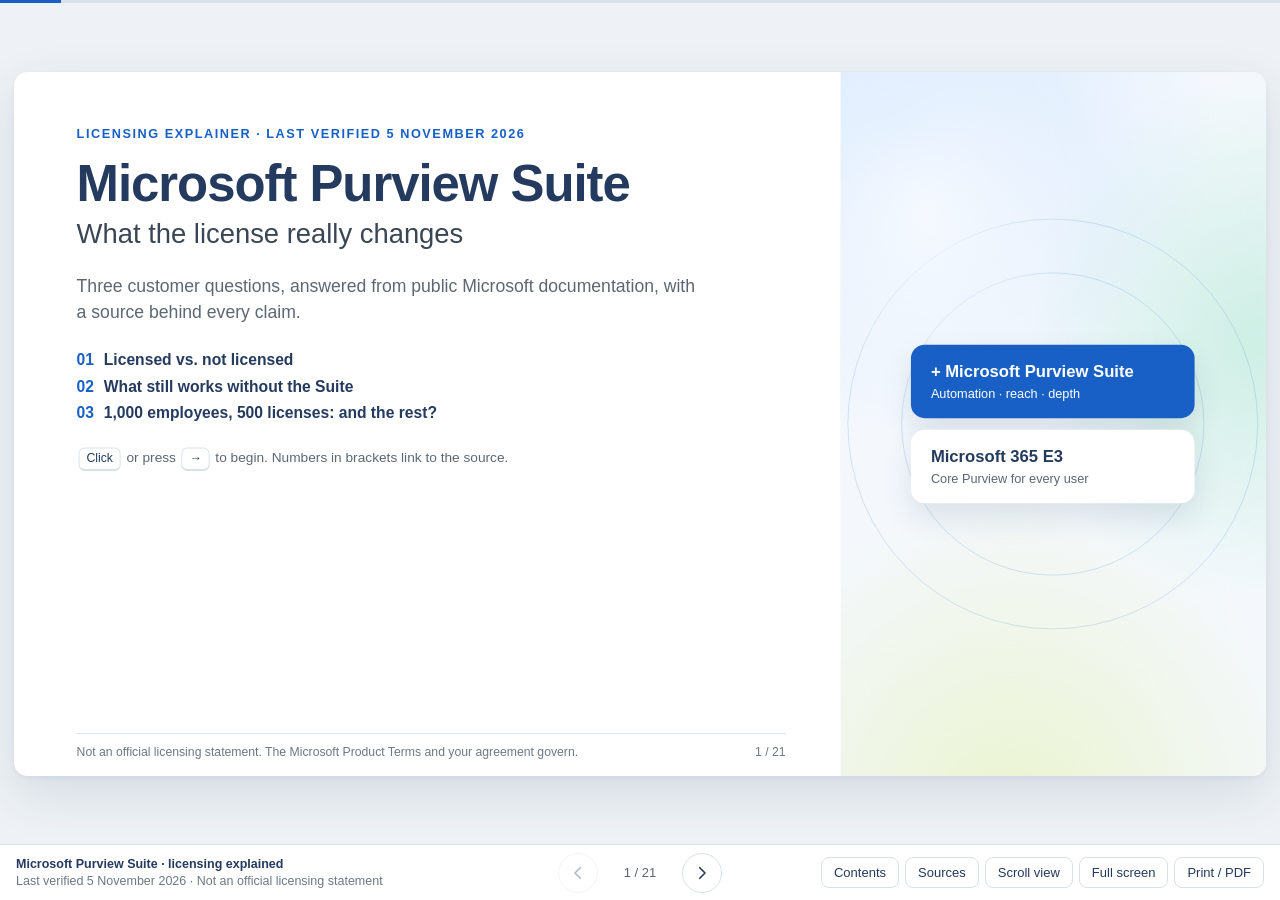
==== index.html @ 1219aff8 "Add Purview Suite licensing explainer (sources verified 5 Nov 2026)" ====
<!DOCTYPE html>
<html lang="en">
<head>
<meta charset="utf-8">
<meta name="viewport" content="width=device-width, initial-scale=1">
<title>Microsoft Purview Suite licensing, explained</title>
<meta name="description" content="A source-linked, click-through explainer of Microsoft Purview Suite licensing: licensed vs. not licensed, what works without it, and what happens when only some users are licensed.">
<meta name="robots" content="noindex">
<meta property="og:type" content="website">
<meta property="og:title" content="Microsoft Purview Suite licensing, explained">
<meta property="og:description" content="A source-linked, click-through explainer of Microsoft Purview Suite licensing: licensed vs. not licensed, what works without it, and what happens when only some users are licensed.">
<meta property="og:url" content="https://ibranibeny.github.io/purview-suite-licensing-explained/">
<link rel="icon" type="image/png" href="[data-uri]">
<style>
:root{--title:#243A5E;--body:#3A4654;--sub:#5C6773;--cap:#6E7883;--blue:#1860C5;--tint:#EAF1FB;--grey:#F3F5F7;--hair:#D9E1E8;--base:#8A99A8;--neut:#B4C3D1;--e3:#E6ECF2;--cell:#AFC0D0;--slate:#5B7186;--bg:#EEF2F6;--hl:#FFF1C2;--font:"Segoe UI","Segoe UI Web (West European)",-apple-system,BlinkMacSystemFont,Roboto,"Helvetica Neue",Arial,sans-serif}
*,*::before,*::after{box-sizing:border-box}
html,body{margin:0;height:100%}
body{font-family:var(--font);color:var(--body);background:var(--bg);-webkit-font-smoothing:antialiased;text-rendering:optimizeLegibility;overflow:hidden}
h1,h2,h3,h4,p,ul,ol,dl,dd,dt,blockquote,figure{margin:0;padding:0}
ul,ol{list-style:none}
a{color:var(--blue)}
button{font:inherit;color:inherit;cursor:pointer}
.sr{position:absolute;width:1px;height:1px;overflow:hidden;clip:rect(0 0 0 0);clip-path:inset(50%);white-space:nowrap}
:focus-visible{outline:2px solid var(--blue);outline-offset:2px}

/* ---------- chrome ---------- */
.progress{position:fixed;top:0;left:0;right:0;height:3px;background:var(--hair);z-index:20}
.progress span{display:block;height:100%;width:0;background:var(--blue);transition:width .45s ease}
.viewport{position:fixed;left:0;right:0;top:3px;bottom:56px;overflow:hidden}
.stage{position:absolute;left:50%;top:50%;width:1280px;height:720px;transform:translate(-50%,-50%) scale(var(--s,1));transform-origin:50% 50%}
.toolbar{position:fixed;left:0;right:0;bottom:0;height:56px;background:#fff;border-top:1px solid var(--hair);display:flex;align-items:center;justify-content:space-between;gap:14px;padding:0 16px;z-index:30}
.tb-l{display:flex;flex-direction:column;min-width:0;flex:1;font-size:12.5px;line-height:1.35}
.tb-l b{color:var(--title);font-weight:600;white-space:nowrap;overflow:hidden;text-overflow:ellipsis}
.tb-l span{color:var(--cap);white-space:nowrap;overflow:hidden;text-overflow:ellipsis}
.tb-c{display:flex;align-items:center;gap:10px;flex:none}
.tb-r{display:flex;align-items:center;justify-content:flex-end;gap:6px;flex:1}
.btn{border:1px solid var(--hair);background:#fff;border-radius:8px;padding:8px 12px;font-size:13px;color:var(--title);line-height:1;white-space:nowrap}
.btn:hover{background:var(--tint);border-color:#C5D6EE}
.nav{width:40px;height:40px;border-radius:50%;border:1px solid var(--hair);background:#fff;display:inline-flex;align-items:center;justify-content:center;color:var(--title);padding:0}
.nav svg{width:18px;height:18px}
.nav:hover{background:var(--tint)}
.nav:disabled{opacity:.35;cursor:default;background:#fff}
#next.more{background:var(--blue);border-color:var(--blue);color:#fff;animation:pulse 1.8s ease-in-out infinite}
#count{font-size:13px;color:var(--sub);min-width:64px;text-align:center;font-variant-numeric:tabular-nums}
@keyframes pulse{0%,100%{box-shadow:0 0 0 0 rgba(24,96,197,.35)}50%{box-shadow:0 0 0 7px rgba(24,96,197,0)}}
@media (max-width:1180px){.tb-l span{display:none}}
@media (max-width:980px){.tb-l{display:none}.tb-r{flex:none}}

/* ---------- slides ---------- */
.slide{position:absolute;inset:0;background:#fff;border-radius:14px;box-shadow:0 18px 50px rgba(36,58,94,.12),0 2px 8px rgba(36,58,94,.06);display:flex;flex-direction:column;padding:44px 64px 16px;overflow:hidden;opacity:0;visibility:hidden;transform:translateX(30px);transition:opacity .45s ease,transform .55s cubic-bezier(.2,.8,.2,1),visibility 0s linear .55s}
.slide.past{transform:translateX(-30px)}
.slide.active{opacity:1;visibility:visible;transform:none;transition:opacity .45s ease,transform .55s cubic-bezier(.2,.8,.2,1),visibility 0s}
.eyebrow{font-size:13px;font-weight:700;letter-spacing:.12em;text-transform:uppercase;color:var(--blue)}
.hd h2{font-size:34px;line-height:1.15;font-weight:700;color:var(--title);letter-spacing:-.01em;margin-top:6px}
.lede{font-size:18px;line-height:1.4;color:var(--sub);margin-top:8px}
.bd{flex:1;min-height:0;margin-top:22px;position:relative}
.sf{display:flex;align-items:flex-end;justify-content:space-between;gap:24px;border-top:1px solid var(--hair);padding-top:9px;margin-top:10px;font-size:12.5px;line-height:1.45;color:var(--cap)}
.sf a{color:var(--sub);text-decoration:none;border-bottom:1px solid var(--hair)}
.sf a:hover{color:var(--blue);border-color:var(--blue)}
.sf .lb{font-weight:700;color:var(--sub);margin-right:4px}
.sf .sep{margin:0 7px;color:var(--neut)}
.pn{white-space:nowrap;font-variant-numeric:tabular-nums}
.cites{font-size:.6em;line-height:0;vertical-align:super;color:var(--blue);font-weight:600;margin-left:2px;white-space:nowrap}
.cite{text-decoration:none;padding:0 1px}
.cite:hover{text-decoration:underline}

/* ---------- reusable blocks ---------- */
.cols{display:grid;grid-template-columns:var(--c,1fr 1fr);gap:24px;align-items:start}
.card{background:var(--grey);border-radius:12px;padding:18px 22px}
.card.tint{background:var(--tint)}
.card h3{font-size:19px;font-weight:700;color:var(--title)}
.card.tint h3{color:var(--blue)}
.items{display:flex;flex-direction:column;gap:11px;margin-top:12px}
.it h4{font-size:16px;font-weight:700;color:var(--title);line-height:1.3}
.it p{font-size:14px;color:var(--sub);line-height:1.4;margin-top:1px}
.side{background:var(--tint);border-radius:12px;padding:16px 20px}
.side .items{gap:14px;margin-top:10px}
.side .it h4{font-size:15.5px}
.side .it p{font-size:13.5px;color:var(--body)}
.side .tag{display:inline-block;font-size:11.5px;color:var(--sub);background:#fff;border-radius:999px;padding:2px 9px;margin-top:6px}
.lead{font-size:20px;line-height:1.45;color:var(--body);margin-top:8px}
.note{font-size:13.5px;color:var(--sub);line-height:1.45}
.ticks li{position:relative;padding-left:20px;font-size:14.5px;line-height:1.45;color:var(--body);margin-top:8px}
.ticks li::before{content:"";position:absolute;left:2px;top:.56em;width:8px;height:8px;border-radius:2px;background:var(--blue)}
.kbd{display:inline-block;border:1px solid var(--hair);border-bottom-width:2px;border-radius:6px;padding:1px 7px;font-size:12.5px;color:var(--title);background:#fff;margin:0 2px;line-height:1.5}

/* ---------- tables ---------- */
.tw{overflow-x:auto}
.t{width:100%;border-collapse:separate;border-spacing:0;font-size:14px;line-height:1.35}
.t thead th{background:var(--blue);color:#fff;text-align:start;font-weight:700;padding:8px 12px}
.t thead th:first-child{border-top-left-radius:8px}
.t thead th:last-child{border-top-right-radius:8px}
.t td,.t tbody th{padding:6px 12px;border-bottom:1px solid var(--hair);vertical-align:middle;color:var(--body);text-align:start;font-weight:400}
.t tbody th{font-weight:600;color:var(--title)}
.t tbody tr:nth-child(even) td,.t tbody tr:nth-child(even) th{background:#F6F9FC}
.y{color:var(--blue);font-weight:700;margin-right:6px}
.n{color:var(--slate);font-weight:700;margin-right:6px}
.cap{font-size:13px;color:var(--sub);margin-top:10px}

/* ---------- motion ---------- */
.f{opacity:0;transform:translateY(14px);transition:opacity .5s ease,transform .6s cubic-bezier(.2,.8,.2,1)}
.f.drop{transform:translateY(-34px) scale(.98)}
.f.on{opacity:1;transform:none}
[data-fout]{transition:opacity .3s ease,transform .3s ease}
.off{opacity:0!important;transform:translateY(-6px)!important;pointer-events:none}
.fg .st{opacity:0;transform:translateY(12px);transition:opacity .45s ease,transform .55s cubic-bezier(.2,.8,.2,1);transition-delay:calc(var(--i,0)*85ms)}
.fg.on .st{opacity:1;transform:none}
.slide.active .a{animation:fadeUp .6s cubic-bezier(.2,.8,.2,1) both;animation-delay:calc(var(--d,0)*90ms + 120ms)}
.slide.active .t tbody tr{animation:fadeUp .45s cubic-bezier(.2,.8,.2,1) both;animation-delay:calc(var(--r,0)*55ms + 180ms)}
@keyframes fadeUp{from{opacity:0;transform:translateY(14px)}to{opacity:1;transform:none}}

/* ---------- section and cover slides ---------- */
.slide.sec{flex-direction:row;padding:0}
.sec .l{flex:0 0 64%;display:flex;flex-direction:column;padding:56px 56px 16px 64px;min-width:0}
.sec .grow{flex:1}
.sec .panel{flex:1;position:relative;overflow:hidden;background:radial-gradient(120% 70% at 15% 8%,#D6E8FF 0%,rgba(214,232,255,0) 62%),radial-gradient(90% 60% at 98% 38%,#CDEFE4 0%,rgba(205,239,228,0) 62%),radial-gradient(110% 70% at 40% 106%,#EAF4CF 0%,rgba(234,244,207,0) 66%),#F4F8FD}
.sec .panel::after{content:"";position:absolute;inset:-25%;background:radial-gradient(38% 28% at 30% 30%,rgba(255,255,255,.7),rgba(255,255,255,0) 70%);animation:drift 16s ease-in-out infinite alternate}
@keyframes drift{from{transform:translate(-5%,-4%)}to{transform:translate(6%,5%)}}
.panel .num{position:absolute;right:26px;bottom:4px;font-size:230px;font-weight:800;line-height:1;color:rgba(24,96,197,.13);letter-spacing:-.05em}
.panel .msg{position:absolute;left:36px;right:36px;top:50%;transform:translateY(-50%);font-size:34px;line-height:1.2;font-weight:700;color:var(--title);z-index:1}
.panel .msg span{display:block;font-size:14px;font-weight:600;letter-spacing:.12em;text-transform:uppercase;color:var(--blue);margin-bottom:12px}
.sec h2.q{font-size:42px;line-height:1.12;font-weight:700;color:var(--title);margin-top:10px;letter-spacing:-.015em}
.ans{position:relative;margin-top:30px;min-height:210px}
.ans .lbl{font-size:13px;font-weight:700;letter-spacing:.12em;text-transform:uppercase;color:var(--title)}
.ans .big{font-size:21px;line-height:1.5;color:var(--body);margin-top:10px}
.hint{position:absolute;top:0;left:0;display:inline-flex;align-items:center;gap:8px;font-size:15px;color:var(--sub);border:1px dashed var(--neut);border-radius:999px;padding:8px 16px}
.cover .l{flex-basis:66%}
.cover h1{font-size:52px;line-height:1.06;font-weight:700;color:var(--title);letter-spacing:-.02em;margin-top:16px}
.cover .sub{font-size:28px;color:var(--body);margin-top:8px}
.cover .intro{font-size:18px;color:var(--sub);line-height:1.5;margin-top:24px;max-width:640px}
.cover .qs{margin-top:26px;display:flex;flex-direction:column;gap:9px}
.cover .qs li{font-size:16px;color:var(--title);font-weight:600}
.cover .qs b{color:var(--blue);margin-right:10px;font-variant-numeric:tabular-nums}
.cover .start{margin-top:26px;font-size:14px;color:var(--sub)}
.layers{position:absolute;left:50%;top:50%;width:290px;transform:translate(-50%,-50%);animation:float 7s ease-in-out infinite;z-index:1}
.layer{border-radius:14px;padding:18px 20px;display:flex;flex-direction:column;gap:4px;box-shadow:0 14px 30px rgba(36,58,94,.12)}
.layer b{font-size:17px}
.layer span{font-size:13px}
.layer.suite{background:var(--blue);color:#fff;margin-bottom:12px}
.layer.e3{background:#fff;color:var(--title)}
.layer.e3 span{color:var(--sub)}
.slide.active .layer.suite{animation:dropIn 1s .6s cubic-bezier(.2,.8,.2,1) both}
.slide.active .layer.e3{animation:fadeUp .8s .3s both}
@keyframes dropIn{from{opacity:0;transform:translateY(-46px)}to{opacity:1;transform:none}}
@keyframes float{0%,100%{transform:translate(-50%,-50%)}50%{transform:translate(-50%,calc(-50% - 8px))}}
.ring{position:absolute;left:50%;top:50%;border-radius:50%;border:1px solid rgba(24,96,197,.16);transform:translate(-50%,-50%)}
.r1{width:420px;height:420px}.r2{width:310px;height:310px}

/* ---------- agenda ---------- */
.agenda{display:flex;flex-direction:column;gap:12px}
.ag{display:grid;grid-template-columns:66px 1fr 26px;align-items:center;gap:8px;text-align:start;border:1px solid var(--hair);background:#fff;border-radius:12px;padding:16px 18px;transition:background .2s,border-color .2s,transform .2s}
.ag:hover{background:var(--tint);border-color:#C5D6EE;transform:translateX(3px)}
.ag .no{font-size:34px;font-weight:700;color:var(--blue);line-height:1}
.ag b{display:block;font-size:20px;color:var(--title)}
.ag .tx span{display:block;font-size:15px;color:var(--sub);margin-top:2px}
.ag .go{color:var(--blue);font-size:20px}
.stackc{display:flex;flex-direction:column;gap:16px}

/* ---------- license stack ---------- */
.stackv{display:flex;flex-direction:column;gap:14px}
.slot{display:grid}
.slot>*{grid-area:1/1}
.ph{border:2px dashed var(--neut);border-radius:12px;display:flex;align-items:center;justify-content:center;font-size:18px;color:var(--sub);background:var(--grey)}
.blk{border-radius:12px;padding:16px 22px}
.blk h3{font-size:22px;font-weight:700}
.blk .k{font-size:15px;margin-top:2px}
.chips{display:flex;flex-wrap:wrap;gap:6px;margin-top:10px}
.chip{font-size:12.5px;line-height:1.3;padding:3px 9px;border-radius:999px}
.blk.suite{background:var(--blue);color:#fff;box-shadow:0 14px 30px rgba(24,96,197,.25)}
.blk.suite .chip{background:rgba(255,255,255,.14);color:#fff;border:1px solid rgba(255,255,255,.4)}
.blk.e3{background:var(--e3);color:var(--title)}
.blk.e3 .k{color:var(--sub)}
.blk.e3 .chip{background:#fff;color:var(--body);border:1px solid var(--hair)}
.eq{font-size:14.5px;font-weight:700;color:var(--title)}
.slot2{display:grid;align-items:start}
.slot2>*{grid-area:1/1}
.facts{display:flex;flex-direction:column;gap:16px}
.facts dt{font-size:13px;font-weight:700;letter-spacing:.1em;text-transform:uppercase;color:var(--blue)}
.facts dd{font-size:17px;line-height:1.45;color:var(--body);margin-top:3px}

/* ---------- charts ---------- */
.chart{position:relative;--lw:240px;--rr:200px}
.chart.opt{--lw:205px;--rr:170px}
.chart .gl{position:absolute;top:0;bottom:30px;left:var(--lw);right:var(--rr);pointer-events:none}
.chart .gl i{position:absolute;top:0;bottom:0;left:var(--x);width:1px;background:var(--hair)}
.chart .gl i:first-child{background:var(--base);width:2px;margin-left:-1px}
.row{position:relative;display:grid;grid-template-columns:var(--lw) 1fr var(--rr);align-items:center;height:68px}
.rl b{display:block;font-size:16px;color:var(--title)}
.rl span{display:block;font-size:13.5px;color:var(--sub)}
.plot{position:relative;height:40px}
.bar{position:absolute;top:0;bottom:0;left:var(--l,0);width:0;border-radius:0 6px 6px 0;transition:width 1.1s cubic-bezier(.2,.8,.2,1);transition-delay:calc(var(--d,0)*200ms + 250ms);display:flex;align-items:center;justify-content:center;overflow:hidden;white-space:nowrap;font-size:13px;font-weight:700}
.bar.flat{border-radius:0}
.bar.blue{background:var(--blue);color:#fff}
.bar.neut{background:var(--neut);color:var(--title)}
.slide.active .bar{width:var(--w)}
.val{position:absolute;top:50%;left:calc(var(--w) + 12px);transform:translateY(-50%);font-size:16px;font-weight:700;color:var(--title);white-space:nowrap;opacity:0;transition:opacity .4s ease;transition-delay:calc(var(--d,0)*200ms + 1000ms)}
.val.muted{font-weight:400;font-style:italic;color:var(--sub);font-size:14px;left:12px;white-space:normal;width:calc(100% + var(--rr) - 12px);line-height:1.3}
.slide.active .val{opacity:1}
.ax{position:relative;height:30px;margin-left:var(--lw);margin-right:var(--rr)}
.ax span{position:absolute;top:8px;left:var(--x);transform:translateX(-50%);font-size:12.5px;color:var(--cap);white-space:nowrap}
.tiles{display:grid;grid-template-columns:repeat(3,1fr);gap:18px;margin-top:24px}
.tile{background:var(--grey);border-radius:12px;padding:15px 18px}
.tile h4{font-size:16px;color:var(--title)}
.tile p{font-size:14px;color:var(--body);margin-top:4px;line-height:1.45}

/* ---------- pay-as-you-go ---------- */
.grid3{display:grid;grid-template-columns:repeat(3,1fr);gap:16px}
.pc{background:var(--grey);border-radius:12px;padding:16px 18px;display:flex;flex-direction:column;min-height:150px}
.pc h4{font-size:16.5px;color:var(--title)}
.pc p{font-size:14px;color:var(--body);line-height:1.45;margin-top:6px;flex:1}
.pc .meter{font-size:13px;font-weight:700;color:var(--blue);margin-top:10px}
.foot-note{font-size:14px;color:var(--sub);margin-top:16px;line-height:1.45}

/* ---------- waffle ---------- */
.waffle{display:grid;grid-template-columns:repeat(10,30px);grid-auto-rows:30px;gap:7px}
.cell{border-radius:6px;background:var(--cell);transition:background-color .4s ease;transition-delay:calc(var(--i,0)*12ms)}
.slide.s1 .cell.lic{background:var(--blue)}
.slide.active .cell{animation:pop .45s cubic-bezier(.2,.8,.2,1) both;animation-delay:calc(var(--i,0)*5ms + 150ms)}
@keyframes pop{from{opacity:0;transform:scale(.5)}to{opacity:1;transform:none}}
.legend{display:flex;gap:18px;margin-top:14px;font-size:13.5px;color:var(--sub)}
.legend i{display:inline-block;width:14px;height:14px;border-radius:4px;vertical-align:-2px;margin-right:7px}
.slot3{display:grid;align-items:start}
.slot3>*{grid-area:1/1}
.kset{display:flex;flex-direction:column;gap:22px}
.kpi{display:flex;flex-direction:column}
.kpi .num{font-size:58px;font-weight:700;line-height:1;color:var(--slate);font-variant-numeric:tabular-nums;letter-spacing:-.02em}
.kpi.blue .num{color:var(--blue)}
.kpi .lbl{font-size:17px;color:var(--body);margin-top:6px}
.quote{background:var(--tint);border-radius:12px;padding:18px 22px;margin-top:26px;border-left:4px solid var(--blue)}
.quote p{font-size:20px;font-weight:600;font-style:italic;color:var(--title);line-height:1.4}
.quote cite{display:block;font-style:normal;font-size:13px;color:var(--sub);margin-top:6px}
.quote.wide{margin-top:0;padding:16px 26px}

/* ---------- steps ---------- */
.steps{position:relative;display:flex;flex-direction:column;gap:12px}
.steps::before{content:"";position:absolute;left:21px;top:22px;bottom:22px;width:2px;background:var(--hair)}
.step{position:relative;display:grid;grid-template-columns:44px 250px 1fr;gap:18px;align-items:center;min-height:46px}
.dot{width:44px;height:44px;border-radius:50%;background:var(--blue);color:#fff;font-weight:700;font-size:17px;display:flex;align-items:center;justify-content:center;box-shadow:0 0 0 5px #fff}
.step h4{font-size:17px;color:var(--title)}
.step p{font-size:15px;color:var(--body);line-height:1.4}
.band{background:var(--tint);border-radius:12px;padding:14px 22px;margin-top:22px}
.band .txt{font-size:16px;color:var(--body);line-height:1.45;margin-top:4px}

/* ---------- sources ---------- */
.srcgrid{display:grid;grid-template-columns:1fr 1fr;gap:6px 26px}
.src{display:grid;grid-template-columns:28px 1fr;gap:10px;padding:6px 10px;border-radius:10px;scroll-margin-top:90px}
.src .no{width:26px;height:26px;border-radius:50%;background:var(--tint);color:var(--blue);font-weight:700;font-size:13px;display:flex;align-items:center;justify-content:center}
.src a{font-size:14.5px;font-weight:700;color:var(--title);text-decoration:none}
.src a:hover{color:var(--blue);text-decoration:underline}
.src .m{font-size:12.5px;color:var(--sub);line-height:1.4;margin-top:1px}
.src.flash{animation:flash 2.4s ease}
@keyframes flash{0%,55%{background:var(--hl)}100%{background:rgba(255,241,194,0)}}
.disc{display:grid;grid-template-columns:1fr 1fr;gap:16px;margin-top:12px}
.disc .card{padding:14px 18px}
.disc .txt{font-size:13.5px;line-height:1.45;color:var(--body);margin-top:4px}
.backbtn{position:absolute;top:44px;right:64px}

/* ---------- contents dialog ---------- */
.toc{position:fixed;inset:0;background:rgba(238,242,246,.8);-webkit-backdrop-filter:blur(3px);backdrop-filter:blur(3px);display:flex;align-items:center;justify-content:center;z-index:50;padding:20px}
.toc[hidden]{display:none}
.toc-in{background:#fff;border-radius:14px;box-shadow:0 30px 80px rgba(36,58,94,.22);width:min(780px,100%);max-height:min(86vh,720px);display:flex;flex-direction:column;overflow:hidden}
.toc-hd{display:flex;align-items:center;justify-content:space-between;padding:16px 22px;border-bottom:1px solid var(--hair)}
.toc-hd h2{font-size:20px;color:var(--title)}
.toc ol{overflow:auto;padding:10px 12px 16px;columns:2;column-gap:12px}
.toc li{break-inside:avoid}
.toc li button{display:flex;gap:10px;width:100%;text-align:start;background:none;border:0;border-radius:8px;padding:8px 10px;font-size:14px;color:var(--body);line-height:1.35}
.toc li button:hover,.toc li button[aria-current="true"]{background:var(--tint);color:var(--title)}
.toc li .n{color:var(--blue);font-weight:700;min-width:22px;font-variant-numeric:tabular-nums}

/* ---------- scroll (document) view ---------- */
html.doc body{overflow:auto;height:auto}
html.doc .viewport{position:static;overflow:visible}
html.doc .stage{position:static;transform:none;width:auto;height:auto;max-width:1000px;margin:0 auto;padding:72px 14px 28px}
html.doc .slide{position:relative;inset:auto;opacity:1;visibility:visible;transform:none;transition:none;height:auto;margin:0 0 18px;padding:28px 28px 14px;box-shadow:0 6px 24px rgba(36,58,94,.08)}
html.doc .slide.sec{flex-direction:column;padding:0}
html.doc .sec .l{flex:none;padding:28px 28px 14px}
html.doc .sec .panel{flex:none;height:76px;order:-1}
html.doc .panel .num{font-size:96px;bottom:-12px}
html.doc .panel .msg,html.doc .layers,html.doc .ring{display:none}
html.doc .cols{grid-template-columns:1fr!important}
html.doc .bd{flex:none}
html.doc .progress,html.doc .tb-c,html.doc #btn-fs{display:none}
html.doc .toolbar{top:0;bottom:auto;border-top:0;border-bottom:1px solid var(--hair)}
html.doc .tb-l{display:flex}
html.doc .hint,html.doc .off{display:none!important}
html.doc .ans{min-height:0}
html.doc .backbtn{display:none}
html.doc *,html.doc *::before,html.doc *::after{animation:none!important;transition:none!important}
html.doc .f,html.doc .fg .st{opacity:1;transform:none}
html.doc .bar{width:var(--w)}
html.doc .val{opacity:1}
html.doc .cell.lic{background:var(--blue)}
@media (max-width:760px){
 html.doc .tb-l{display:none}
 html.doc .tb-r{flex:1;justify-content:center;flex-wrap:wrap}
 html.doc .btn{padding:7px 9px;font-size:12.5px}
 html.doc .slide{padding:22px 16px 12px}
 html.doc .sec .l{padding:22px 16px 12px}
 html.doc .hd h2{font-size:25px}
 html.doc .sec h2.q{font-size:28px}
 html.doc .cover h1{font-size:36px}
 html.doc .cover .sub{font-size:21px}
 html.doc .lede,html.doc .cover .intro{font-size:16px}
 html.doc .ans .big,html.doc .lead{font-size:17px}
 html.doc .grid3,html.doc .tiles,html.doc .srcgrid,html.doc .disc{grid-template-columns:1fr}
 html.doc .chart,html.doc .chart.opt{--lw:100px;--rr:104px}
 html.doc .ax span:not(:first-child):not(:last-child){display:none}
 html.doc .chart.opt .val{font-size:12px}
 html.doc .rl b{font-size:13.5px}
 html.doc .rl span{font-size:12px}
 html.doc .val{font-size:13px}
 html.doc .bar{font-size:11px}
 html.doc .step{grid-template-columns:36px 1fr;gap:4px 12px}
 html.doc .step p{grid-column:2}
 html.doc .dot{width:36px;height:36px;font-size:15px}
 html.doc .steps::before{left:17px}
 html.doc .waffle{grid-template-columns:repeat(10,24px);grid-auto-rows:24px;gap:5px}
 html.doc .t{font-size:13px}
 html.doc .t th,html.doc .t td{padding:6px 8px}
 html.doc .kpi .num{font-size:44px}
 html.doc .sf{flex-direction:column;align-items:flex-start;gap:6px}
 html.doc .toc ol{columns:1}
}

/* ---------- print: one slide per page ---------- */
@media print{
 @page{size:1280px 720px;margin:0}
 html,body{height:auto;overflow:visible;background:#fff}
 *,*::before,*::after{-webkit-print-color-adjust:exact;print-color-adjust:exact;animation:none!important;transition:none!important}
 .progress,.toolbar,.toc,.backbtn,#live{display:none!important}
 .viewport{position:static;overflow:visible}
 .stage{position:static;transform:none!important;width:1280px;height:auto;margin:0;padding:0}
 .slide{position:relative;inset:auto;opacity:1!important;visibility:visible!important;transform:none!important;width:1280px;height:720px;border-radius:0;box-shadow:none;break-after:page;page-break-after:always}
 .slide:last-child{break-after:auto;page-break-after:auto}
 .f,.fg .st{opacity:1!important;transform:none!important}
 .off,.hint{display:none!important}
 .bar{width:var(--w)!important}
 .val{opacity:1!important}
 .cell.lic{background:var(--blue)!important}
}
@media (prefers-reduced-motion:reduce){
 *,*::before,*::after{animation-duration:.001ms!important;animation-delay:0s!important;animation-iteration-count:1!important;transition-duration:.001ms!important;transition-delay:0s!important}
}

.tk{display:flex;flex-direction:column;gap:16px;margin-top:30px}
.tk li{display:grid;grid-template-columns:40px 1fr;gap:12px;align-items:baseline;font-size:19px;line-height:1.45;color:var(--body)}
.tk .tn{font-size:22px;font-weight:700;color:var(--blue)}
.nx{margin-top:28px;font-size:16px;color:var(--title)}
html.doc .tk li{font-size:16px}

</style>
<noscript><style>body{overflow:auto}.viewport{position:static}.stage{position:static;transform:none;width:1280px;height:auto;margin:0 auto;padding:20px 0}.slide{position:relative;opacity:1;visibility:visible;transform:none;margin:0 auto 20px;height:720px}.f,.fg .st{opacity:1;transform:none}.bar{width:var(--w)}.val{opacity:1}.cell.lic{background:#1860C5}.toolbar,.progress,.hint,[data-fout]{display:none}</style></noscript>
</head>
<body>
<div class="progress" aria-hidden="true"><span id="bar"></span></div>
<main class="viewport" id="viewport" aria-roledescription="presentation" aria-label="Microsoft Purview Suite licensing, explained">
<div class="stage" id="stage">
<section class="slide sec cover" id="s1" data-title="Microsoft Purview Suite: what the license really changes" role="group" aria-roledescription="slide" aria-label="1 of 21: Microsoft Purview Suite: what the license really changes">
<div class="l">
  <p class="eyebrow a" style="--d:0">Licensing explainer · Last verified 5 November 2026</p>
  <h1 class="a" style="--d:1">Microsoft Purview Suite</h1>
  <p class="sub a" style="--d:2">What the license really changes</p>
  <p class="intro a" style="--d:3">Three customer questions, answered from public Microsoft documentation, with a source behind every claim.</p>
  <ol class="qs a" style="--d:4"><li><b>01</b>Licensed vs. not licensed</li><li><b>02</b>What still works without the Suite</li><li><b>03</b>1,000 employees, 500 licenses: and the rest?</li></ol>
  <p class="start a" style="--d:5"><span class="kbd">Click</span> or press <span class="kbd">→</span> to begin. Numbers in brackets link to the source.</p>
  <div class="grow"></div>
  <footer class="sf"><div class="sl">Not an official licensing statement. The Microsoft Product Terms and your agreement govern.</div><div class="pn">1 / 21</div></footer>
</div>
<div class="panel" aria-hidden="true">
  <span class="ring r1"></span><span class="ring r2"></span>
  <div class="layers"><div class="layer suite"><b>+ Microsoft Purview Suite</b><span>Automation · reach · depth</span></div><div class="layer e3"><b>Microsoft 365 E3</b><span>Core Purview for every user</span></div></div>
</div></section>
<section class="slide" id="s2" data-title="Three questions this explainer answers" role="group" aria-roledescription="slide" aria-label="2 of 21: Three questions this explainer answers">
<header class="hd a" style="--d:0"><p class="eyebrow">Honest answers from Microsoft sources</p><h2>Three questions this explainer answers</h2></header>
<div class="bd cols" style="--c:1.2fr 1fr">
  <div class="agenda">
    <button type="button" class="ag a" style="--d:1" data-goto="s3"><span class="no">01</span><span class="tx"><b>Licensed vs. not licensed</b><span>What the Suite adds on top of Microsoft 365 E3</span></span><span class="go" aria-hidden="true">→</span></button>
    <button type="button" class="ag a" style="--d:2" data-goto="s9"><span class="no">02</span><span class="tx"><b>No Suite license: can and can't</b><span>What still works without it, and what doesn't</span></span><span class="go" aria-hidden="true">→</span></button>
    <button type="button" class="ag a" style="--d:3" data-goto="s12"><span class="no">03</span><span class="tx"><b>1,000 employees, 500 licenses</b><span>The other 500: rules, risks and options</span></span><span class="go" aria-hidden="true">→</span></button>
  </div>
  <div class="stackc">
    <div class="card a" style="--d:4"><p class="eyebrow">Ground rules</p><ul class="ticks">
      <li>Every claim links to public Microsoft documentation (numbers in brackets).</li>
      <li>Baseline: Microsoft 365 E3, the Suite's prerequisite.<sup class="cites">[<a class="cite" href="#src-1" title="Source 1: Microsoft Purview Suite: product page and FAQ" aria-label="Source 1: Microsoft Purview Suite: product page and FAQ">1</a>]</sup></li>
      <li>Prices: US list prices from microsoft.com, for illustration only.</li>
      <li>The Microsoft Product Terms and your agreement always govern.</li></ul></div>
    <div class="card tint a" style="--d:5"><p class="eyebrow">How to use this page</p><ul class="ticks">
      <li>Click, press <span class="kbd">→</span> or swipe to advance; <span class="kbd">←</span> goes back.</li>
      <li>Contents jumps to any slide; Sources lists every reference.</li>
      <li>Scroll view reads well on phones; Print / PDF saves a copy.</li></ul></div>
  </div>
</div>
<footer class="sf"><div class="sl"><span class="lb">Sources</span> <a href="https://www.microsoft.com/en-us/security/microsoft-purview-suite" target="_blank" rel="noopener">[1] Purview Suite product page and FAQ</a><span class="sep">·</span><a href="https://www.microsoft.com/licensing/guidance/Microsoft-Purview" target="_blank" rel="noopener">[2] Microsoft licensing guidance for Purview</a><span class="sep">·</span><a href="https://learn.microsoft.com/en-us/office365/servicedescriptions/microsoft-365-service-descriptions/microsoft-365-tenantlevel-services-licensing-guidance/microsoft-purview-service-description" target="_blank" rel="noopener">[3] Purview service description</a></div><div class="pn">2 / 21</div></footer></section>
<section class="slide sec" id="s3" data-title="Question 01: What changes with a Purview Suite license?" role="group" aria-roledescription="slide" aria-label="3 of 21: Question 01: What changes with a Purview Suite license?">
<div class="l">
  <p class="eyebrow a" style="--d:0">Question 01</p>
  <h2 class="q a" style="--d:1">What changes with a Purview Suite license?</h2>
  <div class="ans">
    <p class="hint" data-fout="1"><span class="kbd">Click</span> for the short answer</p>
    <div class="f" data-f="1"><p class="lbl">Short answer</p><p class="big">Microsoft 365 E3 already includes core Purview. The Suite adds automation, reach and depth on top: auto-labeling, DLP for Teams, devices and Copilot, insider-risk tools, premium eDiscovery and longer audit retention, for each licensed user.<sup class="cites">[<a class="cite" href="#src-1" title="Source 1: Microsoft Purview Suite: product page and FAQ" aria-label="Source 1: Microsoft Purview Suite: product page and FAQ">1</a>,<a class="cite" href="#src-2" title="Source 2: Microsoft Purview licensing guidance" aria-label="Source 2: Microsoft Purview licensing guidance">2</a>]</sup></p></div>
    
  </div>
  <div class="grow"></div>
  <footer class="sf"><div class="sl"><span class="lb">Sources</span> <a href="https://www.microsoft.com/en-us/security/microsoft-purview-suite" target="_blank" rel="noopener">[1] Purview Suite product page and FAQ</a><span class="sep">·</span><a href="https://www.microsoft.com/licensing/guidance/Microsoft-Purview" target="_blank" rel="noopener">[2] Microsoft licensing guidance for Purview</a></div><div class="pn">3 / 21</div></footer>
</div>
<div class="panel" aria-hidden="true"><span class="num">01</span></div></section>
<section class="slide" id="s4" data-title="The Suite is an add-on to Microsoft 365 E3" role="group" aria-roledescription="slide" aria-label="4 of 21: The Suite is an add-on to Microsoft 365 E3">
<header class="hd a" style="--d:0"><p class="eyebrow">Question 01 · The license</p><h2>The Suite is an add-on to Microsoft 365 E3</h2><p class="lede">You keep Microsoft 365 E3 and add the Suite for each user who needs it.</p></header>
<div class="bd cols" style="--c:1fr 1fr">
  <div class="stackv">
    <div class="slot">
      <div class="ph" data-fout="1">What does the Suite add?</div>
      <div class="blk suite f drop" data-f="1"><h3>+ Microsoft Purview Suite</h3><p class="k">Add-on, licensed per user</p>
        <div class="chips"><span class="chip">Auto-labeling</span><span class="chip">DLP for Teams, devices, Copilot</span><span class="chip">Insider Risk</span><span class="chip">Communication Compliance</span><span class="chip">eDiscovery &amp; Audit (Premium)</span><span class="chip">Records management</span></div></div>
    </div>
    <div class="blk e3 a" style="--d:1"><h3>Microsoft 365 E3</h3><p class="k">Core Purview for every licensed user</p>
      <div class="chips"><span class="chip">Manual labels</span><span class="chip">DLP for email and files</span><span class="chip">Retention</span><span class="chip">eDiscovery (Standard)</span><span class="chip">Audit (Standard)</span><span class="chip">Compliance Manager</span></div></div>
    <p class="eq f" data-f="1">E3 + Suite = the Purview capabilities of Microsoft 365 E5<sup class="cites">[<a class="cite" href="#src-2" title="Source 2: Microsoft Purview licensing guidance" aria-label="Source 2: Microsoft Purview licensing guidance">2</a>]</sup></p>
  </div>
  <div class="slot2">
    <div class="sp" data-fout="1"><p class="eyebrow">The starting point</p><p class="lead">Every Microsoft 365 E3 user already has core Purview. The real question is what the extra layer adds, and for whom.<sup class="cites">[<a class="cite" href="#src-2" title="Source 2: Microsoft Purview licensing guidance" aria-label="Source 2: Microsoft Purview licensing guidance">2</a>]</sup></p></div>
    <dl class="facts fg" data-f="1">
      <div class="st" style="--i:0"><dt>What it is</dt><dd>Formerly Microsoft 365 E5 Compliance. Microsoft says the rename changes neither features nor price.<sup class="cites">[<a class="cite" href="#src-1" title="Source 1: Microsoft Purview Suite: product page and FAQ" aria-label="Source 1: Microsoft Purview Suite: product page and FAQ">1</a>]</sup></dd></div>
      <div class="st" style="--i:1"><dt>Prerequisite</dt><dd>Microsoft 365 E3, or Office 365 E3 plus Enterprise Mobility + Security E3.<sup class="cites">[<a class="cite" href="#src-1" title="Source 1: Microsoft Purview Suite: product page and FAQ" aria-label="Source 1: Microsoft Purview Suite: product page and FAQ">1</a>]</sup></dd></div>
      <div class="st" style="--i:2"><dt>Licensed per user</dt><dd>One license for each user whose data you protect or manage with it.<sup class="cites">[<a class="cite" href="#src-1" title="Source 1: Microsoft Purview Suite: product page and FAQ" aria-label="Source 1: Microsoft Purview Suite: product page and FAQ">1</a>]</sup></dd></div>
      <div class="st" style="--i:3"><dt>US list price</dt><dd>USD 12.00 per user per month, paid yearly. Your agreement price may differ.<sup class="cites">[<a class="cite" href="#src-1" title="Source 1: Microsoft Purview Suite: product page and FAQ" aria-label="Source 1: Microsoft Purview Suite: product page and FAQ">1</a>]</sup></dd></div>
    </dl>
  </div>
</div>
<footer class="sf"><div class="sl"><span class="lb">Sources</span> <a href="https://www.microsoft.com/en-us/security/microsoft-purview-suite" target="_blank" rel="noopener">[1] Purview Suite product page and FAQ</a><span class="sep">·</span><a href="https://www.microsoft.com/licensing/guidance/Microsoft-Purview" target="_blank" rel="noopener">[2] Microsoft licensing guidance for Purview</a></div><div class="pn">4 / 21</div></footer></section>
<section class="slide" id="s5" data-title="Data security, feature by feature" role="group" aria-roledescription="slide" aria-label="5 of 21: Data security, feature by feature">
<header class="hd a" style="--d:0"><p class="eyebrow">Question 01 · Data security</p><h2>Data security, feature by feature</h2><p class="lede">What each license unlocks for classifying, protecting and keeping data from leaking.</p></header>
<div class="bd cols" style="--c:1fr 262px">
  <div class="tw"><table class="t"><caption class="sr">Data security capabilities: Microsoft 365 E3 compared with E3 plus the Purview Suite</caption><colgroup><col style="width:28%"><col style="width:34%"><col style="width:38%"></colgroup><thead><tr><th scope="col">Capability</th><th scope="col">Microsoft 365 E3</th><th scope="col">E3 + Purview Suite</th></tr></thead><tbody><tr style="--r:0"><th scope="row" class="rh">Sensitivity labels</th><td><span class="y" aria-hidden="true">✓</span><span class="sr">Included: </span>Manual, default and mandatory labeling</td><td><span class="y" aria-hidden="true">✓</span><span class="sr">Included: </span>Plus auto-labeling in Office apps and service-side policies</td></tr><tr style="--r:1"><th scope="row" class="rh">Email encryption</th><td><span class="y" aria-hidden="true">✓</span><span class="sr">Included: </span>Basic Message Encryption</td><td><span class="y" aria-hidden="true">✓</span><span class="sr">Included: </span>Plus Advanced Message Encryption (expiry, revocation)</td></tr><tr style="--r:2"><th scope="row" class="rh">Customer-managed keys</th><td><span class="n" aria-hidden="true">✕</span><span class="sr">Not included: </span>Not included</td><td><span class="y" aria-hidden="true">✓</span><span class="sr">Included: </span>Customer Key (license-count rules apply)</td></tr><tr style="--r:3"><th scope="row" class="rh">DLP for email and files</th><td><span class="y" aria-hidden="true">✓</span><span class="sr">Included: </span>Exchange, SharePoint, OneDrive</td><td><span class="y" aria-hidden="true">✓</span><span class="sr">Included: </span>Plus advanced DLP policy tips in Outlook</td></tr><tr style="--r:4"><th scope="row" class="rh">DLP for Teams and devices</th><td><span class="n" aria-hidden="true">✕</span><span class="sr">Not included: </span>Not included</td><td><span class="y" aria-hidden="true">✓</span><span class="sr">Included: </span>Teams chats and channels; Endpoint DLP (Windows, macOS)</td></tr><tr style="--r:5"><th scope="row" class="rh">DLP for Copilot</th><td><span class="y" aria-hidden="true">✓</span><span class="sr">Included: </span>Prompt protection, for all Copilot users</td><td><span class="y" aria-hidden="true">✓</span><span class="sr">Included: </span>Plus stopping Copilot from processing sensitive files and email</td></tr><tr style="--r:6"><th scope="row" class="rh">DLP in browser and network</th><td><span class="n" aria-hidden="true">✕</span><span class="sr">Not included: </span>Not included</td><td><span class="y" aria-hidden="true">✓</span><span class="sr">Included: </span>Managed apps in Edge; unmanaged apps are pay-as-you-go</td></tr><tr style="--r:7"><th scope="row" class="rh">Cloud apps (SaaS)</th><td><span class="n" aria-hidden="true">✕</span><span class="sr">Not included: </span>Not included</td><td><span class="y" aria-hidden="true">✓</span><span class="sr">Included: </span>Microsoft Defender for Cloud Apps</td></tr></tbody></table></div>
  <div class="side fg" data-f="1"><p class="eyebrow">Biggest differences</p><div class="items"><div class="it st" style="--i:0"><h4>Automation</h4><p>Auto-labeling finds and labels sensitive data without relying on users</p></div><div class="it st" style="--i:1"><h4>Reach</h4><p>DLP extends to Teams, Windows and macOS devices, and Copilot</p></div><div class="it st" style="--i:2"><h4>Control</h4><p>Customer Key and Advanced Message Encryption</p></div></div></div>
</div>
<footer class="sf"><div class="sl"><span class="lb">Sources</span> <a href="https://learn.microsoft.com/en-us/office365/servicedescriptions/microsoft-365-service-descriptions/microsoft-365-tenantlevel-services-licensing-guidance/microsoft-purview-service-description" target="_blank" rel="noopener">[3] Purview service description</a><span class="sep">·</span><a href="https://www.microsoft.com/licensing/guidance/Microsoft-Purview" target="_blank" rel="noopener">[2] Microsoft licensing guidance for Purview</a><span class="sep">·</span><a href="https://learn.microsoft.com/en-us/purview/ome-faq" target="_blank" rel="noopener">[7] Message encryption FAQ</a></div><div class="pn">5 / 21</div></footer></section>
<section class="slide" id="s6" data-title="Compliance and risk, feature by feature" role="group" aria-roledescription="slide" aria-label="6 of 21: Compliance and risk, feature by feature">
<header class="hd a" style="--d:0"><p class="eyebrow">Question 01 · Compliance &amp; risk</p><h2>Compliance &amp; risk, feature by feature</h2><p class="lede">What each license unlocks for retention, investigations, audit and insider risk.</p></header>
<div class="bd cols" style="--c:1fr 262px">
  <div class="tw"><table class="t"><caption class="sr">Compliance and risk capabilities: Microsoft 365 E3 compared with E3 plus the Purview Suite</caption><colgroup><col style="width:30%"><col style="width:33%"><col style="width:37%"></colgroup><thead><tr><th scope="col">Capability</th><th scope="col">Microsoft 365 E3</th><th scope="col">E3 + Purview Suite</th></tr></thead><tbody><tr style="--r:0"><th scope="row" class="rh">Retention</th><td><span class="y" aria-hidden="true">✓</span><span class="sr">Included: </span>Org-wide or location policies; manual labels</td><td><span class="y" aria-hidden="true">✓</span><span class="sr">Included: </span>Plus auto-apply labels and adaptive scopes</td></tr><tr style="--r:1"><th scope="row" class="rh">Records management</th><td><span class="n" aria-hidden="true">✕</span><span class="sr">Not included: </span>Not included</td><td><span class="y" aria-hidden="true">✓</span><span class="sr">Included: </span>Disposition review; event-based and regulatory records</td></tr><tr style="--r:2"><th scope="row" class="rh">eDiscovery</th><td><span class="y" aria-hidden="true">✓</span><span class="sr">Included: </span>Standard: search, cases, holds, export</td><td><span class="y" aria-hidden="true">✓</span><span class="sr">Included: </span>Plus Premium: review sets, analytics, custodians</td></tr><tr style="--r:3"><th scope="row" class="rh">Audit</th><td><span class="y" aria-hidden="true">✓</span><span class="sr">Included: </span>Standard: 180-day retention</td><td><span class="y" aria-hidden="true">✓</span><span class="sr">Included: </span>Premium: 1 year by default; 10 years with an add-on</td></tr><tr style="--r:4"><th scope="row" class="rh">Insider Risk Management</th><td><span class="n" aria-hidden="true">✕</span><span class="sr">Not included: </span>Not included</td><td><span class="y" aria-hidden="true">✓</span><span class="sr">Included: </span>Included; some indicators are pay-as-you-go</td></tr><tr style="--r:5"><th scope="row" class="rh">Communication Compliance</th><td><span class="n" aria-hidden="true">✕</span><span class="sr">Not included: </span>Not included</td><td><span class="y" aria-hidden="true">✓</span><span class="sr">Included: </span>Included; analyzing Copilot also needs Copilot</td></tr><tr style="--r:6"><th scope="row" class="rh">Information Barriers</th><td><span class="n" aria-hidden="true">✕</span><span class="sr">Not included: </span>Not included</td><td><span class="y" aria-hidden="true">✓</span><span class="sr">Included: </span>Included</td></tr><tr style="--r:7"><th scope="row" class="rh">Customer Lockbox, Privileged Access</th><td><span class="n" aria-hidden="true">✕</span><span class="sr">Not included: </span>Not included</td><td><span class="y" aria-hidden="true">✓</span><span class="sr">Included: </span>Included</td></tr></tbody></table></div>
  <div class="side fg" data-f="1"><p class="eyebrow">Biggest differences</p><div class="items"><div class="it st" style="--i:0"><h4>People risk</h4><p>Insider Risk, Communication Compliance, Information Barriers</p></div><div class="it st" style="--i:1"><h4>Investigation depth</h4><p>eDiscovery (Premium) and 1-year audit retention by default</p></div><div class="it st" style="--i:2"><h4>Formal records</h4><p>Disposition review, event-based and regulatory records</p></div></div></div>
</div>
<footer class="sf"><div class="sl"><span class="lb">Sources</span> <a href="https://learn.microsoft.com/en-us/office365/servicedescriptions/microsoft-365-service-descriptions/microsoft-365-tenantlevel-services-licensing-guidance/microsoft-purview-service-description" target="_blank" rel="noopener">[3] Purview service description</a><span class="sep">·</span><a href="https://www.microsoft.com/licensing/guidance/Microsoft-Purview" target="_blank" rel="noopener">[2] Microsoft licensing guidance for Purview</a><span class="sep">·</span><a href="https://learn.microsoft.com/en-us/purview/edisc-get-started" target="_blank" rel="noopener">[8] Get started with eDiscovery</a><span class="sep">·</span><a href="https://learn.microsoft.com/en-us/purview/insider-risk-management-configure" target="_blank" rel="noopener">[9] Get started with Insider Risk Management</a></div><div class="pn">6 / 21</div></footer></section>
<section class="slide" id="s7" data-title="How far back audit can look" role="group" aria-roledescription="slide" aria-label="7 of 21: How far back audit can look">
<header class="hd a" style="--d:0"><p class="eyebrow">Question 01 · Audit</p><h2>How far back audit can look</h2><p class="lede">Default audit log retention by license, drawn to scale. Retention follows each user's license.</p></header>
<div class="bd">
  <figure class="chart" role="img" aria-label="Bar chart, 0 to 10 years: Audit (Standard) keeps 180 days; Audit (Premium) keeps 1 year by default; with the 10-year add-on, up to 10 years.">
    <div class="gl"><i style="--x:0%"></i><i style="--x:20%"></i><i style="--x:40%"></i><i style="--x:60%"></i><i style="--x:80%"></i><i style="--x:100%"></i></div><div class="row"><div class="rl"><b>Audit (Standard)</b><span>Microsoft 365 E3</span></div><div class="plot"><div class="bar neut" style="--w:4.93%;--d:0"></div><span class="val" style="--w:4.93%;--d:0">180 days</span></div><div></div></div><div class="row"><div class="rl"><b>Audit (Premium)</b><span>Purview Suite default</span></div><div class="plot"><div class="bar blue" style="--w:10.00%;--d:1"></div><span class="val" style="--w:10.00%;--d:1">1 year (365 days)</span></div><div></div></div><div class="row"><div class="rl"><b>Premium + add-on</b><span>10-year retention add-on</span></div><div class="plot"><div class="bar neut" style="--w:100.00%;--d:2"></div><span class="val" style="--w:100.00%;--d:2">Up to 10 years</span></div><div></div></div><div class="ax"><span style="--x:0%">0</span><span style="--x:20%">2 yrs</span><span style="--x:40%">4 yrs</span><span style="--x:60%">6 yrs</span><span style="--x:80%">8 yrs</span><span style="--x:100%">10 yrs</span></div>
  </figure>
  <div class="tiles">
    <div class="tile a" style="--d:4"><h4>Follows the user's license</h4><p>One-year retention and crucial events apply only to licensed users.<sup class="cites">[<a class="cite" href="#src-3" title="Source 3: Microsoft Purview service description" aria-label="Source 3: Microsoft Purview service description">3</a>]</sup></p></div>
    <div class="tile a" style="--d:5"><h4>Custom retention policies</h4><p>Audit (Premium) lets you set retention by service, activity or user.<sup class="cites">[<a class="cite" href="#src-5" title="Source 5: Manage audit log retention policies" aria-label="Source 5: Manage audit log retention policies">5</a>]</sup></p></div>
    <div class="tile a" style="--d:6"><h4>Changes aren't retroactive</h4><p>New licenses or policies apply to new records, not ones already stored.<sup class="cites">[<a class="cite" href="#src-5" title="Source 5: Manage audit log retention policies" aria-label="Source 5: Manage audit log retention policies">5</a>]</sup></p></div>
  </div>
</div>
<footer class="sf"><div class="sl"><span class="lb">Sources</span> <a href="https://learn.microsoft.com/en-us/purview/audit-solutions-overview" target="_blank" rel="noopener">[4] Auditing solutions overview</a><span class="sep">·</span><a href="https://learn.microsoft.com/en-us/purview/audit-log-retention-policies" target="_blank" rel="noopener">[5] Audit log retention policies</a><span class="sep">·</span><a href="https://learn.microsoft.com/en-us/office365/servicedescriptions/microsoft-365-service-descriptions/microsoft-365-tenantlevel-services-licensing-guidance/microsoft-purview-service-description" target="_blank" rel="noopener">[3] Purview service description</a></div><div class="pn">7 / 21</div></footer></section>
<section class="slide" id="s8" data-title="Copilot data: E3 vs. the Suite" role="group" aria-roledescription="slide" aria-label="8 of 21: Copilot data: E3 vs. the Suite">
<header class="hd a" style="--d:0"><p class="eyebrow">Question 01 · Copilot &amp; AI</p><h2>Copilot data: E3 vs. the Suite</h2><p class="lede">Assumes Microsoft 365 Copilot is licensed; Copilot audit records exist only when it's in use.</p></header>
<div class="bd cols" style="--c:1fr 262px">
  <div class="tw"><table class="t"><caption class="sr">Purview capabilities for Copilot data: E3 plus Copilot compared with E3 plus Suite plus Copilot</caption><colgroup><col style="width:32%"><col style="width:31%"><col style="width:37%"></colgroup><thead><tr><th scope="col">Capability</th><th scope="col">E3 + Copilot</th><th scope="col">E3 + Suite + Copilot</th></tr></thead><tbody><tr style="--r:0"><th scope="row" class="rh">Audit Copilot interactions</th><td><span class="y" aria-hidden="true">✓</span><span class="sr">Included: </span>Audit (Standard)</td><td><span class="y" aria-hidden="true">✓</span><span class="sr">Included: </span>Audit (Premium): longer retention, deeper analysis</td></tr><tr style="--r:1"><th scope="row" class="rh">Retain or delete interactions</th><td><span class="y" aria-hidden="true">✓</span><span class="sr">Included: </span>Retention policies</td><td><span class="y" aria-hidden="true">✓</span><span class="sr">Included: </span>Plus adaptive scopes; keep exact shared file versions</td></tr><tr style="--r:2"><th scope="row" class="rh">Search, hold, export interactions</th><td><span class="y" aria-hidden="true">✓</span><span class="sr">Included: </span>eDiscovery search, hold and export</td><td><span class="y" aria-hidden="true">✓</span><span class="sr">Included: </span>Plus Premium search</td></tr><tr style="--r:3"><th scope="row" class="rh">DLP for prompts</th><td><span class="y" aria-hidden="true">✓</span><span class="sr">Included: </span>For all Copilot users</td><td><span class="y" aria-hidden="true">✓</span><span class="sr">Included: </span>For all Copilot users</td></tr><tr style="--r:4"><th scope="row" class="rh">Stop Copilot using sensitive content</th><td><span class="n" aria-hidden="true">✕</span><span class="sr">Not included: </span>Not included</td><td><span class="y" aria-hidden="true">✓</span><span class="sr">Included: </span>DLP restricts processing of sensitive files and email</td></tr><tr style="--r:5"><th scope="row" class="rh">Detect risky prompts and responses</th><td><span class="n" aria-hidden="true">✕</span><span class="sr">Not included: </span>Not included</td><td><span class="y" aria-hidden="true">✓</span><span class="sr">Included: </span>Communication Compliance</td></tr><tr style="--r:6"><th scope="row" class="rh">Non-Microsoft AI apps</th><td>Pay-as-you-go</td><td>Pay-as-you-go</td></tr></tbody></table></div>
  <div class="side fg" data-f="1"><p class="eyebrow">In short</p><div class="items"><div class="it st" style="--i:0"><h4>E3 + Copilot</h4><p>Audit, retain, search and DLP-check prompts</p></div><div class="it st" style="--i:1"><h4>Suite + Copilot</h4><p>Also stop Copilot using sensitive content and detect risky prompts</p></div><div class="it st" style="--i:2"><h4>Not covered</h4><p>Non-Microsoft AI apps run on pay-as-you-go</p></div></div></div>
</div>
<footer class="sf"><div class="sl"><span class="lb">Sources</span> <a href="https://learn.microsoft.com/en-us/office365/servicedescriptions/microsoft-365-service-descriptions/microsoft-365-tenantlevel-services-licensing-guidance/microsoft-purview-service-description" target="_blank" rel="noopener">[3] Purview service description</a><span class="sep">·</span><a href="https://learn.microsoft.com/en-us/purview/purview-billing-models" target="_blank" rel="noopener">[6] Purview billing models</a></div><div class="pn">8 / 21</div></footer></section>
<section class="slide sec" id="s9" data-title="Question 02: Without a Suite license, what still works?" role="group" aria-roledescription="slide" aria-label="9 of 21: Question 02: Without a Suite license, what still works?">
<div class="l">
  <p class="eyebrow a" style="--d:0">Question 02</p>
  <h2 class="q a" style="--d:1">Without a Suite license, what still works?</h2>
  <div class="ans">
    <p class="hint" data-fout="1"><span class="kbd">Click</span> for the short answer</p>
    <div class="f" data-f="1"><p class="lbl">Short answer</p><p class="big">The essentials. Users label by hand, DLP guards email and files, retention keeps or deletes, eDiscovery searches and holds, and audit looks back 180 days. What's missing is automation, DLP for Teams, devices and Copilot, insider-risk tools and premium investigation.<sup class="cites">[<a class="cite" href="#src-2" title="Source 2: Microsoft Purview licensing guidance" aria-label="Source 2: Microsoft Purview licensing guidance">2</a>,<a class="cite" href="#src-3" title="Source 3: Microsoft Purview service description" aria-label="Source 3: Microsoft Purview service description">3</a>]</sup></p></div>
    <p class="note f" data-f="1" style="margin-top:18px">Here, “without a license” means Microsoft 365 E3 without the Suite. Someone with no Microsoft 365 license isn't licensed for any of these capabilities.</p>
  </div>
  <div class="grow"></div>
  <footer class="sf"><div class="sl"><span class="lb">Sources</span> <a href="https://www.microsoft.com/licensing/guidance/Microsoft-Purview" target="_blank" rel="noopener">[2] Microsoft licensing guidance for Purview</a><span class="sep">·</span><a href="https://learn.microsoft.com/en-us/office365/servicedescriptions/microsoft-365-service-descriptions/microsoft-365-tenantlevel-services-licensing-guidance/microsoft-purview-service-description" target="_blank" rel="noopener">[3] Purview service description</a></div><div class="pn">9 / 21</div></footer>
</div>
<div class="panel" aria-hidden="true"><span class="num">02</span></div></section>
<section class="slide" id="s10" data-title="Without the Suite: can and can&#x27;t" role="group" aria-roledescription="slide" aria-label="10 of 21: Without the Suite: can and can&#x27;t">
<header class="hd a" style="--d:0"><p class="eyebrow">Question 02 · Users without the Suite</p><h2>Without the Suite: can and can't</h2><p class="lede">Microsoft 365 E3 covers the essentials; the gap is automation, reach and depth.</p></header>
<div class="bd cols" style="--c:1fr 1fr">
  <div class="card a" style="--d:1"><h3>✓&nbsp; You can, with Microsoft 365 E3<sup class="cites">[<a class="cite" href="#src-2" title="Source 2: Microsoft Purview licensing guidance" aria-label="Source 2: Microsoft Purview licensing guidance">2</a>]</sup></h3><div class="items"><div class="it a" style="--d:2"><h4>Label and encrypt by hand</h4><p>Manual, default and mandatory labels; encryption</p></div><div class="it a" style="--d:3"><h4>Prevent leaks in email and files</h4><p>DLP for Exchange, SharePoint and OneDrive</p></div><div class="it a" style="--d:4"><h4>Keep or delete on a schedule</h4><p>Retention policies and manual retention labels</p></div><div class="it a" style="--d:5"><h4>Search, hold and export</h4><p>eDiscovery (Standard): search, cases, holds, export</p></div><div class="it a" style="--d:6"><h4>Investigate activity</h4><p>Audit (Standard) with 180-day retention</p></div><div class="it a" style="--d:7"><h4>Track compliance posture</h4><p>Compliance Manager (assessments vary by license)</p></div></div></div>
  <div class="card tint"><h3>✕&nbsp; You can't, without the Suite<sup class="cites">[<a class="cite" href="#src-2" title="Source 2: Microsoft Purview licensing guidance" aria-label="Source 2: Microsoft Purview licensing guidance">2</a>,<a class="cite" href="#src-3" title="Source 3: Microsoft Purview service description" aria-label="Source 3: Microsoft Purview service description">3</a>]</sup></h3><div class="items fg" data-f="1"><div class="it st" style="--i:0"><h4>Label automatically</h4><p>No auto-labeling in apps or as service policies</p></div><div class="it st" style="--i:1"><h4>Extend DLP beyond email and files</h4><p>No DLP for Teams, devices or Copilot processing</p></div><div class="it st" style="--i:2"><h4>Detect people-driven risk</h4><p>No Insider Risk Management or Communication Compliance</p></div><div class="it st" style="--i:3"><h4>Manage formal records</h4><p>No disposition review or regulatory records</p></div><div class="it st" style="--i:4"><h4>Run deep investigations</h4><p>No eDiscovery (Premium) review sets or analytics</p></div><div class="it st" style="--i:5"><h4>Keep audit longer</h4><p>No 1-year audit retention or crucial-event logging</p></div></div></div>
</div>
<footer class="sf"><div class="sl"><span class="lb">Sources</span> <a href="https://www.microsoft.com/licensing/guidance/Microsoft-Purview" target="_blank" rel="noopener">[2] Microsoft licensing guidance for Purview</a><span class="sep">·</span><a href="https://learn.microsoft.com/en-us/office365/servicedescriptions/microsoft-365-service-descriptions/microsoft-365-tenantlevel-services-licensing-guidance/microsoft-purview-service-description" target="_blank" rel="noopener">[3] Purview service description</a></div><div class="pn">10 / 21</div></footer></section>
<section class="slide" id="s11" data-title="Not everything is licensed per user" role="group" aria-roledescription="slide" aria-label="11 of 21: Not everything is licensed per user">
<header class="hd a" style="--d:0"><p class="eyebrow">Beyond the Suite · Pay-as-you-go</p><h2>Not everything is licensed per user</h2><p class="lede">Some Purview capabilities bill by usage through an Azure subscription, with or without the Suite.<sup class="cites">[<a class="cite" href="#src-6" title="Source 6: Learn about Microsoft Purview billing models" aria-label="Source 6: Learn about Microsoft Purview billing models">6</a>]</sup></p></header>
<div class="bd">
  <div class="grid3"><div class="pc a" style="--d:1"><h4>Non-Microsoft 365 data</h4><p>Labels and protection policies for sources such as Azure SQL, Fabric and AWS</p><span class="meter">Meter: assets in scope per day</span></div><div class="pc a" style="--d:2"><h4>Non-Microsoft AI apps</h4><p>Audit, retention, communication compliance and data security for AI interactions</p><span class="meter">Meter: records or requests</span></div><div class="pc a" style="--d:3"><h4>Network &amp; browser DLP</h4><p>Protect sensitive data shared to unmanaged cloud and AI apps</p><span class="meter">Meter: requests</span></div><div class="pc a" style="--d:4"><h4>Insider risk beyond Microsoft 365</h4><p>Indicators for Box, Dropbox, Google Drive, AWS, Azure and Fabric</p><span class="meter">Meter: processing units</span></div><div class="pc a" style="--d:5"><h4>AI-assisted investigations</h4><p>Data Security Investigations: analyze incident data with AI</p><span class="meter">Meter: storage and compute</span></div><div class="pc a" style="--d:6"><h4>Data governance</h4><p>Unified Catalog curation and data quality management</p><span class="meter">Meter: assets per day; data governance processing units</span></div></div>
  <p class="foot-note a" style="--d:7">Per-user licenses and pay-as-you-go complement each other. Microsoft 365 Copilot experiences aren't charged under pay-as-you-go.<sup class="cites">[<a class="cite" href="#src-6" title="Source 6: Learn about Microsoft Purview billing models" aria-label="Source 6: Learn about Microsoft Purview billing models">6</a>]</sup></p>
</div>
<footer class="sf"><div class="sl"><span class="lb">Source</span> <a href="https://learn.microsoft.com/en-us/purview/purview-billing-models" target="_blank" rel="noopener">[6] Purview billing models</a></div><div class="pn">11 / 21</div></footer></section>
<section class="slide sec" id="s12" data-title="Question 03: 1,000 employees, 500 licenses: what about the rest?" role="group" aria-roledescription="slide" aria-label="12 of 21: Question 03: 1,000 employees, 500 licenses: what about the rest?">
<div class="l">
  <p class="eyebrow a" style="--d:0">Question 03</p>
  <h2 class="q a" style="--d:1">1,000 employees, 500 licenses: what about the rest?</h2>
  <div class="ans">
    <p class="hint" data-fout="1"><span class="kbd">Click</span> for the short answer</p>
    <div class="f" data-f="1"><p class="lbl">Short answer</p><p class="big">They keep everything Microsoft 365 E3 includes. Suite features must be scoped to the 500 licensed users: Microsoft requires a license for every user who benefits, even where a service can't technically limit it.<sup class="cites">[<a class="cite" href="#src-3" title="Source 3: Microsoft Purview service description" aria-label="Source 3: Microsoft Purview service description">3</a>,<a class="cite" href="#src-2" title="Source 2: Microsoft Purview licensing guidance" aria-label="Source 2: Microsoft Purview licensing guidance">2</a>]</sup></p></div>
    
  </div>
  <div class="grow"></div>
  <footer class="sf"><div class="sl"><span class="lb">Sources</span> <a href="https://learn.microsoft.com/en-us/office365/servicedescriptions/microsoft-365-service-descriptions/microsoft-365-tenantlevel-services-licensing-guidance/microsoft-purview-service-description" target="_blank" rel="noopener">[3] Purview service description</a><span class="sep">·</span><a href="https://www.microsoft.com/licensing/guidance/Microsoft-Purview" target="_blank" rel="noopener">[2] Microsoft licensing guidance for Purview</a></div><div class="pn">12 / 21</div></footer>
</div>
<div class="panel" aria-hidden="true"><span class="num">03</span></div></section>
<section class="slide" id="s13" data-title="1,000 employees, 500 Suite licenses" role="group" aria-roledescription="slide" aria-label="13 of 21: 1,000 employees, 500 Suite licenses">
<header class="hd a" style="--d:0"><p class="eyebrow">Question 03 · The scenario</p><h2>1,000 employees, 500 Suite licenses</h2><p class="lede">Illustrative scenario: all 1,000 employees hold Microsoft 365 E3. One square = 10 employees.</p></header>
<div class="bd cols" style="--c:390px 1fr;gap:56px">
  <figure>
    <div class="waffle" role="img" aria-label="Waffle chart of 100 squares, each 10 employees. All 1,000 employees have Microsoft 365 E3; 50 squares, 500 employees, also have the Purview Suite."><i class="cell lic" style="--i:0"></i><i class="cell lic" style="--i:1"></i><i class="cell lic" style="--i:2"></i><i class="cell lic" style="--i:3"></i><i class="cell lic" style="--i:4"></i><i class="cell lic" style="--i:5"></i><i class="cell lic" style="--i:6"></i><i class="cell lic" style="--i:7"></i><i class="cell lic" style="--i:8"></i><i class="cell lic" style="--i:9"></i><i class="cell lic" style="--i:10"></i><i class="cell lic" style="--i:11"></i><i class="cell lic" style="--i:12"></i><i class="cell lic" style="--i:13"></i><i class="cell lic" style="--i:14"></i><i class="cell lic" style="--i:15"></i><i class="cell lic" style="--i:16"></i><i class="cell lic" style="--i:17"></i><i class="cell lic" style="--i:18"></i><i class="cell lic" style="--i:19"></i><i class="cell lic" style="--i:20"></i><i class="cell lic" style="--i:21"></i><i class="cell lic" style="--i:22"></i><i class="cell lic" style="--i:23"></i><i class="cell lic" style="--i:24"></i><i class="cell lic" style="--i:25"></i><i class="cell lic" style="--i:26"></i><i class="cell lic" style="--i:27"></i><i class="cell lic" style="--i:28"></i><i class="cell lic" style="--i:29"></i><i class="cell lic" style="--i:30"></i><i class="cell lic" style="--i:31"></i><i class="cell lic" style="--i:32"></i><i class="cell lic" style="--i:33"></i><i class="cell lic" style="--i:34"></i><i class="cell lic" style="--i:35"></i><i class="cell lic" style="--i:36"></i><i class="cell lic" style="--i:37"></i><i class="cell lic" style="--i:38"></i><i class="cell lic" style="--i:39"></i><i class="cell lic" style="--i:40"></i><i class="cell lic" style="--i:41"></i><i class="cell lic" style="--i:42"></i><i class="cell lic" style="--i:43"></i><i class="cell lic" style="--i:44"></i><i class="cell lic" style="--i:45"></i><i class="cell lic" style="--i:46"></i><i class="cell lic" style="--i:47"></i><i class="cell lic" style="--i:48"></i><i class="cell lic" style="--i:49"></i><i class="cell" style="--i:50"></i><i class="cell" style="--i:51"></i><i class="cell" style="--i:52"></i><i class="cell" style="--i:53"></i><i class="cell" style="--i:54"></i><i class="cell" style="--i:55"></i><i class="cell" style="--i:56"></i><i class="cell" style="--i:57"></i><i class="cell" style="--i:58"></i><i class="cell" style="--i:59"></i><i class="cell" style="--i:60"></i><i class="cell" style="--i:61"></i><i class="cell" style="--i:62"></i><i class="cell" style="--i:63"></i><i class="cell" style="--i:64"></i><i class="cell" style="--i:65"></i><i class="cell" style="--i:66"></i><i class="cell" style="--i:67"></i><i class="cell" style="--i:68"></i><i class="cell" style="--i:69"></i><i class="cell" style="--i:70"></i><i class="cell" style="--i:71"></i><i class="cell" style="--i:72"></i><i class="cell" style="--i:73"></i><i class="cell" style="--i:74"></i><i class="cell" style="--i:75"></i><i class="cell" style="--i:76"></i><i class="cell" style="--i:77"></i><i class="cell" style="--i:78"></i><i class="cell" style="--i:79"></i><i class="cell" style="--i:80"></i><i class="cell" style="--i:81"></i><i class="cell" style="--i:82"></i><i class="cell" style="--i:83"></i><i class="cell" style="--i:84"></i><i class="cell" style="--i:85"></i><i class="cell" style="--i:86"></i><i class="cell" style="--i:87"></i><i class="cell" style="--i:88"></i><i class="cell" style="--i:89"></i><i class="cell" style="--i:90"></i><i class="cell" style="--i:91"></i><i class="cell" style="--i:92"></i><i class="cell" style="--i:93"></i><i class="cell" style="--i:94"></i><i class="cell" style="--i:95"></i><i class="cell" style="--i:96"></i><i class="cell" style="--i:97"></i><i class="cell" style="--i:98"></i><i class="cell" style="--i:99"></i></div>
    <figcaption class="legend"><span><i style="background:var(--blue)"></i>Suite + E3 (500)</span><span><i style="background:var(--cell)"></i>E3 only (500)</span></figcaption>
  </figure>
  <div class="slot3">
    <div class="k0" data-fout="1">
      <div class="kpi"><span class="num count" data-to="1000">1,000</span><span class="lbl">employees on Microsoft 365 E3</span></div>
      <p class="lead" style="margin-top:22px">Every one of them already has core Purview: manual, default and mandatory labels, DLP for email and files, retention, eDiscovery (Standard), Audit (Standard) and Compliance Manager.<sup class="cites">[<a class="cite" href="#src-2" title="Source 2: Microsoft Purview licensing guidance" aria-label="Source 2: Microsoft Purview licensing guidance">2</a>]</sup></p>
    </div>
    <div class="k1"><div class="kset f" data-f="1">
      <div class="kpi blue"><span class="num count" data-to="500">500</span><span class="lbl">with the Suite: E3 core plus Suite capabilities</span></div>
      <div class="kpi"><span class="num count" data-to="500">500</span><span class="lbl">on E3 only: core Purview, outside Suite policies</span></div>
    </div>
    <blockquote class="quote f" data-f="2"><p>“Any user benefiting from the service requires a license.”</p><cite>Microsoft Purview service description<sup class="cites">[<a class="cite" href="#src-3" title="Source 3: Microsoft Purview service description" aria-label="Source 3: Microsoft Purview service description">3</a>]</sup></cite></blockquote></div>
  </div>
</div>
<footer class="sf"><div class="sl"><span class="lb">Sources</span> <a href="https://learn.microsoft.com/en-us/office365/servicedescriptions/microsoft-365-service-descriptions/microsoft-365-tenantlevel-services-licensing-guidance/microsoft-purview-service-description" target="_blank" rel="noopener">[3] Purview service description</a><span class="sep">·</span><a href="https://www.microsoft.com/licensing/guidance/Microsoft-Purview" target="_blank" rel="noopener">[2] Microsoft licensing guidance for Purview</a><span class="sep">·</span>Illustrative scenario, not customer data</div><div class="pn">13 / 21</div></footer></section>
<section class="slide" id="s14" data-title="Who counts as benefiting" role="group" aria-roledescription="slide" aria-label="14 of 21: Who counts as benefiting">
<header class="hd a" style="--d:0"><p class="eyebrow">Question 03 · The rule</p><h2>Who counts as benefiting</h2><p class="lede">Microsoft's examples of who needs a license once a Suite feature applies (not exhaustive).<sup class="cites">[<a class="cite" href="#src-3" title="Source 3: Microsoft Purview service description" aria-label="Source 3: Microsoft Purview service description">3</a>]</sup></p></header>
<div class="bd cols" style="--c:1.45fr 1fr">
  <div class="card tint a" style="--d:1"><h3>Needs a Suite license</h3><div class="items"><div class="it a" style="--d:2"><h4>Owners of mailboxes, OneDrive, Teams chats, devices</h4><p>These belong to a user, so that user needs the license</p></div><div class="it a" style="--d:3"><h4>Owners and members of shared spaces</h4><p>SharePoint sites, Microsoft 365 Groups, Teams channels under a Suite policy</p></div><div class="it a" style="--d:4"><h4>People with Purview roles</h4><p>Admins and investigators assigned a role in the Purview portal</p></div><div class="it a" style="--d:5"><h4>eDiscovery (Premium) custodians and admins</h4><p>Both the person whose data is analyzed and the admin doing it</p></div><div class="it a" style="--d:6"><h4>Shared or resource mailboxes</h4><p>When the feature needs an E5-level license, such as the Suite</p></div><div class="it a" style="--d:7"><h4>Information Barriers segments</h4><p>Every user in a segment assigned to a barrier policy</p></div></div></div>
  <div class="card fg" data-f="1"><h3 class="st" style="--i:0">No license needed</h3><div class="items"><div class="it st" style="--i:0"><h4>Site visitors, view-only users</h4><p>Read access to a covered site or team</p></div><div class="it st" style="--i:1"><h4>Inactive mailboxes</h4><p>Retained mailboxes of people who left</p></div><div class="it st" style="--i:2"><h4>Shared mailboxes, many features</h4><p>Unless the feature is E5-level</p></div></div>
    <div class="st" style="--i:4;margin-top:18px"><p class="eyebrow">Practical tip</p><p style="font-size:15px;line-height:1.45;margin-top:4px">Keep each shared team or site either fully licensed or outside Suite policy scope.</p></div></div>
</div>
<footer class="sf"><div class="sl"><span class="lb">Source</span> <a href="https://learn.microsoft.com/en-us/office365/servicedescriptions/microsoft-365-service-descriptions/microsoft-365-tenantlevel-services-licensing-guidance/microsoft-purview-service-description" target="_blank" rel="noopener">[3] Purview service description</a></div><div class="pn">14 / 21</div></footer></section>
<section class="slide" id="s15" data-title="The other 500: what they keep and what they don&#x27;t" role="group" aria-roledescription="slide" aria-label="15 of 21: The other 500: what they keep and what they don&#x27;t">
<header class="hd a" style="--d:0"><p class="eyebrow">Question 03 · Impact</p><h2>The other 500: what they keep and what they don't</h2><p class="lede">Per-user view, assuming Suite policies are scoped to the 500 licensed users.</p></header>
<div class="bd cols" style="--c:1fr 262px">
  <div><div class="tw"><table class="t"><caption class="sr">What licensed and unlicensed employees get when Suite policies are scoped to licensed users</caption><colgroup><col style="width:36%"><col style="width:32%"><col style="width:32%"></colgroup><thead><tr><th scope="col">Capability</th><th scope="col">500 with the Suite</th><th scope="col">500 on E3 only</th></tr></thead><tbody><tr style="--r:0"><th scope="row" class="rh">Sensitivity labels</th><td><span class="y" aria-hidden="true">✓</span><span class="sr">Included: </span>Manual and automatic</td><td><span class="y" aria-hidden="true">✓</span><span class="sr">Included: </span>Manual only</td></tr><tr style="--r:1"><th scope="row" class="rh">DLP for their email and files</th><td><span class="y" aria-hidden="true">✓</span><span class="sr">Included: </span>Yes</td><td><span class="y" aria-hidden="true">✓</span><span class="sr">Included: </span>Yes</td></tr><tr style="--r:2"><th scope="row" class="rh">DLP for their Teams chats</th><td><span class="y" aria-hidden="true">✓</span><span class="sr">Included: </span>Yes</td><td><span class="n" aria-hidden="true">✕</span><span class="sr">Not included: </span>Outside policy scope</td></tr><tr style="--r:3"><th scope="row" class="rh">Endpoint DLP on their devices</th><td><span class="y" aria-hidden="true">✓</span><span class="sr">Included: </span>Yes</td><td><span class="n" aria-hidden="true">✕</span><span class="sr">Not included: </span>Outside policy scope</td></tr><tr style="--r:4"><th scope="row" class="rh">Insider risk and communication policies</th><td><span class="y" aria-hidden="true">✓</span><span class="sr">Included: </span>In scope</td><td><span class="n" aria-hidden="true">✕</span><span class="sr">Not included: </span>Outside policy scope</td></tr><tr style="--r:5"><th scope="row" class="rh">Audit retention of their activity</th><td>1 year by default</td><td>180 days</td></tr><tr style="--r:6"><th scope="row" class="rh">eDiscovery on their data</th><td><span class="y" aria-hidden="true">✓</span><span class="sr">Included: </span>Standard and Premium</td><td><span class="y" aria-hidden="true">✓</span><span class="sr">Included: </span>Standard only</td></tr><tr style="--r:7"><th scope="row" class="rh">Copilot, if licensed</th><td><span class="y" aria-hidden="true">✓</span><span class="sr">Included: </span>Prompt DLP and processing block</td><td><span class="y" aria-hidden="true">✓</span><span class="sr">Included: </span>Prompt DLP only</td></tr></tbody></table></div>
  <p class="cap">Assumes every employee holds Microsoft 365 E3; staff with no base license get neither column.</p></div>
  <div class="side fg" data-f="1"><p class="eyebrow">In short</p><div class="items"><div class="it st" style="--i:0"><h4>Nothing is taken away</h4><p>The other 500 keep every E3 capability</p></div><div class="it st" style="--i:1"><h4>Suite policies stop at them</h4><p>Scoping excludes them, which leaves blind spots</p></div><div class="it st" style="--i:2"><h4>Shared spaces</h4><p>A covered team or site needs all owners and members licensed</p></div></div></div>
</div>
<footer class="sf"><div class="sl"><span class="lb">Sources</span> <a href="https://learn.microsoft.com/en-us/office365/servicedescriptions/microsoft-365-service-descriptions/microsoft-365-tenantlevel-services-licensing-guidance/microsoft-purview-service-description" target="_blank" rel="noopener">[3] Purview service description</a><span class="sep">·</span><a href="https://learn.microsoft.com/en-us/purview/audit-solutions-overview" target="_blank" rel="noopener">[4] Auditing solutions overview</a></div><div class="pn">15 / 21</div></footer></section>
<section class="slide" id="s16" data-title="Enforcement varies; the licensing rule doesn&#x27;t" role="group" aria-roledescription="slide" aria-label="16 of 21: Enforcement varies; the licensing rule doesn&#x27;t">
<header class="hd a" style="--d:0"><p class="eyebrow">Question 03 · Compliance</p><h2>Enforcement varies; the licensing rule doesn't</h2></header>
<div class="bd">
  <blockquote class="quote wide a" style="--d:1"><p>“You must appropriately license the use of a service regardless of technical enforcement.”</p><cite>Microsoft licensing guidance for Purview<sup class="cites">[<a class="cite" href="#src-2" title="Source 2: Microsoft Purview licensing guidance" aria-label="Source 2: Microsoft Purview licensing guidance">2</a>]</sup></cite></blockquote>
  <div class="cols" style="--c:1fr 1fr;margin-top:16px">
    <div class="card fg" data-f="1"><h3 class="st" style="--i:0">The service enforces some limits</h3><div class="items"><div class="it st" style="--i:0"><h4>Audit (Premium)</h4><p>One-year retention and crucial events apply only to licensed users.<sup class="cites">[<a class="cite" href="#src-3" title="Source 3: Microsoft Purview service description" aria-label="Source 3: Microsoft Purview service description">3</a>]</sup></p></div><div class="it st" style="--i:1"><h4>Customer Key</h4><p>For multiple workloads, needs at least as many licenses as users with Exchange or Teams licenses, or encryption reverts to default. 500 of 1,000 isn't enough.<sup class="cites">[<a class="cite" href="#src-3" title="Source 3: Microsoft Purview service description" aria-label="Source 3: Microsoft Purview service description">3</a>]</sup></p></div><div class="it st" style="--i:2"><h4>License checks</h4><p>Some services check for a license, or let admins limit access to licensed users.<sup class="cites">[<a class="cite" href="#src-2" title="Source 2: Microsoft Purview licensing guidance" aria-label="Source 2: Microsoft Purview licensing guidance">2</a>]</sup></p></div><div class="it st" style="--i:3"><h4>Future checks</h4><p>Services that don't enforce today could start in future.<sup class="cites">[<a class="cite" href="#src-2" title="Source 2: Microsoft Purview licensing guidance" aria-label="Source 2: Microsoft Purview licensing guidance">2</a>]</sup></p></div></div></div>
    <div class="card tint fg" data-f="2"><h3 class="st" style="--i:0">You must scope the rest</h3><div class="items"><div class="it st" style="--i:0"><h4>Can't always be limited</h4><p>Some tenant services can't yet limit benefits to specific users; licenses are still required.<sup class="cites">[<a class="cite" href="#src-3" title="Source 3: Microsoft Purview service description" aria-label="Source 3: Microsoft Purview service description">3</a>]</sup></p></div><div class="it st" style="--i:1"><h4>Defaults are tenant-wide</h4><p>For example, Teams chats and channels are a DLP location for all users until you include or exclude users or groups.<sup class="cites">[<a class="cite" href="#src-3" title="Source 3: Microsoft Purview service description" aria-label="Source 3: Microsoft Purview service description">3</a>]</sup></p></div><div class="it st" style="--i:2"><h4>No multiplexing</h4><p>Pooling or rerouting access doesn't reduce the licenses you need.<sup class="cites">[<a class="cite" href="#src-2" title="Source 2: Microsoft Purview licensing guidance" aria-label="Source 2: Microsoft Purview licensing guidance">2</a>]</sup></p></div><div class="it st" style="--i:3"><h4>No license rotation</h4><p>A license can't be reassigned within 90 days of its last assignment, except to cover a user's absence.<sup class="cites">[<a class="cite" href="#src-2" title="Source 2: Microsoft Purview licensing guidance" aria-label="Source 2: Microsoft Purview licensing guidance">2</a>]</sup></p></div></div></div>
  </div>
</div>
<footer class="sf"><div class="sl"><span class="lb">Sources</span> <a href="https://www.microsoft.com/licensing/guidance/Microsoft-Purview" target="_blank" rel="noopener">[2] Microsoft licensing guidance for Purview</a><span class="sep">·</span><a href="https://learn.microsoft.com/en-us/office365/servicedescriptions/microsoft-365-service-descriptions/microsoft-365-tenantlevel-services-licensing-guidance/microsoft-purview-service-description" target="_blank" rel="noopener">[3] Purview service description</a></div><div class="pn">16 / 21</div></footer></section>
<section class="slide" id="s17" data-title="Running a 500/500 split" role="group" aria-roledescription="slide" aria-label="17 of 21: Running a 500/500 split">
<header class="hd a" style="--d:0"><p class="eyebrow">Question 03 · How to run it</p><h2>Running a 500/500 split</h2><p class="lede">Recommended practice, not a Microsoft requirement, that keeps a partial rollout inside the licensing rules.</p></header>
<div class="bd">
  <div class="steps"><div class="step a" style="--d:1"><span class="dot">1</span><h4>Pick by data risk</h4><p>Sensitive-data roles, privileged admins, investigators</p></div><div class="step a" style="--d:2"><span class="dot">2</span><h4>Group and license</h4><p>One security group; group-based licensing assigns the Suite</p></div><div class="step a" style="--d:3"><span class="dot">3</span><h4>Scope Suite policies</h4><p>Include only that group; DLP and Insider Risk policies support user and group scoping<sup class="cites">[<a class="cite" href="#src-3" title="Source 3: Microsoft Purview service description" aria-label="Source 3: Microsoft Purview service description">3</a>,<a class="cite" href="#src-9" title="Source 9: Get started with Insider Risk Management" aria-label="Source 9: Get started with Insider Risk Management">9</a>]</sup></p></div><div class="step a" style="--d:4"><span class="dot">4</span><h4>Fix shared spaces</h4><p>License all owners and members of covered sites and teams<sup class="cites">[<a class="cite" href="#src-3" title="Source 3: Microsoft Purview service description" aria-label="Source 3: Microsoft Purview service description">3</a>]</sup></p></div><div class="step a" style="--d:5"><span class="dot">5</span><h4>Review regularly</h4><p>Joiners, leavers, new sites; reassignment has a 90-day rule<sup class="cites">[<a class="cite" href="#src-2" title="Source 2: Microsoft Purview licensing guidance" aria-label="Source 2: Microsoft Purview licensing guidance">2</a>]</sup></p></div></div>
  <div class="band f" data-f="1"><p class="eyebrow">Known gap</p><p class="txt">Content created by the other 500 isn't auto-labeled, and their activity isn't covered by insider-risk policies. That is the honest cost of a partial rollout.</p></div>
</div>
<footer class="sf"><div class="sl"><span class="lb">Sources</span> <a href="https://learn.microsoft.com/en-us/office365/servicedescriptions/microsoft-365-service-descriptions/microsoft-365-tenantlevel-services-licensing-guidance/microsoft-purview-service-description" target="_blank" rel="noopener">[3] Purview service description</a><span class="sep">·</span><a href="https://www.microsoft.com/licensing/guidance/Microsoft-Purview" target="_blank" rel="noopener">[2] Microsoft licensing guidance for Purview</a><span class="sep">·</span><a href="https://learn.microsoft.com/en-us/purview/insider-risk-management-configure" target="_blank" rel="noopener">[9] Get started with Insider Risk Management</a></div><div class="pn">17 / 21</div></footer></section>
<section class="slide" id="s18" data-title="Three options for the other 500" role="group" aria-roledescription="slide" aria-label="18 of 21: Three options for the other 500">
<header class="hd a" style="--d:0"><p class="eyebrow">Question 03 · Options</p><h2>Three options for the other 500</h2><p class="lede">Suite coverage of the 1,000 employees, with list-price cost per year.</p></header>
<div class="bd cols" style="--c:1fr 300px;gap:28px">
  <div>
    <figure class="chart opt" role="img" aria-label="Bar chart, 0 to 1,000 employees. Option A: all 1,000 with the Suite, US$144,000 per year. Option B: 500 with the Suite and 500 on E3 only, US$72,000 per year. Option C: subset add-ons, cost depends on the mix.">
      <div class="gl"><i style="--x:0%"></i><i style="--x:25%"></i><i style="--x:50%"></i><i style="--x:75%"></i><i style="--x:100%"></i></div>
      <div class="row"><div class="rl"><b>A · All 1,000</b><span>Suite for everyone</span></div><div class="plot"><div class="bar blue" style="--w:100%;--d:0">1,000 Suite</div><span class="val" style="--w:100%;--d:0"><span class="count" data-to="144000" data-pre="US$" data-suf=" / yr" data-delay="1100">US$144,000 / yr</span></span></div><div></div></div>
      <div class="row"><div class="rl"><b>B · 500 by risk</b><span>Suite for key roles</span></div><div class="plot"><div class="bar blue flat" style="--w:50%;--d:1">500 Suite</div><div class="bar neut" style="--l:50%;--w:50%;--d:2">500 E3 only</div><span class="val" style="--w:100%;--d:2"><span class="count" data-to="72000" data-pre="US$" data-suf=" / yr" data-delay="1500">US$72,000 / yr</span></span></div><div></div></div>
      <div class="row"><div class="rl"><b>C · Add-on subsets</b><span>Parts of the Suite</span></div><div class="plot"><span class="val muted" style="--d:3">No single bar: cost depends on the add-on mix</span></div><div></div></div>
      <div class="ax"><span style="--x:0%">0</span><span style="--x:25%">250</span><span style="--x:50%">500</span><span style="--x:75%">750</span><span style="--x:100%">1,000</span></div>
    </figure>
    <p class="note a" style="--d:5;margin-top:18px">List-price arithmetic: USD 12.00 × 12 months × licensed users.<sup class="cites">[<a class="cite" href="#src-1" title="Source 1: Microsoft Purview Suite: product page and FAQ" aria-label="Source 1: Microsoft Purview Suite: product page and FAQ">1</a>]</sup> Excludes tax, discounts and pay-as-you-go usage. Illustrative, not a quote.</p>
  </div>
  <div class="side fg" data-f="1"><p class="eyebrow">When each option fits</p><span class="tag">Considerations, not Microsoft guidance</span><div class="items"><div class="it st" style="--i:0"><h4>A fits when</h4><p>Sensitive data is everywhere, or Copilot goes to everyone. Simplest to run; highest cost.</p></div><div class="it st" style="--i:1"><h4>B fits when</h4><p>Sensitive data sits with known teams. Half the cost; needs strict scoping and leaves gaps.</p></div><div class="it st" style="--i:2"><h4>C fits when</h4><p>One need dominates, such as eDiscovery and Audit for legal. Narrowest coverage.</p></div></div></div>
</div>
<footer class="sf"><div class="sl"><span class="lb">Sources</span> <a href="https://www.microsoft.com/en-us/security/microsoft-purview-suite" target="_blank" rel="noopener">[1] Purview Suite product page and FAQ</a><span class="sep">·</span><a href="https://www.microsoft.com/licensing/guidance/Microsoft-Purview" target="_blank" rel="noopener">[2] Microsoft licensing guidance for Purview</a></div><div class="pn">18 / 21</div></footer></section>
<section class="slide" id="s19" data-title="Option C: the E5 subset add-ons" role="group" aria-roledescription="slide" aria-label="19 of 21: Option C: the E5 subset add-ons">
<header class="hd a" style="--d:0"><p class="eyebrow">Question 03 · Option C</p><h2>Option C: the E5 subset add-ons</h2><p class="lede">Each adds part of the Suite on top of a base license such as Microsoft 365 E3, licensed per user.<sup class="cites">[<a class="cite" href="#src-2" title="Source 2: Microsoft Purview licensing guidance" aria-label="Source 2: Microsoft Purview licensing guidance">2</a>]</sup></p></header>
<div class="bd">
  <div class="cols" style="--c:1fr 262px">
    <div class="tw"><table class="t"><caption class="sr">Microsoft 365 E5 subset add-ons and what each covers</caption><colgroup><col style="width:38%"><col style="width:62%"></colgroup><thead><tr><th scope="col">Add-on (per user)</th><th scope="col">What it covers</th></tr></thead><tbody><tr style="--r:0"><th scope="row" class="rh">Microsoft 365 E5 Information Protection and Governance</th><td>Information Protection, DLP for Teams chats, Endpoint DLP, Data Lifecycle and Records Management, Advanced Message Encryption, Defender for Cloud Apps, Customer Key</td></tr><tr style="--r:1"><th scope="row" class="rh">Microsoft 365 E5 Insider Risk Management</th><td>Insider Risk Management, Communication Compliance, Information Barriers, Customer Lockbox, Privileged Access Management, Data Connectors</td></tr><tr style="--r:2"><th scope="row" class="rh">Microsoft 365 E5 eDiscovery and Audit</th><td>eDiscovery (Premium) and Audit (Premium)</td></tr><tr style="--r:3"><th scope="row" class="rh">Microsoft Purview Suite</th><td>All of the above</td></tr></tbody></table></div>
    <div class="side fg" data-f="1"><p class="eyebrow">How to use them</p><div class="items"><div class="it st" style="--i:0"><h4>Licensed per user</h4><p>Each user a subset feature touches needs that add-on</p></div><div class="it st" style="--i:1"><h4>Prerequisite applies</h4><p>Add-ons need a base license such as Microsoft 365 E3</p></div><div class="it st" style="--i:2"><h4>Check overlap</h4><p>If users need two or more subsets, compare with the full Suite</p></div></div></div>
  </div>
  <div class="band a" style="--d:6;background:var(--grey)"><p class="eyebrow">Other workforces</p><p class="txt">Frontline workers (Microsoft 365 F1/F3) can add the Purview Suite or F5 subsets. Business Premium (up to 300 users) has Purview Suite for Business Premium.<sup class="cites">[<a class="cite" href="#src-2" title="Source 2: Microsoft Purview licensing guidance" aria-label="Source 2: Microsoft Purview licensing guidance">2</a>,<a class="cite" href="#src-3" title="Source 3: Microsoft Purview service description" aria-label="Source 3: Microsoft Purview service description">3</a>]</sup></p></div>
</div>
<footer class="sf"><div class="sl"><span class="lb">Sources</span> <a href="https://www.microsoft.com/licensing/guidance/Microsoft-Purview" target="_blank" rel="noopener">[2] Microsoft licensing guidance for Purview</a><span class="sep">·</span><a href="https://learn.microsoft.com/en-us/office365/servicedescriptions/microsoft-365-service-descriptions/microsoft-365-tenantlevel-services-licensing-guidance/microsoft-purview-service-description" target="_blank" rel="noopener">[3] Purview service description</a></div><div class="pn">19 / 21</div></footer></section>
<section class="slide sec" id="s20" data-title="Key takeaways" role="group" aria-roledescription="slide" aria-label="20 of 21: Key takeaways">
<div class="l">
  <p class="eyebrow a" style="--d:0">Key takeaways</p>
  <h2 class="q a" style="--d:1">Four things to remember</h2>
  <ol class="tk"><li class="a" style="--d:2"><span class="tn">1</span><span>No Suite doesn't mean no protection: Microsoft 365 E3 already includes core Purview.<sup class="cites">[<a class="cite" href="#src-2" title="Source 2: Microsoft Purview licensing guidance" aria-label="Source 2: Microsoft Purview licensing guidance">2</a>]</sup></span></li><li class="a" style="--d:3"><span class="tn">2</span><span>The Suite adds automation, reach and depth, licensed per user.<sup class="cites">[<a class="cite" href="#src-1" title="Source 1: Microsoft Purview Suite: product page and FAQ" aria-label="Source 1: Microsoft Purview Suite: product page and FAQ">1</a>]</sup></span></li><li class="a" style="--d:4"><span class="tn">3</span><span>Every user a Suite feature touches needs a license; scope policies to match.<sup class="cites">[<a class="cite" href="#src-3" title="Source 3: Microsoft Purview service description" aria-label="Source 3: Microsoft Purview service description">3</a>]</sup></span></li><li class="a" style="--d:5"><span class="tn">4</span><span>Partial licensing works, with known gaps. Decide by data risk, not headcount.</span></li></ol>
  <p class="nx a" style="--d:7"><b>Next step:</b> map where sensitive data lives and who handles it, then size the license count.</p>
  <div class="grow"></div>
  <footer class="sf"><div class="sl">Based on the Microsoft sources listed on the next slide</div><div class="pn">20 / 21</div></footer>
</div>
<div class="panel" aria-hidden="true"><p class="msg"><span>In one line</span>Decide by data risk, not headcount.</p></div></section>
<section class="slide" id="s21" data-title="Sources, assumptions and disclaimer" role="group" aria-roledescription="slide" aria-label="21 of 21: Sources, assumptions and disclaimer">
<header class="hd a" style="--d:0"><p class="eyebrow">Appendix</p><h2>Sources, assumptions and disclaimer</h2></header>
<button type="button" class="btn backbtn" id="back" hidden>← Back to slide <span></span></button>
<div class="bd">
  <ol class="srcgrid" id="sources"><li class="src" id="src-1"><span class="no">1</span><div><a href="https://www.microsoft.com/en-us/security/microsoft-purview-suite" target="_blank" rel="noopener">Microsoft Purview Suite: product page and FAQ</a><p class="m">microsoft.com · Used for: What the Suite is, its prerequisite, US list price, per-user licensing</p></div></li><li class="src" id="src-2"><span class="no">2</span><div><a href="https://www.microsoft.com/licensing/guidance/Microsoft-Purview" target="_blank" rel="noopener">Microsoft Purview licensing guidance</a><p class="m">Microsoft Licensing · Used for: E3 vs. Suite capabilities, subset add-ons, enforcement, multiplexing and reassignment rules</p></div></li><li class="src" id="src-3"><span class="no">3</span><div><a href="https://learn.microsoft.com/en-us/office365/servicedescriptions/microsoft-365-service-descriptions/microsoft-365-tenantlevel-services-licensing-guidance/microsoft-purview-service-description" target="_blank" rel="noopener">Microsoft Purview service description</a><p class="m">Microsoft Learn · Used for: Feature-level licensing, which users need a license, Copilot capabilities, Customer Key rules</p></div></li><li class="src" id="src-4"><span class="no">4</span><div><a href="https://learn.microsoft.com/en-us/purview/audit-solutions-overview" target="_blank" rel="noopener">Learn about auditing solutions in Microsoft Purview</a><p class="m">Microsoft Learn · Used for: Audit (Standard) and Audit (Premium) default retention</p></div></li><li class="src" id="src-5"><span class="no">5</span><div><a href="https://learn.microsoft.com/en-us/purview/audit-log-retention-policies" target="_blank" rel="noopener">Manage audit log retention policies</a><p class="m">Microsoft Learn · Used for: Custom retention policies, the 10-year add-on, changes not applied retroactively</p></div></li><li class="src" id="src-6"><span class="no">6</span><div><a href="https://learn.microsoft.com/en-us/purview/purview-billing-models" target="_blank" rel="noopener">Learn about Microsoft Purview billing models</a><p class="m">Microsoft Learn · Used for: Pay-as-you-go capabilities, meters and the Azure subscription requirement</p></div></li><li class="src" id="src-7"><span class="no">7</span><div><a href="https://learn.microsoft.com/en-us/purview/ome-faq" target="_blank" rel="noopener">Message encryption FAQ</a><p class="m">Microsoft Learn · Used for: Basic Message Encryption vs. Advanced Message Encryption</p></div></li><li class="src" id="src-8"><span class="no">8</span><div><a href="https://learn.microsoft.com/en-us/purview/edisc-get-started" target="_blank" rel="noopener">Get started with eDiscovery</a><p class="m">Microsoft Learn · Used for: eDiscovery (Standard) and eDiscovery (Premium) capabilities</p></div></li><li class="src" id="src-9"><span class="no">9</span><div><a href="https://learn.microsoft.com/en-us/purview/insider-risk-management-configure" target="_blank" rel="noopener">Get started with Insider Risk Management</a><p class="m">Microsoft Learn · Used for: Insider Risk Management licensing, pay-as-you-go indicators and policy scoping</p></div></li></ol>
  <div class="disc">
    <div class="card"><p class="eyebrow">Assumptions</p><p class="txt">Enterprise commercial cloud; government, education and sovereign clouds may differ. Baseline: Microsoft 365 E3. Prices: US list prices on microsoft.com, read 5 November 2026; regional and agreement prices differ.</p></div>
    <div class="card tint"><p class="eyebrow">Disclaimer</p><p class="txt">This explainer summarises public Microsoft documentation. It is not a licensing agreement or an official licensing statement: the Microsoft Product Terms and your agreement govern. Licensing changes often, so confirm with your Microsoft account team or partner.</p></div>
  </div>
</div>
<footer class="sf"><div class="sl">All sources accessed 5 November 2026. Microsoft, Microsoft 365, Microsoft Purview and Copilot are trademarks of the Microsoft group of companies.</div><div class="pn">21 / 21</div></footer></section>
</div>
</main>
<nav class="toolbar" id="toolbar" aria-label="Presentation controls">
  <div class="tb-l"><b>Microsoft Purview Suite · licensing explained</b><span>Last verified 5 November 2026 · Not an official licensing statement</span></div>
  <div class="tb-c">
    <button type="button" class="nav" id="prev" aria-label="Previous"><svg viewBox="0 0 24 24" fill="none" stroke="currentColor" stroke-width="2.2" stroke-linecap="round" stroke-linejoin="round" aria-hidden="true"><path d="M15 5l-7 7 7 7"/></svg></button>
    <span id="count">1 / 21</span>
    <button type="button" class="nav" id="next" aria-label="Next"><svg viewBox="0 0 24 24" fill="none" stroke="currentColor" stroke-width="2.2" stroke-linecap="round" stroke-linejoin="round" aria-hidden="true"><path d="M9 5l7 7-7 7"/></svg></button>
  </div>
  <div class="tb-r">
    <button type="button" class="btn" id="btn-toc" aria-haspopup="dialog">Contents</button>
    <button type="button" class="btn" id="btn-src">Sources</button>
    <button type="button" class="btn" id="btn-doc">Scroll view</button>
    <button type="button" class="btn" id="btn-fs">Full screen</button>
    <button type="button" class="btn" id="btn-print">Print / PDF</button>
  </div>
</nav>
<div class="toc" id="toc" hidden><div class="toc-in" role="dialog" aria-modal="true" aria-labelledby="toc-h"><div class="toc-hd"><h2 id="toc-h">Contents</h2><button type="button" class="btn" id="toc-x">Close</button></div><ol id="toc-list"></ol></div></div>
<p id="live" class="sr" aria-live="polite"></p>
<script>
(function(){
'use strict';
var d=document, root=d.documentElement;
var stage=d.getElementById('stage'), vp=d.getElementById('viewport');
var slides=Array.prototype.slice.call(d.querySelectorAll('.slide'));
var N=slides.length, cur=-1, backTo=null, userPref=null, wasDoc=false;
var reduce=!!(window.matchMedia&&window.matchMedia('(prefers-reduced-motion: reduce)').matches);
var maxStep=slides.map(function(s){var m=0;Array.prototype.forEach.call(s.querySelectorAll('[data-f],[data-fout]'),function(el){var v=+(el.getAttribute('data-f')||el.getAttribute('data-fout'));if(v>m)m=v;});return m;});
var step=slides.map(function(){return 0;});
var srcEl=d.getElementById('sources'), srcSlide=slides.indexOf(srcEl?srcEl.closest('.slide'):null);
var countEl=d.getElementById('count'), bar=d.getElementById('bar'), live=d.getElementById('live');
var prevBtn=d.getElementById('prev'), nextBtn=d.getElementById('next'), backBtn=d.getElementById('back');
var docBtn=d.getElementById('btn-doc'), fsBtn=d.getElementById('btn-fs'), tocBtn=d.getElementById('btn-toc'), srcBtn=d.getElementById('btn-src'), printBtn=d.getElementById('btn-print');
var toc=d.getElementById('toc'), tocList=d.getElementById('toc-list'), tocClose=d.getElementById('toc-x'), lastFocus=null;
var mq=window.matchMedia?window.matchMedia('(max-width: 760px), (max-height: 470px)'):null;
var q=location.search, forced=/[?&]view=doc\b/.test(q)?true:(/[?&]view=slides\b/.test(q)?false:null);
function each(list,fn){Array.prototype.forEach.call(list,fn);}
function isDoc(){return root.classList.contains('doc');}

/* number roll-up for KPIs */
function fmt(el,v){return (el.getAttribute('data-pre')||'')+Math.round(v).toLocaleString('en-US')+(el.getAttribute('data-suf')||'');}
function countUp(el){
  var to=+el.getAttribute('data-to'), delay=+(el.getAttribute('data-delay')||0);
  if(reduce||isDoc()){el.textContent=fmt(el,to);return;}
  el.textContent=fmt(el,0);
  setTimeout(function(){var t0=null,dur=1000;function tick(t){if(t0===null)t0=t;var p=Math.min(1,(t-t0)/dur),e=1-Math.pow(1-p,3);el.textContent=fmt(el,to*e);if(p<1)requestAnimationFrame(tick);}requestAnimationFrame(tick);},delay);
}
function runCounts(scope){each(scope.querySelectorAll('.count'),function(el){var f=el.closest('[data-f]');if(!f||f.classList.contains('on'))countUp(el);});}

/* build steps inside a slide */
function setStep(i,k,fresh){
  var s=slides[i]; step[i]=k;
  each(s.querySelectorAll('[data-f]'),function(el){var on=+el.getAttribute('data-f')<=k, was=el.classList.contains('on');el.classList.toggle('on',on);if(fresh&&on&&!was)runCounts(el);});
  each(s.querySelectorAll('[data-fout]'),function(el){el.classList.toggle('off',k>=+el.getAttribute('data-fout'));});
  for(var n=1;n<=maxStep[i];n++)s.classList.toggle('s'+n,n<=k);
  if(i===cur)chrome();
}
function go(i,k){
  if(isDoc())return;
  i=Math.max(0,Math.min(N-1,i));
  var changed=i!==cur; cur=i;
  if(i!==srcSlide)backTo=null;
  slides.forEach(function(s,j){var a=j===i;s.classList.toggle('active',a);s.classList.toggle('past',j<i);s.classList.toggle('future',j>i);s.setAttribute('aria-hidden',a?'false':'true');if(a)s.removeAttribute('inert');else s.setAttribute('inert','');});
  setStep(i,k==null?0:k,false);
  if(changed){runCounts(slides[i]);live.textContent='Slide '+(i+1)+' of '+N+': '+slides[i].getAttribute('data-title');}
  chrome();
  try{history.replaceState(null,'','#'+(i+1));}catch(e){}
}
function chrome(){
  if(cur<0)return;
  countEl.textContent=(cur+1)+' / '+N;
  bar.style.width=((cur+1)/N*100)+'%';
  var more=step[cur]<maxStep[cur];
  prevBtn.disabled=(cur===0&&step[cur]===0);
  nextBtn.disabled=(cur===N-1&&!more);
  nextBtn.classList.toggle('more',more);
  nextBtn.setAttribute('aria-label',more?'Next build step':'Next slide');
  if(backBtn){backBtn.hidden=!(cur===srcSlide&&backTo!==null);if(backTo!==null)backBtn.querySelector('span').textContent=String(backTo+1);}
  each(tocList.querySelectorAll('button'),function(b,j){b.setAttribute('aria-current',j===cur?'true':'false');});
}
function next(){if(step[cur]<maxStep[cur])setStep(cur,step[cur]+1,true);else if(cur<N-1)go(cur+1,0);}
function prev(){if(step[cur]>0)setStep(cur,step[cur]-1,false);else if(cur>0)go(cur-1,maxStep[cur-1]);}
function flash(el){el.classList.remove('flash');void el.offsetWidth;el.classList.add('flash');}
function gotoSource(n){
  var el=d.getElementById('src-'+n);
  if(isDoc()){if(el){el.scrollIntoView({behavior:reduce?'auto':'smooth',block:'center'});flash(el);}return;}
  if(cur!==srcSlide)backTo=cur;
  go(srcSlide,0);
  if(el)flash(el);
}

/* fit the 1280x720 stage into the window */
function fit(){
  if(isDoc()){stage.style.removeProperty('--s');return;}
  var r=vp.getBoundingClientRect();
  var s=Math.min((r.width-28)/1280,(r.height-24)/720);
  stage.style.setProperty('--s',Math.max(0.2,s).toFixed(4));
}
function showAll(){
  slides.forEach(function(s,i){s.classList.add('active');s.classList.remove('past','future');s.removeAttribute('inert');s.setAttribute('aria-hidden','false');
    each(s.querySelectorAll('[data-f]'),function(el){el.classList.add('on');});
    each(s.querySelectorAll('[data-fout]'),function(el){el.classList.add('off');});
    for(var n=1;n<=maxStep[i];n++)s.classList.add('s'+n);});
}
function setDoc(on){
  root.classList.toggle('doc',on);
  docBtn.textContent=on?'Slide view':'Scroll view';
  if(on){showAll();stage.style.removeProperty('--s');each(d.querySelectorAll('.count'),function(el){el.textContent=fmt(el,+el.getAttribute('data-to'));});}
  else{var c=cur<0?0:cur;cur=-1;go(c,step[c]);fit();}
}

/* contents */
slides.forEach(function(s,i){var li=d.createElement('li'),b=d.createElement('button'),n=d.createElement('span'),t=d.createElement('span');b.type='button';b.setAttribute('data-goto',s.id);n.className='n';n.textContent=String(i+1);t.textContent=s.getAttribute('data-title');b.appendChild(n);b.appendChild(t);li.appendChild(b);tocList.appendChild(li);});
function openToc(){lastFocus=d.activeElement;toc.hidden=false;var bs=tocList.querySelectorAll('button');var c=bs[Math.max(cur,0)];if(c)c.focus();}
function closeToc(){if(toc.hidden)return;toc.hidden=true;if(lastFocus&&lastFocus.focus)lastFocus.focus();}

/* events */
prevBtn.addEventListener('click',prev);
nextBtn.addEventListener('click',next);
if(backBtn)backBtn.addEventListener('click',function(){if(backTo!==null){var b=backTo;go(b,step[b]);}});
tocBtn.addEventListener('click',openToc);
tocClose.addEventListener('click',closeToc);
toc.addEventListener('click',function(e){if(e.target===toc)closeToc();});
srcBtn.addEventListener('click',function(){if(isDoc()){slides[srcSlide].scrollIntoView({behavior:reduce?'auto':'smooth'});}else{if(cur!==srcSlide)backTo=cur;go(srcSlide,0);}});
docBtn.addEventListener('click',function(){userPref=!isDoc();setDoc(userPref);if(userPref&&cur>0)slides[cur].scrollIntoView();});
printBtn.addEventListener('click',function(){window.print();});
if(!(root.requestFullscreen||root.webkitRequestFullscreen))fsBtn.hidden=true;
fsBtn.addEventListener('click',function(){if(!(d.fullscreenElement||d.webkitFullscreenElement)){(root.requestFullscreen||root.webkitRequestFullscreen).call(root);}else{(d.exitFullscreen||d.webkitExitFullscreen).call(d);}});
d.addEventListener('fullscreenchange',function(){fsBtn.textContent=d.fullscreenElement?'Exit full screen':'Full screen';fit();});
vp.addEventListener('click',function(e){
  if(isDoc())return;
  if(e.target.closest('a,button,input,select,textarea,summary,label'))return;
  var sel=window.getSelection?String(window.getSelection()):'';
  if(sel)return;
  next();
});
d.addEventListener('click',function(e){
  var c=e.target.closest('a.cite');
  if(c){e.preventDefault();gotoSource(c.getAttribute('href').replace('#src-',''));return;}
  var g=e.target.closest('[data-goto]');
  if(g){e.preventDefault();var t=d.getElementById(g.getAttribute('data-goto'));closeToc();if(!t)return;if(isDoc())t.scrollIntoView({behavior:reduce?'auto':'smooth'});else go(slides.indexOf(t),0);}
});
d.addEventListener('keydown',function(e){
  if(!toc.hidden){if(e.key==='Escape'){e.preventDefault();closeToc();}return;}
  if(isDoc()||e.altKey||e.ctrlKey||e.metaKey)return;
  var k=e.key, onCtl=e.target.closest&&e.target.closest('a,button,input,select,textarea');
  if(k==='ArrowRight'||k==='ArrowDown'||k==='PageDown'||(k===' '&&!e.shiftKey&&!onCtl)||(k==='Enter'&&!onCtl)){e.preventDefault();next();}
  else if(k==='ArrowLeft'||k==='ArrowUp'||k==='PageUp'||(k===' '&&e.shiftKey&&!onCtl)||(k==='Backspace'&&!onCtl)){e.preventDefault();prev();}
  else if(k==='Home'){e.preventDefault();go(0,0);}
  else if(k==='End'){e.preventDefault();go(N-1,maxStep[N-1]);}
  else if(k==='c'||k==='C'){e.preventDefault();openToc();}
});
var tx=null,ty=null;
vp.addEventListener('touchstart',function(e){if(e.touches.length===1){tx=e.touches[0].clientX;ty=e.touches[0].clientY;}},{passive:true});
vp.addEventListener('touchend',function(e){if(tx===null||isDoc())return;var dx=e.changedTouches[0].clientX-tx,dy=e.changedTouches[0].clientY-ty;tx=null;if(Math.abs(dx)>50&&Math.abs(dx)>Math.abs(dy)*1.3){if(dx<0)next();else prev();}},{passive:true});
window.addEventListener('resize',fit);
window.addEventListener('hashchange',function(){
  var h=location.hash.slice(1),m;
  if((m=/^src-(\d+)$/.exec(h))){gotoSource(+m[1]);return;}
  if(isDoc())return;
  if((m=/^(\d+)$/.exec(h))){var i=+m[1]-1;if(i!==cur)go(i,0);}
});
window.addEventListener('beforeprint',function(){wasDoc=isDoc();root.classList.remove('doc');showAll();});
window.addEventListener('afterprint',function(){if(wasDoc){setDoc(true);}else{var c=cur<0?0:cur;cur=-1;go(c,step[c]);fit();}});
if(mq){var onMq=function(){if(forced===null&&userPref===null)setDoc(mq.matches);};if(mq.addEventListener)mq.addEventListener('change',onMq);else if(mq.addListener)mq.addListener(onMq);}

/* start */
(function(){
  var h=location.hash.slice(1),m,i=0;
  if((m=/^(\d+)$/.exec(h)))i=Math.max(0,Math.min(N-1,+m[1]-1));
  var doc=forced!==null?forced:!!(mq&&mq.matches);
  if(doc){cur=i;setDoc(true);if(i>0)slides[i].scrollIntoView();}
  else{go(i,0);fit();}
  if((m=/^src-(\d+)$/.exec(h)))gotoSource(+m[1]);
  root.classList.add('ready');
})();
})();

</script>
</body>
</html>
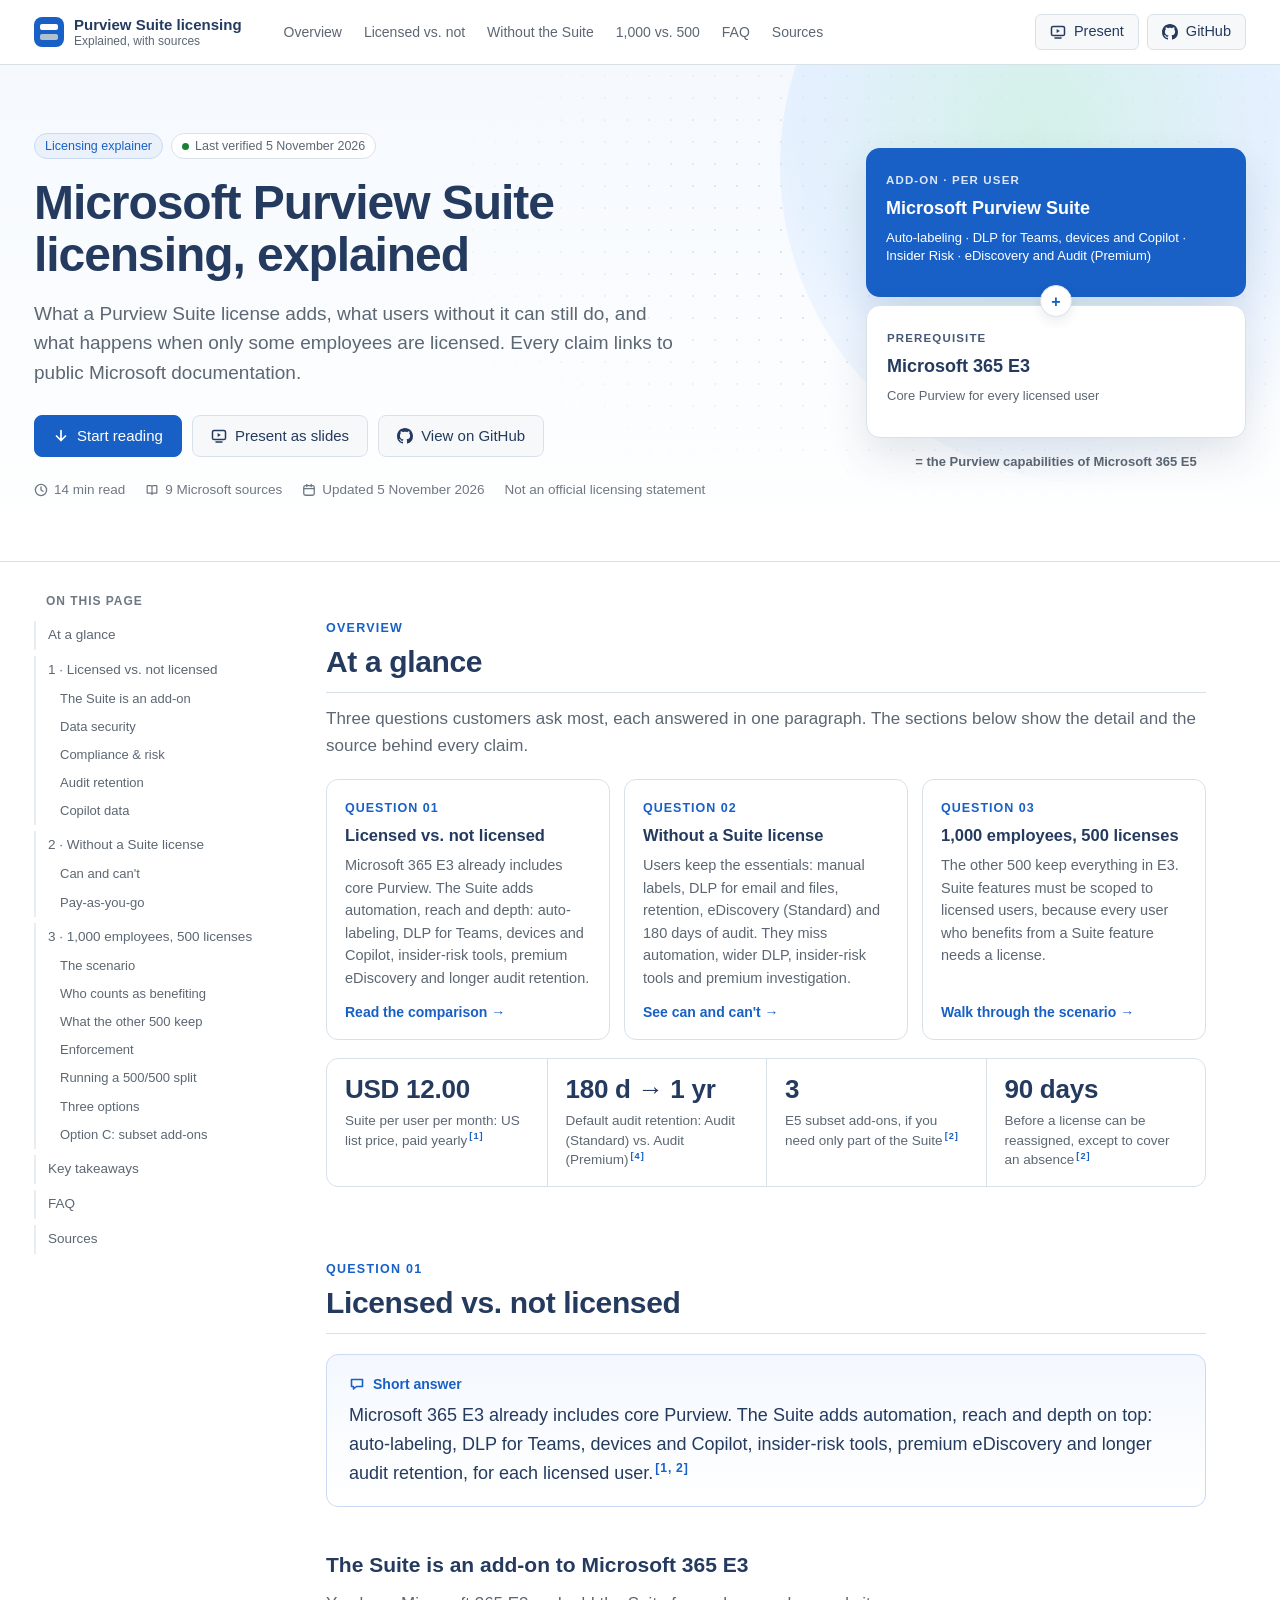
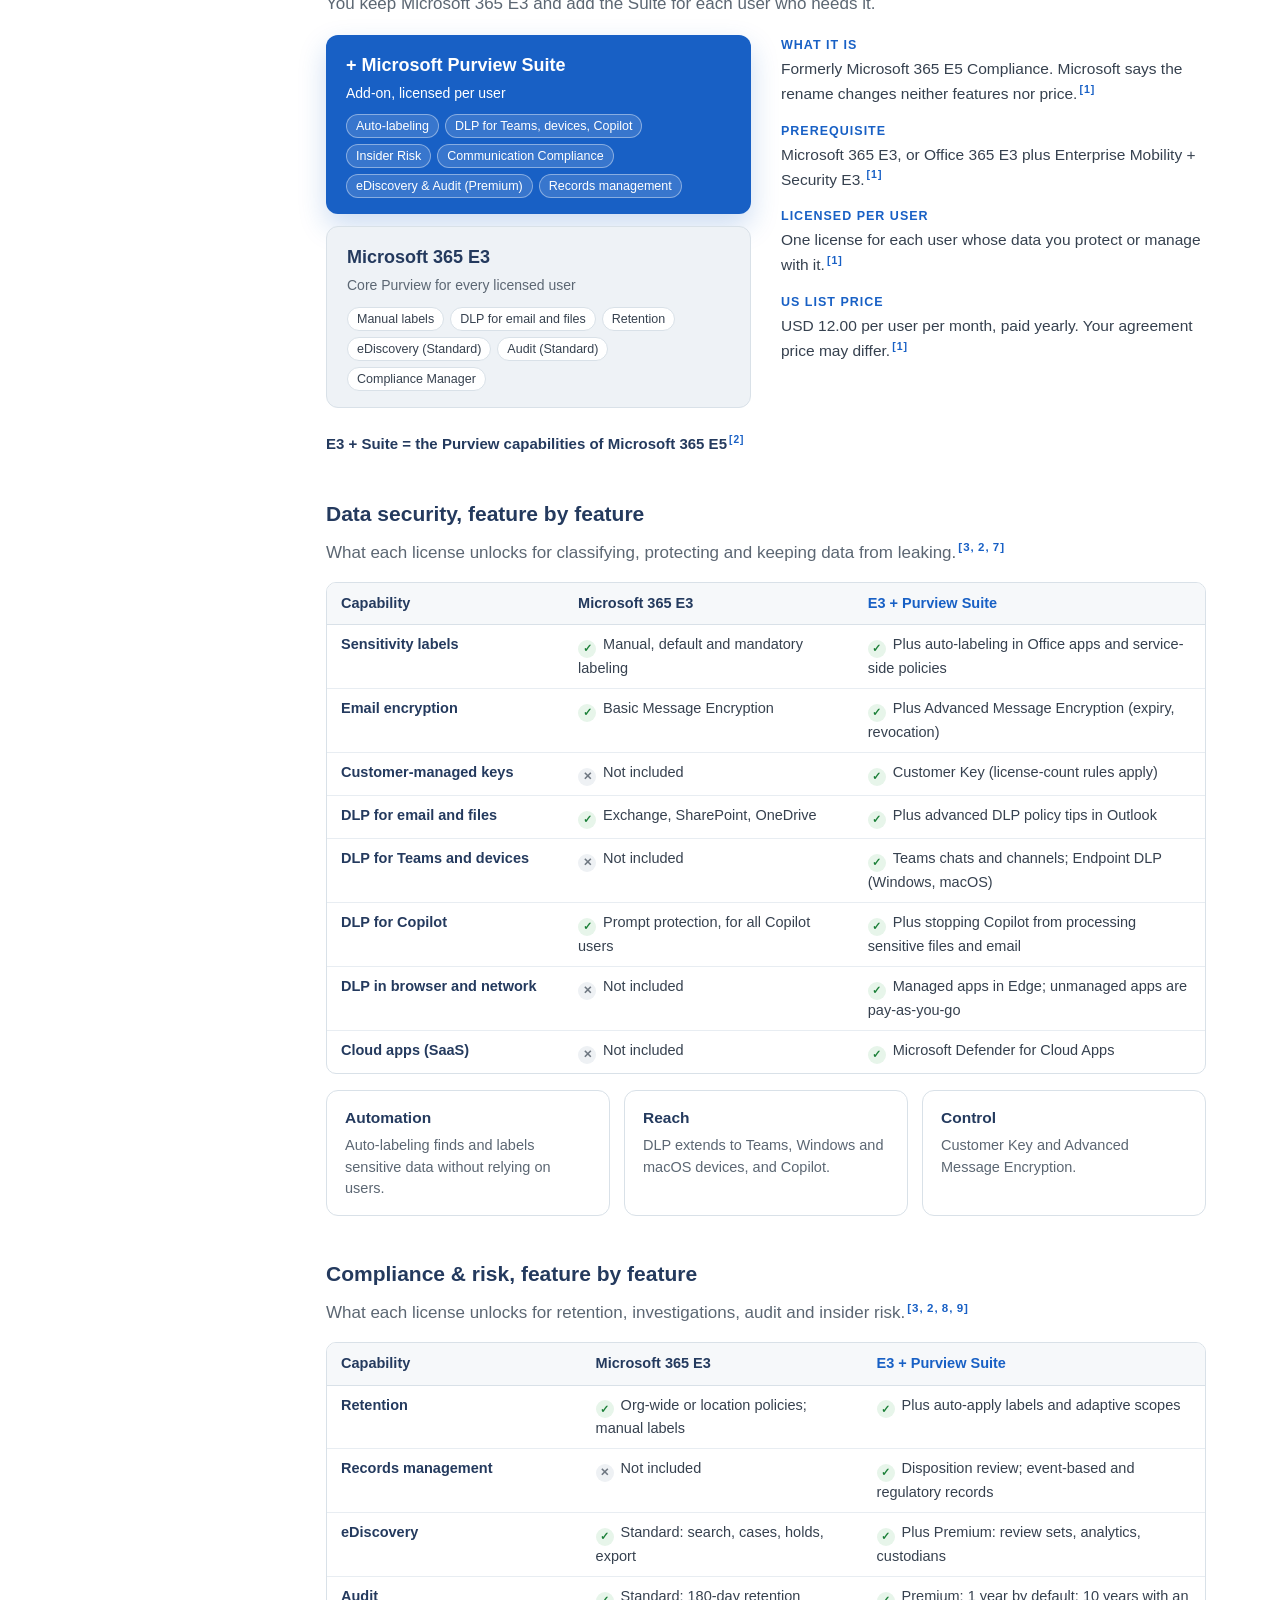
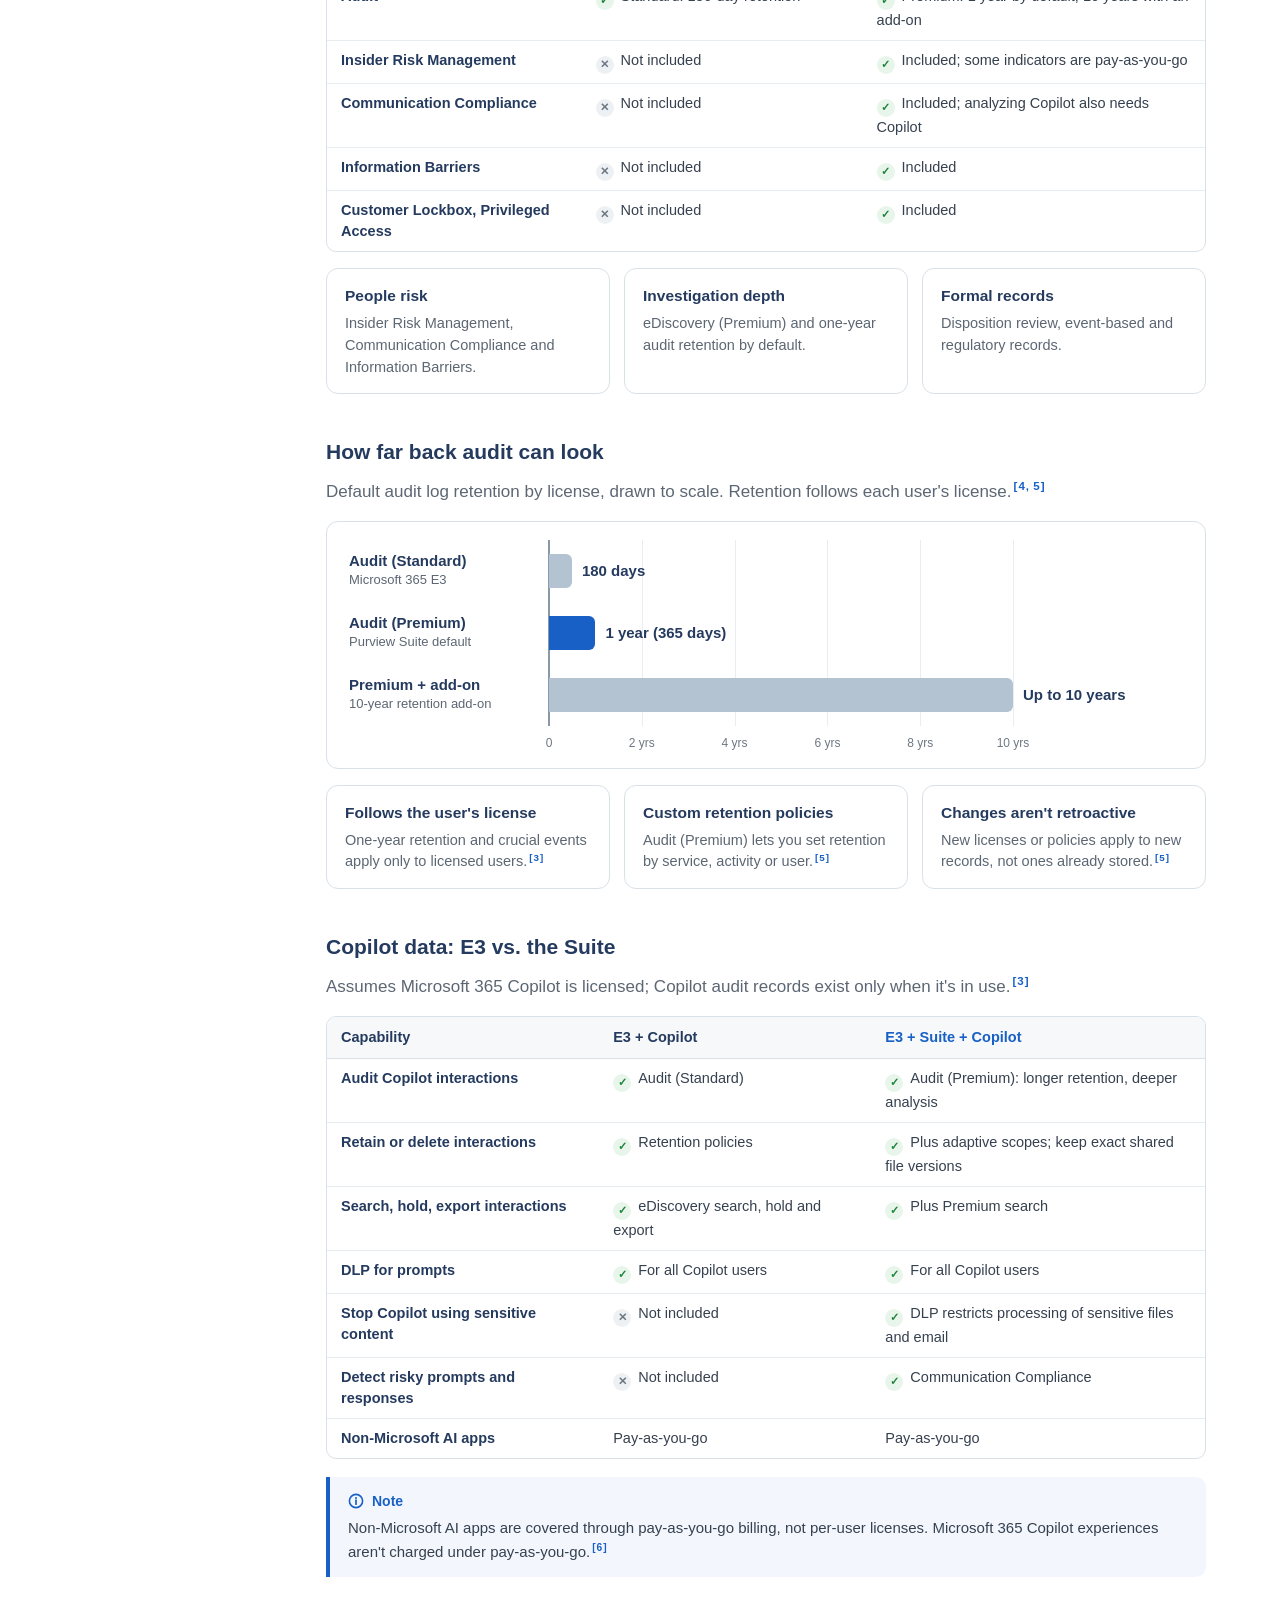
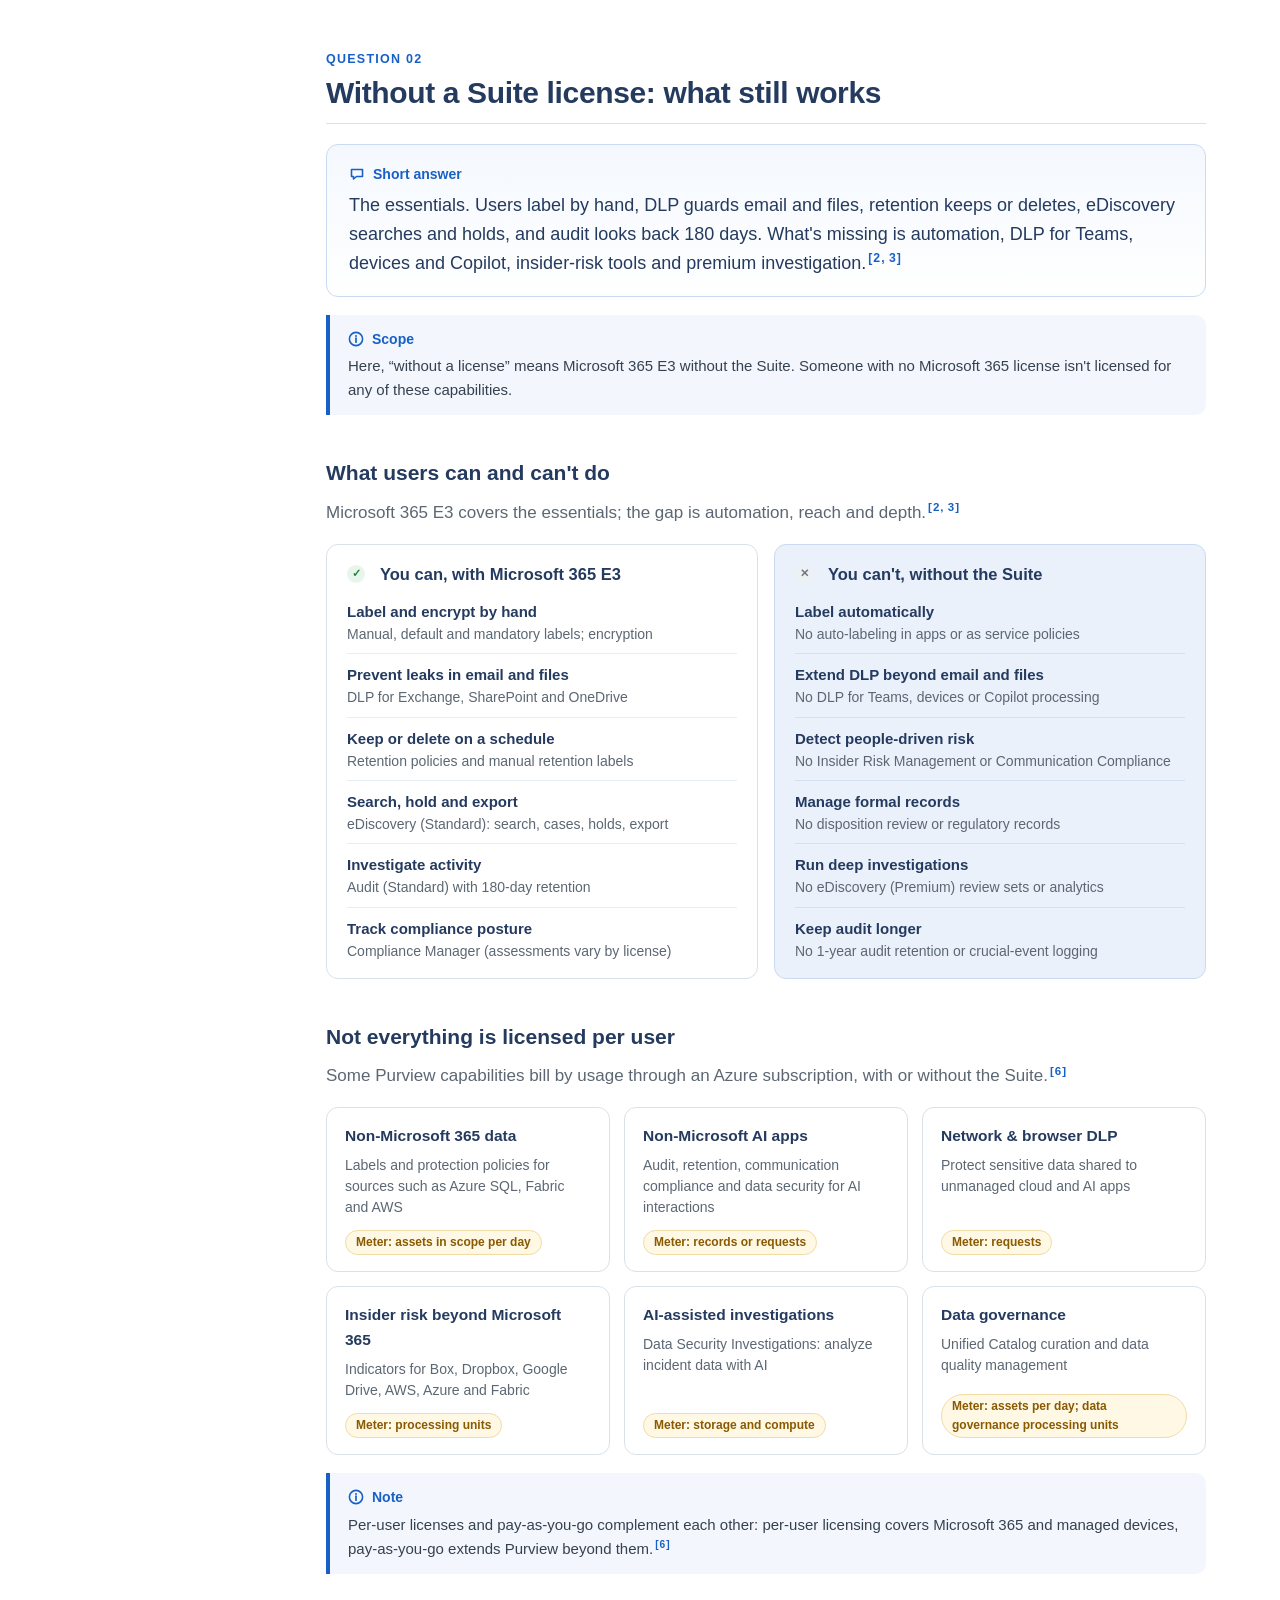
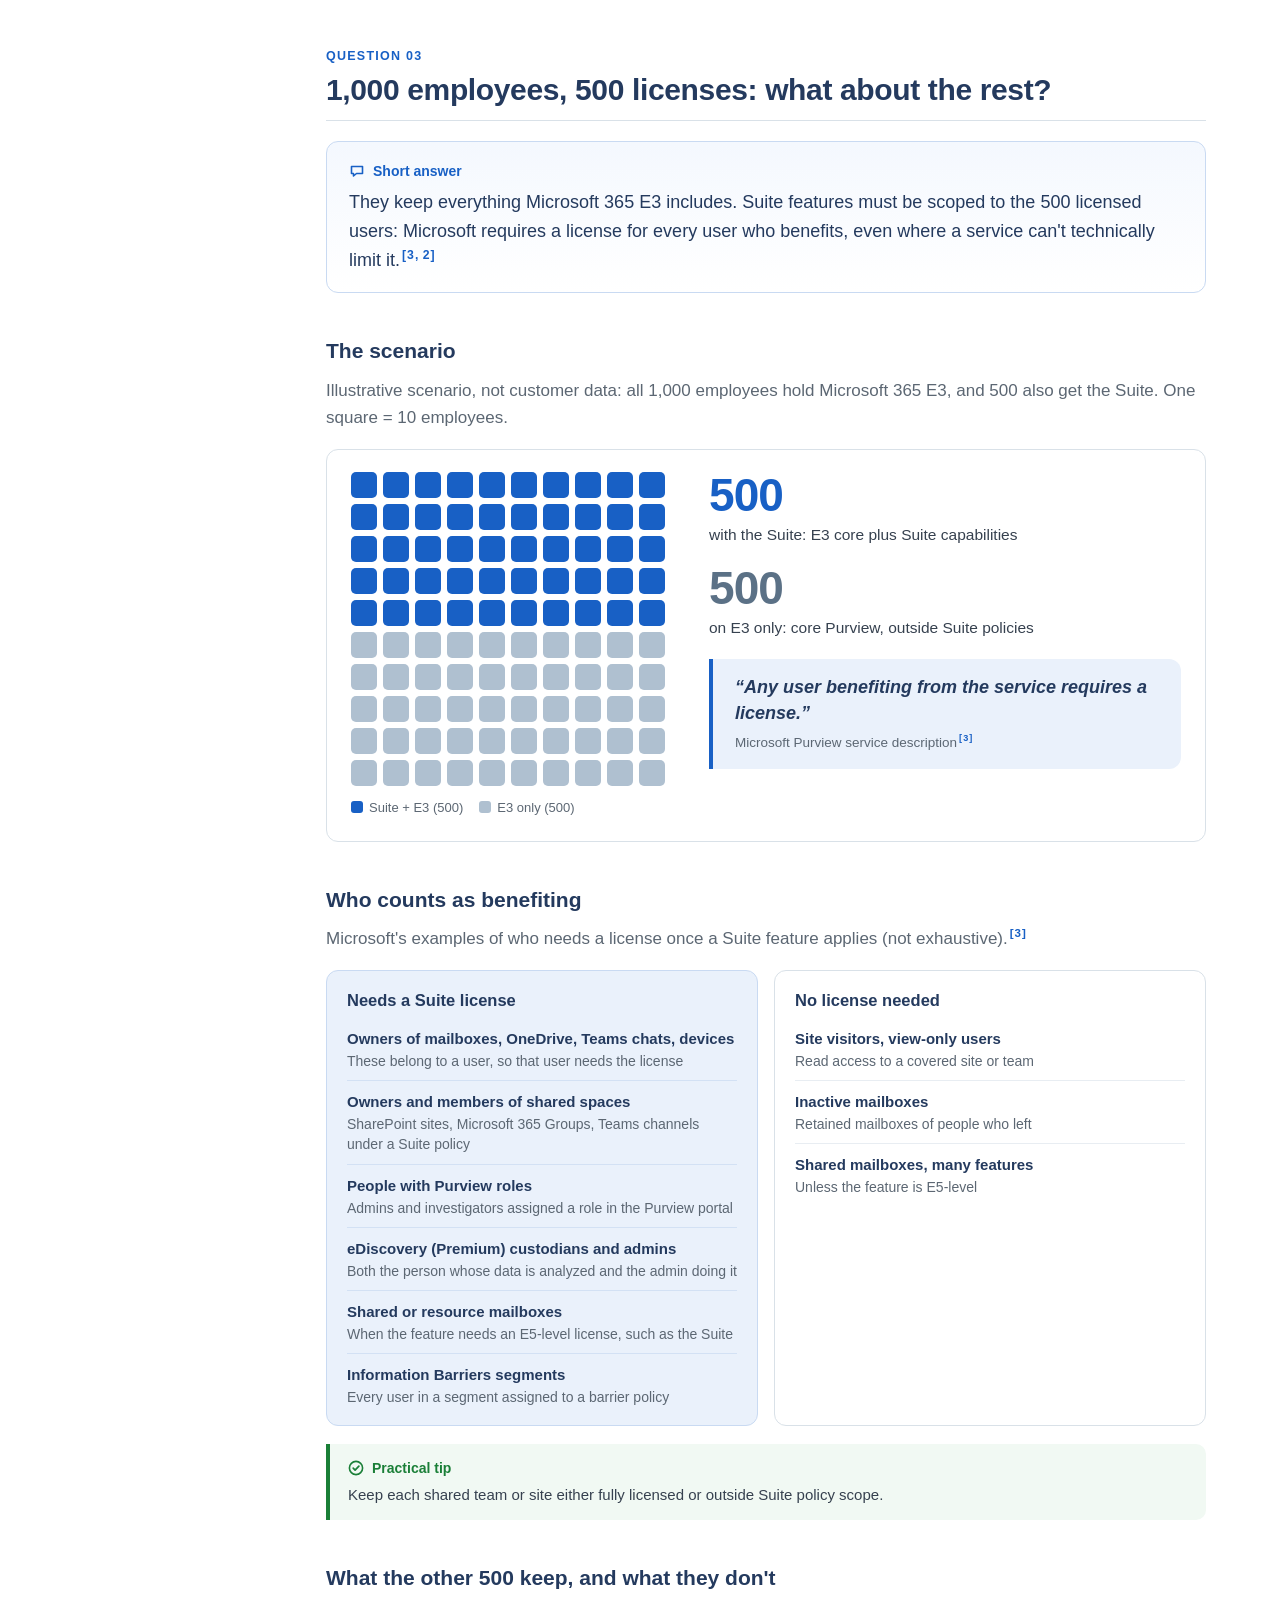
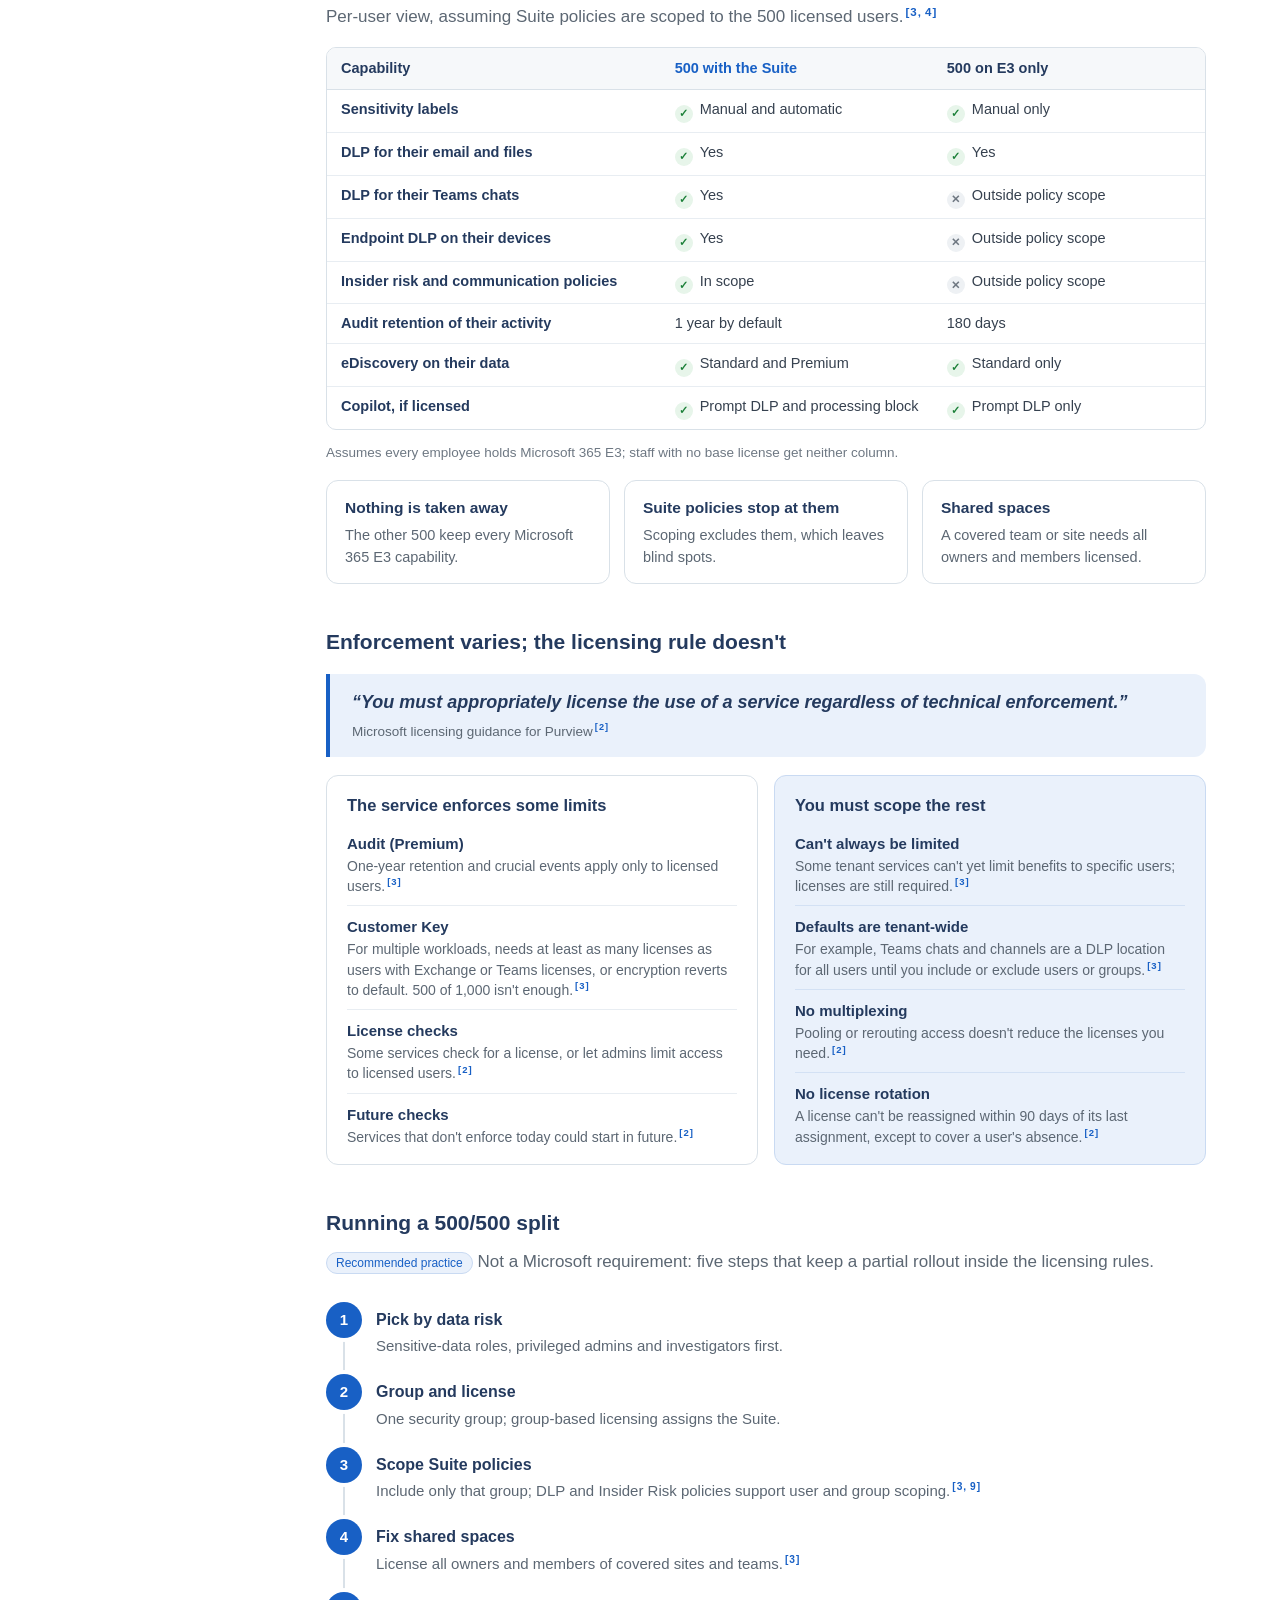
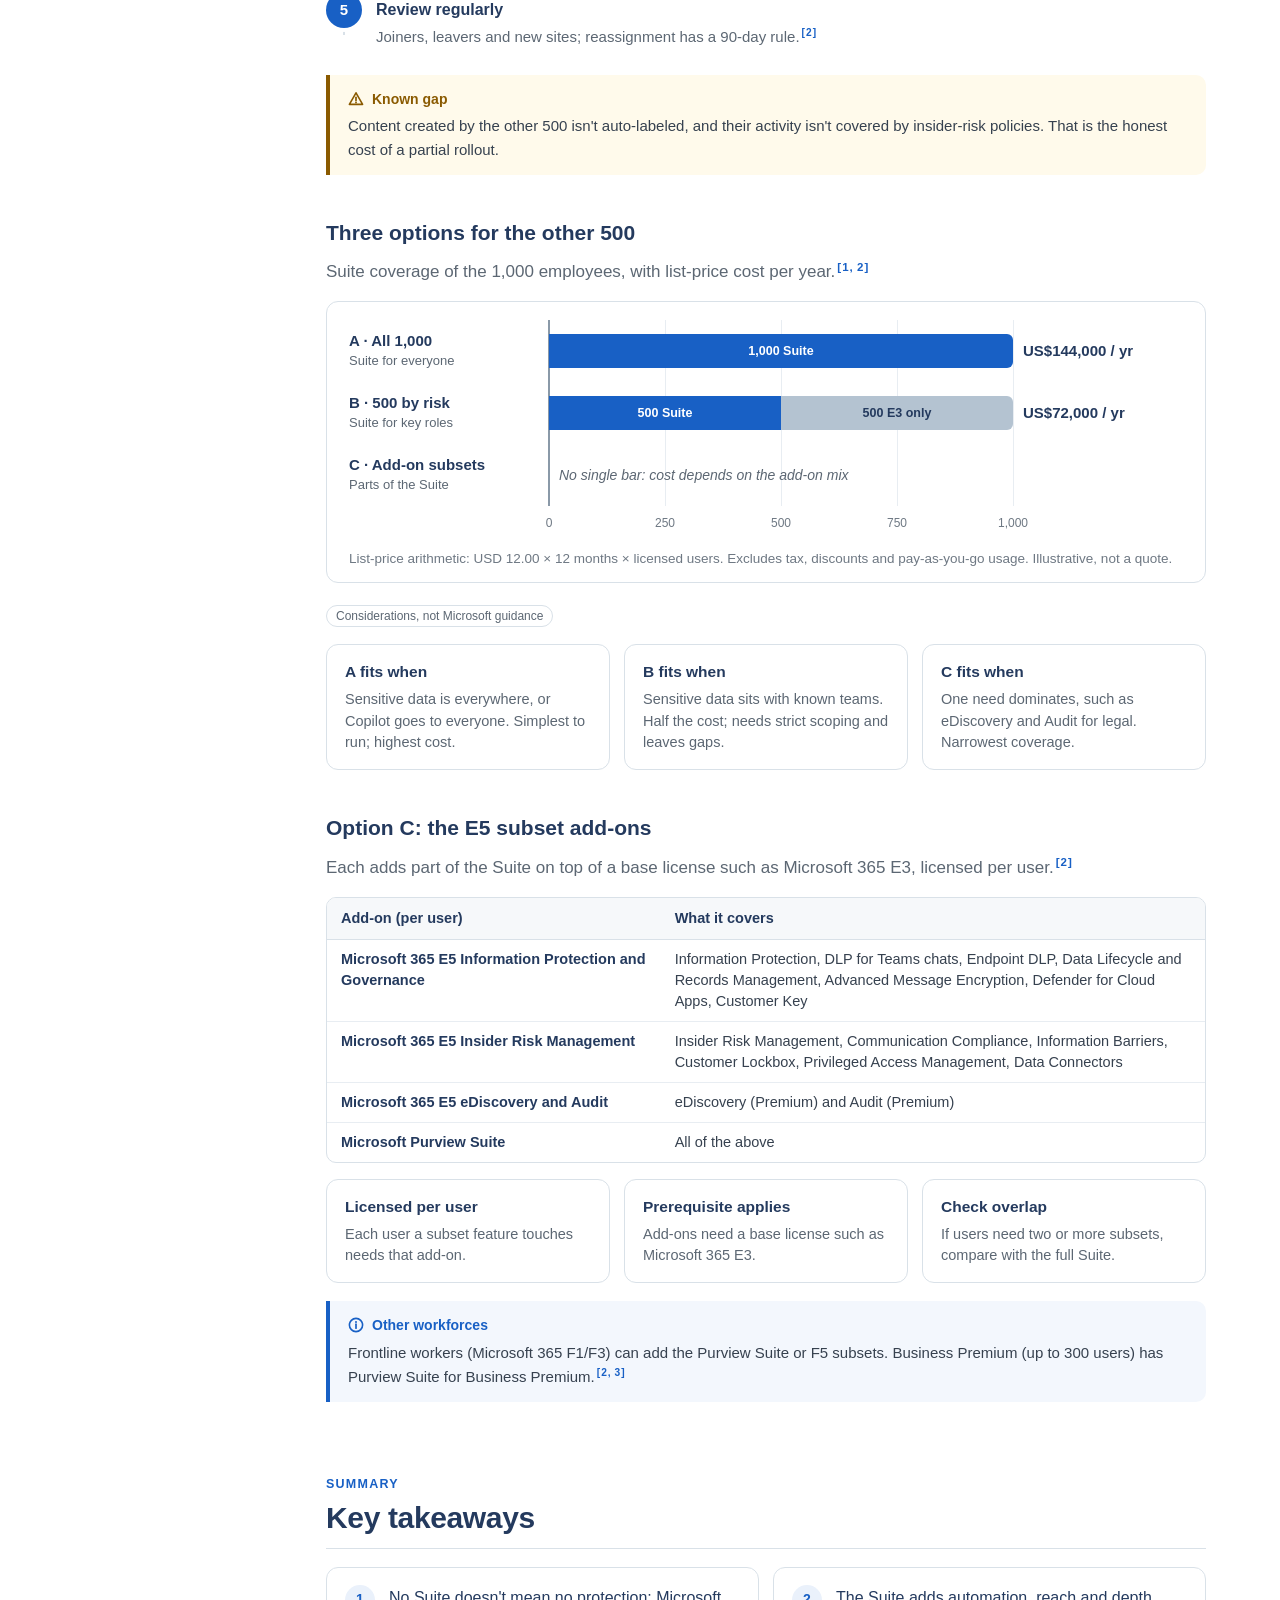
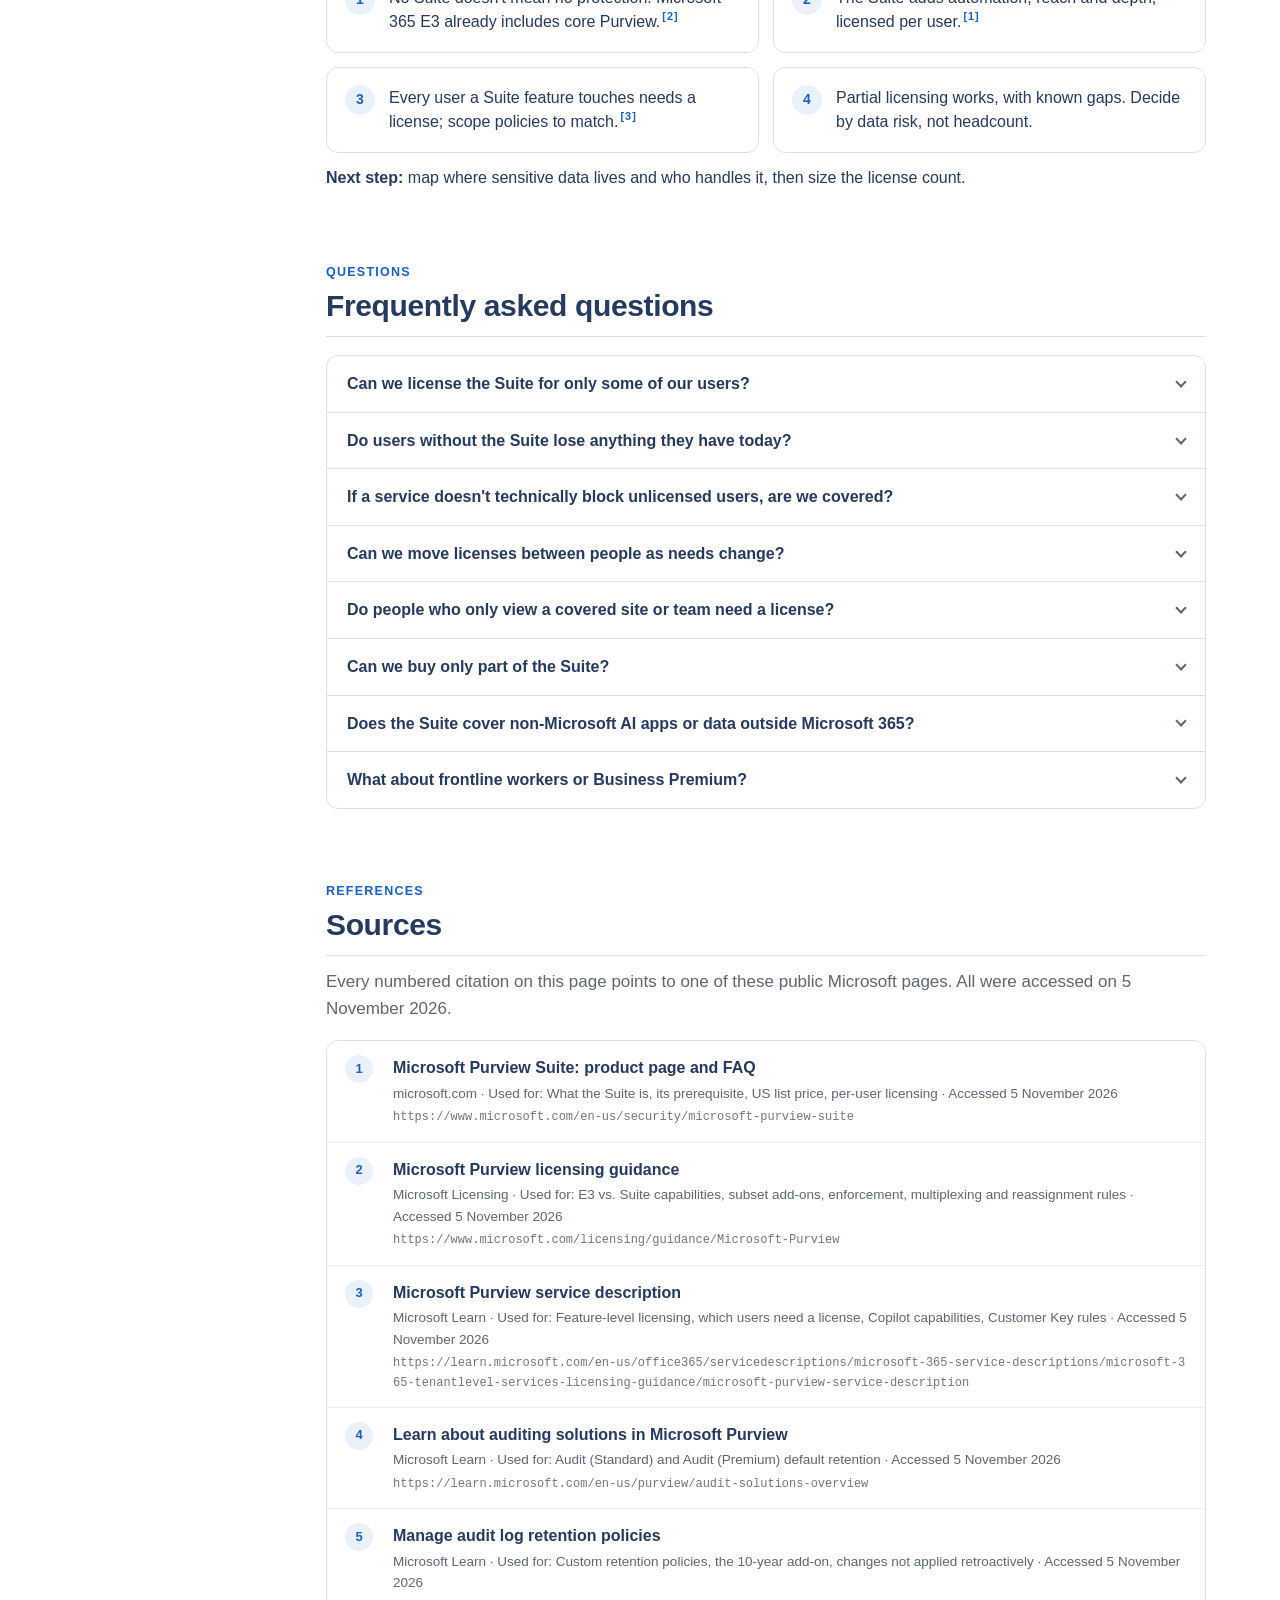
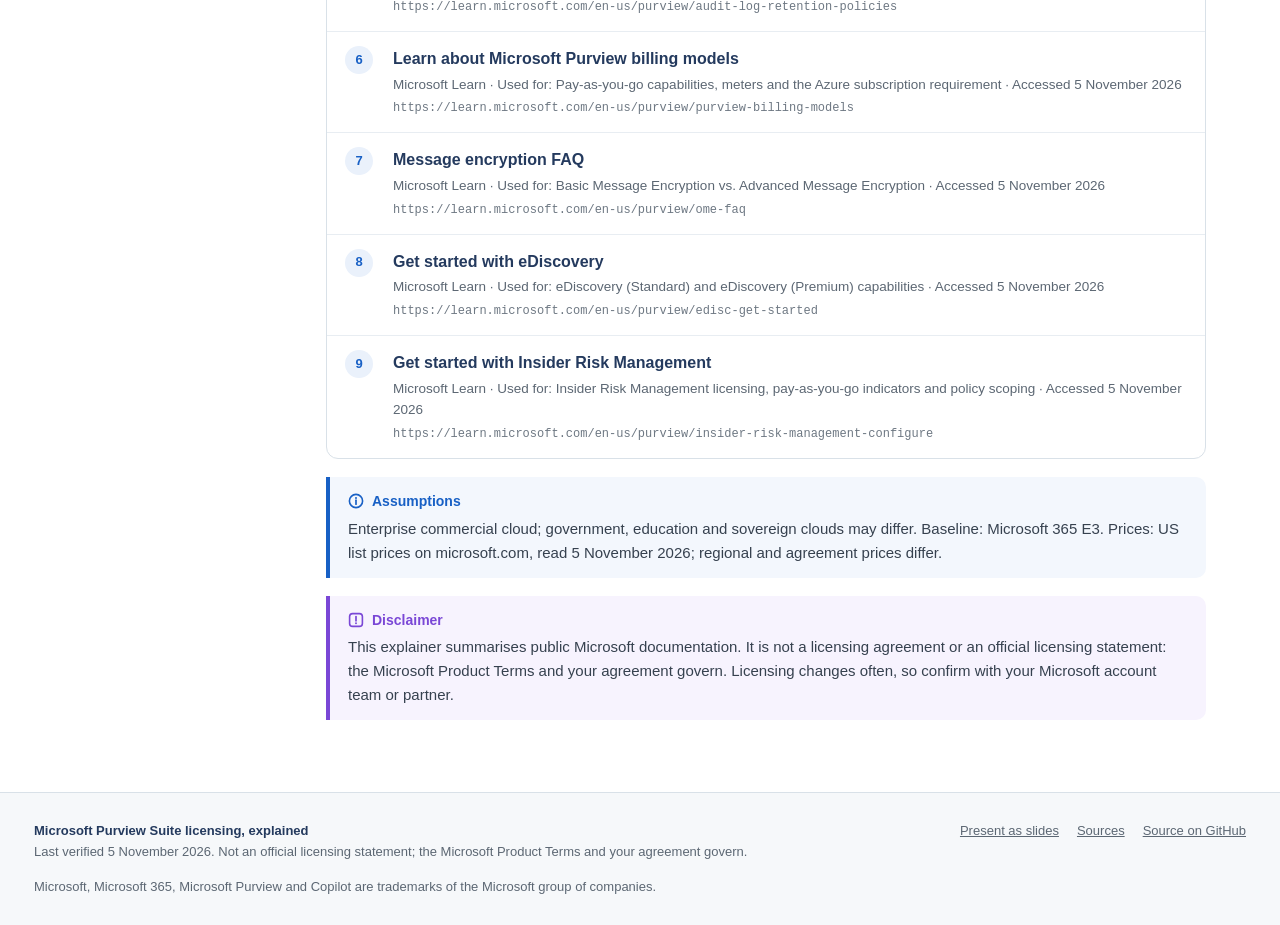
==== commit 49361e20: "Professional site layout: article home page with contents, charts, FAQ and sources; slides move to /" ====
--- a/index.html
+++ b/index.html
@@ -4,780 +4,659 @@
 <meta charset="utf-8">
 <meta name="viewport" content="width=device-width, initial-scale=1">
 <title>Microsoft Purview Suite licensing, explained</title>
-<meta name="description" content="A source-linked, click-through explainer of Microsoft Purview Suite licensing: licensed vs. not licensed, what works without it, and what happens when only some users are licensed.">
+<meta name="description" content="What a Microsoft Purview Suite license adds, what users without it can still do, and what happens when only some employees are licensed, with a public Microsoft source behind every claim.">
 <meta name="robots" content="noindex">
-<meta property="og:type" content="website">
+<meta property="og:type" content="article">
 <meta property="og:title" content="Microsoft Purview Suite licensing, explained">
-<meta property="og:description" content="A source-linked, click-through explainer of Microsoft Purview Suite licensing: licensed vs. not licensed, what works without it, and what happens when only some users are licensed.">
+<meta property="og:description" content="What a Microsoft Purview Suite license adds, what users without it can still do, and what happens when only some employees are licensed, with a public Microsoft source behind every claim.">
 <meta property="og:url" content="https://ibranibeny.github.io/purview-suite-licensing-explained/">
 <link rel="icon" type="image/png" href="[data-uri]">
+<script>document.documentElement.classList.add('js');</script>
 <style>
-:root{--title:#243A5E;--body:#3A4654;--sub:#5C6773;--cap:#6E7883;--blue:#1860C5;--tint:#EAF1FB;--grey:#F3F5F7;--hair:#D9E1E8;--base:#8A99A8;--neut:#B4C3D1;--e3:#E6ECF2;--cell:#AFC0D0;--slate:#5B7186;--bg:#EEF2F6;--hl:#FFF1C2;--font:"Segoe UI","Segoe UI Web (West European)",-apple-system,BlinkMacSystemFont,Roboto,"Helvetica Neue",Arial,sans-serif}
+:root{--title:#243A5E;--fg:#36414F;--muted:#5C6773;--subtle:#6E7883;--accent:#1860C5;--accent2:#0F4FA8;--accent-bg:#EAF1FB;--accent-bd:#C9DAF2;--border:#D9E1E8;--border2:#E8EDF2;--subtle-bg:#F6F8FA;--green:#1A7F37;--green-bg:#E7F5EA;--amber:#8A5A00;--amber-bg:#FFF8E5;--amber-bd:#F0DCA4;--purple:#7A47D6;--purple-bg:#F7F3FE;--xgrey:#6E7781;--neut:#B4C3D1;--cell:#AFC0D0;--slate:#5B7186;--hl:#FFF1C2;--font:-apple-system,BlinkMacSystemFont,"Segoe UI","Noto Sans",Helvetica,Arial,sans-serif;--mono:ui-monospace,SFMono-Regular,"SF Mono",Menlo,Consolas,"Liberation Mono",monospace}
 *,*::before,*::after{box-sizing:border-box}
-html,body{margin:0;height:100%}
-body{font-family:var(--font);color:var(--body);background:var(--bg);-webkit-font-smoothing:antialiased;text-rendering:optimizeLegibility;overflow:hidden}
-h1,h2,h3,h4,p,ul,ol,dl,dd,dt,blockquote,figure{margin:0;padding:0}
-ul,ol{list-style:none}
-a{color:var(--blue)}
-button{font:inherit;color:inherit;cursor:pointer}
+html{scroll-behavior:smooth;scroll-padding-top:88px}
+body{margin:0;font-family:var(--font);font-size:16px;line-height:1.6;color:var(--fg);background:#fff;-webkit-font-smoothing:antialiased;text-rendering:optimizeLegibility}
+a{color:var(--accent)}
+:focus-visible{outline:2px solid var(--accent);outline-offset:2px;border-radius:4px}
+[hidden]{display:none!important}
 .sr{position:absolute;width:1px;height:1px;overflow:hidden;clip:rect(0 0 0 0);clip-path:inset(50%);white-space:nowrap}
-:focus-visible{outline:2px solid var(--blue);outline-offset:2px}
-
-/* ---------- chrome ---------- */
-.progress{position:fixed;top:0;left:0;right:0;height:3px;background:var(--hair);z-index:20}
-.progress span{display:block;height:100%;width:0;background:var(--blue);transition:width .45s ease}
-.viewport{position:fixed;left:0;right:0;top:3px;bottom:56px;overflow:hidden}
-.stage{position:absolute;left:50%;top:50%;width:1280px;height:720px;transform:translate(-50%,-50%) scale(var(--s,1));transform-origin:50% 50%}
-.toolbar{position:fixed;left:0;right:0;bottom:0;height:56px;background:#fff;border-top:1px solid var(--hair);display:flex;align-items:center;justify-content:space-between;gap:14px;padding:0 16px;z-index:30}
-.tb-l{display:flex;flex-direction:column;min-width:0;flex:1;font-size:12.5px;line-height:1.35}
-.tb-l b{color:var(--title);font-weight:600;white-space:nowrap;overflow:hidden;text-overflow:ellipsis}
-.tb-l span{color:var(--cap);white-space:nowrap;overflow:hidden;text-overflow:ellipsis}
-.tb-c{display:flex;align-items:center;gap:10px;flex:none}
-.tb-r{display:flex;align-items:center;justify-content:flex-end;gap:6px;flex:1}
-.btn{border:1px solid var(--hair);background:#fff;border-radius:8px;padding:8px 12px;font-size:13px;color:var(--title);line-height:1;white-space:nowrap}
-.btn:hover{background:var(--tint);border-color:#C5D6EE}
-.nav{width:40px;height:40px;border-radius:50%;border:1px solid var(--hair);background:#fff;display:inline-flex;align-items:center;justify-content:center;color:var(--title);padding:0}
-.nav svg{width:18px;height:18px}
-.nav:hover{background:var(--tint)}
-.nav:disabled{opacity:.35;cursor:default;background:#fff}
-#next.more{background:var(--blue);border-color:var(--blue);color:#fff;animation:pulse 1.8s ease-in-out infinite}
-#count{font-size:13px;color:var(--sub);min-width:64px;text-align:center;font-variant-numeric:tabular-nums}
-@keyframes pulse{0%,100%{box-shadow:0 0 0 0 rgba(24,96,197,.35)}50%{box-shadow:0 0 0 7px rgba(24,96,197,0)}}
-@media (max-width:1180px){.tb-l span{display:none}}
-@media (max-width:980px){.tb-l{display:none}.tb-r{flex:none}}
-
-/* ---------- slides ---------- */
-.slide{position:absolute;inset:0;background:#fff;border-radius:14px;box-shadow:0 18px 50px rgba(36,58,94,.12),0 2px 8px rgba(36,58,94,.06);display:flex;flex-direction:column;padding:44px 64px 16px;overflow:hidden;opacity:0;visibility:hidden;transform:translateX(30px);transition:opacity .45s ease,transform .55s cubic-bezier(.2,.8,.2,1),visibility 0s linear .55s}
-.slide.past{transform:translateX(-30px)}
-.slide.active{opacity:1;visibility:visible;transform:none;transition:opacity .45s ease,transform .55s cubic-bezier(.2,.8,.2,1),visibility 0s}
-.eyebrow{font-size:13px;font-weight:700;letter-spacing:.12em;text-transform:uppercase;color:var(--blue)}
-.hd h2{font-size:34px;line-height:1.15;font-weight:700;color:var(--title);letter-spacing:-.01em;margin-top:6px}
-.lede{font-size:18px;line-height:1.4;color:var(--sub);margin-top:8px}
-.bd{flex:1;min-height:0;margin-top:22px;position:relative}
-.sf{display:flex;align-items:flex-end;justify-content:space-between;gap:24px;border-top:1px solid var(--hair);padding-top:9px;margin-top:10px;font-size:12.5px;line-height:1.45;color:var(--cap)}
-.sf a{color:var(--sub);text-decoration:none;border-bottom:1px solid var(--hair)}
-.sf a:hover{color:var(--blue);border-color:var(--blue)}
-.sf .lb{font-weight:700;color:var(--sub);margin-right:4px}
-.sf .sep{margin:0 7px;color:var(--neut)}
-.pn{white-space:nowrap;font-variant-numeric:tabular-nums}
-.cites{font-size:.6em;line-height:0;vertical-align:super;color:var(--blue);font-weight:600;margin-left:2px;white-space:nowrap}
+.skip{position:absolute;left:12px;top:-60px;z-index:100;background:#fff;border:1px solid var(--border);border-radius:6px;padding:8px 12px;color:var(--title)}
+.skip:focus{top:12px}
+.progress{position:fixed;top:0;left:0;right:0;height:3px;z-index:60;pointer-events:none}
+.progress span{display:block;height:100%;width:0;background:var(--accent)}
+
+/* header */
+.hdr{position:sticky;top:0;z-index:40;background:rgba(255,255,255,.94);-webkit-backdrop-filter:saturate(180%) blur(8px);backdrop-filter:saturate(180%) blur(8px);border-bottom:1px solid var(--border)}
+.hdr-in{max-width:1260px;margin:0 auto;height:64px;display:flex;align-items:center;gap:16px;padding:0 24px}
+.brand{display:flex;align-items:center;gap:10px;text-decoration:none;color:var(--title);flex:none}
+.mark{width:30px;height:30px;border-radius:8px;background:var(--accent);display:flex;flex-direction:column;justify-content:center;gap:4px;padding:0 6px;flex:none}
+.mark i{display:block;height:6px;border-radius:2px;background:#fff}
+.mark i+i{background:var(--cell)}
+.brand b{display:block;font-size:15px;font-weight:600;line-height:1.2}
+.brand small{display:block;font-size:12px;color:var(--muted);line-height:1.2}
+.hnav{display:flex;gap:2px;margin-left:16px;flex:1;min-width:0}
+.hnav a{font-size:14px;color:var(--muted);text-decoration:none;padding:6px 10px;border-radius:6px;white-space:nowrap}
+.hnav a:hover{color:var(--title);background:var(--subtle-bg)}
+.hnav a[aria-current="true"]{color:var(--title);font-weight:600;background:var(--subtle-bg)}
+.hact{display:flex;gap:8px;flex:none;margin-left:auto}
+.btn{display:inline-flex;align-items:center;gap:8px;font:inherit;font-size:14px;font-weight:500;line-height:20px;padding:6px 14px;border-radius:6px;border:1px solid var(--border);background:var(--subtle-bg);color:var(--title);text-decoration:none;cursor:pointer;white-space:nowrap;transition:background .15s,border-color .15s,box-shadow .15s}
+.btn:hover{background:#EEF2F6;border-color:#C6D0DA}
+.btn.primary{background:var(--accent);border-color:var(--accent);color:#fff}
+.btn.primary:hover{background:var(--accent2);border-color:var(--accent2)}
+.btn.lg{font-size:15px;padding:10px 18px;border-radius:8px}
+.btn svg{width:16px;height:16px;flex:none}
+
+/* hero */
+.hero{position:relative;overflow:hidden;border-bottom:1px solid var(--border);background:linear-gradient(180deg,#F5F9FE 0%,#FFFFFF 100%)}
+.hero::before{content:"";position:absolute;inset:0;background-image:radial-gradient(rgba(24,96,197,.16) 1px,transparent 1.2px);background-size:22px 22px;-webkit-mask-image:radial-gradient(60% 75% at 75% 35%,#000 20%,transparent 75%);mask-image:radial-gradient(60% 75% at 75% 35%,#000 20%,transparent 75%)}
+.hero::after{content:"";position:absolute;width:640px;height:640px;right:-140px;top:-220px;border-radius:50%;background:radial-gradient(circle at 40% 45%,rgba(205,239,228,.85),rgba(214,232,255,.55) 45%,rgba(255,255,255,0) 70%)}
+.hero-in{position:relative;z-index:1;max-width:1260px;margin:0 auto;padding:68px 24px 60px;display:grid;grid-template-columns:minmax(0,1.3fr) minmax(0,.8fr);gap:48px;align-items:center}
+.pills{display:flex;flex-wrap:wrap;gap:8px}
+.pill{display:inline-flex;align-items:center;gap:6px;font-size:12.5px;font-weight:500;line-height:18px;padding:3px 10px;border-radius:999px;border:1px solid var(--border);background:#fff;color:var(--muted)}
+.pill.acc{border-color:var(--accent-bd);background:var(--accent-bg);color:var(--accent)}
+.pill .dot{width:7px;height:7px;border-radius:50%;background:var(--green)}
+.hero h1{font-size:48px;line-height:1.08;letter-spacing:-.022em;color:var(--title);margin:18px 0 0;font-weight:700}
+.hero .lede{font-size:19px;line-height:1.55;color:var(--muted);margin:18px 0 0;max-width:640px}
+.cta{display:flex;flex-wrap:wrap;gap:10px;margin-top:28px}
+.meta{display:flex;flex-wrap:wrap;gap:6px 20px;margin-top:22px;font-size:13.5px;color:var(--subtle)}
+.meta span{display:inline-flex;align-items:center;gap:6px}
+.meta svg{width:14px;height:14px}
+.art{position:relative;display:flex;flex-direction:column;gap:10px;max-width:380px;justify-self:end;width:100%}
+.art .card-a{border-radius:14px;padding:18px 20px;box-shadow:0 18px 40px rgba(36,58,94,.12)}
+.art .k{font-size:11.5px;font-weight:600;letter-spacing:.1em;text-transform:uppercase;opacity:.85}
+.art b{display:block;font-size:18px;margin-top:2px}
+.art .s{font-size:13px;margin-top:6px;line-height:1.45}
+.art .suite{background:var(--accent);color:#fff}
+.art .e3{background:#fff;color:var(--title);border:1px solid var(--border)}
+.art .e3 .s{color:var(--muted)}
+.art .plus{align-self:center;width:32px;height:32px;border-radius:50%;background:#fff;border:1px solid var(--border);color:var(--accent);font-weight:700;display:flex;align-items:center;justify-content:center;margin:-22px 0;z-index:2;box-shadow:0 4px 12px rgba(36,58,94,.1)}
+.art .eq{font-size:13px;color:var(--muted);text-align:center;margin-top:4px}
+.js .art .suite{animation:drop 1s .25s cubic-bezier(.2,.8,.2,1) both}
+.js .art .e3{animation:rise .8s .1s cubic-bezier(.2,.8,.2,1) both}
+.js .art .plus,.js .art .eq{animation:fade .6s .9s both}
+@keyframes drop{from{opacity:0;transform:translateY(-36px)}to{opacity:1;transform:none}}
+@keyframes rise{from{opacity:0;transform:translateY(18px)}to{opacity:1;transform:none}}
+@keyframes fade{from{opacity:0}to{opacity:1}}
+
+/* layout */
+.layout{max-width:1260px;margin:0 auto;padding:0 24px;display:grid;grid-template-columns:236px minmax(0,1fr);gap:56px}
+.tocd{position:sticky;top:88px;max-height:calc(100vh - 104px);overflow:auto;padding:30px 4px 24px 0}
+.tocd summary{display:none}
+.toc .tt{font-size:12px;font-weight:600;letter-spacing:.08em;text-transform:uppercase;color:var(--subtle);margin:0 0 10px 12px}
+.toc ol{list-style:none;margin:0;padding:0}
+.toc a{display:block;font-size:13.5px;line-height:1.4;color:var(--muted);text-decoration:none;padding:5px 10px 5px 12px;border-left:2px solid var(--border2)}
+.toc a:hover{color:var(--title);border-left-color:var(--border)}
+.toc a[aria-current="true"]{color:var(--accent);border-left-color:var(--accent);font-weight:600;background:linear-gradient(90deg,var(--accent-bg),rgba(234,241,251,0))}
+.toc .l2 a{padding-left:24px;font-size:13px}
+.toc .l1{margin-top:6px}
+.article{min-width:0;max-width:880px;padding:26px 0 72px}
+
+/* typography */
+.sec{padding-top:8px}
+.eyebrow{font-size:12.5px;font-weight:600;letter-spacing:.1em;text-transform:uppercase;color:var(--accent);margin:56px 0 0}
+.article .eyebrow{margin:64px 0 0}
+.article .sec:first-child .eyebrow{margin-top:22px}
+figure{margin:0}
+.article h2{font-size:30px;line-height:1.2;letter-spacing:-.012em;color:var(--title);margin:6px 0 0;padding-bottom:12px;border-bottom:1px solid var(--border)}
+.article h3{font-size:21px;line-height:1.3;color:var(--title);margin:44px 0 0;scroll-margin-top:88px}
+.article p{margin:12px 0 0}
+.lead{font-size:17px;color:var(--muted)}
+.anchor{opacity:0;margin-left:8px;color:var(--subtle);text-decoration:none;font-weight:400;transition:opacity .15s}
+h2:hover .anchor,h3:hover .anchor,.anchor:focus{opacity:1}
+.cites{font-size:.68em;line-height:0;vertical-align:super;color:var(--accent);font-weight:600;margin-left:2px;white-space:nowrap}
 .cite{text-decoration:none;padding:0 1px}
 .cite:hover{text-decoration:underline}
-
-/* ---------- reusable blocks ---------- */
-.cols{display:grid;grid-template-columns:var(--c,1fr 1fr);gap:24px;align-items:start}
-.card{background:var(--grey);border-radius:12px;padding:18px 22px}
-.card.tint{background:var(--tint)}
-.card h3{font-size:19px;font-weight:700;color:var(--title)}
-.card.tint h3{color:var(--blue)}
-.items{display:flex;flex-direction:column;gap:11px;margin-top:12px}
-.it h4{font-size:16px;font-weight:700;color:var(--title);line-height:1.3}
-.it p{font-size:14px;color:var(--sub);line-height:1.4;margin-top:1px}
-.side{background:var(--tint);border-radius:12px;padding:16px 20px}
-.side .items{gap:14px;margin-top:10px}
-.side .it h4{font-size:15.5px}
-.side .it p{font-size:13.5px;color:var(--body)}
-.side .tag{display:inline-block;font-size:11.5px;color:var(--sub);background:#fff;border-radius:999px;padding:2px 9px;margin-top:6px}
-.lead{font-size:20px;line-height:1.45;color:var(--body);margin-top:8px}
-.note{font-size:13.5px;color:var(--sub);line-height:1.45}
-.ticks li{position:relative;padding-left:20px;font-size:14.5px;line-height:1.45;color:var(--body);margin-top:8px}
-.ticks li::before{content:"";position:absolute;left:2px;top:.56em;width:8px;height:8px;border-radius:2px;background:var(--blue)}
-.kbd{display:inline-block;border:1px solid var(--hair);border-bottom-width:2px;border-radius:6px;padding:1px 7px;font-size:12.5px;color:var(--title);background:#fff;margin:0 2px;line-height:1.5}
-
-/* ---------- tables ---------- */
-.tw{overflow-x:auto}
-.t{width:100%;border-collapse:separate;border-spacing:0;font-size:14px;line-height:1.35}
-.t thead th{background:var(--blue);color:#fff;text-align:start;font-weight:700;padding:8px 12px}
-.t thead th:first-child{border-top-left-radius:8px}
-.t thead th:last-child{border-top-right-radius:8px}
-.t td,.t tbody th{padding:6px 12px;border-bottom:1px solid var(--hair);vertical-align:middle;color:var(--body);text-align:start;font-weight:400}
+.label{display:inline-flex;align-items:center;font-size:12px;font-weight:500;line-height:18px;padding:1px 9px;border-radius:999px;border:1px solid var(--border);color:var(--muted);background:#fff;vertical-align:middle}
+.label.acc{border-color:var(--accent-bd);color:var(--accent);background:var(--accent-bg)}
+.label.amber{border-color:var(--amber-bd);color:var(--amber);background:var(--amber-bg)}
+
+/* callouts */
+.answer{border:1px solid var(--accent-bd);background:linear-gradient(180deg,#F4F8FE,#FFFFFF);border-radius:12px;padding:18px 22px;margin-top:20px}
+.answer .at,.alert .at{display:flex;align-items:center;gap:8px;font-size:14px;font-weight:600;margin:0}
+.answer .at{color:var(--accent)}
+.answer p.big{font-size:18px;line-height:1.6;color:var(--title);margin-top:6px}
+.at svg{width:16px;height:16px;flex:none}
+.alert{border-left:4px solid var(--c);background:var(--b);border-radius:0 10px 10px 0;padding:13px 18px;margin-top:18px}
+.alert .at{color:var(--c)}
+.alert p{margin:4px 0 0;color:var(--fg);font-size:15px}
+.alert.note{--c:var(--accent);--b:#F3F7FD}
+.alert.tip{--c:var(--green);--b:#F1F9F3}
+.alert.imp{--c:var(--purple);--b:var(--purple-bg)}
+.alert.warn{--c:var(--amber);--b:#FFFAEB}
+
+/* overview */
+.qcards{display:grid;grid-template-columns:repeat(3,minmax(0,1fr));gap:14px;margin-top:20px}
+.qc{display:flex;flex-direction:column;border:1px solid var(--border);border-radius:12px;padding:18px 18px 16px;background:#fff;text-decoration:none;color:inherit;transition:border-color .2s,box-shadow .2s,transform .2s}
+.qc:hover{border-color:var(--accent-bd);box-shadow:0 10px 26px rgba(36,58,94,.09);transform:translateY(-2px)}
+.qc .qn{font-size:12.5px;font-weight:700;color:var(--accent);letter-spacing:.08em}
+.qc h4{margin:6px 0 0;font-size:16.5px;color:var(--title);line-height:1.35}
+.qc p{margin:8px 0 0;font-size:14.5px;color:var(--muted);line-height:1.55;flex:1}
+.qc .go{margin-top:12px;font-size:14px;font-weight:600;color:var(--accent)}
+.kpis-row{display:grid;grid-template-columns:repeat(4,minmax(0,1fr));gap:0;margin-top:18px;border:1px solid var(--border);border-radius:12px;overflow:hidden}
+.kp{padding:16px 18px;border-left:1px solid var(--border)}
+.kp:first-child{border-left:0}
+.kp .v{font-size:26px;font-weight:700;color:var(--title);line-height:1.15;letter-spacing:-.01em;font-variant-numeric:tabular-nums}
+.kp .d{font-size:13.5px;color:var(--muted);margin-top:6px;line-height:1.45}
+
+/* stack */
+.stack-grid{display:grid;grid-template-columns:minmax(0,1fr) minmax(0,1fr);gap:30px;margin-top:18px;align-items:start}
+.stack{display:flex;flex-direction:column;gap:12px}
+.blk{border-radius:12px;padding:16px 20px}
+.blk h4{margin:0;font-size:18px}
+.blk .k2{font-size:14px;margin-top:2px}
+.chips{display:flex;flex-wrap:wrap;gap:6px;margin-top:10px}
+.chip{font-size:12.5px;line-height:18px;padding:2px 9px;border-radius:999px}
+.blk.suite{background:var(--accent);color:#fff;box-shadow:0 12px 28px rgba(24,96,197,.22)}
+.blk.suite .chip{background:rgba(255,255,255,.14);border:1px solid rgba(255,255,255,.4);color:#fff}
+.blk.e3{background:#EEF2F6;color:var(--title);border:1px solid var(--border)}
+.blk.e3 .k2{color:var(--muted)}
+.blk.e3 .chip{background:#fff;border:1px solid var(--border);color:var(--fg)}
+.js .stack .blk.suite{opacity:0;transform:translateY(-26px)}
+.stack.in .blk.suite{opacity:1;transform:none;transition:opacity .6s ease .15s,transform .8s cubic-bezier(.2,.8,.2,1) .15s}
+.facts{margin:0;display:flex;flex-direction:column;gap:14px}
+.facts dt{font-size:12.5px;font-weight:600;letter-spacing:.08em;text-transform:uppercase;color:var(--accent)}
+.facts dd{margin:2px 0 0;font-size:15.5px}
+.eq{margin-top:14px;font-weight:600;color:var(--title);font-size:15px}
+
+/* tables */
+.tw{overflow-x:auto;margin-top:16px;border:1px solid var(--border);border-radius:10px}
+.t{width:100%;border-collapse:collapse;font-size:14.5px;line-height:1.45}
+.t thead th{background:var(--subtle-bg);color:var(--title);font-weight:600;text-align:start;padding:10px 14px;border-bottom:1px solid var(--border)}
+.t thead th.hi{color:var(--accent)}
+.t td,.t tbody th{padding:9px 14px;border-top:1px solid var(--border2);vertical-align:top;text-align:start;font-weight:400}
+.t tbody tr:first-child td,.t tbody tr:first-child th{border-top:0}
 .t tbody th{font-weight:600;color:var(--title)}
-.t tbody tr:nth-child(even) td,.t tbody tr:nth-child(even) th{background:#F6F9FC}
-.y{color:var(--blue);font-weight:700;margin-right:6px}
-.n{color:var(--slate);font-weight:700;margin-right:6px}
-.cap{font-size:13px;color:var(--sub);margin-top:10px}
-
-/* ---------- motion ---------- */
-.f{opacity:0;transform:translateY(14px);transition:opacity .5s ease,transform .6s cubic-bezier(.2,.8,.2,1)}
-.f.drop{transform:translateY(-34px) scale(.98)}
-.f.on{opacity:1;transform:none}
-[data-fout]{transition:opacity .3s ease,transform .3s ease}
-.off{opacity:0!important;transform:translateY(-6px)!important;pointer-events:none}
-.fg .st{opacity:0;transform:translateY(12px);transition:opacity .45s ease,transform .55s cubic-bezier(.2,.8,.2,1);transition-delay:calc(var(--i,0)*85ms)}
-.fg.on .st{opacity:1;transform:none}
-.slide.active .a{animation:fadeUp .6s cubic-bezier(.2,.8,.2,1) both;animation-delay:calc(var(--d,0)*90ms + 120ms)}
-.slide.active .t tbody tr{animation:fadeUp .45s cubic-bezier(.2,.8,.2,1) both;animation-delay:calc(var(--r,0)*55ms + 180ms)}
-@keyframes fadeUp{from{opacity:0;transform:translateY(14px)}to{opacity:1;transform:none}}
-
-/* ---------- section and cover slides ---------- */
-.slide.sec{flex-direction:row;padding:0}
-.sec .l{flex:0 0 64%;display:flex;flex-direction:column;padding:56px 56px 16px 64px;min-width:0}
-.sec .grow{flex:1}
-.sec .panel{flex:1;position:relative;overflow:hidden;background:radial-gradient(120% 70% at 15% 8%,#D6E8FF 0%,rgba(214,232,255,0) 62%),radial-gradient(90% 60% at 98% 38%,#CDEFE4 0%,rgba(205,239,228,0) 62%),radial-gradient(110% 70% at 40% 106%,#EAF4CF 0%,rgba(234,244,207,0) 66%),#F4F8FD}
-.sec .panel::after{content:"";position:absolute;inset:-25%;background:radial-gradient(38% 28% at 30% 30%,rgba(255,255,255,.7),rgba(255,255,255,0) 70%);animation:drift 16s ease-in-out infinite alternate}
-@keyframes drift{from{transform:translate(-5%,-4%)}to{transform:translate(6%,5%)}}
-.panel .num{position:absolute;right:26px;bottom:4px;font-size:230px;font-weight:800;line-height:1;color:rgba(24,96,197,.13);letter-spacing:-.05em}
-.panel .msg{position:absolute;left:36px;right:36px;top:50%;transform:translateY(-50%);font-size:34px;line-height:1.2;font-weight:700;color:var(--title);z-index:1}
-.panel .msg span{display:block;font-size:14px;font-weight:600;letter-spacing:.12em;text-transform:uppercase;color:var(--blue);margin-bottom:12px}
-.sec h2.q{font-size:42px;line-height:1.12;font-weight:700;color:var(--title);margin-top:10px;letter-spacing:-.015em}
-.ans{position:relative;margin-top:30px;min-height:210px}
-.ans .lbl{font-size:13px;font-weight:700;letter-spacing:.12em;text-transform:uppercase;color:var(--title)}
-.ans .big{font-size:21px;line-height:1.5;color:var(--body);margin-top:10px}
-.hint{position:absolute;top:0;left:0;display:inline-flex;align-items:center;gap:8px;font-size:15px;color:var(--sub);border:1px dashed var(--neut);border-radius:999px;padding:8px 16px}
-.cover .l{flex-basis:66%}
-.cover h1{font-size:52px;line-height:1.06;font-weight:700;color:var(--title);letter-spacing:-.02em;margin-top:16px}
-.cover .sub{font-size:28px;color:var(--body);margin-top:8px}
-.cover .intro{font-size:18px;color:var(--sub);line-height:1.5;margin-top:24px;max-width:640px}
-.cover .qs{margin-top:26px;display:flex;flex-direction:column;gap:9px}
-.cover .qs li{font-size:16px;color:var(--title);font-weight:600}
-.cover .qs b{color:var(--blue);margin-right:10px;font-variant-numeric:tabular-nums}
-.cover .start{margin-top:26px;font-size:14px;color:var(--sub)}
-.layers{position:absolute;left:50%;top:50%;width:290px;transform:translate(-50%,-50%);animation:float 7s ease-in-out infinite;z-index:1}
-.layer{border-radius:14px;padding:18px 20px;display:flex;flex-direction:column;gap:4px;box-shadow:0 14px 30px rgba(36,58,94,.12)}
-.layer b{font-size:17px}
-.layer span{font-size:13px}
-.layer.suite{background:var(--blue);color:#fff;margin-bottom:12px}
-.layer.e3{background:#fff;color:var(--title)}
-.layer.e3 span{color:var(--sub)}
-.slide.active .layer.suite{animation:dropIn 1s .6s cubic-bezier(.2,.8,.2,1) both}
-.slide.active .layer.e3{animation:fadeUp .8s .3s both}
-@keyframes dropIn{from{opacity:0;transform:translateY(-46px)}to{opacity:1;transform:none}}
-@keyframes float{0%,100%{transform:translate(-50%,-50%)}50%{transform:translate(-50%,calc(-50% - 8px))}}
-.ring{position:absolute;left:50%;top:50%;border-radius:50%;border:1px solid rgba(24,96,197,.16);transform:translate(-50%,-50%)}
-.r1{width:420px;height:420px}.r2{width:310px;height:310px}
-
-/* ---------- agenda ---------- */
-.agenda{display:flex;flex-direction:column;gap:12px}
-.ag{display:grid;grid-template-columns:66px 1fr 26px;align-items:center;gap:8px;text-align:start;border:1px solid var(--hair);background:#fff;border-radius:12px;padding:16px 18px;transition:background .2s,border-color .2s,transform .2s}
-.ag:hover{background:var(--tint);border-color:#C5D6EE;transform:translateX(3px)}
-.ag .no{font-size:34px;font-weight:700;color:var(--blue);line-height:1}
-.ag b{display:block;font-size:20px;color:var(--title)}
-.ag .tx span{display:block;font-size:15px;color:var(--sub);margin-top:2px}
-.ag .go{color:var(--blue);font-size:20px}
-.stackc{display:flex;flex-direction:column;gap:16px}
-
-/* ---------- license stack ---------- */
-.stackv{display:flex;flex-direction:column;gap:14px}
-.slot{display:grid}
-.slot>*{grid-area:1/1}
-.ph{border:2px dashed var(--neut);border-radius:12px;display:flex;align-items:center;justify-content:center;font-size:18px;color:var(--sub);background:var(--grey)}
-.blk{border-radius:12px;padding:16px 22px}
-.blk h3{font-size:22px;font-weight:700}
-.blk .k{font-size:15px;margin-top:2px}
-.chips{display:flex;flex-wrap:wrap;gap:6px;margin-top:10px}
-.chip{font-size:12.5px;line-height:1.3;padding:3px 9px;border-radius:999px}
-.blk.suite{background:var(--blue);color:#fff;box-shadow:0 14px 30px rgba(24,96,197,.25)}
-.blk.suite .chip{background:rgba(255,255,255,.14);color:#fff;border:1px solid rgba(255,255,255,.4)}
-.blk.e3{background:var(--e3);color:var(--title)}
-.blk.e3 .k{color:var(--sub)}
-.blk.e3 .chip{background:#fff;color:var(--body);border:1px solid var(--hair)}
-.eq{font-size:14.5px;font-weight:700;color:var(--title)}
-.slot2{display:grid;align-items:start}
-.slot2>*{grid-area:1/1}
-.facts{display:flex;flex-direction:column;gap:16px}
-.facts dt{font-size:13px;font-weight:700;letter-spacing:.1em;text-transform:uppercase;color:var(--blue)}
-.facts dd{font-size:17px;line-height:1.45;color:var(--body);margin-top:3px}
-
-/* ---------- charts ---------- */
-.chart{position:relative;--lw:240px;--rr:200px}
-.chart.opt{--lw:205px;--rr:170px}
+.t tbody tr:hover td,.t tbody tr:hover th{background:#FAFBFD}
+.y,.n{display:inline-flex;align-items:center;justify-content:center;width:18px;height:18px;border-radius:50%;font-size:11px;font-weight:700;margin-right:7px;vertical-align:-3px;flex:none}
+.y{background:var(--green-bg);color:var(--green)}
+.n{background:#EEF1F4;color:var(--xgrey)}
+.cap{font-size:13.5px;color:var(--subtle);margin-top:10px}
+
+/* cards */
+.cards{display:grid;grid-template-columns:repeat(3,minmax(0,1fr));gap:14px;margin-top:16px}
+.card{border:1px solid var(--border);border-radius:12px;padding:15px 18px;background:#fff}
+.card.tint{background:var(--accent-bg);border-color:var(--accent-bd)}
+.card h4{margin:0;font-size:15.5px;color:var(--title)}
+.card p{margin:4px 0 0;font-size:14.5px;color:var(--muted);line-height:1.5}
+.duo{display:grid;grid-template-columns:repeat(2,minmax(0,1fr));gap:16px;margin-top:18px}
+.lc{border:1px solid var(--border);border-radius:12px;padding:16px 20px 8px;background:#fff}
+.lc.tint{background:var(--accent-bg);border-color:var(--accent-bd)}
+.lc h4{margin:0 0 4px;font-size:16.5px;color:var(--title);display:flex;align-items:center;gap:8px}
+.lc ul{list-style:none;margin:0;padding:0}
+.lc li{padding:9px 0;border-top:1px solid var(--border2)}
+.lc.tint li{border-top-color:#D3E1F4}
+.lc li:first-child{border-top:0}
+.lc li b{display:block;color:var(--title);font-size:15px;font-weight:600}
+.lc li span{display:block;color:var(--muted);font-size:14px;line-height:1.45}
+.grid3{display:grid;grid-template-columns:repeat(3,minmax(0,1fr));gap:14px;margin-top:18px}
+.pc{border:1px solid var(--border);border-radius:12px;padding:16px 18px;display:flex;flex-direction:column;background:#fff;transition:border-color .2s,box-shadow .2s,transform .2s}
+.pc:hover{border-color:var(--accent-bd);box-shadow:0 8px 24px rgba(36,58,94,.08);transform:translateY(-2px)}
+.pc h4{margin:0;font-size:15.5px;color:var(--title)}
+.pc p{margin:6px 0 0;font-size:14px;color:var(--muted);flex:1;line-height:1.5}
+.pc .meter{margin-top:12px;align-self:flex-start;font-size:12px;font-weight:600;color:var(--amber);background:var(--amber-bg);border:1px solid var(--amber-bd);border-radius:999px;padding:2px 10px}
+
+/* charts */
+.chart-box{border:1px solid var(--border);border-radius:12px;padding:18px 22px 12px;margin-top:16px;background:#fff}
+.chart{position:relative;--lw:200px;--rr:170px}
 .chart .gl{position:absolute;top:0;bottom:30px;left:var(--lw);right:var(--rr);pointer-events:none}
-.chart .gl i{position:absolute;top:0;bottom:0;left:var(--x);width:1px;background:var(--hair)}
-.chart .gl i:first-child{background:var(--base);width:2px;margin-left:-1px}
-.row{position:relative;display:grid;grid-template-columns:var(--lw) 1fr var(--rr);align-items:center;height:68px}
-.rl b{display:block;font-size:16px;color:var(--title)}
-.rl span{display:block;font-size:13.5px;color:var(--sub)}
-.plot{position:relative;height:40px}
-.bar{position:absolute;top:0;bottom:0;left:var(--l,0);width:0;border-radius:0 6px 6px 0;transition:width 1.1s cubic-bezier(.2,.8,.2,1);transition-delay:calc(var(--d,0)*200ms + 250ms);display:flex;align-items:center;justify-content:center;overflow:hidden;white-space:nowrap;font-size:13px;font-weight:700}
+.chart .gl i{position:absolute;top:0;bottom:0;left:var(--x);width:1px;background:var(--border2)}
+.chart .gl i:first-child{background:#8A99A8;width:2px;margin-left:-1px}
+.row{display:grid;grid-template-columns:var(--lw) minmax(0,1fr) var(--rr);align-items:center;height:62px}
+.rl b{display:block;font-size:15px;color:var(--title);line-height:1.3}
+.rl span{display:block;font-size:13px;color:var(--muted)}
+.plot{position:relative;height:34px}
+.bar{position:absolute;top:0;bottom:0;left:var(--l,0);width:var(--w);border-radius:0 6px 6px 0;display:flex;align-items:center;justify-content:center;overflow:hidden;white-space:nowrap;font-size:12.5px;font-weight:600}
 .bar.flat{border-radius:0}
-.bar.blue{background:var(--blue);color:#fff}
+.bar.blue{background:var(--accent);color:#fff}
 .bar.neut{background:var(--neut);color:var(--title)}
-.slide.active .bar{width:var(--w)}
-.val{position:absolute;top:50%;left:calc(var(--w) + 12px);transform:translateY(-50%);font-size:16px;font-weight:700;color:var(--title);white-space:nowrap;opacity:0;transition:opacity .4s ease;transition-delay:calc(var(--d,0)*200ms + 1000ms)}
-.val.muted{font-weight:400;font-style:italic;color:var(--sub);font-size:14px;left:12px;white-space:normal;width:calc(100% + var(--rr) - 12px);line-height:1.3}
-.slide.active .val{opacity:1}
+.val{position:absolute;top:50%;left:calc(var(--w) + 10px);transform:translateY(-50%);font-size:15px;font-weight:600;color:var(--title);white-space:nowrap}
+.val.muted{left:10px;font-weight:400;font-style:italic;color:var(--muted);font-size:14px;white-space:normal;width:calc(100% + var(--rr) - 10px);line-height:1.35}
+.js .chart .bar{width:0;transition:width 1.1s cubic-bezier(.2,.8,.2,1);transition-delay:calc(var(--d,0)*180ms + 150ms)}
+.js .chart .val{opacity:0;transition:opacity .4s ease;transition-delay:calc(var(--d,0)*180ms + 900ms)}
+.chart.in .bar{width:var(--w)}
+.chart.in .val{opacity:1}
 .ax{position:relative;height:30px;margin-left:var(--lw);margin-right:var(--rr)}
-.ax span{position:absolute;top:8px;left:var(--x);transform:translateX(-50%);font-size:12.5px;color:var(--cap);white-space:nowrap}
-.tiles{display:grid;grid-template-columns:repeat(3,1fr);gap:18px;margin-top:24px}
-.tile{background:var(--grey);border-radius:12px;padding:15px 18px}
-.tile h4{font-size:16px;color:var(--title)}
-.tile p{font-size:14px;color:var(--body);margin-top:4px;line-height:1.45}
-
-/* ---------- pay-as-you-go ---------- */
-.grid3{display:grid;grid-template-columns:repeat(3,1fr);gap:16px}
-.pc{background:var(--grey);border-radius:12px;padding:16px 18px;display:flex;flex-direction:column;min-height:150px}
-.pc h4{font-size:16.5px;color:var(--title)}
-.pc p{font-size:14px;color:var(--body);line-height:1.45;margin-top:6px;flex:1}
-.pc .meter{font-size:13px;font-weight:700;color:var(--blue);margin-top:10px}
-.foot-note{font-size:14px;color:var(--sub);margin-top:16px;line-height:1.45}
-
-/* ---------- waffle ---------- */
-.waffle{display:grid;grid-template-columns:repeat(10,30px);grid-auto-rows:30px;gap:7px}
-.cell{border-radius:6px;background:var(--cell);transition:background-color .4s ease;transition-delay:calc(var(--i,0)*12ms)}
-.slide.s1 .cell.lic{background:var(--blue)}
-.slide.active .cell{animation:pop .45s cubic-bezier(.2,.8,.2,1) both;animation-delay:calc(var(--i,0)*5ms + 150ms)}
-@keyframes pop{from{opacity:0;transform:scale(.5)}to{opacity:1;transform:none}}
-.legend{display:flex;gap:18px;margin-top:14px;font-size:13.5px;color:var(--sub)}
-.legend i{display:inline-block;width:14px;height:14px;border-radius:4px;vertical-align:-2px;margin-right:7px}
-.slot3{display:grid;align-items:start}
-.slot3>*{grid-area:1/1}
-.kset{display:flex;flex-direction:column;gap:22px}
-.kpi{display:flex;flex-direction:column}
-.kpi .num{font-size:58px;font-weight:700;line-height:1;color:var(--slate);font-variant-numeric:tabular-nums;letter-spacing:-.02em}
-.kpi.blue .num{color:var(--blue)}
-.kpi .lbl{font-size:17px;color:var(--body);margin-top:6px}
-.quote{background:var(--tint);border-radius:12px;padding:18px 22px;margin-top:26px;border-left:4px solid var(--blue)}
-.quote p{font-size:20px;font-weight:600;font-style:italic;color:var(--title);line-height:1.4}
-.quote cite{display:block;font-style:normal;font-size:13px;color:var(--sub);margin-top:6px}
-.quote.wide{margin-top:0;padding:16px 26px}
-
-/* ---------- steps ---------- */
-.steps{position:relative;display:flex;flex-direction:column;gap:12px}
-.steps::before{content:"";position:absolute;left:21px;top:22px;bottom:22px;width:2px;background:var(--hair)}
-.step{position:relative;display:grid;grid-template-columns:44px 250px 1fr;gap:18px;align-items:center;min-height:46px}
-.dot{width:44px;height:44px;border-radius:50%;background:var(--blue);color:#fff;font-weight:700;font-size:17px;display:flex;align-items:center;justify-content:center;box-shadow:0 0 0 5px #fff}
-.step h4{font-size:17px;color:var(--title)}
-.step p{font-size:15px;color:var(--body);line-height:1.4}
-.band{background:var(--tint);border-radius:12px;padding:14px 22px;margin-top:22px}
-.band .txt{font-size:16px;color:var(--body);line-height:1.45;margin-top:4px}
-
-/* ---------- sources ---------- */
-.srcgrid{display:grid;grid-template-columns:1fr 1fr;gap:6px 26px}
-.src{display:grid;grid-template-columns:28px 1fr;gap:10px;padding:6px 10px;border-radius:10px;scroll-margin-top:90px}
-.src .no{width:26px;height:26px;border-radius:50%;background:var(--tint);color:var(--blue);font-weight:700;font-size:13px;display:flex;align-items:center;justify-content:center}
-.src a{font-size:14.5px;font-weight:700;color:var(--title);text-decoration:none}
-.src a:hover{color:var(--blue);text-decoration:underline}
-.src .m{font-size:12.5px;color:var(--sub);line-height:1.4;margin-top:1px}
-.src.flash{animation:flash 2.4s ease}
+.ax span{position:absolute;top:8px;left:var(--x);transform:translateX(-50%);font-size:12px;color:var(--subtle);white-space:nowrap}
+.fc{font-size:13.5px;color:var(--subtle);margin-top:4px}
+
+/* scenario */
+.scen{display:grid;grid-template-columns:auto minmax(0,1fr);gap:44px;align-items:start;margin-top:18px;border:1px solid var(--border);border-radius:12px;padding:22px 24px}
+.waffle{display:grid;grid-template-columns:repeat(10,26px);grid-auto-rows:26px;gap:6px}
+.cell{border-radius:5px;background:var(--cell)}
+.cell.lic{background:var(--accent)}
+.js .waffle .cell.lic{background:var(--cell);transition:background-color .45s ease;transition-delay:calc(var(--i,0)*16ms + 250ms)}
+.waffle.in .cell.lic{background:var(--accent)}
+.legend{display:flex;flex-wrap:wrap;gap:6px 16px;margin-top:12px;font-size:13px;color:var(--muted)}
+.legend i{display:inline-block;width:12px;height:12px;border-radius:3px;vertical-align:-1px;margin-right:6px}
+.kpis{display:flex;flex-direction:column;gap:18px}
+.kpi .num{font-size:46px;font-weight:700;line-height:1;color:var(--slate);font-variant-numeric:tabular-nums;letter-spacing:-.02em}
+.kpi.blue .num{color:var(--accent)}
+.kpi .lbl{font-size:15.5px;color:var(--fg);margin-top:4px}
+.quote{margin:18px 0 0;border-left:4px solid var(--accent);background:var(--accent-bg);border-radius:0 12px 12px 0;padding:15px 22px}
+.quote p{margin:0;font-size:18px;font-weight:600;font-style:italic;color:var(--title);line-height:1.45}
+.quote cite{display:block;margin-top:6px;font-style:normal;font-size:13.5px;color:var(--muted)}
+
+/* steps */
+.steps{list-style:none;margin:18px 0 0;padding:0;position:relative}
+.steps::before{content:"";position:absolute;left:17px;top:22px;bottom:22px;width:2px;background:var(--border)}
+.steps li{position:relative;display:grid;grid-template-columns:36px minmax(0,1fr);gap:14px;padding:8px 0}
+.steps .dotn{width:36px;height:36px;border-radius:50%;background:var(--accent);color:#fff;font-weight:700;display:flex;align-items:center;justify-content:center;box-shadow:0 0 0 4px #fff;font-size:15px}
+.steps h4{margin:5px 0 0;font-size:16px;color:var(--title)}
+.steps p{margin:2px 0 0;font-size:15px;color:var(--muted)}
+
+/* takeaways + faq */
+.tk{list-style:none;margin:18px 0 0;padding:0;display:grid;grid-template-columns:repeat(2,minmax(0,1fr));gap:14px;counter-reset:tk}
+.tk li{position:relative;border:1px solid var(--border);border-radius:12px;padding:18px 20px 18px 62px;background:#fff;font-size:16px;color:var(--title);line-height:1.5}
+.tk li::before{counter-increment:tk;content:counter(tk);position:absolute;left:18px;top:17px;width:30px;height:30px;border-radius:50%;background:var(--accent-bg);color:var(--accent);font-weight:700;font-size:14px;display:flex;align-items:center;justify-content:center}
+.next{margin-top:16px;font-size:16px;color:var(--title)}
+.faq{margin-top:18px;border:1px solid var(--border);border-radius:12px;overflow:hidden}
+.faq details{border-top:1px solid var(--border)}
+.faq details:first-child{border-top:0}
+.faq summary{cursor:pointer;list-style:none;padding:15px 20px;font-weight:600;color:var(--title);display:flex;justify-content:space-between;gap:16px;align-items:center}
+.faq summary::-webkit-details-marker{display:none}
+.faq summary::after{content:"";width:8px;height:8px;border-right:2px solid var(--muted);border-bottom:2px solid var(--muted);transform:rotate(45deg);transition:transform .2s;flex:none;margin-top:-4px}
+.faq details[open] summary::after{transform:rotate(-135deg);margin-top:4px}
+.faq summary:hover{background:var(--subtle-bg)}
+.faq .fa{padding:0 20px 16px}
+.faq .fa p{margin:0;font-size:15.5px}
+
+/* sources */
+.refs{list-style:none;margin:18px 0 0;padding:0;border:1px solid var(--border);border-radius:12px;overflow:hidden}
+.refs li{display:grid;grid-template-columns:36px minmax(0,1fr);gap:12px;padding:14px 18px;border-top:1px solid var(--border2);scroll-margin-top:110px}
+.refs li:first-child{border-top:0}
+.refs .no{width:28px;height:28px;border-radius:50%;background:var(--accent-bg);color:var(--accent);font-weight:700;font-size:13px;display:flex;align-items:center;justify-content:center}
+.refs a{font-weight:600;color:var(--title);text-decoration:none}
+.refs a:hover{color:var(--accent);text-decoration:underline}
+.refs .m{font-size:13.5px;color:var(--muted);margin-top:2px}
+.refs .u{font-family:var(--mono);font-size:12px;color:var(--subtle);word-break:break-all;margin-top:4px}
+.flash{animation:flash 2.4s ease}
 @keyframes flash{0%,55%{background:var(--hl)}100%{background:rgba(255,241,194,0)}}
-.disc{display:grid;grid-template-columns:1fr 1fr;gap:16px;margin-top:12px}
-.disc .card{padding:14px 18px}
-.disc .txt{font-size:13.5px;line-height:1.45;color:var(--body);margin-top:4px}
-.backbtn{position:absolute;top:44px;right:64px}
-
-/* ---------- contents dialog ---------- */
-.toc{position:fixed;inset:0;background:rgba(238,242,246,.8);-webkit-backdrop-filter:blur(3px);backdrop-filter:blur(3px);display:flex;align-items:center;justify-content:center;z-index:50;padding:20px}
-.toc[hidden]{display:none}
-.toc-in{background:#fff;border-radius:14px;box-shadow:0 30px 80px rgba(36,58,94,.22);width:min(780px,100%);max-height:min(86vh,720px);display:flex;flex-direction:column;overflow:hidden}
-.toc-hd{display:flex;align-items:center;justify-content:space-between;padding:16px 22px;border-bottom:1px solid var(--hair)}
-.toc-hd h2{font-size:20px;color:var(--title)}
-.toc ol{overflow:auto;padding:10px 12px 16px;columns:2;column-gap:12px}
-.toc li{break-inside:avoid}
-.toc li button{display:flex;gap:10px;width:100%;text-align:start;background:none;border:0;border-radius:8px;padding:8px 10px;font-size:14px;color:var(--body);line-height:1.35}
-.toc li button:hover,.toc li button[aria-current="true"]{background:var(--tint);color:var(--title)}
-.toc li .n{color:var(--blue);font-weight:700;min-width:22px;font-variant-numeric:tabular-nums}
-
-/* ---------- scroll (document) view ---------- */
-html.doc body{overflow:auto;height:auto}
-html.doc .viewport{position:static;overflow:visible}
-html.doc .stage{position:static;transform:none;width:auto;height:auto;max-width:1000px;margin:0 auto;padding:72px 14px 28px}
-html.doc .slide{position:relative;inset:auto;opacity:1;visibility:visible;transform:none;transition:none;height:auto;margin:0 0 18px;padding:28px 28px 14px;box-shadow:0 6px 24px rgba(36,58,94,.08)}
-html.doc .slide.sec{flex-direction:column;padding:0}
-html.doc .sec .l{flex:none;padding:28px 28px 14px}
-html.doc .sec .panel{flex:none;height:76px;order:-1}
-html.doc .panel .num{font-size:96px;bottom:-12px}
-html.doc .panel .msg,html.doc .layers,html.doc .ring{display:none}
-html.doc .cols{grid-template-columns:1fr!important}
-html.doc .bd{flex:none}
-html.doc .progress,html.doc .tb-c,html.doc #btn-fs{display:none}
-html.doc .toolbar{top:0;bottom:auto;border-top:0;border-bottom:1px solid var(--hair)}
-html.doc .tb-l{display:flex}
-html.doc .hint,html.doc .off{display:none!important}
-html.doc .ans{min-height:0}
-html.doc .backbtn{display:none}
-html.doc *,html.doc *::before,html.doc *::after{animation:none!important;transition:none!important}
-html.doc .f,html.doc .fg .st{opacity:1;transform:none}
-html.doc .bar{width:var(--w)}
-html.doc .val{opacity:1}
-html.doc .cell.lic{background:var(--blue)}
+
+/* footer + floating buttons */
+.ftr{border-top:1px solid var(--border);background:var(--subtle-bg)}
+.ftr-in{max-width:1260px;margin:0 auto;padding:28px 24px;display:flex;flex-wrap:wrap;gap:14px 40px;justify-content:space-between;font-size:13px;color:var(--muted);line-height:1.6}
+.ftr a{color:var(--muted)}
+.ftr b{color:var(--title)}
+.ftr .links{display:flex;flex-wrap:wrap;gap:6px 18px}
+.fab{position:fixed;right:22px;bottom:22px;z-index:50;border:1px solid var(--border);background:#fff;color:var(--title);border-radius:999px;padding:9px 16px;font:inherit;font-size:14px;box-shadow:0 8px 24px rgba(36,58,94,.15);cursor:pointer}
+.fab:hover{background:var(--subtle-bg)}
+.fab.round{width:44px;height:44px;padding:0;display:flex;align-items:center;justify-content:center}
+.fab.round svg{width:18px;height:18px}
+.fab.up2{bottom:76px}
+
+/* scroll reveal */
+.js .rv{opacity:0;transform:translateY(14px);transition:opacity .6s ease,transform .7s cubic-bezier(.2,.8,.2,1)}
+.js .rv.in{opacity:1;transform:none}
+
+/* responsive */
+@media (max-width:1180px){.hnav{display:none}}
+@media (max-width:1000px){
+ .layout{grid-template-columns:minmax(0,1fr);gap:0}
+ .tocd{position:static;max-height:none;overflow:visible;padding:18px 0 0}
+ .tocd summary{display:flex;align-items:center;justify-content:space-between;border:1px solid var(--border);border-radius:10px;padding:10px 14px;font-weight:600;color:var(--title);cursor:pointer;list-style:none;background:var(--subtle-bg)}
+ .tocd summary::-webkit-details-marker{display:none}
+ .tocd[open] summary{border-radius:10px 10px 0 0}
+ .tocd .toc{border:1px solid var(--border);border-top:0;border-radius:0 0 10px 10px;padding:10px 0}
+ .tocd .toc .tt{display:none}
+ .hero-in{grid-template-columns:minmax(0,1fr);gap:28px}
+ .art{justify-self:start}
+}
 @media (max-width:760px){
- html.doc .tb-l{display:none}
- html.doc .tb-r{flex:1;justify-content:center;flex-wrap:wrap}
- html.doc .btn{padding:7px 9px;font-size:12.5px}
- html.doc .slide{padding:22px 16px 12px}
- html.doc .sec .l{padding:22px 16px 12px}
- html.doc .hd h2{font-size:25px}
- html.doc .sec h2.q{font-size:28px}
- html.doc .cover h1{font-size:36px}
- html.doc .cover .sub{font-size:21px}
- html.doc .lede,html.doc .cover .intro{font-size:16px}
- html.doc .ans .big,html.doc .lead{font-size:17px}
- html.doc .grid3,html.doc .tiles,html.doc .srcgrid,html.doc .disc{grid-template-columns:1fr}
- html.doc .chart,html.doc .chart.opt{--lw:100px;--rr:104px}
- html.doc .ax span:not(:first-child):not(:last-child){display:none}
- html.doc .chart.opt .val{font-size:12px}
- html.doc .rl b{font-size:13.5px}
- html.doc .rl span{font-size:12px}
- html.doc .val{font-size:13px}
- html.doc .bar{font-size:11px}
- html.doc .step{grid-template-columns:36px 1fr;gap:4px 12px}
- html.doc .step p{grid-column:2}
- html.doc .dot{width:36px;height:36px;font-size:15px}
- html.doc .steps::before{left:17px}
- html.doc .waffle{grid-template-columns:repeat(10,24px);grid-auto-rows:24px;gap:5px}
- html.doc .t{font-size:13px}
- html.doc .t th,html.doc .t td{padding:6px 8px}
- html.doc .kpi .num{font-size:44px}
- html.doc .sf{flex-direction:column;align-items:flex-start;gap:6px}
- html.doc .toc ol{columns:1}
+ .hdr-in{padding:0 14px;gap:10px}
+ .brand small{display:none}
+ .hact .btn .t{display:none}
+ .hero-in{padding:40px 16px 40px}
+ .hero h1{font-size:34px}
+ .hero .lede{font-size:17px}
+ .art{display:none}
+ .layout{padding:0 16px}
+ .article h2{font-size:25px}
+ .article h3{font-size:19px}
+ .qcards,.cards,.grid3,.duo,.tk,.stack-grid{grid-template-columns:minmax(0,1fr)}
+ .kpis-row{grid-template-columns:repeat(2,minmax(0,1fr))}
+ .kp:nth-child(3){border-left:0}
+ .kp:nth-child(n+3){border-top:1px solid var(--border)}
+ .scen{grid-template-columns:minmax(0,1fr);gap:22px;padding:18px}
+ .waffle{grid-template-columns:repeat(10,22px);grid-auto-rows:22px;gap:5px}
+ .chart,.chart.opt{--lw:0px;--rr:104px}
+ .chart .gl{display:none}
+ .row{grid-template-columns:minmax(0,1fr) var(--rr);height:auto;row-gap:6px;padding:8px 0}
+ .rl{grid-column:1 / -1}
+ .rl b,.rl span{display:inline;font-size:13.5px}
+ .rl span{margin-left:6px;font-size:12.5px}
+ .plot{border-left:2px solid #8A99A8}
+ .chart-box{padding:14px 14px 10px}
+ .val{font-size:13px}
+ .val.muted{font-size:12.5px}
+ .ax span:not(:first-child):not(:last-child){display:none}
+ .t{font-size:13.5px}
+ .t td,.t tbody th,.t thead th{padding:8px 10px}
+ .answer p.big{font-size:16.5px}
+ .fab{right:14px;bottom:14px}
+ .fab.up2{bottom:66px}
 }
 
-/* ---------- print: one slide per page ---------- */
+/* print */
 @media print{
- @page{size:1280px 720px;margin:0}
- html,body{height:auto;overflow:visible;background:#fff}
- *,*::before,*::after{-webkit-print-color-adjust:exact;print-color-adjust:exact;animation:none!important;transition:none!important}
- .progress,.toolbar,.toc,.backbtn,#live{display:none!important}
- .viewport{position:static;overflow:visible}
- .stage{position:static;transform:none!important;width:1280px;height:auto;margin:0;padding:0}
- .slide{position:relative;inset:auto;opacity:1!important;visibility:visible!important;transform:none!important;width:1280px;height:720px;border-radius:0;box-shadow:none;break-after:page;page-break-after:always}
- .slide:last-child{break-after:auto;page-break-after:auto}
- .f,.fg .st{opacity:1!important;transform:none!important}
- .off,.hint{display:none!important}
- .bar{width:var(--w)!important}
- .val{opacity:1!important}
- .cell.lic{background:var(--blue)!important}
+ *,*::before,*::after{-webkit-print-color-adjust:exact;print-color-adjust:exact;transition:none!important;animation:none!important}
+ html{scroll-behavior:auto}
+ .hdr,.progress,.side,.fab,.cta,.anchor,.skip,.art{display:none!important}
+ .hero{border:0;background:none}
+ .hero::before,.hero::after{display:none}
+ .hero-in{display:block;padding:0 0 8px}
+ .layout{display:block;max-width:none;padding:0}
+ .article{max-width:none;padding:0}
+ .js .rv{opacity:1!important;transform:none!important}
+ .js .chart .bar{width:var(--w)!important}
+ .js .chart .val{opacity:1!important}
+ .js .waffle .cell.lic{background:var(--accent)!important}
+ .js .stack .blk.suite{opacity:1!important;transform:none!important}
+ h2,h3{break-after:avoid}
+ .tw,.chart-box,.card,.lc,.pc,.scen,.answer,.alert,.quote,.refs li,.faq details{break-inside:avoid}
 }
 @media (prefers-reduced-motion:reduce){
- *,*::before,*::after{animation-duration:.001ms!important;animation-delay:0s!important;animation-iteration-count:1!important;transition-duration:.001ms!important;transition-delay:0s!important}
+ html{scroll-behavior:auto}
+ *,*::before,*::after{animation-duration:.001ms!important;animation-delay:0s!important;transition-duration:.001ms!important;transition-delay:0s!important}
 }
 
-.tk{display:flex;flex-direction:column;gap:16px;margin-top:30px}
-.tk li{display:grid;grid-template-columns:40px 1fr;gap:12px;align-items:baseline;font-size:19px;line-height:1.45;color:var(--body)}
-.tk .tn{font-size:22px;font-weight:700;color:var(--blue)}
-.nx{margin-top:28px;font-size:16px;color:var(--title)}
-html.doc .tk li{font-size:16px}
-
 </style>
-<noscript><style>body{overflow:auto}.viewport{position:static}.stage{position:static;transform:none;width:1280px;height:auto;margin:0 auto;padding:20px 0}.slide{position:relative;opacity:1;visibility:visible;transform:none;margin:0 auto 20px;height:720px}.f,.fg .st{opacity:1;transform:none}.bar{width:var(--w)}.val{opacity:1}.cell.lic{background:#1860C5}.toolbar,.progress,.hint,[data-fout]{display:none}</style></noscript>
 </head>
 <body>
-<div class="progress" aria-hidden="true"><span id="bar"></span></div>
-<main class="viewport" id="viewport" aria-roledescription="presentation" aria-label="Microsoft Purview Suite licensing, explained">
-<div class="stage" id="stage">
-<section class="slide sec cover" id="s1" data-title="Microsoft Purview Suite: what the license really changes" role="group" aria-roledescription="slide" aria-label="1 of 21: Microsoft Purview Suite: what the license really changes">
-<div class="l">
-  <p class="eyebrow a" style="--d:0">Licensing explainer · Last verified 5 November 2026</p>
-  <h1 class="a" style="--d:1">Microsoft Purview Suite</h1>
-  <p class="sub a" style="--d:2">What the license really changes</p>
-  <p class="intro a" style="--d:3">Three customer questions, answered from public Microsoft documentation, with a source behind every claim.</p>
-  <ol class="qs a" style="--d:4"><li><b>01</b>Licensed vs. not licensed</li><li><b>02</b>What still works without the Suite</li><li><b>03</b>1,000 employees, 500 licenses: and the rest?</li></ol>
-  <p class="start a" style="--d:5"><span class="kbd">Click</span> or press <span class="kbd">→</span> to begin. Numbers in brackets link to the source.</p>
-  <div class="grow"></div>
-  <footer class="sf"><div class="sl">Not an official licensing statement. The Microsoft Product Terms and your agreement govern.</div><div class="pn">1 / 21</div></footer>
-</div>
-<div class="panel" aria-hidden="true">
-  <span class="ring r1"></span><span class="ring r2"></span>
-  <div class="layers"><div class="layer suite"><b>+ Microsoft Purview Suite</b><span>Automation · reach · depth</span></div><div class="layer e3"><b>Microsoft 365 E3</b><span>Core Purview for every user</span></div></div>
-</div></section>
-<section class="slide" id="s2" data-title="Three questions this explainer answers" role="group" aria-roledescription="slide" aria-label="2 of 21: Three questions this explainer answers">
-<header class="hd a" style="--d:0"><p class="eyebrow">Honest answers from Microsoft sources</p><h2>Three questions this explainer answers</h2></header>
-<div class="bd cols" style="--c:1.2fr 1fr">
-  <div class="agenda">
-    <button type="button" class="ag a" style="--d:1" data-goto="s3"><span class="no">01</span><span class="tx"><b>Licensed vs. not licensed</b><span>What the Suite adds on top of Microsoft 365 E3</span></span><span class="go" aria-hidden="true">→</span></button>
-    <button type="button" class="ag a" style="--d:2" data-goto="s9"><span class="no">02</span><span class="tx"><b>No Suite license: can and can't</b><span>What still works without it, and what doesn't</span></span><span class="go" aria-hidden="true">→</span></button>
-    <button type="button" class="ag a" style="--d:3" data-goto="s12"><span class="no">03</span><span class="tx"><b>1,000 employees, 500 licenses</b><span>The other 500: rules, risks and options</span></span><span class="go" aria-hidden="true">→</span></button>
+<a class="skip" href="#main">Skip to content</a>
+<div class="progress" aria-hidden="true"><span id="pbar"></span></div>
+<header class="hdr">
+  <div class="hdr-in">
+    <a class="brand" href="#top" aria-label="Purview Suite licensing, explained: back to top"><span class="mark" aria-hidden="true"><i></i><i></i></span><span><b>Purview Suite licensing</b><small>Explained, with sources</small></span></a>
+    <nav class="hnav" aria-label="Sections">
+      <a href="#overview">Overview</a><a href="#q1">Licensed vs. not</a><a href="#q2">Without the Suite</a><a href="#q3">1,000 vs. 500</a><a href="#faq">FAQ</a><a href="#sources">Sources</a>
+    </nav>
+    <div class="hact">
+      <a class="btn" href="slides/"><svg viewBox="0 0 16 16" aria-hidden="true"><rect x="1.5" y="2.5" width="13" height="9" rx="1.6" fill="none" stroke="currentColor" stroke-width="1.5"/><path d="M6.6 5.1v3.8L9.8 7z" fill="currentColor"/><path d="M5 14h6" stroke="currentColor" stroke-width="1.5" stroke-linecap="round"/></svg><span class="t">Present</span></a>
+      <a class="btn" href="https://github.com/ibranibeny/purview-suite-licensing-explained" aria-label="View source on GitHub"><svg viewBox="0 0 16 16" aria-hidden="true"><path fill="currentColor" d="M8 0c4.42 0 8 3.58 8 8a8.013 8.013 0 0 1-5.45 7.59c-.4.08-.55-.17-.55-.38 0-.27.01-1.13.01-2.2 0-.75-.25-1.23-.54-1.48 1.78-.2 3.65-.88 3.65-3.95 0-.88-.31-1.59-.82-2.15.08-.2.36-1.02-.08-2.12 0 0-.67-.22-2.2.82-.64-.18-1.32-.27-2-.27-.68 0-1.36.09-2 .27-1.53-1.03-2.2-.82-2.2-.82-.44 1.1-.16 1.92-.08 2.12-.51.56-.82 1.28-.82 2.15 0 3.06 1.86 3.75 3.64 3.95-.23.2-.44.55-.51 1.07-.46.21-1.61.55-2.33-.66-.15-.24-.6-.83-1.23-.82-.67.01-.27.38.01.53.34.19.73.9.82 1.13.16.45.68 1.31 2.69.94 0 .67.01 1.3.01 1.49 0 .21-.15.45-.55.38A7.995 7.995 0 0 1 0 8c0-4.42 3.58-8 8-8Z"/></svg><span class="t">GitHub</span></a>
+    </div>
   </div>
-  <div class="stackc">
-    <div class="card a" style="--d:4"><p class="eyebrow">Ground rules</p><ul class="ticks">
-      <li>Every claim links to public Microsoft documentation (numbers in brackets).</li>
-      <li>Baseline: Microsoft 365 E3, the Suite's prerequisite.<sup class="cites">[<a class="cite" href="#src-1" title="Source 1: Microsoft Purview Suite: product page and FAQ" aria-label="Source 1: Microsoft Purview Suite: product page and FAQ">1</a>]</sup></li>
-      <li>Prices: US list prices from microsoft.com, for illustration only.</li>
-      <li>The Microsoft Product Terms and your agreement always govern.</li></ul></div>
-    <div class="card tint a" style="--d:5"><p class="eyebrow">How to use this page</p><ul class="ticks">
-      <li>Click, press <span class="kbd">→</span> or swipe to advance; <span class="kbd">←</span> goes back.</li>
-      <li>Contents jumps to any slide; Sources lists every reference.</li>
-      <li>Scroll view reads well on phones; Print / PDF saves a copy.</li></ul></div>
+</header>
+<section class="hero" id="top">
+  <div class="hero-in">
+    <div>
+      <div class="pills"><span class="pill acc">Licensing explainer</span><span class="pill"><span class="dot"></span>Last verified 5 November 2026</span></div>
+      <h1>Microsoft Purview Suite licensing, explained</h1>
+      <p class="lede">What a Purview Suite license adds, what users without it can still do, and what happens when only some employees are licensed. Every claim links to public Microsoft documentation.</p>
+      <div class="cta">
+        <a class="btn primary lg" href="#overview"><svg viewBox="0 0 16 16" aria-hidden="true"><path d="M8 2.5v10M3.5 8l4.5 4.5L12.5 8" fill="none" stroke="currentColor" stroke-width="1.7" stroke-linecap="round" stroke-linejoin="round"/></svg>Start reading</a>
+        <a class="btn lg" href="slides/"><svg viewBox="0 0 16 16" aria-hidden="true"><rect x="1.5" y="2.5" width="13" height="9" rx="1.6" fill="none" stroke="currentColor" stroke-width="1.5"/><path d="M6.6 5.1v3.8L9.8 7z" fill="currentColor"/><path d="M5 14h6" stroke="currentColor" stroke-width="1.5" stroke-linecap="round"/></svg>Present as slides</a>
+        <a class="btn lg" href="https://github.com/ibranibeny/purview-suite-licensing-explained"><svg viewBox="0 0 16 16" aria-hidden="true"><path fill="currentColor" d="M8 0c4.42 0 8 3.58 8 8a8.013 8.013 0 0 1-5.45 7.59c-.4.08-.55-.17-.55-.38 0-.27.01-1.13.01-2.2 0-.75-.25-1.23-.54-1.48 1.78-.2 3.65-.88 3.65-3.95 0-.88-.31-1.59-.82-2.15.08-.2.36-1.02-.08-2.12 0 0-.67-.22-2.2.82-.64-.18-1.32-.27-2-.27-.68 0-1.36.09-2 .27-1.53-1.03-2.2-.82-2.2-.82-.44 1.1-.16 1.92-.08 2.12-.51.56-.82 1.28-.82 2.15 0 3.06 1.86 3.75 3.64 3.95-.23.2-.44.55-.51 1.07-.46.21-1.61.55-2.33-.66-.15-.24-.6-.83-1.23-.82-.67.01-.27.38.01.53.34.19.73.9.82 1.13.16.45.68 1.31 2.69.94 0 .67.01 1.3.01 1.49 0 .21-.15.45-.55.38A7.995 7.995 0 0 1 0 8c0-4.42 3.58-8 8-8Z"/></svg>View on GitHub</a>
+      </div>
+      <div class="meta"><span><svg viewBox="0 0 16 16" aria-hidden="true"><circle cx="8" cy="8" r="6.4" fill="none" stroke="currentColor" stroke-width="1.5"/><path d="M8 4.6V8l2.3 1.5" fill="none" stroke="currentColor" stroke-width="1.5" stroke-linecap="round"/></svg>14 min read</span><span><svg viewBox="0 0 16 16" aria-hidden="true"><path d="M2.5 3h4a1.5 1.5 0 0 1 1.5 1.5V13a1.5 1.5 0 0 0-1.5-1.5h-4zM13.5 3h-4A1.5 1.5 0 0 0 8 4.5V13a1.5 1.5 0 0 1 1.5-1.5h4z" fill="none" stroke="currentColor" stroke-width="1.4" stroke-linejoin="round"/></svg>9 Microsoft sources</span><span><svg viewBox="0 0 16 16" aria-hidden="true"><rect x="2" y="3" width="12" height="11" rx="2" fill="none" stroke="currentColor" stroke-width="1.5"/><path d="M2 6.5h12M5.5 1.6v2.6M10.5 1.6v2.6" stroke="currentColor" stroke-width="1.5" stroke-linecap="round"/></svg>Updated 5 November 2026</span><span>Not an official licensing statement</span></div>
+    </div>
+    <div class="art" aria-hidden="true">
+      <div class="card-a suite"><span class="k">Add-on · per user</span><b>Microsoft Purview Suite</b><p class="s">Auto-labeling · DLP for Teams, devices and Copilot · Insider Risk · eDiscovery and Audit (Premium)</p></div>
+      <span class="plus">+</span>
+      <div class="card-a e3"><span class="k">Prerequisite</span><b>Microsoft 365 E3</b><p class="s">Core Purview for every licensed user</p></div>
+      <p class="eq">= the Purview capabilities of Microsoft 365 E5</p>
+    </div>
   </div>
-</div>
-<footer class="sf"><div class="sl"><span class="lb">Sources</span> <a href="https://www.microsoft.com/en-us/security/microsoft-purview-suite" target="_blank" rel="noopener">[1] Purview Suite product page and FAQ</a><span class="sep">·</span><a href="https://www.microsoft.com/licensing/guidance/Microsoft-Purview" target="_blank" rel="noopener">[2] Microsoft licensing guidance for Purview</a><span class="sep">·</span><a href="https://learn.microsoft.com/en-us/office365/servicedescriptions/microsoft-365-service-descriptions/microsoft-365-tenantlevel-services-licensing-guidance/microsoft-purview-service-description" target="_blank" rel="noopener">[3] Purview service description</a></div><div class="pn">2 / 21</div></footer></section>
-<section class="slide sec" id="s3" data-title="Question 01: What changes with a Purview Suite license?" role="group" aria-roledescription="slide" aria-label="3 of 21: Question 01: What changes with a Purview Suite license?">
-<div class="l">
-  <p class="eyebrow a" style="--d:0">Question 01</p>
-  <h2 class="q a" style="--d:1">What changes with a Purview Suite license?</h2>
-  <div class="ans">
-    <p class="hint" data-fout="1"><span class="kbd">Click</span> for the short answer</p>
-    <div class="f" data-f="1"><p class="lbl">Short answer</p><p class="big">Microsoft 365 E3 already includes core Purview. The Suite adds automation, reach and depth on top: auto-labeling, DLP for Teams, devices and Copilot, insider-risk tools, premium eDiscovery and longer audit retention, for each licensed user.<sup class="cites">[<a class="cite" href="#src-1" title="Source 1: Microsoft Purview Suite: product page and FAQ" aria-label="Source 1: Microsoft Purview Suite: product page and FAQ">1</a>,<a class="cite" href="#src-2" title="Source 2: Microsoft Purview licensing guidance" aria-label="Source 2: Microsoft Purview licensing guidance">2</a>]</sup></p></div>
-    
+</section>
+<div class="layout">
+  <aside class="side">
+    <details class="tocd" open><summary>On this page</summary><nav class="toc" aria-label="On this page"><p class="tt">On this page</p><ol><li class="l1"><a href="#overview">At a glance</a></li><li class="l1"><a href="#q1">1 · Licensed vs. not licensed</a></li><li class="l2"><a href="#q1-addon">The Suite is an add-on</a></li><li class="l2"><a href="#q1-data">Data security</a></li><li class="l2"><a href="#q1-compliance">Compliance &amp; risk</a></li><li class="l2"><a href="#q1-audit">Audit retention</a></li><li class="l2"><a href="#q1-copilot">Copilot data</a></li><li class="l1"><a href="#q2">2 · Without a Suite license</a></li><li class="l2"><a href="#q2-cancant">Can and can't</a></li><li class="l2"><a href="#q2-payg">Pay-as-you-go</a></li><li class="l1"><a href="#q3">3 · 1,000 employees, 500 licenses</a></li><li class="l2"><a href="#q3-scenario">The scenario</a></li><li class="l2"><a href="#q3-benefit">Who counts as benefiting</a></li><li class="l2"><a href="#q3-impact">What the other 500 keep</a></li><li class="l2"><a href="#q3-enforcement">Enforcement</a></li><li class="l2"><a href="#q3-run">Running a 500/500 split</a></li><li class="l2"><a href="#q3-options">Three options</a></li><li class="l2"><a href="#q3-subsets">Option C: subset add-ons</a></li><li class="l1"><a href="#takeaways">Key takeaways</a></li><li class="l1"><a href="#faq">FAQ</a></li><li class="l1"><a href="#sources">Sources</a></li></ol></nav></details>
+  </aside>
+  <main class="article" id="main">
+
+<section class="sec" id="overview">
+<p class="eyebrow">Overview</p><h2>At a glance<a class="anchor" href="#overview" aria-label="Link to this section">#</a></h2>
+<p class="lead">Three questions customers ask most, each answered in one paragraph. The sections below show the detail and the source behind every claim.</p>
+<div class="qcards">
+  <a class="qc rv" href="#q1"><span class="qn">QUESTION 01</span><h4>Licensed vs. not licensed</h4><p>Microsoft 365 E3 already includes core Purview. The Suite adds automation, reach and depth: auto-labeling, DLP for Teams, devices and Copilot, insider-risk tools, premium eDiscovery and longer audit retention.</p><span class="go">Read the comparison →</span></a>
+  <a class="qc rv" href="#q2"><span class="qn">QUESTION 02</span><h4>Without a Suite license</h4><p>Users keep the essentials: manual labels, DLP for email and files, retention, eDiscovery (Standard) and 180 days of audit. They miss automation, wider DLP, insider-risk tools and premium investigation.</p><span class="go">See can and can't →</span></a>
+  <a class="qc rv" href="#q3"><span class="qn">QUESTION 03</span><h4>1,000 employees, 500 licenses</h4><p>The other 500 keep everything in E3. Suite features must be scoped to licensed users, because every user who benefits from a Suite feature needs a license.</p><span class="go">Walk through the scenario →</span></a>
+</div>
+<div class="kpis-row rv">
+  <div class="kp"><div class="v">USD 12.00</div><div class="d">Suite per user per month: US list price, paid yearly<sup class="cites">[<a class="cite" href="#ref-1" title="Source 1: Microsoft Purview Suite: product page and FAQ" aria-label="Source 1: Microsoft Purview Suite: product page and FAQ">1</a>]</sup></div></div>
+  <div class="kp"><div class="v">180 d → 1 yr</div><div class="d">Default audit retention: Audit (Standard) vs. Audit (Premium)<sup class="cites">[<a class="cite" href="#ref-4" title="Source 4: Learn about auditing solutions in Microsoft Purview" aria-label="Source 4: Learn about auditing solutions in Microsoft Purview">4</a>]</sup></div></div>
+  <div class="kp"><div class="v">3</div><div class="d">E5 subset add-ons, if you need only part of the Suite<sup class="cites">[<a class="cite" href="#ref-2" title="Source 2: Microsoft Purview licensing guidance" aria-label="Source 2: Microsoft Purview licensing guidance">2</a>]</sup></div></div>
+  <div class="kp"><div class="v">90 days</div><div class="d">Before a license can be reassigned, except to cover an absence<sup class="cites">[<a class="cite" href="#ref-2" title="Source 2: Microsoft Purview licensing guidance" aria-label="Source 2: Microsoft Purview licensing guidance">2</a>]</sup></div></div>
+</div>
+</section>
+<section class="sec" id="q1">
+<p class="eyebrow">Question 01</p><h2>Licensed vs. not licensed<a class="anchor" href="#q1" aria-label="Link to this section">#</a></h2>
+<div class="answer rv"><p class="at"><svg viewBox="0 0 16 16" aria-hidden="true"><path d="M2.5 3.5h11v7h-6l-3 2.5v-2.5h-2z" fill="none" stroke="currentColor" stroke-width="1.6" stroke-linejoin="round"/></svg>Short answer</p><p class="big">Microsoft 365 E3 already includes core Purview. The Suite adds automation, reach and depth on top: auto-labeling, DLP for Teams, devices and Copilot, insider-risk tools, premium eDiscovery and longer audit retention, for each licensed user.<sup class="cites">[<a class="cite" href="#ref-1" title="Source 1: Microsoft Purview Suite: product page and FAQ" aria-label="Source 1: Microsoft Purview Suite: product page and FAQ">1</a>, <a class="cite" href="#ref-2" title="Source 2: Microsoft Purview licensing guidance" aria-label="Source 2: Microsoft Purview licensing guidance">2</a>]</sup></p></div>
+
+<h3 id="q1-addon">The Suite is an add-on to Microsoft 365 E3<a class="anchor" href="#q1-addon" aria-label="Link to this section">#</a></h3>
+<p class="lead">You keep Microsoft 365 E3 and add the Suite for each user who needs it.</p>
+<div class="stack-grid">
+  <div class="stack">
+    <div class="blk suite"><h4>+ Microsoft Purview Suite</h4><p class="k2">Add-on, licensed per user</p><div class="chips"><span class="chip">Auto-labeling</span><span class="chip">DLP for Teams, devices, Copilot</span><span class="chip">Insider Risk</span><span class="chip">Communication Compliance</span><span class="chip">eDiscovery &amp; Audit (Premium)</span><span class="chip">Records management</span></div></div>
+    <div class="blk e3"><h4>Microsoft 365 E3</h4><p class="k2">Core Purview for every licensed user</p><div class="chips"><span class="chip">Manual labels</span><span class="chip">DLP for email and files</span><span class="chip">Retention</span><span class="chip">eDiscovery (Standard)</span><span class="chip">Audit (Standard)</span><span class="chip">Compliance Manager</span></div></div>
+    <p class="eq">E3 + Suite = the Purview capabilities of Microsoft 365 E5<sup class="cites">[<a class="cite" href="#ref-2" title="Source 2: Microsoft Purview licensing guidance" aria-label="Source 2: Microsoft Purview licensing guidance">2</a>]</sup></p>
   </div>
-  <div class="grow"></div>
-  <footer class="sf"><div class="sl"><span class="lb">Sources</span> <a href="https://www.microsoft.com/en-us/security/microsoft-purview-suite" target="_blank" rel="noopener">[1] Purview Suite product page and FAQ</a><span class="sep">·</span><a href="https://www.microsoft.com/licensing/guidance/Microsoft-Purview" target="_blank" rel="noopener">[2] Microsoft licensing guidance for Purview</a></div><div class="pn">3 / 21</div></footer>
-</div>
-<div class="panel" aria-hidden="true"><span class="num">01</span></div></section>
-<section class="slide" id="s4" data-title="The Suite is an add-on to Microsoft 365 E3" role="group" aria-roledescription="slide" aria-label="4 of 21: The Suite is an add-on to Microsoft 365 E3">
-<header class="hd a" style="--d:0"><p class="eyebrow">Question 01 · The license</p><h2>The Suite is an add-on to Microsoft 365 E3</h2><p class="lede">You keep Microsoft 365 E3 and add the Suite for each user who needs it.</p></header>
-<div class="bd cols" style="--c:1fr 1fr">
-  <div class="stackv">
-    <div class="slot">
-      <div class="ph" data-fout="1">What does the Suite add?</div>
-      <div class="blk suite f drop" data-f="1"><h3>+ Microsoft Purview Suite</h3><p class="k">Add-on, licensed per user</p>
-        <div class="chips"><span class="chip">Auto-labeling</span><span class="chip">DLP for Teams, devices, Copilot</span><span class="chip">Insider Risk</span><span class="chip">Communication Compliance</span><span class="chip">eDiscovery &amp; Audit (Premium)</span><span class="chip">Records management</span></div></div>
-    </div>
-    <div class="blk e3 a" style="--d:1"><h3>Microsoft 365 E3</h3><p class="k">Core Purview for every licensed user</p>
-      <div class="chips"><span class="chip">Manual labels</span><span class="chip">DLP for email and files</span><span class="chip">Retention</span><span class="chip">eDiscovery (Standard)</span><span class="chip">Audit (Standard)</span><span class="chip">Compliance Manager</span></div></div>
-    <p class="eq f" data-f="1">E3 + Suite = the Purview capabilities of Microsoft 365 E5<sup class="cites">[<a class="cite" href="#src-2" title="Source 2: Microsoft Purview licensing guidance" aria-label="Source 2: Microsoft Purview licensing guidance">2</a>]</sup></p>
-  </div>
-  <div class="slot2">
-    <div class="sp" data-fout="1"><p class="eyebrow">The starting point</p><p class="lead">Every Microsoft 365 E3 user already has core Purview. The real question is what the extra layer adds, and for whom.<sup class="cites">[<a class="cite" href="#src-2" title="Source 2: Microsoft Purview licensing guidance" aria-label="Source 2: Microsoft Purview licensing guidance">2</a>]</sup></p></div>
-    <dl class="facts fg" data-f="1">
-      <div class="st" style="--i:0"><dt>What it is</dt><dd>Formerly Microsoft 365 E5 Compliance. Microsoft says the rename changes neither features nor price.<sup class="cites">[<a class="cite" href="#src-1" title="Source 1: Microsoft Purview Suite: product page and FAQ" aria-label="Source 1: Microsoft Purview Suite: product page and FAQ">1</a>]</sup></dd></div>
-      <div class="st" style="--i:1"><dt>Prerequisite</dt><dd>Microsoft 365 E3, or Office 365 E3 plus Enterprise Mobility + Security E3.<sup class="cites">[<a class="cite" href="#src-1" title="Source 1: Microsoft Purview Suite: product page and FAQ" aria-label="Source 1: Microsoft Purview Suite: product page and FAQ">1</a>]</sup></dd></div>
-      <div class="st" style="--i:2"><dt>Licensed per user</dt><dd>One license for each user whose data you protect or manage with it.<sup class="cites">[<a class="cite" href="#src-1" title="Source 1: Microsoft Purview Suite: product page and FAQ" aria-label="Source 1: Microsoft Purview Suite: product page and FAQ">1</a>]</sup></dd></div>
-      <div class="st" style="--i:3"><dt>US list price</dt><dd>USD 12.00 per user per month, paid yearly. Your agreement price may differ.<sup class="cites">[<a class="cite" href="#src-1" title="Source 1: Microsoft Purview Suite: product page and FAQ" aria-label="Source 1: Microsoft Purview Suite: product page and FAQ">1</a>]</sup></dd></div>
-    </dl>
-  </div>
-</div>
-<footer class="sf"><div class="sl"><span class="lb">Sources</span> <a href="https://www.microsoft.com/en-us/security/microsoft-purview-suite" target="_blank" rel="noopener">[1] Purview Suite product page and FAQ</a><span class="sep">·</span><a href="https://www.microsoft.com/licensing/guidance/Microsoft-Purview" target="_blank" rel="noopener">[2] Microsoft licensing guidance for Purview</a></div><div class="pn">4 / 21</div></footer></section>
-<section class="slide" id="s5" data-title="Data security, feature by feature" role="group" aria-roledescription="slide" aria-label="5 of 21: Data security, feature by feature">
-<header class="hd a" style="--d:0"><p class="eyebrow">Question 01 · Data security</p><h2>Data security, feature by feature</h2><p class="lede">What each license unlocks for classifying, protecting and keeping data from leaking.</p></header>
-<div class="bd cols" style="--c:1fr 262px">
-  <div class="tw"><table class="t"><caption class="sr">Data security capabilities: Microsoft 365 E3 compared with E3 plus the Purview Suite</caption><colgroup><col style="width:28%"><col style="width:34%"><col style="width:38%"></colgroup><thead><tr><th scope="col">Capability</th><th scope="col">Microsoft 365 E3</th><th scope="col">E3 + Purview Suite</th></tr></thead><tbody><tr style="--r:0"><th scope="row" class="rh">Sensitivity labels</th><td><span class="y" aria-hidden="true">✓</span><span class="sr">Included: </span>Manual, default and mandatory labeling</td><td><span class="y" aria-hidden="true">✓</span><span class="sr">Included: </span>Plus auto-labeling in Office apps and service-side policies</td></tr><tr style="--r:1"><th scope="row" class="rh">Email encryption</th><td><span class="y" aria-hidden="true">✓</span><span class="sr">Included: </span>Basic Message Encryption</td><td><span class="y" aria-hidden="true">✓</span><span class="sr">Included: </span>Plus Advanced Message Encryption (expiry, revocation)</td></tr><tr style="--r:2"><th scope="row" class="rh">Customer-managed keys</th><td><span class="n" aria-hidden="true">✕</span><span class="sr">Not included: </span>Not included</td><td><span class="y" aria-hidden="true">✓</span><span class="sr">Included: </span>Customer Key (license-count rules apply)</td></tr><tr style="--r:3"><th scope="row" class="rh">DLP for email and files</th><td><span class="y" aria-hidden="true">✓</span><span class="sr">Included: </span>Exchange, SharePoint, OneDrive</td><td><span class="y" aria-hidden="true">✓</span><span class="sr">Included: </span>Plus advanced DLP policy tips in Outlook</td></tr><tr style="--r:4"><th scope="row" class="rh">DLP for Teams and devices</th><td><span class="n" aria-hidden="true">✕</span><span class="sr">Not included: </span>Not included</td><td><span class="y" aria-hidden="true">✓</span><span class="sr">Included: </span>Teams chats and channels; Endpoint DLP (Windows, macOS)</td></tr><tr style="--r:5"><th scope="row" class="rh">DLP for Copilot</th><td><span class="y" aria-hidden="true">✓</span><span class="sr">Included: </span>Prompt protection, for all Copilot users</td><td><span class="y" aria-hidden="true">✓</span><span class="sr">Included: </span>Plus stopping Copilot from processing sensitive files and email</td></tr><tr style="--r:6"><th scope="row" class="rh">DLP in browser and network</th><td><span class="n" aria-hidden="true">✕</span><span class="sr">Not included: </span>Not included</td><td><span class="y" aria-hidden="true">✓</span><span class="sr">Included: </span>Managed apps in Edge; unmanaged apps are pay-as-you-go</td></tr><tr style="--r:7"><th scope="row" class="rh">Cloud apps (SaaS)</th><td><span class="n" aria-hidden="true">✕</span><span class="sr">Not included: </span>Not included</td><td><span class="y" aria-hidden="true">✓</span><span class="sr">Included: </span>Microsoft Defender for Cloud Apps</td></tr></tbody></table></div>
-  <div class="side fg" data-f="1"><p class="eyebrow">Biggest differences</p><div class="items"><div class="it st" style="--i:0"><h4>Automation</h4><p>Auto-labeling finds and labels sensitive data without relying on users</p></div><div class="it st" style="--i:1"><h4>Reach</h4><p>DLP extends to Teams, Windows and macOS devices, and Copilot</p></div><div class="it st" style="--i:2"><h4>Control</h4><p>Customer Key and Advanced Message Encryption</p></div></div></div>
-</div>
-<footer class="sf"><div class="sl"><span class="lb">Sources</span> <a href="https://learn.microsoft.com/en-us/office365/servicedescriptions/microsoft-365-service-descriptions/microsoft-365-tenantlevel-services-licensing-guidance/microsoft-purview-service-description" target="_blank" rel="noopener">[3] Purview service description</a><span class="sep">·</span><a href="https://www.microsoft.com/licensing/guidance/Microsoft-Purview" target="_blank" rel="noopener">[2] Microsoft licensing guidance for Purview</a><span class="sep">·</span><a href="https://learn.microsoft.com/en-us/purview/ome-faq" target="_blank" rel="noopener">[7] Message encryption FAQ</a></div><div class="pn">5 / 21</div></footer></section>
-<section class="slide" id="s6" data-title="Compliance and risk, feature by feature" role="group" aria-roledescription="slide" aria-label="6 of 21: Compliance and risk, feature by feature">
-<header class="hd a" style="--d:0"><p class="eyebrow">Question 01 · Compliance &amp; risk</p><h2>Compliance &amp; risk, feature by feature</h2><p class="lede">What each license unlocks for retention, investigations, audit and insider risk.</p></header>
-<div class="bd cols" style="--c:1fr 262px">
-  <div class="tw"><table class="t"><caption class="sr">Compliance and risk capabilities: Microsoft 365 E3 compared with E3 plus the Purview Suite</caption><colgroup><col style="width:30%"><col style="width:33%"><col style="width:37%"></colgroup><thead><tr><th scope="col">Capability</th><th scope="col">Microsoft 365 E3</th><th scope="col">E3 + Purview Suite</th></tr></thead><tbody><tr style="--r:0"><th scope="row" class="rh">Retention</th><td><span class="y" aria-hidden="true">✓</span><span class="sr">Included: </span>Org-wide or location policies; manual labels</td><td><span class="y" aria-hidden="true">✓</span><span class="sr">Included: </span>Plus auto-apply labels and adaptive scopes</td></tr><tr style="--r:1"><th scope="row" class="rh">Records management</th><td><span class="n" aria-hidden="true">✕</span><span class="sr">Not included: </span>Not included</td><td><span class="y" aria-hidden="true">✓</span><span class="sr">Included: </span>Disposition review; event-based and regulatory records</td></tr><tr style="--r:2"><th scope="row" class="rh">eDiscovery</th><td><span class="y" aria-hidden="true">✓</span><span class="sr">Included: </span>Standard: search, cases, holds, export</td><td><span class="y" aria-hidden="true">✓</span><span class="sr">Included: </span>Plus Premium: review sets, analytics, custodians</td></tr><tr style="--r:3"><th scope="row" class="rh">Audit</th><td><span class="y" aria-hidden="true">✓</span><span class="sr">Included: </span>Standard: 180-day retention</td><td><span class="y" aria-hidden="true">✓</span><span class="sr">Included: </span>Premium: 1 year by default; 10 years with an add-on</td></tr><tr style="--r:4"><th scope="row" class="rh">Insider Risk Management</th><td><span class="n" aria-hidden="true">✕</span><span class="sr">Not included: </span>Not included</td><td><span class="y" aria-hidden="true">✓</span><span class="sr">Included: </span>Included; some indicators are pay-as-you-go</td></tr><tr style="--r:5"><th scope="row" class="rh">Communication Compliance</th><td><span class="n" aria-hidden="true">✕</span><span class="sr">Not included: </span>Not included</td><td><span class="y" aria-hidden="true">✓</span><span class="sr">Included: </span>Included; analyzing Copilot also needs Copilot</td></tr><tr style="--r:6"><th scope="row" class="rh">Information Barriers</th><td><span class="n" aria-hidden="true">✕</span><span class="sr">Not included: </span>Not included</td><td><span class="y" aria-hidden="true">✓</span><span class="sr">Included: </span>Included</td></tr><tr style="--r:7"><th scope="row" class="rh">Customer Lockbox, Privileged Access</th><td><span class="n" aria-hidden="true">✕</span><span class="sr">Not included: </span>Not included</td><td><span class="y" aria-hidden="true">✓</span><span class="sr">Included: </span>Included</td></tr></tbody></table></div>
-  <div class="side fg" data-f="1"><p class="eyebrow">Biggest differences</p><div class="items"><div class="it st" style="--i:0"><h4>People risk</h4><p>Insider Risk, Communication Compliance, Information Barriers</p></div><div class="it st" style="--i:1"><h4>Investigation depth</h4><p>eDiscovery (Premium) and 1-year audit retention by default</p></div><div class="it st" style="--i:2"><h4>Formal records</h4><p>Disposition review, event-based and regulatory records</p></div></div></div>
-</div>
-<footer class="sf"><div class="sl"><span class="lb">Sources</span> <a href="https://learn.microsoft.com/en-us/office365/servicedescriptions/microsoft-365-service-descriptions/microsoft-365-tenantlevel-services-licensing-guidance/microsoft-purview-service-description" target="_blank" rel="noopener">[3] Purview service description</a><span class="sep">·</span><a href="https://www.microsoft.com/licensing/guidance/Microsoft-Purview" target="_blank" rel="noopener">[2] Microsoft licensing guidance for Purview</a><span class="sep">·</span><a href="https://learn.microsoft.com/en-us/purview/edisc-get-started" target="_blank" rel="noopener">[8] Get started with eDiscovery</a><span class="sep">·</span><a href="https://learn.microsoft.com/en-us/purview/insider-risk-management-configure" target="_blank" rel="noopener">[9] Get started with Insider Risk Management</a></div><div class="pn">6 / 21</div></footer></section>
-<section class="slide" id="s7" data-title="How far back audit can look" role="group" aria-roledescription="slide" aria-label="7 of 21: How far back audit can look">
-<header class="hd a" style="--d:0"><p class="eyebrow">Question 01 · Audit</p><h2>How far back audit can look</h2><p class="lede">Default audit log retention by license, drawn to scale. Retention follows each user's license.</p></header>
-<div class="bd">
+  <dl class="facts rv">
+    <div><dt>What it is</dt><dd>Formerly Microsoft 365 E5 Compliance. Microsoft says the rename changes neither features nor price.<sup class="cites">[<a class="cite" href="#ref-1" title="Source 1: Microsoft Purview Suite: product page and FAQ" aria-label="Source 1: Microsoft Purview Suite: product page and FAQ">1</a>]</sup></dd></div>
+    <div><dt>Prerequisite</dt><dd>Microsoft 365 E3, or Office 365 E3 plus Enterprise Mobility + Security E3.<sup class="cites">[<a class="cite" href="#ref-1" title="Source 1: Microsoft Purview Suite: product page and FAQ" aria-label="Source 1: Microsoft Purview Suite: product page and FAQ">1</a>]</sup></dd></div>
+    <div><dt>Licensed per user</dt><dd>One license for each user whose data you protect or manage with it.<sup class="cites">[<a class="cite" href="#ref-1" title="Source 1: Microsoft Purview Suite: product page and FAQ" aria-label="Source 1: Microsoft Purview Suite: product page and FAQ">1</a>]</sup></dd></div>
+    <div><dt>US list price</dt><dd>USD 12.00 per user per month, paid yearly. Your agreement price may differ.<sup class="cites">[<a class="cite" href="#ref-1" title="Source 1: Microsoft Purview Suite: product page and FAQ" aria-label="Source 1: Microsoft Purview Suite: product page and FAQ">1</a>]</sup></dd></div>
+  </dl>
+</div>
+
+<h3 id="q1-data">Data security, feature by feature<a class="anchor" href="#q1-data" aria-label="Link to this section">#</a></h3>
+<p class="lead">What each license unlocks for classifying, protecting and keeping data from leaking.<sup class="cites">[<a class="cite" href="#ref-3" title="Source 3: Microsoft Purview service description" aria-label="Source 3: Microsoft Purview service description">3</a>, <a class="cite" href="#ref-2" title="Source 2: Microsoft Purview licensing guidance" aria-label="Source 2: Microsoft Purview licensing guidance">2</a>, <a class="cite" href="#ref-7" title="Source 7: Message encryption FAQ" aria-label="Source 7: Message encryption FAQ">7</a>]</sup></p>
+<div class="tw rv"><table class="t"><caption class="sr">Data security capabilities: Microsoft 365 E3 compared with E3 plus the Purview Suite</caption><colgroup><col style="width:27%"><col style="width:33%"><col style="width:40%"></colgroup><thead><tr><th scope="col">Capability</th><th scope="col">Microsoft 365 E3</th><th scope="col" class=hi>E3 + Purview Suite</th></tr></thead><tbody><tr><th scope="row">Sensitivity labels</th><td><span class="y" aria-hidden="true">✓</span><span class="sr">Included: </span>Manual, default and mandatory labeling</td><td><span class="y" aria-hidden="true">✓</span><span class="sr">Included: </span>Plus auto-labeling in Office apps and service-side policies</td></tr><tr><th scope="row">Email encryption</th><td><span class="y" aria-hidden="true">✓</span><span class="sr">Included: </span>Basic Message Encryption</td><td><span class="y" aria-hidden="true">✓</span><span class="sr">Included: </span>Plus Advanced Message Encryption (expiry, revocation)</td></tr><tr><th scope="row">Customer-managed keys</th><td><span class="n" aria-hidden="true">✕</span><span class="sr">Not included: </span>Not included</td><td><span class="y" aria-hidden="true">✓</span><span class="sr">Included: </span>Customer Key (license-count rules apply)</td></tr><tr><th scope="row">DLP for email and files</th><td><span class="y" aria-hidden="true">✓</span><span class="sr">Included: </span>Exchange, SharePoint, OneDrive</td><td><span class="y" aria-hidden="true">✓</span><span class="sr">Included: </span>Plus advanced DLP policy tips in Outlook</td></tr><tr><th scope="row">DLP for Teams and devices</th><td><span class="n" aria-hidden="true">✕</span><span class="sr">Not included: </span>Not included</td><td><span class="y" aria-hidden="true">✓</span><span class="sr">Included: </span>Teams chats and channels; Endpoint DLP (Windows, macOS)</td></tr><tr><th scope="row">DLP for Copilot</th><td><span class="y" aria-hidden="true">✓</span><span class="sr">Included: </span>Prompt protection, for all Copilot users</td><td><span class="y" aria-hidden="true">✓</span><span class="sr">Included: </span>Plus stopping Copilot from processing sensitive files and email</td></tr><tr><th scope="row">DLP in browser and network</th><td><span class="n" aria-hidden="true">✕</span><span class="sr">Not included: </span>Not included</td><td><span class="y" aria-hidden="true">✓</span><span class="sr">Included: </span>Managed apps in Edge; unmanaged apps are pay-as-you-go</td></tr><tr><th scope="row">Cloud apps (SaaS)</th><td><span class="n" aria-hidden="true">✕</span><span class="sr">Not included: </span>Not included</td><td><span class="y" aria-hidden="true">✓</span><span class="sr">Included: </span>Microsoft Defender for Cloud Apps</td></tr></tbody></table></div>
+<div class="cards"><div class="card rv"><h4>Automation</h4><p>Auto-labeling finds and labels sensitive data without relying on users.</p></div><div class="card rv"><h4>Reach</h4><p>DLP extends to Teams, Windows and macOS devices, and Copilot.</p></div><div class="card rv"><h4>Control</h4><p>Customer Key and Advanced Message Encryption.</p></div></div>
+
+<h3 id="q1-compliance">Compliance &amp; risk, feature by feature<a class="anchor" href="#q1-compliance" aria-label="Link to this section">#</a></h3>
+<p class="lead">What each license unlocks for retention, investigations, audit and insider risk.<sup class="cites">[<a class="cite" href="#ref-3" title="Source 3: Microsoft Purview service description" aria-label="Source 3: Microsoft Purview service description">3</a>, <a class="cite" href="#ref-2" title="Source 2: Microsoft Purview licensing guidance" aria-label="Source 2: Microsoft Purview licensing guidance">2</a>, <a class="cite" href="#ref-8" title="Source 8: Get started with eDiscovery" aria-label="Source 8: Get started with eDiscovery">8</a>, <a class="cite" href="#ref-9" title="Source 9: Get started with Insider Risk Management" aria-label="Source 9: Get started with Insider Risk Management">9</a>]</sup></p>
+<div class="tw rv"><table class="t"><caption class="sr">Compliance and risk capabilities: Microsoft 365 E3 compared with E3 plus the Purview Suite</caption><colgroup><col style="width:29%"><col style="width:32%"><col style="width:39%"></colgroup><thead><tr><th scope="col">Capability</th><th scope="col">Microsoft 365 E3</th><th scope="col" class=hi>E3 + Purview Suite</th></tr></thead><tbody><tr><th scope="row">Retention</th><td><span class="y" aria-hidden="true">✓</span><span class="sr">Included: </span>Org-wide or location policies; manual labels</td><td><span class="y" aria-hidden="true">✓</span><span class="sr">Included: </span>Plus auto-apply labels and adaptive scopes</td></tr><tr><th scope="row">Records management</th><td><span class="n" aria-hidden="true">✕</span><span class="sr">Not included: </span>Not included</td><td><span class="y" aria-hidden="true">✓</span><span class="sr">Included: </span>Disposition review; event-based and regulatory records</td></tr><tr><th scope="row">eDiscovery</th><td><span class="y" aria-hidden="true">✓</span><span class="sr">Included: </span>Standard: search, cases, holds, export</td><td><span class="y" aria-hidden="true">✓</span><span class="sr">Included: </span>Plus Premium: review sets, analytics, custodians</td></tr><tr><th scope="row">Audit</th><td><span class="y" aria-hidden="true">✓</span><span class="sr">Included: </span>Standard: 180-day retention</td><td><span class="y" aria-hidden="true">✓</span><span class="sr">Included: </span>Premium: 1 year by default; 10 years with an add-on</td></tr><tr><th scope="row">Insider Risk Management</th><td><span class="n" aria-hidden="true">✕</span><span class="sr">Not included: </span>Not included</td><td><span class="y" aria-hidden="true">✓</span><span class="sr">Included: </span>Included; some indicators are pay-as-you-go</td></tr><tr><th scope="row">Communication Compliance</th><td><span class="n" aria-hidden="true">✕</span><span class="sr">Not included: </span>Not included</td><td><span class="y" aria-hidden="true">✓</span><span class="sr">Included: </span>Included; analyzing Copilot also needs Copilot</td></tr><tr><th scope="row">Information Barriers</th><td><span class="n" aria-hidden="true">✕</span><span class="sr">Not included: </span>Not included</td><td><span class="y" aria-hidden="true">✓</span><span class="sr">Included: </span>Included</td></tr><tr><th scope="row">Customer Lockbox, Privileged Access</th><td><span class="n" aria-hidden="true">✕</span><span class="sr">Not included: </span>Not included</td><td><span class="y" aria-hidden="true">✓</span><span class="sr">Included: </span>Included</td></tr></tbody></table></div>
+<div class="cards"><div class="card rv"><h4>People risk</h4><p>Insider Risk Management, Communication Compliance and Information Barriers.</p></div><div class="card rv"><h4>Investigation depth</h4><p>eDiscovery (Premium) and one-year audit retention by default.</p></div><div class="card rv"><h4>Formal records</h4><p>Disposition review, event-based and regulatory records.</p></div></div>
+
+<h3 id="q1-audit">How far back audit can look<a class="anchor" href="#q1-audit" aria-label="Link to this section">#</a></h3>
+<p class="lead">Default audit log retention by license, drawn to scale. Retention follows each user's license.<sup class="cites">[<a class="cite" href="#ref-4" title="Source 4: Learn about auditing solutions in Microsoft Purview" aria-label="Source 4: Learn about auditing solutions in Microsoft Purview">4</a>, <a class="cite" href="#ref-5" title="Source 5: Manage audit log retention policies" aria-label="Source 5: Manage audit log retention policies">5</a>]</sup></p>
+<div class="chart-box">
   <figure class="chart" role="img" aria-label="Bar chart, 0 to 10 years: Audit (Standard) keeps 180 days; Audit (Premium) keeps 1 year by default; with the 10-year add-on, up to 10 years.">
     <div class="gl"><i style="--x:0%"></i><i style="--x:20%"></i><i style="--x:40%"></i><i style="--x:60%"></i><i style="--x:80%"></i><i style="--x:100%"></i></div><div class="row"><div class="rl"><b>Audit (Standard)</b><span>Microsoft 365 E3</span></div><div class="plot"><div class="bar neut" style="--w:4.93%;--d:0"></div><span class="val" style="--w:4.93%;--d:0">180 days</span></div><div></div></div><div class="row"><div class="rl"><b>Audit (Premium)</b><span>Purview Suite default</span></div><div class="plot"><div class="bar blue" style="--w:10.00%;--d:1"></div><span class="val" style="--w:10.00%;--d:1">1 year (365 days)</span></div><div></div></div><div class="row"><div class="rl"><b>Premium + add-on</b><span>10-year retention add-on</span></div><div class="plot"><div class="bar neut" style="--w:100.00%;--d:2"></div><span class="val" style="--w:100.00%;--d:2">Up to 10 years</span></div><div></div></div><div class="ax"><span style="--x:0%">0</span><span style="--x:20%">2 yrs</span><span style="--x:40%">4 yrs</span><span style="--x:60%">6 yrs</span><span style="--x:80%">8 yrs</span><span style="--x:100%">10 yrs</span></div>
   </figure>
-  <div class="tiles">
-    <div class="tile a" style="--d:4"><h4>Follows the user's license</h4><p>One-year retention and crucial events apply only to licensed users.<sup class="cites">[<a class="cite" href="#src-3" title="Source 3: Microsoft Purview service description" aria-label="Source 3: Microsoft Purview service description">3</a>]</sup></p></div>
-    <div class="tile a" style="--d:5"><h4>Custom retention policies</h4><p>Audit (Premium) lets you set retention by service, activity or user.<sup class="cites">[<a class="cite" href="#src-5" title="Source 5: Manage audit log retention policies" aria-label="Source 5: Manage audit log retention policies">5</a>]</sup></p></div>
-    <div class="tile a" style="--d:6"><h4>Changes aren't retroactive</h4><p>New licenses or policies apply to new records, not ones already stored.<sup class="cites">[<a class="cite" href="#src-5" title="Source 5: Manage audit log retention policies" aria-label="Source 5: Manage audit log retention policies">5</a>]</sup></p></div>
-  </div>
-</div>
-<footer class="sf"><div class="sl"><span class="lb">Sources</span> <a href="https://learn.microsoft.com/en-us/purview/audit-solutions-overview" target="_blank" rel="noopener">[4] Auditing solutions overview</a><span class="sep">·</span><a href="https://learn.microsoft.com/en-us/purview/audit-log-retention-policies" target="_blank" rel="noopener">[5] Audit log retention policies</a><span class="sep">·</span><a href="https://learn.microsoft.com/en-us/office365/servicedescriptions/microsoft-365-service-descriptions/microsoft-365-tenantlevel-services-licensing-guidance/microsoft-purview-service-description" target="_blank" rel="noopener">[3] Purview service description</a></div><div class="pn">7 / 21</div></footer></section>
-<section class="slide" id="s8" data-title="Copilot data: E3 vs. the Suite" role="group" aria-roledescription="slide" aria-label="8 of 21: Copilot data: E3 vs. the Suite">
-<header class="hd a" style="--d:0"><p class="eyebrow">Question 01 · Copilot &amp; AI</p><h2>Copilot data: E3 vs. the Suite</h2><p class="lede">Assumes Microsoft 365 Copilot is licensed; Copilot audit records exist only when it's in use.</p></header>
-<div class="bd cols" style="--c:1fr 262px">
-  <div class="tw"><table class="t"><caption class="sr">Purview capabilities for Copilot data: E3 plus Copilot compared with E3 plus Suite plus Copilot</caption><colgroup><col style="width:32%"><col style="width:31%"><col style="width:37%"></colgroup><thead><tr><th scope="col">Capability</th><th scope="col">E3 + Copilot</th><th scope="col">E3 + Suite + Copilot</th></tr></thead><tbody><tr style="--r:0"><th scope="row" class="rh">Audit Copilot interactions</th><td><span class="y" aria-hidden="true">✓</span><span class="sr">Included: </span>Audit (Standard)</td><td><span class="y" aria-hidden="true">✓</span><span class="sr">Included: </span>Audit (Premium): longer retention, deeper analysis</td></tr><tr style="--r:1"><th scope="row" class="rh">Retain or delete interactions</th><td><span class="y" aria-hidden="true">✓</span><span class="sr">Included: </span>Retention policies</td><td><span class="y" aria-hidden="true">✓</span><span class="sr">Included: </span>Plus adaptive scopes; keep exact shared file versions</td></tr><tr style="--r:2"><th scope="row" class="rh">Search, hold, export interactions</th><td><span class="y" aria-hidden="true">✓</span><span class="sr">Included: </span>eDiscovery search, hold and export</td><td><span class="y" aria-hidden="true">✓</span><span class="sr">Included: </span>Plus Premium search</td></tr><tr style="--r:3"><th scope="row" class="rh">DLP for prompts</th><td><span class="y" aria-hidden="true">✓</span><span class="sr">Included: </span>For all Copilot users</td><td><span class="y" aria-hidden="true">✓</span><span class="sr">Included: </span>For all Copilot users</td></tr><tr style="--r:4"><th scope="row" class="rh">Stop Copilot using sensitive content</th><td><span class="n" aria-hidden="true">✕</span><span class="sr">Not included: </span>Not included</td><td><span class="y" aria-hidden="true">✓</span><span class="sr">Included: </span>DLP restricts processing of sensitive files and email</td></tr><tr style="--r:5"><th scope="row" class="rh">Detect risky prompts and responses</th><td><span class="n" aria-hidden="true">✕</span><span class="sr">Not included: </span>Not included</td><td><span class="y" aria-hidden="true">✓</span><span class="sr">Included: </span>Communication Compliance</td></tr><tr style="--r:6"><th scope="row" class="rh">Non-Microsoft AI apps</th><td>Pay-as-you-go</td><td>Pay-as-you-go</td></tr></tbody></table></div>
-  <div class="side fg" data-f="1"><p class="eyebrow">In short</p><div class="items"><div class="it st" style="--i:0"><h4>E3 + Copilot</h4><p>Audit, retain, search and DLP-check prompts</p></div><div class="it st" style="--i:1"><h4>Suite + Copilot</h4><p>Also stop Copilot using sensitive content and detect risky prompts</p></div><div class="it st" style="--i:2"><h4>Not covered</h4><p>Non-Microsoft AI apps run on pay-as-you-go</p></div></div></div>
-</div>
-<footer class="sf"><div class="sl"><span class="lb">Sources</span> <a href="https://learn.microsoft.com/en-us/office365/servicedescriptions/microsoft-365-service-descriptions/microsoft-365-tenantlevel-services-licensing-guidance/microsoft-purview-service-description" target="_blank" rel="noopener">[3] Purview service description</a><span class="sep">·</span><a href="https://learn.microsoft.com/en-us/purview/purview-billing-models" target="_blank" rel="noopener">[6] Purview billing models</a></div><div class="pn">8 / 21</div></footer></section>
-<section class="slide sec" id="s9" data-title="Question 02: Without a Suite license, what still works?" role="group" aria-roledescription="slide" aria-label="9 of 21: Question 02: Without a Suite license, what still works?">
-<div class="l">
-  <p class="eyebrow a" style="--d:0">Question 02</p>
-  <h2 class="q a" style="--d:1">Without a Suite license, what still works?</h2>
-  <div class="ans">
-    <p class="hint" data-fout="1"><span class="kbd">Click</span> for the short answer</p>
-    <div class="f" data-f="1"><p class="lbl">Short answer</p><p class="big">The essentials. Users label by hand, DLP guards email and files, retention keeps or deletes, eDiscovery searches and holds, and audit looks back 180 days. What's missing is automation, DLP for Teams, devices and Copilot, insider-risk tools and premium investigation.<sup class="cites">[<a class="cite" href="#src-2" title="Source 2: Microsoft Purview licensing guidance" aria-label="Source 2: Microsoft Purview licensing guidance">2</a>,<a class="cite" href="#src-3" title="Source 3: Microsoft Purview service description" aria-label="Source 3: Microsoft Purview service description">3</a>]</sup></p></div>
-    <p class="note f" data-f="1" style="margin-top:18px">Here, “without a license” means Microsoft 365 E3 without the Suite. Someone with no Microsoft 365 license isn't licensed for any of these capabilities.</p>
-  </div>
-  <div class="grow"></div>
-  <footer class="sf"><div class="sl"><span class="lb">Sources</span> <a href="https://www.microsoft.com/licensing/guidance/Microsoft-Purview" target="_blank" rel="noopener">[2] Microsoft licensing guidance for Purview</a><span class="sep">·</span><a href="https://learn.microsoft.com/en-us/office365/servicedescriptions/microsoft-365-service-descriptions/microsoft-365-tenantlevel-services-licensing-guidance/microsoft-purview-service-description" target="_blank" rel="noopener">[3] Purview service description</a></div><div class="pn">9 / 21</div></footer>
-</div>
-<div class="panel" aria-hidden="true"><span class="num">02</span></div></section>
-<section class="slide" id="s10" data-title="Without the Suite: can and can&#x27;t" role="group" aria-roledescription="slide" aria-label="10 of 21: Without the Suite: can and can&#x27;t">
-<header class="hd a" style="--d:0"><p class="eyebrow">Question 02 · Users without the Suite</p><h2>Without the Suite: can and can't</h2><p class="lede">Microsoft 365 E3 covers the essentials; the gap is automation, reach and depth.</p></header>
-<div class="bd cols" style="--c:1fr 1fr">
-  <div class="card a" style="--d:1"><h3>✓&nbsp; You can, with Microsoft 365 E3<sup class="cites">[<a class="cite" href="#src-2" title="Source 2: Microsoft Purview licensing guidance" aria-label="Source 2: Microsoft Purview licensing guidance">2</a>]</sup></h3><div class="items"><div class="it a" style="--d:2"><h4>Label and encrypt by hand</h4><p>Manual, default and mandatory labels; encryption</p></div><div class="it a" style="--d:3"><h4>Prevent leaks in email and files</h4><p>DLP for Exchange, SharePoint and OneDrive</p></div><div class="it a" style="--d:4"><h4>Keep or delete on a schedule</h4><p>Retention policies and manual retention labels</p></div><div class="it a" style="--d:5"><h4>Search, hold and export</h4><p>eDiscovery (Standard): search, cases, holds, export</p></div><div class="it a" style="--d:6"><h4>Investigate activity</h4><p>Audit (Standard) with 180-day retention</p></div><div class="it a" style="--d:7"><h4>Track compliance posture</h4><p>Compliance Manager (assessments vary by license)</p></div></div></div>
-  <div class="card tint"><h3>✕&nbsp; You can't, without the Suite<sup class="cites">[<a class="cite" href="#src-2" title="Source 2: Microsoft Purview licensing guidance" aria-label="Source 2: Microsoft Purview licensing guidance">2</a>,<a class="cite" href="#src-3" title="Source 3: Microsoft Purview service description" aria-label="Source 3: Microsoft Purview service description">3</a>]</sup></h3><div class="items fg" data-f="1"><div class="it st" style="--i:0"><h4>Label automatically</h4><p>No auto-labeling in apps or as service policies</p></div><div class="it st" style="--i:1"><h4>Extend DLP beyond email and files</h4><p>No DLP for Teams, devices or Copilot processing</p></div><div class="it st" style="--i:2"><h4>Detect people-driven risk</h4><p>No Insider Risk Management or Communication Compliance</p></div><div class="it st" style="--i:3"><h4>Manage formal records</h4><p>No disposition review or regulatory records</p></div><div class="it st" style="--i:4"><h4>Run deep investigations</h4><p>No eDiscovery (Premium) review sets or analytics</p></div><div class="it st" style="--i:5"><h4>Keep audit longer</h4><p>No 1-year audit retention or crucial-event logging</p></div></div></div>
-</div>
-<footer class="sf"><div class="sl"><span class="lb">Sources</span> <a href="https://www.microsoft.com/licensing/guidance/Microsoft-Purview" target="_blank" rel="noopener">[2] Microsoft licensing guidance for Purview</a><span class="sep">·</span><a href="https://learn.microsoft.com/en-us/office365/servicedescriptions/microsoft-365-service-descriptions/microsoft-365-tenantlevel-services-licensing-guidance/microsoft-purview-service-description" target="_blank" rel="noopener">[3] Purview service description</a></div><div class="pn">10 / 21</div></footer></section>
-<section class="slide" id="s11" data-title="Not everything is licensed per user" role="group" aria-roledescription="slide" aria-label="11 of 21: Not everything is licensed per user">
-<header class="hd a" style="--d:0"><p class="eyebrow">Beyond the Suite · Pay-as-you-go</p><h2>Not everything is licensed per user</h2><p class="lede">Some Purview capabilities bill by usage through an Azure subscription, with or without the Suite.<sup class="cites">[<a class="cite" href="#src-6" title="Source 6: Learn about Microsoft Purview billing models" aria-label="Source 6: Learn about Microsoft Purview billing models">6</a>]</sup></p></header>
-<div class="bd">
-  <div class="grid3"><div class="pc a" style="--d:1"><h4>Non-Microsoft 365 data</h4><p>Labels and protection policies for sources such as Azure SQL, Fabric and AWS</p><span class="meter">Meter: assets in scope per day</span></div><div class="pc a" style="--d:2"><h4>Non-Microsoft AI apps</h4><p>Audit, retention, communication compliance and data security for AI interactions</p><span class="meter">Meter: records or requests</span></div><div class="pc a" style="--d:3"><h4>Network &amp; browser DLP</h4><p>Protect sensitive data shared to unmanaged cloud and AI apps</p><span class="meter">Meter: requests</span></div><div class="pc a" style="--d:4"><h4>Insider risk beyond Microsoft 365</h4><p>Indicators for Box, Dropbox, Google Drive, AWS, Azure and Fabric</p><span class="meter">Meter: processing units</span></div><div class="pc a" style="--d:5"><h4>AI-assisted investigations</h4><p>Data Security Investigations: analyze incident data with AI</p><span class="meter">Meter: storage and compute</span></div><div class="pc a" style="--d:6"><h4>Data governance</h4><p>Unified Catalog curation and data quality management</p><span class="meter">Meter: assets per day; data governance processing units</span></div></div>
-  <p class="foot-note a" style="--d:7">Per-user licenses and pay-as-you-go complement each other. Microsoft 365 Copilot experiences aren't charged under pay-as-you-go.<sup class="cites">[<a class="cite" href="#src-6" title="Source 6: Learn about Microsoft Purview billing models" aria-label="Source 6: Learn about Microsoft Purview billing models">6</a>]</sup></p>
-</div>
-<footer class="sf"><div class="sl"><span class="lb">Source</span> <a href="https://learn.microsoft.com/en-us/purview/purview-billing-models" target="_blank" rel="noopener">[6] Purview billing models</a></div><div class="pn">11 / 21</div></footer></section>
-<section class="slide sec" id="s12" data-title="Question 03: 1,000 employees, 500 licenses: what about the rest?" role="group" aria-roledescription="slide" aria-label="12 of 21: Question 03: 1,000 employees, 500 licenses: what about the rest?">
-<div class="l">
-  <p class="eyebrow a" style="--d:0">Question 03</p>
-  <h2 class="q a" style="--d:1">1,000 employees, 500 licenses: what about the rest?</h2>
-  <div class="ans">
-    <p class="hint" data-fout="1"><span class="kbd">Click</span> for the short answer</p>
-    <div class="f" data-f="1"><p class="lbl">Short answer</p><p class="big">They keep everything Microsoft 365 E3 includes. Suite features must be scoped to the 500 licensed users: Microsoft requires a license for every user who benefits, even where a service can't technically limit it.<sup class="cites">[<a class="cite" href="#src-3" title="Source 3: Microsoft Purview service description" aria-label="Source 3: Microsoft Purview service description">3</a>,<a class="cite" href="#src-2" title="Source 2: Microsoft Purview licensing guidance" aria-label="Source 2: Microsoft Purview licensing guidance">2</a>]</sup></p></div>
-    
-  </div>
-  <div class="grow"></div>
-  <footer class="sf"><div class="sl"><span class="lb">Sources</span> <a href="https://learn.microsoft.com/en-us/office365/servicedescriptions/microsoft-365-service-descriptions/microsoft-365-tenantlevel-services-licensing-guidance/microsoft-purview-service-description" target="_blank" rel="noopener">[3] Purview service description</a><span class="sep">·</span><a href="https://www.microsoft.com/licensing/guidance/Microsoft-Purview" target="_blank" rel="noopener">[2] Microsoft licensing guidance for Purview</a></div><div class="pn">12 / 21</div></footer>
-</div>
-<div class="panel" aria-hidden="true"><span class="num">03</span></div></section>
-<section class="slide" id="s13" data-title="1,000 employees, 500 Suite licenses" role="group" aria-roledescription="slide" aria-label="13 of 21: 1,000 employees, 500 Suite licenses">
-<header class="hd a" style="--d:0"><p class="eyebrow">Question 03 · The scenario</p><h2>1,000 employees, 500 Suite licenses</h2><p class="lede">Illustrative scenario: all 1,000 employees hold Microsoft 365 E3. One square = 10 employees.</p></header>
-<div class="bd cols" style="--c:390px 1fr;gap:56px">
+</div>
+<div class="cards"><div class="card rv"><h4>Follows the user's license</h4><p>One-year retention and crucial events apply only to licensed users.<sup class="cites">[<a class="cite" href="#ref-3" title="Source 3: Microsoft Purview service description" aria-label="Source 3: Microsoft Purview service description">3</a>]</sup></p></div><div class="card rv"><h4>Custom retention policies</h4><p>Audit (Premium) lets you set retention by service, activity or user.<sup class="cites">[<a class="cite" href="#ref-5" title="Source 5: Manage audit log retention policies" aria-label="Source 5: Manage audit log retention policies">5</a>]</sup></p></div><div class="card rv"><h4>Changes aren't retroactive</h4><p>New licenses or policies apply to new records, not ones already stored.<sup class="cites">[<a class="cite" href="#ref-5" title="Source 5: Manage audit log retention policies" aria-label="Source 5: Manage audit log retention policies">5</a>]</sup></p></div></div>
+
+<h3 id="q1-copilot">Copilot data: E3 vs. the Suite<a class="anchor" href="#q1-copilot" aria-label="Link to this section">#</a></h3>
+<p class="lead">Assumes Microsoft 365 Copilot is licensed; Copilot audit records exist only when it's in use.<sup class="cites">[<a class="cite" href="#ref-3" title="Source 3: Microsoft Purview service description" aria-label="Source 3: Microsoft Purview service description">3</a>]</sup></p>
+<div class="tw rv"><table class="t"><caption class="sr">Purview capabilities for Copilot data: E3 plus Copilot compared with E3 plus Suite plus Copilot</caption><colgroup><col style="width:31%"><col style="width:31%"><col style="width:38%"></colgroup><thead><tr><th scope="col">Capability</th><th scope="col">E3 + Copilot</th><th scope="col" class=hi>E3 + Suite + Copilot</th></tr></thead><tbody><tr><th scope="row">Audit Copilot interactions</th><td><span class="y" aria-hidden="true">✓</span><span class="sr">Included: </span>Audit (Standard)</td><td><span class="y" aria-hidden="true">✓</span><span class="sr">Included: </span>Audit (Premium): longer retention, deeper analysis</td></tr><tr><th scope="row">Retain or delete interactions</th><td><span class="y" aria-hidden="true">✓</span><span class="sr">Included: </span>Retention policies</td><td><span class="y" aria-hidden="true">✓</span><span class="sr">Included: </span>Plus adaptive scopes; keep exact shared file versions</td></tr><tr><th scope="row">Search, hold, export interactions</th><td><span class="y" aria-hidden="true">✓</span><span class="sr">Included: </span>eDiscovery search, hold and export</td><td><span class="y" aria-hidden="true">✓</span><span class="sr">Included: </span>Plus Premium search</td></tr><tr><th scope="row">DLP for prompts</th><td><span class="y" aria-hidden="true">✓</span><span class="sr">Included: </span>For all Copilot users</td><td><span class="y" aria-hidden="true">✓</span><span class="sr">Included: </span>For all Copilot users</td></tr><tr><th scope="row">Stop Copilot using sensitive content</th><td><span class="n" aria-hidden="true">✕</span><span class="sr">Not included: </span>Not included</td><td><span class="y" aria-hidden="true">✓</span><span class="sr">Included: </span>DLP restricts processing of sensitive files and email</td></tr><tr><th scope="row">Detect risky prompts and responses</th><td><span class="n" aria-hidden="true">✕</span><span class="sr">Not included: </span>Not included</td><td><span class="y" aria-hidden="true">✓</span><span class="sr">Included: </span>Communication Compliance</td></tr><tr><th scope="row">Non-Microsoft AI apps</th><td>Pay-as-you-go</td><td>Pay-as-you-go</td></tr></tbody></table></div>
+<div class="alert note rv"><p class="at"><svg viewBox="0 0 16 16" aria-hidden="true"><circle cx="8" cy="8" r="6.6" fill="none" stroke="currentColor" stroke-width="1.6"/><path d="M8 7.2v4" stroke="currentColor" stroke-width="1.7" stroke-linecap="round"/><circle cx="8" cy="4.9" r="1" fill="currentColor"/></svg>Note</p><p>Non-Microsoft AI apps are covered through pay-as-you-go billing, not per-user licenses. Microsoft 365 Copilot experiences aren't charged under pay-as-you-go.<sup class="cites">[<a class="cite" href="#ref-6" title="Source 6: Learn about Microsoft Purview billing models" aria-label="Source 6: Learn about Microsoft Purview billing models">6</a>]</sup></p></div>
+</section>
+<section class="sec" id="q2">
+<p class="eyebrow">Question 02</p><h2>Without a Suite license: what still works<a class="anchor" href="#q2" aria-label="Link to this section">#</a></h2>
+<div class="answer rv"><p class="at"><svg viewBox="0 0 16 16" aria-hidden="true"><path d="M2.5 3.5h11v7h-6l-3 2.5v-2.5h-2z" fill="none" stroke="currentColor" stroke-width="1.6" stroke-linejoin="round"/></svg>Short answer</p><p class="big">The essentials. Users label by hand, DLP guards email and files, retention keeps or deletes, eDiscovery searches and holds, and audit looks back 180 days. What's missing is automation, DLP for Teams, devices and Copilot, insider-risk tools and premium investigation.<sup class="cites">[<a class="cite" href="#ref-2" title="Source 2: Microsoft Purview licensing guidance" aria-label="Source 2: Microsoft Purview licensing guidance">2</a>, <a class="cite" href="#ref-3" title="Source 3: Microsoft Purview service description" aria-label="Source 3: Microsoft Purview service description">3</a>]</sup></p></div>
+<div class="alert note rv"><p class="at"><svg viewBox="0 0 16 16" aria-hidden="true"><circle cx="8" cy="8" r="6.6" fill="none" stroke="currentColor" stroke-width="1.6"/><path d="M8 7.2v4" stroke="currentColor" stroke-width="1.7" stroke-linecap="round"/><circle cx="8" cy="4.9" r="1" fill="currentColor"/></svg>Scope</p><p>Here, “without a license” means Microsoft 365 E3 without the Suite. Someone with no Microsoft 365 license isn't licensed for any of these capabilities.</p></div>
+
+<h3 id="q2-cancant">What users can and can't do<a class="anchor" href="#q2-cancant" aria-label="Link to this section">#</a></h3>
+<p class="lead">Microsoft 365 E3 covers the essentials; the gap is automation, reach and depth.<sup class="cites">[<a class="cite" href="#ref-2" title="Source 2: Microsoft Purview licensing guidance" aria-label="Source 2: Microsoft Purview licensing guidance">2</a>, <a class="cite" href="#ref-3" title="Source 3: Microsoft Purview service description" aria-label="Source 3: Microsoft Purview service description">3</a>]</sup></p>
+<div class="duo">
+  <div class="lc rv"><h4><span class="y" aria-hidden="true">✓</span>You can, with Microsoft 365 E3</h4><ul><li><b>Label and encrypt by hand</b><span>Manual, default and mandatory labels; encryption</span></li><li><b>Prevent leaks in email and files</b><span>DLP for Exchange, SharePoint and OneDrive</span></li><li><b>Keep or delete on a schedule</b><span>Retention policies and manual retention labels</span></li><li><b>Search, hold and export</b><span>eDiscovery (Standard): search, cases, holds, export</span></li><li><b>Investigate activity</b><span>Audit (Standard) with 180-day retention</span></li><li><b>Track compliance posture</b><span>Compliance Manager (assessments vary by license)</span></li></ul></div>
+  <div class="lc tint rv"><h4><span class="n" aria-hidden="true">✕</span>You can't, without the Suite</h4><ul><li><b>Label automatically</b><span>No auto-labeling in apps or as service policies</span></li><li><b>Extend DLP beyond email and files</b><span>No DLP for Teams, devices or Copilot processing</span></li><li><b>Detect people-driven risk</b><span>No Insider Risk Management or Communication Compliance</span></li><li><b>Manage formal records</b><span>No disposition review or regulatory records</span></li><li><b>Run deep investigations</b><span>No eDiscovery (Premium) review sets or analytics</span></li><li><b>Keep audit longer</b><span>No 1-year audit retention or crucial-event logging</span></li></ul></div>
+</div>
+
+<h3 id="q2-payg">Not everything is licensed per user<a class="anchor" href="#q2-payg" aria-label="Link to this section">#</a></h3>
+<p class="lead">Some Purview capabilities bill by usage through an Azure subscription, with or without the Suite.<sup class="cites">[<a class="cite" href="#ref-6" title="Source 6: Learn about Microsoft Purview billing models" aria-label="Source 6: Learn about Microsoft Purview billing models">6</a>]</sup></p>
+<div class="grid3"><div class="pc rv"><h4>Non-Microsoft 365 data</h4><p>Labels and protection policies for sources such as Azure SQL, Fabric and AWS</p><span class="meter">Meter: assets in scope per day</span></div><div class="pc rv"><h4>Non-Microsoft AI apps</h4><p>Audit, retention, communication compliance and data security for AI interactions</p><span class="meter">Meter: records or requests</span></div><div class="pc rv"><h4>Network &amp; browser DLP</h4><p>Protect sensitive data shared to unmanaged cloud and AI apps</p><span class="meter">Meter: requests</span></div><div class="pc rv"><h4>Insider risk beyond Microsoft 365</h4><p>Indicators for Box, Dropbox, Google Drive, AWS, Azure and Fabric</p><span class="meter">Meter: processing units</span></div><div class="pc rv"><h4>AI-assisted investigations</h4><p>Data Security Investigations: analyze incident data with AI</p><span class="meter">Meter: storage and compute</span></div><div class="pc rv"><h4>Data governance</h4><p>Unified Catalog curation and data quality management</p><span class="meter">Meter: assets per day; data governance processing units</span></div></div>
+<div class="alert note rv"><p class="at"><svg viewBox="0 0 16 16" aria-hidden="true"><circle cx="8" cy="8" r="6.6" fill="none" stroke="currentColor" stroke-width="1.6"/><path d="M8 7.2v4" stroke="currentColor" stroke-width="1.7" stroke-linecap="round"/><circle cx="8" cy="4.9" r="1" fill="currentColor"/></svg>Note</p><p>Per-user licenses and pay-as-you-go complement each other: per-user licensing covers Microsoft 365 and managed devices, pay-as-you-go extends Purview beyond them.<sup class="cites">[<a class="cite" href="#ref-6" title="Source 6: Learn about Microsoft Purview billing models" aria-label="Source 6: Learn about Microsoft Purview billing models">6</a>]</sup></p></div>
+</section>
+<section class="sec" id="q3">
+<p class="eyebrow">Question 03</p><h2>1,000 employees, 500 licenses: what about the rest?<a class="anchor" href="#q3" aria-label="Link to this section">#</a></h2>
+<div class="answer rv"><p class="at"><svg viewBox="0 0 16 16" aria-hidden="true"><path d="M2.5 3.5h11v7h-6l-3 2.5v-2.5h-2z" fill="none" stroke="currentColor" stroke-width="1.6" stroke-linejoin="round"/></svg>Short answer</p><p class="big">They keep everything Microsoft 365 E3 includes. Suite features must be scoped to the 500 licensed users: Microsoft requires a license for every user who benefits, even where a service can't technically limit it.<sup class="cites">[<a class="cite" href="#ref-3" title="Source 3: Microsoft Purview service description" aria-label="Source 3: Microsoft Purview service description">3</a>, <a class="cite" href="#ref-2" title="Source 2: Microsoft Purview licensing guidance" aria-label="Source 2: Microsoft Purview licensing guidance">2</a>]</sup></p></div>
+
+<h3 id="q3-scenario">The scenario<a class="anchor" href="#q3-scenario" aria-label="Link to this section">#</a></h3>
+<p class="lead">Illustrative scenario, not customer data: all 1,000 employees hold Microsoft 365 E3, and 500 also get the Suite. One square = 10 employees.</p>
+<div class="scen">
   <figure>
     <div class="waffle" role="img" aria-label="Waffle chart of 100 squares, each 10 employees. All 1,000 employees have Microsoft 365 E3; 50 squares, 500 employees, also have the Purview Suite."><i class="cell lic" style="--i:0"></i><i class="cell lic" style="--i:1"></i><i class="cell lic" style="--i:2"></i><i class="cell lic" style="--i:3"></i><i class="cell lic" style="--i:4"></i><i class="cell lic" style="--i:5"></i><i class="cell lic" style="--i:6"></i><i class="cell lic" style="--i:7"></i><i class="cell lic" style="--i:8"></i><i class="cell lic" style="--i:9"></i><i class="cell lic" style="--i:10"></i><i class="cell lic" style="--i:11"></i><i class="cell lic" style="--i:12"></i><i class="cell lic" style="--i:13"></i><i class="cell lic" style="--i:14"></i><i class="cell lic" style="--i:15"></i><i class="cell lic" style="--i:16"></i><i class="cell lic" style="--i:17"></i><i class="cell lic" style="--i:18"></i><i class="cell lic" style="--i:19"></i><i class="cell lic" style="--i:20"></i><i class="cell lic" style="--i:21"></i><i class="cell lic" style="--i:22"></i><i class="cell lic" style="--i:23"></i><i class="cell lic" style="--i:24"></i><i class="cell lic" style="--i:25"></i><i class="cell lic" style="--i:26"></i><i class="cell lic" style="--i:27"></i><i class="cell lic" style="--i:28"></i><i class="cell lic" style="--i:29"></i><i class="cell lic" style="--i:30"></i><i class="cell lic" style="--i:31"></i><i class="cell lic" style="--i:32"></i><i class="cell lic" style="--i:33"></i><i class="cell lic" style="--i:34"></i><i class="cell lic" style="--i:35"></i><i class="cell lic" style="--i:36"></i><i class="cell lic" style="--i:37"></i><i class="cell lic" style="--i:38"></i><i class="cell lic" style="--i:39"></i><i class="cell lic" style="--i:40"></i><i class="cell lic" style="--i:41"></i><i class="cell lic" style="--i:42"></i><i class="cell lic" style="--i:43"></i><i class="cell lic" style="--i:44"></i><i class="cell lic" style="--i:45"></i><i class="cell lic" style="--i:46"></i><i class="cell lic" style="--i:47"></i><i class="cell lic" style="--i:48"></i><i class="cell lic" style="--i:49"></i><i class="cell" style="--i:50"></i><i class="cell" style="--i:51"></i><i class="cell" style="--i:52"></i><i class="cell" style="--i:53"></i><i class="cell" style="--i:54"></i><i class="cell" style="--i:55"></i><i class="cell" style="--i:56"></i><i class="cell" style="--i:57"></i><i class="cell" style="--i:58"></i><i class="cell" style="--i:59"></i><i class="cell" style="--i:60"></i><i class="cell" style="--i:61"></i><i class="cell" style="--i:62"></i><i class="cell" style="--i:63"></i><i class="cell" style="--i:64"></i><i class="cell" style="--i:65"></i><i class="cell" style="--i:66"></i><i class="cell" style="--i:67"></i><i class="cell" style="--i:68"></i><i class="cell" style="--i:69"></i><i class="cell" style="--i:70"></i><i class="cell" style="--i:71"></i><i class="cell" style="--i:72"></i><i class="cell" style="--i:73"></i><i class="cell" style="--i:74"></i><i class="cell" style="--i:75"></i><i class="cell" style="--i:76"></i><i class="cell" style="--i:77"></i><i class="cell" style="--i:78"></i><i class="cell" style="--i:79"></i><i class="cell" style="--i:80"></i><i class="cell" style="--i:81"></i><i class="cell" style="--i:82"></i><i class="cell" style="--i:83"></i><i class="cell" style="--i:84"></i><i class="cell" style="--i:85"></i><i class="cell" style="--i:86"></i><i class="cell" style="--i:87"></i><i class="cell" style="--i:88"></i><i class="cell" style="--i:89"></i><i class="cell" style="--i:90"></i><i class="cell" style="--i:91"></i><i class="cell" style="--i:92"></i><i class="cell" style="--i:93"></i><i class="cell" style="--i:94"></i><i class="cell" style="--i:95"></i><i class="cell" style="--i:96"></i><i class="cell" style="--i:97"></i><i class="cell" style="--i:98"></i><i class="cell" style="--i:99"></i></div>
-    <figcaption class="legend"><span><i style="background:var(--blue)"></i>Suite + E3 (500)</span><span><i style="background:var(--cell)"></i>E3 only (500)</span></figcaption>
+    <figcaption class="legend"><span><i style="background:var(--accent)"></i>Suite + E3 (500)</span><span><i style="background:var(--cell)"></i>E3 only (500)</span></figcaption>
   </figure>
-  <div class="slot3">
-    <div class="k0" data-fout="1">
-      <div class="kpi"><span class="num count" data-to="1000">1,000</span><span class="lbl">employees on Microsoft 365 E3</span></div>
-      <p class="lead" style="margin-top:22px">Every one of them already has core Purview: manual, default and mandatory labels, DLP for email and files, retention, eDiscovery (Standard), Audit (Standard) and Compliance Manager.<sup class="cites">[<a class="cite" href="#src-2" title="Source 2: Microsoft Purview licensing guidance" aria-label="Source 2: Microsoft Purview licensing guidance">2</a>]</sup></p>
+  <div>
+    <div class="kpis">
+      <div class="kpi blue"><span class="num count" data-to="500">500</span><div class="lbl">with the Suite: E3 core plus Suite capabilities</div></div>
+      <div class="kpi"><span class="num count" data-to="500" data-delay="200">500</span><div class="lbl">on E3 only: core Purview, outside Suite policies</div></div>
     </div>
-    <div class="k1"><div class="kset f" data-f="1">
-      <div class="kpi blue"><span class="num count" data-to="500">500</span><span class="lbl">with the Suite: E3 core plus Suite capabilities</span></div>
-      <div class="kpi"><span class="num count" data-to="500">500</span><span class="lbl">on E3 only: core Purview, outside Suite policies</span></div>
-    </div>
-    <blockquote class="quote f" data-f="2"><p>“Any user benefiting from the service requires a license.”</p><cite>Microsoft Purview service description<sup class="cites">[<a class="cite" href="#src-3" title="Source 3: Microsoft Purview service description" aria-label="Source 3: Microsoft Purview service description">3</a>]</sup></cite></blockquote></div>
+    <blockquote class="quote rv"><p>“Any user benefiting from the service requires a license.”</p><cite>Microsoft Purview service description<sup class="cites">[<a class="cite" href="#ref-3" title="Source 3: Microsoft Purview service description" aria-label="Source 3: Microsoft Purview service description">3</a>]</sup></cite></blockquote>
   </div>
 </div>
-<footer class="sf"><div class="sl"><span class="lb">Sources</span> <a href="https://learn.microsoft.com/en-us/office365/servicedescriptions/microsoft-365-service-descriptions/microsoft-365-tenantlevel-services-licensing-guidance/microsoft-purview-service-description" target="_blank" rel="noopener">[3] Purview service description</a><span class="sep">·</span><a href="https://www.microsoft.com/licensing/guidance/Microsoft-Purview" target="_blank" rel="noopener">[2] Microsoft licensing guidance for Purview</a><span class="sep">·</span>Illustrative scenario, not customer data</div><div class="pn">13 / 21</div></footer></section>
-<section class="slide" id="s14" data-title="Who counts as benefiting" role="group" aria-roledescription="slide" aria-label="14 of 21: Who counts as benefiting">
-<header class="hd a" style="--d:0"><p class="eyebrow">Question 03 · The rule</p><h2>Who counts as benefiting</h2><p class="lede">Microsoft's examples of who needs a license once a Suite feature applies (not exhaustive).<sup class="cites">[<a class="cite" href="#src-3" title="Source 3: Microsoft Purview service description" aria-label="Source 3: Microsoft Purview service description">3</a>]</sup></p></header>
-<div class="bd cols" style="--c:1.45fr 1fr">
-  <div class="card tint a" style="--d:1"><h3>Needs a Suite license</h3><div class="items"><div class="it a" style="--d:2"><h4>Owners of mailboxes, OneDrive, Teams chats, devices</h4><p>These belong to a user, so that user needs the license</p></div><div class="it a" style="--d:3"><h4>Owners and members of shared spaces</h4><p>SharePoint sites, Microsoft 365 Groups, Teams channels under a Suite policy</p></div><div class="it a" style="--d:4"><h4>People with Purview roles</h4><p>Admins and investigators assigned a role in the Purview portal</p></div><div class="it a" style="--d:5"><h4>eDiscovery (Premium) custodians and admins</h4><p>Both the person whose data is analyzed and the admin doing it</p></div><div class="it a" style="--d:6"><h4>Shared or resource mailboxes</h4><p>When the feature needs an E5-level license, such as the Suite</p></div><div class="it a" style="--d:7"><h4>Information Barriers segments</h4><p>Every user in a segment assigned to a barrier policy</p></div></div></div>
-  <div class="card fg" data-f="1"><h3 class="st" style="--i:0">No license needed</h3><div class="items"><div class="it st" style="--i:0"><h4>Site visitors, view-only users</h4><p>Read access to a covered site or team</p></div><div class="it st" style="--i:1"><h4>Inactive mailboxes</h4><p>Retained mailboxes of people who left</p></div><div class="it st" style="--i:2"><h4>Shared mailboxes, many features</h4><p>Unless the feature is E5-level</p></div></div>
-    <div class="st" style="--i:4;margin-top:18px"><p class="eyebrow">Practical tip</p><p style="font-size:15px;line-height:1.45;margin-top:4px">Keep each shared team or site either fully licensed or outside Suite policy scope.</p></div></div>
-</div>
-<footer class="sf"><div class="sl"><span class="lb">Source</span> <a href="https://learn.microsoft.com/en-us/office365/servicedescriptions/microsoft-365-service-descriptions/microsoft-365-tenantlevel-services-licensing-guidance/microsoft-purview-service-description" target="_blank" rel="noopener">[3] Purview service description</a></div><div class="pn">14 / 21</div></footer></section>
-<section class="slide" id="s15" data-title="The other 500: what they keep and what they don&#x27;t" role="group" aria-roledescription="slide" aria-label="15 of 21: The other 500: what they keep and what they don&#x27;t">
-<header class="hd a" style="--d:0"><p class="eyebrow">Question 03 · Impact</p><h2>The other 500: what they keep and what they don't</h2><p class="lede">Per-user view, assuming Suite policies are scoped to the 500 licensed users.</p></header>
-<div class="bd cols" style="--c:1fr 262px">
-  <div><div class="tw"><table class="t"><caption class="sr">What licensed and unlicensed employees get when Suite policies are scoped to licensed users</caption><colgroup><col style="width:36%"><col style="width:32%"><col style="width:32%"></colgroup><thead><tr><th scope="col">Capability</th><th scope="col">500 with the Suite</th><th scope="col">500 on E3 only</th></tr></thead><tbody><tr style="--r:0"><th scope="row" class="rh">Sensitivity labels</th><td><span class="y" aria-hidden="true">✓</span><span class="sr">Included: </span>Manual and automatic</td><td><span class="y" aria-hidden="true">✓</span><span class="sr">Included: </span>Manual only</td></tr><tr style="--r:1"><th scope="row" class="rh">DLP for their email and files</th><td><span class="y" aria-hidden="true">✓</span><span class="sr">Included: </span>Yes</td><td><span class="y" aria-hidden="true">✓</span><span class="sr">Included: </span>Yes</td></tr><tr style="--r:2"><th scope="row" class="rh">DLP for their Teams chats</th><td><span class="y" aria-hidden="true">✓</span><span class="sr">Included: </span>Yes</td><td><span class="n" aria-hidden="true">✕</span><span class="sr">Not included: </span>Outside policy scope</td></tr><tr style="--r:3"><th scope="row" class="rh">Endpoint DLP on their devices</th><td><span class="y" aria-hidden="true">✓</span><span class="sr">Included: </span>Yes</td><td><span class="n" aria-hidden="true">✕</span><span class="sr">Not included: </span>Outside policy scope</td></tr><tr style="--r:4"><th scope="row" class="rh">Insider risk and communication policies</th><td><span class="y" aria-hidden="true">✓</span><span class="sr">Included: </span>In scope</td><td><span class="n" aria-hidden="true">✕</span><span class="sr">Not included: </span>Outside policy scope</td></tr><tr style="--r:5"><th scope="row" class="rh">Audit retention of their activity</th><td>1 year by default</td><td>180 days</td></tr><tr style="--r:6"><th scope="row" class="rh">eDiscovery on their data</th><td><span class="y" aria-hidden="true">✓</span><span class="sr">Included: </span>Standard and Premium</td><td><span class="y" aria-hidden="true">✓</span><span class="sr">Included: </span>Standard only</td></tr><tr style="--r:7"><th scope="row" class="rh">Copilot, if licensed</th><td><span class="y" aria-hidden="true">✓</span><span class="sr">Included: </span>Prompt DLP and processing block</td><td><span class="y" aria-hidden="true">✓</span><span class="sr">Included: </span>Prompt DLP only</td></tr></tbody></table></div>
-  <p class="cap">Assumes every employee holds Microsoft 365 E3; staff with no base license get neither column.</p></div>
-  <div class="side fg" data-f="1"><p class="eyebrow">In short</p><div class="items"><div class="it st" style="--i:0"><h4>Nothing is taken away</h4><p>The other 500 keep every E3 capability</p></div><div class="it st" style="--i:1"><h4>Suite policies stop at them</h4><p>Scoping excludes them, which leaves blind spots</p></div><div class="it st" style="--i:2"><h4>Shared spaces</h4><p>A covered team or site needs all owners and members licensed</p></div></div></div>
-</div>
-<footer class="sf"><div class="sl"><span class="lb">Sources</span> <a href="https://learn.microsoft.com/en-us/office365/servicedescriptions/microsoft-365-service-descriptions/microsoft-365-tenantlevel-services-licensing-guidance/microsoft-purview-service-description" target="_blank" rel="noopener">[3] Purview service description</a><span class="sep">·</span><a href="https://learn.microsoft.com/en-us/purview/audit-solutions-overview" target="_blank" rel="noopener">[4] Auditing solutions overview</a></div><div class="pn">15 / 21</div></footer></section>
-<section class="slide" id="s16" data-title="Enforcement varies; the licensing rule doesn&#x27;t" role="group" aria-roledescription="slide" aria-label="16 of 21: Enforcement varies; the licensing rule doesn&#x27;t">
-<header class="hd a" style="--d:0"><p class="eyebrow">Question 03 · Compliance</p><h2>Enforcement varies; the licensing rule doesn't</h2></header>
-<div class="bd">
-  <blockquote class="quote wide a" style="--d:1"><p>“You must appropriately license the use of a service regardless of technical enforcement.”</p><cite>Microsoft licensing guidance for Purview<sup class="cites">[<a class="cite" href="#src-2" title="Source 2: Microsoft Purview licensing guidance" aria-label="Source 2: Microsoft Purview licensing guidance">2</a>]</sup></cite></blockquote>
-  <div class="cols" style="--c:1fr 1fr;margin-top:16px">
-    <div class="card fg" data-f="1"><h3 class="st" style="--i:0">The service enforces some limits</h3><div class="items"><div class="it st" style="--i:0"><h4>Audit (Premium)</h4><p>One-year retention and crucial events apply only to licensed users.<sup class="cites">[<a class="cite" href="#src-3" title="Source 3: Microsoft Purview service description" aria-label="Source 3: Microsoft Purview service description">3</a>]</sup></p></div><div class="it st" style="--i:1"><h4>Customer Key</h4><p>For multiple workloads, needs at least as many licenses as users with Exchange or Teams licenses, or encryption reverts to default. 500 of 1,000 isn't enough.<sup class="cites">[<a class="cite" href="#src-3" title="Source 3: Microsoft Purview service description" aria-label="Source 3: Microsoft Purview service description">3</a>]</sup></p></div><div class="it st" style="--i:2"><h4>License checks</h4><p>Some services check for a license, or let admins limit access to licensed users.<sup class="cites">[<a class="cite" href="#src-2" title="Source 2: Microsoft Purview licensing guidance" aria-label="Source 2: Microsoft Purview licensing guidance">2</a>]</sup></p></div><div class="it st" style="--i:3"><h4>Future checks</h4><p>Services that don't enforce today could start in future.<sup class="cites">[<a class="cite" href="#src-2" title="Source 2: Microsoft Purview licensing guidance" aria-label="Source 2: Microsoft Purview licensing guidance">2</a>]</sup></p></div></div></div>
-    <div class="card tint fg" data-f="2"><h3 class="st" style="--i:0">You must scope the rest</h3><div class="items"><div class="it st" style="--i:0"><h4>Can't always be limited</h4><p>Some tenant services can't yet limit benefits to specific users; licenses are still required.<sup class="cites">[<a class="cite" href="#src-3" title="Source 3: Microsoft Purview service description" aria-label="Source 3: Microsoft Purview service description">3</a>]</sup></p></div><div class="it st" style="--i:1"><h4>Defaults are tenant-wide</h4><p>For example, Teams chats and channels are a DLP location for all users until you include or exclude users or groups.<sup class="cites">[<a class="cite" href="#src-3" title="Source 3: Microsoft Purview service description" aria-label="Source 3: Microsoft Purview service description">3</a>]</sup></p></div><div class="it st" style="--i:2"><h4>No multiplexing</h4><p>Pooling or rerouting access doesn't reduce the licenses you need.<sup class="cites">[<a class="cite" href="#src-2" title="Source 2: Microsoft Purview licensing guidance" aria-label="Source 2: Microsoft Purview licensing guidance">2</a>]</sup></p></div><div class="it st" style="--i:3"><h4>No license rotation</h4><p>A license can't be reassigned within 90 days of its last assignment, except to cover a user's absence.<sup class="cites">[<a class="cite" href="#src-2" title="Source 2: Microsoft Purview licensing guidance" aria-label="Source 2: Microsoft Purview licensing guidance">2</a>]</sup></p></div></div></div>
+
+<h3 id="q3-benefit">Who counts as benefiting<a class="anchor" href="#q3-benefit" aria-label="Link to this section">#</a></h3>
+<p class="lead">Microsoft's examples of who needs a license once a Suite feature applies (not exhaustive).<sup class="cites">[<a class="cite" href="#ref-3" title="Source 3: Microsoft Purview service description" aria-label="Source 3: Microsoft Purview service description">3</a>]</sup></p>
+<div class="duo">
+  <div class="lc tint rv"><h4>Needs a Suite license</h4><ul><li><b>Owners of mailboxes, OneDrive, Teams chats, devices</b><span>These belong to a user, so that user needs the license</span></li><li><b>Owners and members of shared spaces</b><span>SharePoint sites, Microsoft 365 Groups, Teams channels under a Suite policy</span></li><li><b>People with Purview roles</b><span>Admins and investigators assigned a role in the Purview portal</span></li><li><b>eDiscovery (Premium) custodians and admins</b><span>Both the person whose data is analyzed and the admin doing it</span></li><li><b>Shared or resource mailboxes</b><span>When the feature needs an E5-level license, such as the Suite</span></li><li><b>Information Barriers segments</b><span>Every user in a segment assigned to a barrier policy</span></li></ul></div>
+  <div class="lc rv"><h4>No license needed</h4><ul><li><b>Site visitors, view-only users</b><span>Read access to a covered site or team</span></li><li><b>Inactive mailboxes</b><span>Retained mailboxes of people who left</span></li><li><b>Shared mailboxes, many features</b><span>Unless the feature is E5-level</span></li></ul></div>
+</div>
+<div class="alert tip rv"><p class="at"><svg viewBox="0 0 16 16" aria-hidden="true"><circle cx="8" cy="8" r="6.6" fill="none" stroke="currentColor" stroke-width="1.6"/><path d="M5.2 8.2l1.9 1.9 3.8-4" fill="none" stroke="currentColor" stroke-width="1.7" stroke-linecap="round" stroke-linejoin="round"/></svg>Practical tip</p><p>Keep each shared team or site either fully licensed or outside Suite policy scope.</p></div>
+
+<h3 id="q3-impact">What the other 500 keep, and what they don't<a class="anchor" href="#q3-impact" aria-label="Link to this section">#</a></h3>
+<p class="lead">Per-user view, assuming Suite policies are scoped to the 500 licensed users.<sup class="cites">[<a class="cite" href="#ref-3" title="Source 3: Microsoft Purview service description" aria-label="Source 3: Microsoft Purview service description">3</a>, <a class="cite" href="#ref-4" title="Source 4: Learn about auditing solutions in Microsoft Purview" aria-label="Source 4: Learn about auditing solutions in Microsoft Purview">4</a>]</sup></p>
+<div class="tw rv"><table class="t"><caption class="sr">What licensed and unlicensed employees get when Suite policies are scoped to licensed users</caption><colgroup><col style="width:38%"><col style="width:31%"><col style="width:31%"></colgroup><thead><tr><th scope="col">Capability</th><th scope="col" class=hi>500 with the Suite</th><th scope="col">500 on E3 only</th></tr></thead><tbody><tr><th scope="row">Sensitivity labels</th><td><span class="y" aria-hidden="true">✓</span><span class="sr">Included: </span>Manual and automatic</td><td><span class="y" aria-hidden="true">✓</span><span class="sr">Included: </span>Manual only</td></tr><tr><th scope="row">DLP for their email and files</th><td><span class="y" aria-hidden="true">✓</span><span class="sr">Included: </span>Yes</td><td><span class="y" aria-hidden="true">✓</span><span class="sr">Included: </span>Yes</td></tr><tr><th scope="row">DLP for their Teams chats</th><td><span class="y" aria-hidden="true">✓</span><span class="sr">Included: </span>Yes</td><td><span class="n" aria-hidden="true">✕</span><span class="sr">Not included: </span>Outside policy scope</td></tr><tr><th scope="row">Endpoint DLP on their devices</th><td><span class="y" aria-hidden="true">✓</span><span class="sr">Included: </span>Yes</td><td><span class="n" aria-hidden="true">✕</span><span class="sr">Not included: </span>Outside policy scope</td></tr><tr><th scope="row">Insider risk and communication policies</th><td><span class="y" aria-hidden="true">✓</span><span class="sr">Included: </span>In scope</td><td><span class="n" aria-hidden="true">✕</span><span class="sr">Not included: </span>Outside policy scope</td></tr><tr><th scope="row">Audit retention of their activity</th><td>1 year by default</td><td>180 days</td></tr><tr><th scope="row">eDiscovery on their data</th><td><span class="y" aria-hidden="true">✓</span><span class="sr">Included: </span>Standard and Premium</td><td><span class="y" aria-hidden="true">✓</span><span class="sr">Included: </span>Standard only</td></tr><tr><th scope="row">Copilot, if licensed</th><td><span class="y" aria-hidden="true">✓</span><span class="sr">Included: </span>Prompt DLP and processing block</td><td><span class="y" aria-hidden="true">✓</span><span class="sr">Included: </span>Prompt DLP only</td></tr></tbody></table></div>
+<p class="cap">Assumes every employee holds Microsoft 365 E3; staff with no base license get neither column.</p>
+<div class="cards"><div class="card rv"><h4>Nothing is taken away</h4><p>The other 500 keep every Microsoft 365 E3 capability.</p></div><div class="card rv"><h4>Suite policies stop at them</h4><p>Scoping excludes them, which leaves blind spots.</p></div><div class="card rv"><h4>Shared spaces</h4><p>A covered team or site needs all owners and members licensed.</p></div></div>
+
+<h3 id="q3-enforcement">Enforcement varies; the licensing rule doesn't<a class="anchor" href="#q3-enforcement" aria-label="Link to this section">#</a></h3>
+<blockquote class="quote rv"><p>“You must appropriately license the use of a service regardless of technical enforcement.”</p><cite>Microsoft licensing guidance for Purview<sup class="cites">[<a class="cite" href="#ref-2" title="Source 2: Microsoft Purview licensing guidance" aria-label="Source 2: Microsoft Purview licensing guidance">2</a>]</sup></cite></blockquote>
+<div class="duo">
+  <div class="lc rv"><h4>The service enforces some limits</h4><ul><li><b>Audit (Premium)</b><span>One-year retention and crucial events apply only to licensed users.<sup class="cites">[<a class="cite" href="#ref-3" title="Source 3: Microsoft Purview service description" aria-label="Source 3: Microsoft Purview service description">3</a>]</sup></span></li><li><b>Customer Key</b><span>For multiple workloads, needs at least as many licenses as users with Exchange or Teams licenses, or encryption reverts to default. 500 of 1,000 isn't enough.<sup class="cites">[<a class="cite" href="#ref-3" title="Source 3: Microsoft Purview service description" aria-label="Source 3: Microsoft Purview service description">3</a>]</sup></span></li><li><b>License checks</b><span>Some services check for a license, or let admins limit access to licensed users.<sup class="cites">[<a class="cite" href="#ref-2" title="Source 2: Microsoft Purview licensing guidance" aria-label="Source 2: Microsoft Purview licensing guidance">2</a>]</sup></span></li><li><b>Future checks</b><span>Services that don't enforce today could start in future.<sup class="cites">[<a class="cite" href="#ref-2" title="Source 2: Microsoft Purview licensing guidance" aria-label="Source 2: Microsoft Purview licensing guidance">2</a>]</sup></span></li></ul></div>
+  <div class="lc tint rv"><h4>You must scope the rest</h4><ul><li><b>Can't always be limited</b><span>Some tenant services can't yet limit benefits to specific users; licenses are still required.<sup class="cites">[<a class="cite" href="#ref-3" title="Source 3: Microsoft Purview service description" aria-label="Source 3: Microsoft Purview service description">3</a>]</sup></span></li><li><b>Defaults are tenant-wide</b><span>For example, Teams chats and channels are a DLP location for all users until you include or exclude users or groups.<sup class="cites">[<a class="cite" href="#ref-3" title="Source 3: Microsoft Purview service description" aria-label="Source 3: Microsoft Purview service description">3</a>]</sup></span></li><li><b>No multiplexing</b><span>Pooling or rerouting access doesn't reduce the licenses you need.<sup class="cites">[<a class="cite" href="#ref-2" title="Source 2: Microsoft Purview licensing guidance" aria-label="Source 2: Microsoft Purview licensing guidance">2</a>]</sup></span></li><li><b>No license rotation</b><span>A license can't be reassigned within 90 days of its last assignment, except to cover a user's absence.<sup class="cites">[<a class="cite" href="#ref-2" title="Source 2: Microsoft Purview licensing guidance" aria-label="Source 2: Microsoft Purview licensing guidance">2</a>]</sup></span></li></ul></div>
+</div>
+
+<h3 id="q3-run">Running a 500/500 split<a class="anchor" href="#q3-run" aria-label="Link to this section">#</a></h3>
+<p class="lead"><span class="label acc">Recommended practice</span> Not a Microsoft requirement: five steps that keep a partial rollout inside the licensing rules.</p>
+<ol class="steps"><li class="rv"><span class="dotn">1</span><div><h4>Pick by data risk</h4><p>Sensitive-data roles, privileged admins and investigators first.</p></div></li><li class="rv"><span class="dotn">2</span><div><h4>Group and license</h4><p>One security group; group-based licensing assigns the Suite.</p></div></li><li class="rv"><span class="dotn">3</span><div><h4>Scope Suite policies</h4><p>Include only that group; DLP and Insider Risk policies support user and group scoping.<sup class="cites">[<a class="cite" href="#ref-3" title="Source 3: Microsoft Purview service description" aria-label="Source 3: Microsoft Purview service description">3</a>, <a class="cite" href="#ref-9" title="Source 9: Get started with Insider Risk Management" aria-label="Source 9: Get started with Insider Risk Management">9</a>]</sup></p></div></li><li class="rv"><span class="dotn">4</span><div><h4>Fix shared spaces</h4><p>License all owners and members of covered sites and teams.<sup class="cites">[<a class="cite" href="#ref-3" title="Source 3: Microsoft Purview service description" aria-label="Source 3: Microsoft Purview service description">3</a>]</sup></p></div></li><li class="rv"><span class="dotn">5</span><div><h4>Review regularly</h4><p>Joiners, leavers and new sites; reassignment has a 90-day rule.<sup class="cites">[<a class="cite" href="#ref-2" title="Source 2: Microsoft Purview licensing guidance" aria-label="Source 2: Microsoft Purview licensing guidance">2</a>]</sup></p></div></li></ol>
+<div class="alert warn rv"><p class="at"><svg viewBox="0 0 16 16" aria-hidden="true"><path d="M8 1.8l6.6 11.6H1.4z" fill="none" stroke="currentColor" stroke-width="1.6" stroke-linejoin="round"/><path d="M8 6.3v3.4" stroke="currentColor" stroke-width="1.7" stroke-linecap="round"/><circle cx="8" cy="11.6" r=".95" fill="currentColor"/></svg>Known gap</p><p>Content created by the other 500 isn't auto-labeled, and their activity isn't covered by insider-risk policies. That is the honest cost of a partial rollout.</p></div>
+
+<h3 id="q3-options">Three options for the other 500<a class="anchor" href="#q3-options" aria-label="Link to this section">#</a></h3>
+<p class="lead">Suite coverage of the 1,000 employees, with list-price cost per year.<sup class="cites">[<a class="cite" href="#ref-1" title="Source 1: Microsoft Purview Suite: product page and FAQ" aria-label="Source 1: Microsoft Purview Suite: product page and FAQ">1</a>, <a class="cite" href="#ref-2" title="Source 2: Microsoft Purview licensing guidance" aria-label="Source 2: Microsoft Purview licensing guidance">2</a>]</sup></p>
+<div class="chart-box">
+  <figure class="chart" role="img" aria-label="Bar chart, 0 to 1,000 employees. Option A: all 1,000 with the Suite, US$144,000 per year. Option B: 500 with the Suite and 500 on E3 only, US$72,000 per year. Option C: subset add-ons, cost depends on the mix.">
+    <div class="gl"><i style="--x:0%"></i><i style="--x:25%"></i><i style="--x:50%"></i><i style="--x:75%"></i><i style="--x:100%"></i></div>
+    <div class="row"><div class="rl"><b>A · All 1,000</b><span>Suite for everyone</span></div><div class="plot"><div class="bar blue" style="--w:100%;--d:0">1,000 Suite</div><span class="val" style="--w:100%;--d:0">US$144,000 / yr</span></div><div></div></div>
+    <div class="row"><div class="rl"><b>B · 500 by risk</b><span>Suite for key roles</span></div><div class="plot"><div class="bar blue flat" style="--w:50%;--d:1">500 Suite</div><div class="bar neut" style="--l:50%;--w:50%;--d:2">500 E3 only</div><span class="val" style="--w:100%;--d:2">US$72,000 / yr</span></div><div></div></div>
+    <div class="row"><div class="rl"><b>C · Add-on subsets</b><span>Parts of the Suite</span></div><div class="plot"><span class="val muted" style="--d:3">No single bar: cost depends on the add-on mix</span></div><div></div></div>
+    <div class="ax"><span style="--x:0%">0</span><span style="--x:25%">250</span><span style="--x:50%">500</span><span style="--x:75%">750</span><span style="--x:100%">1,000</span></div>
+  </figure>
+  <p class="fc">List-price arithmetic: USD 12.00 × 12 months × licensed users. Excludes tax, discounts and pay-as-you-go usage. Illustrative, not a quote.</p>
+</div>
+<p class="lead" style="margin-top:18px"><span class="label">Considerations, not Microsoft guidance</span></p>
+<div class="cards"><div class="card rv"><h4>A fits when</h4><p>Sensitive data is everywhere, or Copilot goes to everyone. Simplest to run; highest cost.</p></div><div class="card rv"><h4>B fits when</h4><p>Sensitive data sits with known teams. Half the cost; needs strict scoping and leaves gaps.</p></div><div class="card rv"><h4>C fits when</h4><p>One need dominates, such as eDiscovery and Audit for legal. Narrowest coverage.</p></div></div>
+
+<h3 id="q3-subsets">Option C: the E5 subset add-ons<a class="anchor" href="#q3-subsets" aria-label="Link to this section">#</a></h3>
+<p class="lead">Each adds part of the Suite on top of a base license such as Microsoft 365 E3, licensed per user.<sup class="cites">[<a class="cite" href="#ref-2" title="Source 2: Microsoft Purview licensing guidance" aria-label="Source 2: Microsoft Purview licensing guidance">2</a>]</sup></p>
+<div class="tw rv"><table class="t"><caption class="sr">Microsoft 365 E5 subset add-ons and what each covers</caption><colgroup><col style="width:38%"><col style="width:62%"></colgroup><thead><tr><th scope="col">Add-on (per user)</th><th scope="col">What it covers</th></tr></thead><tbody><tr><th scope="row">Microsoft 365 E5 Information Protection and Governance</th><td>Information Protection, DLP for Teams chats, Endpoint DLP, Data Lifecycle and Records Management, Advanced Message Encryption, Defender for Cloud Apps, Customer Key</td></tr><tr><th scope="row">Microsoft 365 E5 Insider Risk Management</th><td>Insider Risk Management, Communication Compliance, Information Barriers, Customer Lockbox, Privileged Access Management, Data Connectors</td></tr><tr><th scope="row">Microsoft 365 E5 eDiscovery and Audit</th><td>eDiscovery (Premium) and Audit (Premium)</td></tr><tr><th scope="row">Microsoft Purview Suite</th><td>All of the above</td></tr></tbody></table></div>
+<div class="cards"><div class="card rv"><h4>Licensed per user</h4><p>Each user a subset feature touches needs that add-on.</p></div><div class="card rv"><h4>Prerequisite applies</h4><p>Add-ons need a base license such as Microsoft 365 E3.</p></div><div class="card rv"><h4>Check overlap</h4><p>If users need two or more subsets, compare with the full Suite.</p></div></div>
+<div class="alert note rv"><p class="at"><svg viewBox="0 0 16 16" aria-hidden="true"><circle cx="8" cy="8" r="6.6" fill="none" stroke="currentColor" stroke-width="1.6"/><path d="M8 7.2v4" stroke="currentColor" stroke-width="1.7" stroke-linecap="round"/><circle cx="8" cy="4.9" r="1" fill="currentColor"/></svg>Other workforces</p><p>Frontline workers (Microsoft 365 F1/F3) can add the Purview Suite or F5 subsets. Business Premium (up to 300 users) has Purview Suite for Business Premium.<sup class="cites">[<a class="cite" href="#ref-2" title="Source 2: Microsoft Purview licensing guidance" aria-label="Source 2: Microsoft Purview licensing guidance">2</a>, <a class="cite" href="#ref-3" title="Source 3: Microsoft Purview service description" aria-label="Source 3: Microsoft Purview service description">3</a>]</sup></p></div>
+</section>
+<section class="sec" id="takeaways">
+<p class="eyebrow">Summary</p><h2>Key takeaways<a class="anchor" href="#takeaways" aria-label="Link to this section">#</a></h2>
+<ol class="tk"><li class="rv">No Suite doesn't mean no protection: Microsoft 365 E3 already includes core Purview.<sup class="cites">[<a class="cite" href="#ref-2" title="Source 2: Microsoft Purview licensing guidance" aria-label="Source 2: Microsoft Purview licensing guidance">2</a>]</sup></li><li class="rv">The Suite adds automation, reach and depth, licensed per user.<sup class="cites">[<a class="cite" href="#ref-1" title="Source 1: Microsoft Purview Suite: product page and FAQ" aria-label="Source 1: Microsoft Purview Suite: product page and FAQ">1</a>]</sup></li><li class="rv">Every user a Suite feature touches needs a license; scope policies to match.<sup class="cites">[<a class="cite" href="#ref-3" title="Source 3: Microsoft Purview service description" aria-label="Source 3: Microsoft Purview service description">3</a>]</sup></li><li class="rv">Partial licensing works, with known gaps. Decide by data risk, not headcount.</li></ol>
+<p class="next rv"><b>Next step:</b> map where sensitive data lives and who handles it, then size the license count.</p>
+</section>
+<section class="sec" id="faq">
+<p class="eyebrow">Questions</p><h2>Frequently asked questions<a class="anchor" href="#faq" aria-label="Link to this section">#</a></h2>
+<div class="faq rv"><details><summary>Can we license the Suite for only some of our users?</summary><div class="fa"><p>Yes. The Suite is licensed per user, so you can license a subset. Every user who benefits from a Suite feature needs a license, so scope Suite policies to the licensed users.<sup class="cites">[<a class="cite" href="#ref-1" title="Source 1: Microsoft Purview Suite: product page and FAQ" aria-label="Source 1: Microsoft Purview Suite: product page and FAQ">1</a>, <a class="cite" href="#ref-3" title="Source 3: Microsoft Purview service description" aria-label="Source 3: Microsoft Purview service description">3</a>]</sup></p></div></details><details><summary>Do users without the Suite lose anything they have today?</summary><div class="fa"><p>No. They keep every capability Microsoft 365 E3 includes. Suite features just must not be applied to them.<sup class="cites">[<a class="cite" href="#ref-2" title="Source 2: Microsoft Purview licensing guidance" aria-label="Source 2: Microsoft Purview licensing guidance">2</a>, <a class="cite" href="#ref-3" title="Source 3: Microsoft Purview service description" aria-label="Source 3: Microsoft Purview service description">3</a>]</sup></p></div></details><details><summary>If a service doesn't technically block unlicensed users, are we covered?</summary><div class="fa"><p>No. Microsoft's guidance says you must license the use of a service regardless of technical enforcement. Some services check licenses today, and others could start in future.<sup class="cites">[<a class="cite" href="#ref-2" title="Source 2: Microsoft Purview licensing guidance" aria-label="Source 2: Microsoft Purview licensing guidance">2</a>]</sup></p></div></details><details><summary>Can we move licenses between people as needs change?</summary><div class="fa"><p>Yes, but not within 90 days of the last assignment, except to cover a user's absence. Pooling or rerouting access (multiplexing) doesn't reduce the licenses you need.<sup class="cites">[<a class="cite" href="#ref-2" title="Source 2: Microsoft Purview licensing guidance" aria-label="Source 2: Microsoft Purview licensing guidance">2</a>]</sup></p></div></details><details><summary>Do people who only view a covered site or team need a license?</summary><div class="fa"><p>No. Visitors and view-only users don't. Owners and members do, once a Suite feature applies to that site or team.<sup class="cites">[<a class="cite" href="#ref-3" title="Source 3: Microsoft Purview service description" aria-label="Source 3: Microsoft Purview service description">3</a>]</sup></p></div></details><details><summary>Can we buy only part of the Suite?</summary><div class="fa"><p>Yes. Three Microsoft 365 E5 subset add-ons each cover part of it: Information Protection and Governance, Insider Risk Management, and eDiscovery and Audit. If users need two or more, compare with the full Suite.<sup class="cites">[<a class="cite" href="#ref-2" title="Source 2: Microsoft Purview licensing guidance" aria-label="Source 2: Microsoft Purview licensing guidance">2</a>]</sup></p></div></details><details><summary>Does the Suite cover non-Microsoft AI apps or data outside Microsoft 365?</summary><div class="fa"><p>Not through per-user licensing. Those capabilities are pay-as-you-go through an Azure subscription. Microsoft 365 Copilot experiences aren't charged under pay-as-you-go.<sup class="cites">[<a class="cite" href="#ref-6" title="Source 6: Learn about Microsoft Purview billing models" aria-label="Source 6: Learn about Microsoft Purview billing models">6</a>]</sup></p></div></details><details><summary>What about frontline workers or Business Premium?</summary><div class="fa"><p>Frontline workers on Microsoft 365 F1/F3 can add the Purview Suite or F5 subsets. Business Premium (up to 300 users) has Purview Suite for Business Premium.<sup class="cites">[<a class="cite" href="#ref-2" title="Source 2: Microsoft Purview licensing guidance" aria-label="Source 2: Microsoft Purview licensing guidance">2</a>, <a class="cite" href="#ref-3" title="Source 3: Microsoft Purview service description" aria-label="Source 3: Microsoft Purview service description">3</a>]</sup></p></div></details></div>
+</section>
+<section class="sec" id="sources">
+<p class="eyebrow">References</p><h2>Sources<a class="anchor" href="#sources" aria-label="Link to this section">#</a></h2>
+<p class="lead">Every numbered citation on this page points to one of these public Microsoft pages. All were accessed on 5 November 2026.</p>
+<ol class="refs"><li id="ref-1"><span class="no">1</span><div><a href="https://www.microsoft.com/en-us/security/microsoft-purview-suite" target="_blank" rel="noopener">Microsoft Purview Suite: product page and FAQ</a><p class="m">microsoft.com · Used for: What the Suite is, its prerequisite, US list price, per-user licensing · Accessed 5 November 2026</p><p class="u">https://www.microsoft.com/en-us/security/microsoft-purview-suite</p></div></li><li id="ref-2"><span class="no">2</span><div><a href="https://www.microsoft.com/licensing/guidance/Microsoft-Purview" target="_blank" rel="noopener">Microsoft Purview licensing guidance</a><p class="m">Microsoft Licensing · Used for: E3 vs. Suite capabilities, subset add-ons, enforcement, multiplexing and reassignment rules · Accessed 5 November 2026</p><p class="u">https://www.microsoft.com/licensing/guidance/Microsoft-Purview</p></div></li><li id="ref-3"><span class="no">3</span><div><a href="https://learn.microsoft.com/en-us/office365/servicedescriptions/microsoft-365-service-descriptions/microsoft-365-tenantlevel-services-licensing-guidance/microsoft-purview-service-description" target="_blank" rel="noopener">Microsoft Purview service description</a><p class="m">Microsoft Learn · Used for: Feature-level licensing, which users need a license, Copilot capabilities, Customer Key rules · Accessed 5 November 2026</p><p class="u">https://learn.microsoft.com/en-us/office365/servicedescriptions/microsoft-365-service-descriptions/microsoft-365-tenantlevel-services-licensing-guidance/microsoft-purview-service-description</p></div></li><li id="ref-4"><span class="no">4</span><div><a href="https://learn.microsoft.com/en-us/purview/audit-solutions-overview" target="_blank" rel="noopener">Learn about auditing solutions in Microsoft Purview</a><p class="m">Microsoft Learn · Used for: Audit (Standard) and Audit (Premium) default retention · Accessed 5 November 2026</p><p class="u">https://learn.microsoft.com/en-us/purview/audit-solutions-overview</p></div></li><li id="ref-5"><span class="no">5</span><div><a href="https://learn.microsoft.com/en-us/purview/audit-log-retention-policies" target="_blank" rel="noopener">Manage audit log retention policies</a><p class="m">Microsoft Learn · Used for: Custom retention policies, the 10-year add-on, changes not applied retroactively · Accessed 5 November 2026</p><p class="u">https://learn.microsoft.com/en-us/purview/audit-log-retention-policies</p></div></li><li id="ref-6"><span class="no">6</span><div><a href="https://learn.microsoft.com/en-us/purview/purview-billing-models" target="_blank" rel="noopener">Learn about Microsoft Purview billing models</a><p class="m">Microsoft Learn · Used for: Pay-as-you-go capabilities, meters and the Azure subscription requirement · Accessed 5 November 2026</p><p class="u">https://learn.microsoft.com/en-us/purview/purview-billing-models</p></div></li><li id="ref-7"><span class="no">7</span><div><a href="https://learn.microsoft.com/en-us/purview/ome-faq" target="_blank" rel="noopener">Message encryption FAQ</a><p class="m">Microsoft Learn · Used for: Basic Message Encryption vs. Advanced Message Encryption · Accessed 5 November 2026</p><p class="u">https://learn.microsoft.com/en-us/purview/ome-faq</p></div></li><li id="ref-8"><span class="no">8</span><div><a href="https://learn.microsoft.com/en-us/purview/edisc-get-started" target="_blank" rel="noopener">Get started with eDiscovery</a><p class="m">Microsoft Learn · Used for: eDiscovery (Standard) and eDiscovery (Premium) capabilities · Accessed 5 November 2026</p><p class="u">https://learn.microsoft.com/en-us/purview/edisc-get-started</p></div></li><li id="ref-9"><span class="no">9</span><div><a href="https://learn.microsoft.com/en-us/purview/insider-risk-management-configure" target="_blank" rel="noopener">Get started with Insider Risk Management</a><p class="m">Microsoft Learn · Used for: Insider Risk Management licensing, pay-as-you-go indicators and policy scoping · Accessed 5 November 2026</p><p class="u">https://learn.microsoft.com/en-us/purview/insider-risk-management-configure</p></div></li></ol>
+<div class="alert note rv"><p class="at"><svg viewBox="0 0 16 16" aria-hidden="true"><circle cx="8" cy="8" r="6.6" fill="none" stroke="currentColor" stroke-width="1.6"/><path d="M8 7.2v4" stroke="currentColor" stroke-width="1.7" stroke-linecap="round"/><circle cx="8" cy="4.9" r="1" fill="currentColor"/></svg>Assumptions</p><p>Enterprise commercial cloud; government, education and sovereign clouds may differ. Baseline: Microsoft 365 E3. Prices: US list prices on microsoft.com, read 5 November 2026; regional and agreement prices differ.</p></div>
+<div class="alert imp rv"><p class="at"><svg viewBox="0 0 16 16" aria-hidden="true"><rect x="1.6" y="1.6" width="12.8" height="12.8" rx="3" fill="none" stroke="currentColor" stroke-width="1.6"/><path d="M8 4.6v4.2" stroke="currentColor" stroke-width="1.7" stroke-linecap="round"/><circle cx="8" cy="11.2" r=".95" fill="currentColor"/></svg>Disclaimer</p><p>This explainer summarises public Microsoft documentation. It is not a licensing agreement or an official licensing statement: the Microsoft Product Terms and your agreement govern. Licensing changes often, so confirm with your Microsoft account team or partner.</p></div>
+</section>
+  </main>
+</div>
+<footer class="ftr">
+  <div class="ftr-in">
+    <div><b>Microsoft Purview Suite licensing, explained</b><br>Last verified 5 November 2026. Not an official licensing statement; the Microsoft Product Terms and your agreement govern.</div>
+    <div class="links"><a href="slides/">Present as slides</a><a href="#sources">Sources</a><a href="https://github.com/ibranibeny/purview-suite-licensing-explained">Source on GitHub</a></div>
+    <div>Microsoft, Microsoft 365, Microsoft Purview and Copilot are trademarks of the Microsoft group of companies.</div>
   </div>
-</div>
-<footer class="sf"><div class="sl"><span class="lb">Sources</span> <a href="https://www.microsoft.com/licensing/guidance/Microsoft-Purview" target="_blank" rel="noopener">[2] Microsoft licensing guidance for Purview</a><span class="sep">·</span><a href="https://learn.microsoft.com/en-us/office365/servicedescriptions/microsoft-365-service-descriptions/microsoft-365-tenantlevel-services-licensing-guidance/microsoft-purview-service-description" target="_blank" rel="noopener">[3] Purview service description</a></div><div class="pn">16 / 21</div></footer></section>
-<section class="slide" id="s17" data-title="Running a 500/500 split" role="group" aria-roledescription="slide" aria-label="17 of 21: Running a 500/500 split">
-<header class="hd a" style="--d:0"><p class="eyebrow">Question 03 · How to run it</p><h2>Running a 500/500 split</h2><p class="lede">Recommended practice, not a Microsoft requirement, that keeps a partial rollout inside the licensing rules.</p></header>
-<div class="bd">
-  <div class="steps"><div class="step a" style="--d:1"><span class="dot">1</span><h4>Pick by data risk</h4><p>Sensitive-data roles, privileged admins, investigators</p></div><div class="step a" style="--d:2"><span class="dot">2</span><h4>Group and license</h4><p>One security group; group-based licensing assigns the Suite</p></div><div class="step a" style="--d:3"><span class="dot">3</span><h4>Scope Suite policies</h4><p>Include only that group; DLP and Insider Risk policies support user and group scoping<sup class="cites">[<a class="cite" href="#src-3" title="Source 3: Microsoft Purview service description" aria-label="Source 3: Microsoft Purview service description">3</a>,<a class="cite" href="#src-9" title="Source 9: Get started with Insider Risk Management" aria-label="Source 9: Get started with Insider Risk Management">9</a>]</sup></p></div><div class="step a" style="--d:4"><span class="dot">4</span><h4>Fix shared spaces</h4><p>License all owners and members of covered sites and teams<sup class="cites">[<a class="cite" href="#src-3" title="Source 3: Microsoft Purview service description" aria-label="Source 3: Microsoft Purview service description">3</a>]</sup></p></div><div class="step a" style="--d:5"><span class="dot">5</span><h4>Review regularly</h4><p>Joiners, leavers, new sites; reassignment has a 90-day rule<sup class="cites">[<a class="cite" href="#src-2" title="Source 2: Microsoft Purview licensing guidance" aria-label="Source 2: Microsoft Purview licensing guidance">2</a>]</sup></p></div></div>
-  <div class="band f" data-f="1"><p class="eyebrow">Known gap</p><p class="txt">Content created by the other 500 isn't auto-labeled, and their activity isn't covered by insider-risk policies. That is the honest cost of a partial rollout.</p></div>
-</div>
-<footer class="sf"><div class="sl"><span class="lb">Sources</span> <a href="https://learn.microsoft.com/en-us/office365/servicedescriptions/microsoft-365-service-descriptions/microsoft-365-tenantlevel-services-licensing-guidance/microsoft-purview-service-description" target="_blank" rel="noopener">[3] Purview service description</a><span class="sep">·</span><a href="https://www.microsoft.com/licensing/guidance/Microsoft-Purview" target="_blank" rel="noopener">[2] Microsoft licensing guidance for Purview</a><span class="sep">·</span><a href="https://learn.microsoft.com/en-us/purview/insider-risk-management-configure" target="_blank" rel="noopener">[9] Get started with Insider Risk Management</a></div><div class="pn">17 / 21</div></footer></section>
-<section class="slide" id="s18" data-title="Three options for the other 500" role="group" aria-roledescription="slide" aria-label="18 of 21: Three options for the other 500">
-<header class="hd a" style="--d:0"><p class="eyebrow">Question 03 · Options</p><h2>Three options for the other 500</h2><p class="lede">Suite coverage of the 1,000 employees, with list-price cost per year.</p></header>
-<div class="bd cols" style="--c:1fr 300px;gap:28px">
-  <div>
-    <figure class="chart opt" role="img" aria-label="Bar chart, 0 to 1,000 employees. Option A: all 1,000 with the Suite, US$144,000 per year. Option B: 500 with the Suite and 500 on E3 only, US$72,000 per year. Option C: subset add-ons, cost depends on the mix.">
-      <div class="gl"><i style="--x:0%"></i><i style="--x:25%"></i><i style="--x:50%"></i><i style="--x:75%"></i><i style="--x:100%"></i></div>
-      <div class="row"><div class="rl"><b>A · All 1,000</b><span>Suite for everyone</span></div><div class="plot"><div class="bar blue" style="--w:100%;--d:0">1,000 Suite</div><span class="val" style="--w:100%;--d:0"><span class="count" data-to="144000" data-pre="US$" data-suf=" / yr" data-delay="1100">US$144,000 / yr</span></span></div><div></div></div>
-      <div class="row"><div class="rl"><b>B · 500 by risk</b><span>Suite for key roles</span></div><div class="plot"><div class="bar blue flat" style="--w:50%;--d:1">500 Suite</div><div class="bar neut" style="--l:50%;--w:50%;--d:2">500 E3 only</div><span class="val" style="--w:100%;--d:2"><span class="count" data-to="72000" data-pre="US$" data-suf=" / yr" data-delay="1500">US$72,000 / yr</span></span></div><div></div></div>
-      <div class="row"><div class="rl"><b>C · Add-on subsets</b><span>Parts of the Suite</span></div><div class="plot"><span class="val muted" style="--d:3">No single bar: cost depends on the add-on mix</span></div><div></div></div>
-      <div class="ax"><span style="--x:0%">0</span><span style="--x:25%">250</span><span style="--x:50%">500</span><span style="--x:75%">750</span><span style="--x:100%">1,000</span></div>
-    </figure>
-    <p class="note a" style="--d:5;margin-top:18px">List-price arithmetic: USD 12.00 × 12 months × licensed users.<sup class="cites">[<a class="cite" href="#src-1" title="Source 1: Microsoft Purview Suite: product page and FAQ" aria-label="Source 1: Microsoft Purview Suite: product page and FAQ">1</a>]</sup> Excludes tax, discounts and pay-as-you-go usage. Illustrative, not a quote.</p>
-  </div>
-  <div class="side fg" data-f="1"><p class="eyebrow">When each option fits</p><span class="tag">Considerations, not Microsoft guidance</span><div class="items"><div class="it st" style="--i:0"><h4>A fits when</h4><p>Sensitive data is everywhere, or Copilot goes to everyone. Simplest to run; highest cost.</p></div><div class="it st" style="--i:1"><h4>B fits when</h4><p>Sensitive data sits with known teams. Half the cost; needs strict scoping and leaves gaps.</p></div><div class="it st" style="--i:2"><h4>C fits when</h4><p>One need dominates, such as eDiscovery and Audit for legal. Narrowest coverage.</p></div></div></div>
-</div>
-<footer class="sf"><div class="sl"><span class="lb">Sources</span> <a href="https://www.microsoft.com/en-us/security/microsoft-purview-suite" target="_blank" rel="noopener">[1] Purview Suite product page and FAQ</a><span class="sep">·</span><a href="https://www.microsoft.com/licensing/guidance/Microsoft-Purview" target="_blank" rel="noopener">[2] Microsoft licensing guidance for Purview</a></div><div class="pn">18 / 21</div></footer></section>
-<section class="slide" id="s19" data-title="Option C: the E5 subset add-ons" role="group" aria-roledescription="slide" aria-label="19 of 21: Option C: the E5 subset add-ons">
-<header class="hd a" style="--d:0"><p class="eyebrow">Question 03 · Option C</p><h2>Option C: the E5 subset add-ons</h2><p class="lede">Each adds part of the Suite on top of a base license such as Microsoft 365 E3, licensed per user.<sup class="cites">[<a class="cite" href="#src-2" title="Source 2: Microsoft Purview licensing guidance" aria-label="Source 2: Microsoft Purview licensing guidance">2</a>]</sup></p></header>
-<div class="bd">
-  <div class="cols" style="--c:1fr 262px">
-    <div class="tw"><table class="t"><caption class="sr">Microsoft 365 E5 subset add-ons and what each covers</caption><colgroup><col style="width:38%"><col style="width:62%"></colgroup><thead><tr><th scope="col">Add-on (per user)</th><th scope="col">What it covers</th></tr></thead><tbody><tr style="--r:0"><th scope="row" class="rh">Microsoft 365 E5 Information Protection and Governance</th><td>Information Protection, DLP for Teams chats, Endpoint DLP, Data Lifecycle and Records Management, Advanced Message Encryption, Defender for Cloud Apps, Customer Key</td></tr><tr style="--r:1"><th scope="row" class="rh">Microsoft 365 E5 Insider Risk Management</th><td>Insider Risk Management, Communication Compliance, Information Barriers, Customer Lockbox, Privileged Access Management, Data Connectors</td></tr><tr style="--r:2"><th scope="row" class="rh">Microsoft 365 E5 eDiscovery and Audit</th><td>eDiscovery (Premium) and Audit (Premium)</td></tr><tr style="--r:3"><th scope="row" class="rh">Microsoft Purview Suite</th><td>All of the above</td></tr></tbody></table></div>
-    <div class="side fg" data-f="1"><p class="eyebrow">How to use them</p><div class="items"><div class="it st" style="--i:0"><h4>Licensed per user</h4><p>Each user a subset feature touches needs that add-on</p></div><div class="it st" style="--i:1"><h4>Prerequisite applies</h4><p>Add-ons need a base license such as Microsoft 365 E3</p></div><div class="it st" style="--i:2"><h4>Check overlap</h4><p>If users need two or more subsets, compare with the full Suite</p></div></div></div>
-  </div>
-  <div class="band a" style="--d:6;background:var(--grey)"><p class="eyebrow">Other workforces</p><p class="txt">Frontline workers (Microsoft 365 F1/F3) can add the Purview Suite or F5 subsets. Business Premium (up to 300 users) has Purview Suite for Business Premium.<sup class="cites">[<a class="cite" href="#src-2" title="Source 2: Microsoft Purview licensing guidance" aria-label="Source 2: Microsoft Purview licensing guidance">2</a>,<a class="cite" href="#src-3" title="Source 3: Microsoft Purview service description" aria-label="Source 3: Microsoft Purview service description">3</a>]</sup></p></div>
-</div>
-<footer class="sf"><div class="sl"><span class="lb">Sources</span> <a href="https://www.microsoft.com/licensing/guidance/Microsoft-Purview" target="_blank" rel="noopener">[2] Microsoft licensing guidance for Purview</a><span class="sep">·</span><a href="https://learn.microsoft.com/en-us/office365/servicedescriptions/microsoft-365-service-descriptions/microsoft-365-tenantlevel-services-licensing-guidance/microsoft-purview-service-description" target="_blank" rel="noopener">[3] Purview service description</a></div><div class="pn">19 / 21</div></footer></section>
-<section class="slide sec" id="s20" data-title="Key takeaways" role="group" aria-roledescription="slide" aria-label="20 of 21: Key takeaways">
-<div class="l">
-  <p class="eyebrow a" style="--d:0">Key takeaways</p>
-  <h2 class="q a" style="--d:1">Four things to remember</h2>
-  <ol class="tk"><li class="a" style="--d:2"><span class="tn">1</span><span>No Suite doesn't mean no protection: Microsoft 365 E3 already includes core Purview.<sup class="cites">[<a class="cite" href="#src-2" title="Source 2: Microsoft Purview licensing guidance" aria-label="Source 2: Microsoft Purview licensing guidance">2</a>]</sup></span></li><li class="a" style="--d:3"><span class="tn">2</span><span>The Suite adds automation, reach and depth, licensed per user.<sup class="cites">[<a class="cite" href="#src-1" title="Source 1: Microsoft Purview Suite: product page and FAQ" aria-label="Source 1: Microsoft Purview Suite: product page and FAQ">1</a>]</sup></span></li><li class="a" style="--d:4"><span class="tn">3</span><span>Every user a Suite feature touches needs a license; scope policies to match.<sup class="cites">[<a class="cite" href="#src-3" title="Source 3: Microsoft Purview service description" aria-label="Source 3: Microsoft Purview service description">3</a>]</sup></span></li><li class="a" style="--d:5"><span class="tn">4</span><span>Partial licensing works, with known gaps. Decide by data risk, not headcount.</span></li></ol>
-  <p class="nx a" style="--d:7"><b>Next step:</b> map where sensitive data lives and who handles it, then size the license count.</p>
-  <div class="grow"></div>
-  <footer class="sf"><div class="sl">Based on the Microsoft sources listed on the next slide</div><div class="pn">20 / 21</div></footer>
-</div>
-<div class="panel" aria-hidden="true"><p class="msg"><span>In one line</span>Decide by data risk, not headcount.</p></div></section>
-<section class="slide" id="s21" data-title="Sources, assumptions and disclaimer" role="group" aria-roledescription="slide" aria-label="21 of 21: Sources, assumptions and disclaimer">
-<header class="hd a" style="--d:0"><p class="eyebrow">Appendix</p><h2>Sources, assumptions and disclaimer</h2></header>
-<button type="button" class="btn backbtn" id="back" hidden>← Back to slide <span></span></button>
-<div class="bd">
-  <ol class="srcgrid" id="sources"><li class="src" id="src-1"><span class="no">1</span><div><a href="https://www.microsoft.com/en-us/security/microsoft-purview-suite" target="_blank" rel="noopener">Microsoft Purview Suite: product page and FAQ</a><p class="m">microsoft.com · Used for: What the Suite is, its prerequisite, US list price, per-user licensing</p></div></li><li class="src" id="src-2"><span class="no">2</span><div><a href="https://www.microsoft.com/licensing/guidance/Microsoft-Purview" target="_blank" rel="noopener">Microsoft Purview licensing guidance</a><p class="m">Microsoft Licensing · Used for: E3 vs. Suite capabilities, subset add-ons, enforcement, multiplexing and reassignment rules</p></div></li><li class="src" id="src-3"><span class="no">3</span><div><a href="https://learn.microsoft.com/en-us/office365/servicedescriptions/microsoft-365-service-descriptions/microsoft-365-tenantlevel-services-licensing-guidance/microsoft-purview-service-description" target="_blank" rel="noopener">Microsoft Purview service description</a><p class="m">Microsoft Learn · Used for: Feature-level licensing, which users need a license, Copilot capabilities, Customer Key rules</p></div></li><li class="src" id="src-4"><span class="no">4</span><div><a href="https://learn.microsoft.com/en-us/purview/audit-solutions-overview" target="_blank" rel="noopener">Learn about auditing solutions in Microsoft Purview</a><p class="m">Microsoft Learn · Used for: Audit (Standard) and Audit (Premium) default retention</p></div></li><li class="src" id="src-5"><span class="no">5</span><div><a href="https://learn.microsoft.com/en-us/purview/audit-log-retention-policies" target="_blank" rel="noopener">Manage audit log retention policies</a><p class="m">Microsoft Learn · Used for: Custom retention policies, the 10-year add-on, changes not applied retroactively</p></div></li><li class="src" id="src-6"><span class="no">6</span><div><a href="https://learn.microsoft.com/en-us/purview/purview-billing-models" target="_blank" rel="noopener">Learn about Microsoft Purview billing models</a><p class="m">Microsoft Learn · Used for: Pay-as-you-go capabilities, meters and the Azure subscription requirement</p></div></li><li class="src" id="src-7"><span class="no">7</span><div><a href="https://learn.microsoft.com/en-us/purview/ome-faq" target="_blank" rel="noopener">Message encryption FAQ</a><p class="m">Microsoft Learn · Used for: Basic Message Encryption vs. Advanced Message Encryption</p></div></li><li class="src" id="src-8"><span class="no">8</span><div><a href="https://learn.microsoft.com/en-us/purview/edisc-get-started" target="_blank" rel="noopener">Get started with eDiscovery</a><p class="m">Microsoft Learn · Used for: eDiscovery (Standard) and eDiscovery (Premium) capabilities</p></div></li><li class="src" id="src-9"><span class="no">9</span><div><a href="https://learn.microsoft.com/en-us/purview/insider-risk-management-configure" target="_blank" rel="noopener">Get started with Insider Risk Management</a><p class="m">Microsoft Learn · Used for: Insider Risk Management licensing, pay-as-you-go indicators and policy scoping</p></div></li></ol>
-  <div class="disc">
-    <div class="card"><p class="eyebrow">Assumptions</p><p class="txt">Enterprise commercial cloud; government, education and sovereign clouds may differ. Baseline: Microsoft 365 E3. Prices: US list prices on microsoft.com, read 5 November 2026; regional and agreement prices differ.</p></div>
-    <div class="card tint"><p class="eyebrow">Disclaimer</p><p class="txt">This explainer summarises public Microsoft documentation. It is not a licensing agreement or an official licensing statement: the Microsoft Product Terms and your agreement govern. Licensing changes often, so confirm with your Microsoft account team or partner.</p></div>
-  </div>
-</div>
-<footer class="sf"><div class="sl">All sources accessed 5 November 2026. Microsoft, Microsoft 365, Microsoft Purview and Copilot are trademarks of the Microsoft group of companies.</div><div class="pn">21 / 21</div></footer></section>
-</div>
-</main>
-<nav class="toolbar" id="toolbar" aria-label="Presentation controls">
-  <div class="tb-l"><b>Microsoft Purview Suite · licensing explained</b><span>Last verified 5 November 2026 · Not an official licensing statement</span></div>
-  <div class="tb-c">
-    <button type="button" class="nav" id="prev" aria-label="Previous"><svg viewBox="0 0 24 24" fill="none" stroke="currentColor" stroke-width="2.2" stroke-linecap="round" stroke-linejoin="round" aria-hidden="true"><path d="M15 5l-7 7 7 7"/></svg></button>
-    <span id="count">1 / 21</span>
-    <button type="button" class="nav" id="next" aria-label="Next"><svg viewBox="0 0 24 24" fill="none" stroke="currentColor" stroke-width="2.2" stroke-linecap="round" stroke-linejoin="round" aria-hidden="true"><path d="M9 5l7 7-7 7"/></svg></button>
-  </div>
-  <div class="tb-r">
-    <button type="button" class="btn" id="btn-toc" aria-haspopup="dialog">Contents</button>
-    <button type="button" class="btn" id="btn-src">Sources</button>
-    <button type="button" class="btn" id="btn-doc">Scroll view</button>
-    <button type="button" class="btn" id="btn-fs">Full screen</button>
-    <button type="button" class="btn" id="btn-print">Print / PDF</button>
-  </div>
-</nav>
-<div class="toc" id="toc" hidden><div class="toc-in" role="dialog" aria-modal="true" aria-labelledby="toc-h"><div class="toc-hd"><h2 id="toc-h">Contents</h2><button type="button" class="btn" id="toc-x">Close</button></div><ol id="toc-list"></ol></div></div>
-<p id="live" class="sr" aria-live="polite"></p>
+</footer>
+<button type="button" class="fab up2" id="backref" hidden>↩ Back to where you were</button>
+<button type="button" class="fab round" id="totop" hidden aria-label="Back to top"><svg viewBox="0 0 16 16" aria-hidden="true"><path d="M8 13.5v-10M3.5 8L8 3.5 12.5 8" fill="none" stroke="currentColor" stroke-width="1.7" stroke-linecap="round" stroke-linejoin="round"/></svg></button>
 <script>
 (function(){
 'use strict';
-var d=document, root=d.documentElement;
-var stage=d.getElementById('stage'), vp=d.getElementById('viewport');
-var slides=Array.prototype.slice.call(d.querySelectorAll('.slide'));
-var N=slides.length, cur=-1, backTo=null, userPref=null, wasDoc=false;
-var reduce=!!(window.matchMedia&&window.matchMedia('(prefers-reduced-motion: reduce)').matches);
-var maxStep=slides.map(function(s){var m=0;Array.prototype.forEach.call(s.querySelectorAll('[data-f],[data-fout]'),function(el){var v=+(el.getAttribute('data-f')||el.getAttribute('data-fout'));if(v>m)m=v;});return m;});
-var step=slides.map(function(){return 0;});
-var srcEl=d.getElementById('sources'), srcSlide=slides.indexOf(srcEl?srcEl.closest('.slide'):null);
-var countEl=d.getElementById('count'), bar=d.getElementById('bar'), live=d.getElementById('live');
-var prevBtn=d.getElementById('prev'), nextBtn=d.getElementById('next'), backBtn=d.getElementById('back');
-var docBtn=d.getElementById('btn-doc'), fsBtn=d.getElementById('btn-fs'), tocBtn=d.getElementById('btn-toc'), srcBtn=d.getElementById('btn-src'), printBtn=d.getElementById('btn-print');
-var toc=d.getElementById('toc'), tocList=d.getElementById('toc-list'), tocClose=d.getElementById('toc-x'), lastFocus=null;
-var mq=window.matchMedia?window.matchMedia('(max-width: 760px), (max-height: 470px)'):null;
-var q=location.search, forced=/[?&]view=doc\b/.test(q)?true:(/[?&]view=slides\b/.test(q)?false:null);
-function each(list,fn){Array.prototype.forEach.call(list,fn);}
-function isDoc(){return root.classList.contains('doc');}
-
-/* number roll-up for KPIs */
+var d=document, w=window, root=d.documentElement;
+var reduce=!!(w.matchMedia&&w.matchMedia('(prefers-reduced-motion: reduce)').matches);
+var printing=false;
+var pbar=d.getElementById('pbar'), toTop=d.getElementById('totop'), backBtn=d.getElementById('backref');
+var tocd=d.querySelector('.tocd');
+var tocLinks=Array.prototype.slice.call(d.querySelectorAll('.toc a[href^="#"]'));
+var navLinks=Array.prototype.slice.call(d.querySelectorAll('.hnav a[href^="#"]'));
+var heads=tocLinks.map(function(a){return d.getElementById(a.getAttribute('href').slice(1));}).filter(Boolean);
+var backY=null, activeId=null;
+function each(l,f){Array.prototype.forEach.call(l,f);}
+
+/* KPI roll-up */
 function fmt(el,v){return (el.getAttribute('data-pre')||'')+Math.round(v).toLocaleString('en-US')+(el.getAttribute('data-suf')||'');}
 function countUp(el){
-  var to=+el.getAttribute('data-to'), delay=+(el.getAttribute('data-delay')||0);
-  if(reduce||isDoc()){el.textContent=fmt(el,to);return;}
+  var to=+el.getAttribute('data-to');
+  if(reduce||printing){el.textContent=fmt(el,to);return;}
+  var delay=+(el.getAttribute('data-delay')||0);
   el.textContent=fmt(el,0);
-  setTimeout(function(){var t0=null,dur=1000;function tick(t){if(t0===null)t0=t;var p=Math.min(1,(t-t0)/dur),e=1-Math.pow(1-p,3);el.textContent=fmt(el,to*e);if(p<1)requestAnimationFrame(tick);}requestAnimationFrame(tick);},delay);
+  setTimeout(function(){var t0=null;function tick(t){if(printing){el.textContent=fmt(el,to);return;}if(t0===null)t0=t;var p=Math.min(1,(t-t0)/1000),e=1-Math.pow(1-p,3);el.textContent=fmt(el,to*e);if(p<1)requestAnimationFrame(tick);}requestAnimationFrame(tick);},delay);
 }
-function runCounts(scope){each(scope.querySelectorAll('.count'),function(el){var f=el.closest('[data-f]');if(!f||f.classList.contains('on'))countUp(el);});}
-
-/* build steps inside a slide */
-function setStep(i,k,fresh){
-  var s=slides[i]; step[i]=k;
-  each(s.querySelectorAll('[data-f]'),function(el){var on=+el.getAttribute('data-f')<=k, was=el.classList.contains('on');el.classList.toggle('on',on);if(fresh&&on&&!was)runCounts(el);});
-  each(s.querySelectorAll('[data-fout]'),function(el){el.classList.toggle('off',k>=+el.getAttribute('data-fout'));});
-  for(var n=1;n<=maxStep[i];n++)s.classList.toggle('s'+n,n<=k);
-  if(i===cur)chrome();
+function reveal(el){if(el.classList.contains('in'))return;el.classList.add('in');each(el.querySelectorAll('.count'),countUp);}
+
+/* reveal on scroll */
+var targets=Array.prototype.slice.call(d.querySelectorAll('.rv,.chart,.waffle,.stack,.kpis'));
+if('IntersectionObserver' in w&&!reduce){
+  var io=new IntersectionObserver(function(es){es.forEach(function(en){if(en.isIntersecting){reveal(en.target);io.unobserve(en.target);}});},{rootMargin:'0px 0px -8% 0px',threshold:0.12});
+  targets.forEach(function(el){io.observe(el);});
+}else{targets.forEach(reveal);}
+
+/* progress, back-to-top, scrollspy */
+var tocBox=tocd;
+function keepVisible(a){
+  if(!tocBox||w.innerWidth<1000||tocBox.scrollHeight<=tocBox.clientHeight)return;
+  var top=a.offsetTop-tocBox.scrollTop;
+  if(top<40)tocBox.scrollTop=a.offsetTop-40;
+  else if(top>tocBox.clientHeight-60)tocBox.scrollTop=a.offsetTop-tocBox.clientHeight+60;
 }
-function go(i,k){
-  if(isDoc())return;
-  i=Math.max(0,Math.min(N-1,i));
-  var changed=i!==cur; cur=i;
-  if(i!==srcSlide)backTo=null;
-  slides.forEach(function(s,j){var a=j===i;s.classList.toggle('active',a);s.classList.toggle('past',j<i);s.classList.toggle('future',j>i);s.setAttribute('aria-hidden',a?'false':'true');if(a)s.removeAttribute('inert');else s.setAttribute('inert','');});
-  setStep(i,k==null?0:k,false);
-  if(changed){runCounts(slides[i]);live.textContent='Slide '+(i+1)+' of '+N+': '+slides[i].getAttribute('data-title');}
-  chrome();
-  try{history.replaceState(null,'','#'+(i+1));}catch(e){}
+var ticking=false;
+function onScroll(){
+  ticking=false;
+  var y=w.pageYOffset||root.scrollTop, h=root.scrollHeight-w.innerHeight;
+  pbar.style.width=(h>0?Math.min(100,y/h*100):0)+'%';
+  toTop.hidden=y<900;
+  var cur=null;
+  for(var i=0;i<heads.length;i++){if(heads[i].getBoundingClientRect().top<=120)cur=heads[i];else break;}
+  var id=cur?cur.id:null;
+  if(id!==activeId){
+    activeId=id;
+    tocLinks.forEach(function(a){var on=a.getAttribute('href')==='#'+id;a.setAttribute('aria-current',on?'true':'false');if(on)keepVisible(a);});
+    var sec=cur?(cur.matches('section')?cur:cur.closest('section[id]')):null, sid=sec?sec.id:null;
+    navLinks.forEach(function(a){a.setAttribute('aria-current',a.getAttribute('href')==='#'+sid?'true':'false');});
+  }
 }
-function chrome(){
-  if(cur<0)return;
-  countEl.textContent=(cur+1)+' / '+N;
-  bar.style.width=((cur+1)/N*100)+'%';
-  var more=step[cur]<maxStep[cur];
-  prevBtn.disabled=(cur===0&&step[cur]===0);
-  nextBtn.disabled=(cur===N-1&&!more);
-  nextBtn.classList.toggle('more',more);
-  nextBtn.setAttribute('aria-label',more?'Next build step':'Next slide');
-  if(backBtn){backBtn.hidden=!(cur===srcSlide&&backTo!==null);if(backTo!==null)backBtn.querySelector('span').textContent=String(backTo+1);}
-  each(tocList.querySelectorAll('button'),function(b,j){b.setAttribute('aria-current',j===cur?'true':'false');});
-}
-function next(){if(step[cur]<maxStep[cur])setStep(cur,step[cur]+1,true);else if(cur<N-1)go(cur+1,0);}
-function prev(){if(step[cur]>0)setStep(cur,step[cur]-1,false);else if(cur>0)go(cur-1,maxStep[cur-1]);}
+w.addEventListener('scroll',function(){if(!ticking){ticking=true;requestAnimationFrame(onScroll);}},{passive:true});
+w.addEventListener('resize',function(){if(tocd&&w.innerWidth>=1000)tocd.open=true;onScroll();});
+if(tocd&&w.innerWidth<1000)tocd.open=false;
+onScroll();
+
+/* citations jump to the source and offer a way back */
 function flash(el){el.classList.remove('flash');void el.offsetWidth;el.classList.add('flash');}
-function gotoSource(n){
-  var el=d.getElementById('src-'+n);
-  if(isDoc()){if(el){el.scrollIntoView({behavior:reduce?'auto':'smooth',block:'center'});flash(el);}return;}
-  if(cur!==srcSlide)backTo=cur;
-  go(srcSlide,0);
-  if(el)flash(el);
-}
-
-/* fit the 1280x720 stage into the window */
-function fit(){
-  if(isDoc()){stage.style.removeProperty('--s');return;}
-  var r=vp.getBoundingClientRect();
-  var s=Math.min((r.width-28)/1280,(r.height-24)/720);
-  stage.style.setProperty('--s',Math.max(0.2,s).toFixed(4));
-}
-function showAll(){
-  slides.forEach(function(s,i){s.classList.add('active');s.classList.remove('past','future');s.removeAttribute('inert');s.setAttribute('aria-hidden','false');
-    each(s.querySelectorAll('[data-f]'),function(el){el.classList.add('on');});
-    each(s.querySelectorAll('[data-fout]'),function(el){el.classList.add('off');});
-    for(var n=1;n<=maxStep[i];n++)s.classList.add('s'+n);});
-}
-function setDoc(on){
-  root.classList.toggle('doc',on);
-  docBtn.textContent=on?'Slide view':'Scroll view';
-  if(on){showAll();stage.style.removeProperty('--s');each(d.querySelectorAll('.count'),function(el){el.textContent=fmt(el,+el.getAttribute('data-to'));});}
-  else{var c=cur<0?0:cur;cur=-1;go(c,step[c]);fit();}
-}
-
-/* contents */
-slides.forEach(function(s,i){var li=d.createElement('li'),b=d.createElement('button'),n=d.createElement('span'),t=d.createElement('span');b.type='button';b.setAttribute('data-goto',s.id);n.className='n';n.textContent=String(i+1);t.textContent=s.getAttribute('data-title');b.appendChild(n);b.appendChild(t);li.appendChild(b);tocList.appendChild(li);});
-function openToc(){lastFocus=d.activeElement;toc.hidden=false;var bs=tocList.querySelectorAll('button');var c=bs[Math.max(cur,0)];if(c)c.focus();}
-function closeToc(){if(toc.hidden)return;toc.hidden=true;if(lastFocus&&lastFocus.focus)lastFocus.focus();}
-
-/* events */
-prevBtn.addEventListener('click',prev);
-nextBtn.addEventListener('click',next);
-if(backBtn)backBtn.addEventListener('click',function(){if(backTo!==null){var b=backTo;go(b,step[b]);}});
-tocBtn.addEventListener('click',openToc);
-tocClose.addEventListener('click',closeToc);
-toc.addEventListener('click',function(e){if(e.target===toc)closeToc();});
-srcBtn.addEventListener('click',function(){if(isDoc()){slides[srcSlide].scrollIntoView({behavior:reduce?'auto':'smooth'});}else{if(cur!==srcSlide)backTo=cur;go(srcSlide,0);}});
-docBtn.addEventListener('click',function(){userPref=!isDoc();setDoc(userPref);if(userPref&&cur>0)slides[cur].scrollIntoView();});
-printBtn.addEventListener('click',function(){window.print();});
-if(!(root.requestFullscreen||root.webkitRequestFullscreen))fsBtn.hidden=true;
-fsBtn.addEventListener('click',function(){if(!(d.fullscreenElement||d.webkitFullscreenElement)){(root.requestFullscreen||root.webkitRequestFullscreen).call(root);}else{(d.exitFullscreen||d.webkitExitFullscreen).call(d);}});
-d.addEventListener('fullscreenchange',function(){fsBtn.textContent=d.fullscreenElement?'Exit full screen':'Full screen';fit();});
-vp.addEventListener('click',function(e){
-  if(isDoc())return;
-  if(e.target.closest('a,button,input,select,textarea,summary,label'))return;
-  var sel=window.getSelection?String(window.getSelection()):'';
-  if(sel)return;
-  next();
-});
 d.addEventListener('click',function(e){
   var c=e.target.closest('a.cite');
-  if(c){e.preventDefault();gotoSource(c.getAttribute('href').replace('#src-',''));return;}
-  var g=e.target.closest('[data-goto]');
-  if(g){e.preventDefault();var t=d.getElementById(g.getAttribute('data-goto'));closeToc();if(!t)return;if(isDoc())t.scrollIntoView({behavior:reduce?'auto':'smooth'});else go(slides.indexOf(t),0);}
+  if(c){
+    var t=d.getElementById(c.getAttribute('href').slice(1));
+    if(!t)return;
+    e.preventDefault();
+    backY=w.pageYOffset;
+    t.scrollIntoView({behavior:reduce?'auto':'smooth',block:'center'});
+    flash(t);
+    backBtn.hidden=false;
+    return;
+  }
+  if(e.target.closest('.toc a')&&tocd&&w.innerWidth<1000)tocd.open=false;
 });
-d.addEventListener('keydown',function(e){
-  if(!toc.hidden){if(e.key==='Escape'){e.preventDefault();closeToc();}return;}
-  if(isDoc()||e.altKey||e.ctrlKey||e.metaKey)return;
-  var k=e.key, onCtl=e.target.closest&&e.target.closest('a,button,input,select,textarea');
-  if(k==='ArrowRight'||k==='ArrowDown'||k==='PageDown'||(k===' '&&!e.shiftKey&&!onCtl)||(k==='Enter'&&!onCtl)){e.preventDefault();next();}
-  else if(k==='ArrowLeft'||k==='ArrowUp'||k==='PageUp'||(k===' '&&e.shiftKey&&!onCtl)||(k==='Backspace'&&!onCtl)){e.preventDefault();prev();}
-  else if(k==='Home'){e.preventDefault();go(0,0);}
-  else if(k==='End'){e.preventDefault();go(N-1,maxStep[N-1]);}
-  else if(k==='c'||k==='C'){e.preventDefault();openToc();}
-});
-var tx=null,ty=null;
-vp.addEventListener('touchstart',function(e){if(e.touches.length===1){tx=e.touches[0].clientX;ty=e.touches[0].clientY;}},{passive:true});
-vp.addEventListener('touchend',function(e){if(tx===null||isDoc())return;var dx=e.changedTouches[0].clientX-tx,dy=e.changedTouches[0].clientY-ty;tx=null;if(Math.abs(dx)>50&&Math.abs(dx)>Math.abs(dy)*1.3){if(dx<0)next();else prev();}},{passive:true});
-window.addEventListener('resize',fit);
-window.addEventListener('hashchange',function(){
-  var h=location.hash.slice(1),m;
-  if((m=/^src-(\d+)$/.exec(h))){gotoSource(+m[1]);return;}
-  if(isDoc())return;
-  if((m=/^(\d+)$/.exec(h))){var i=+m[1]-1;if(i!==cur)go(i,0);}
-});
-window.addEventListener('beforeprint',function(){wasDoc=isDoc();root.classList.remove('doc');showAll();});
-window.addEventListener('afterprint',function(){if(wasDoc){setDoc(true);}else{var c=cur<0?0:cur;cur=-1;go(c,step[c]);fit();}});
-if(mq){var onMq=function(){if(forced===null&&userPref===null)setDoc(mq.matches);};if(mq.addEventListener)mq.addEventListener('change',onMq);else if(mq.addListener)mq.addListener(onMq);}
-
-/* start */
-(function(){
-  var h=location.hash.slice(1),m,i=0;
-  if((m=/^(\d+)$/.exec(h)))i=Math.max(0,Math.min(N-1,+m[1]-1));
-  var doc=forced!==null?forced:!!(mq&&mq.matches);
-  if(doc){cur=i;setDoc(true);if(i>0)slides[i].scrollIntoView();}
-  else{go(i,0);fit();}
-  if((m=/^src-(\d+)$/.exec(h)))gotoSource(+m[1]);
-  root.classList.add('ready');
-})();
+backBtn.addEventListener('click',function(){if(backY!==null)w.scrollTo({top:backY,behavior:reduce?'auto':'smooth'});backY=null;backBtn.hidden=true;});
+toTop.addEventListener('click',function(){w.scrollTo({top:0,behavior:reduce?'auto':'smooth'});});
+
+/* print: show everything */
+w.addEventListener('beforeprint',function(){printing=true;targets.forEach(function(el){el.classList.add('in');});each(d.querySelectorAll('.count'),function(el){el.textContent=fmt(el,+el.getAttribute('data-to'));});each(d.querySelectorAll('.faq details'),function(x){x.open=true;});if(tocd)tocd.open=true;});
+w.addEventListener('afterprint',function(){printing=false;});
 })();
 
 </script>
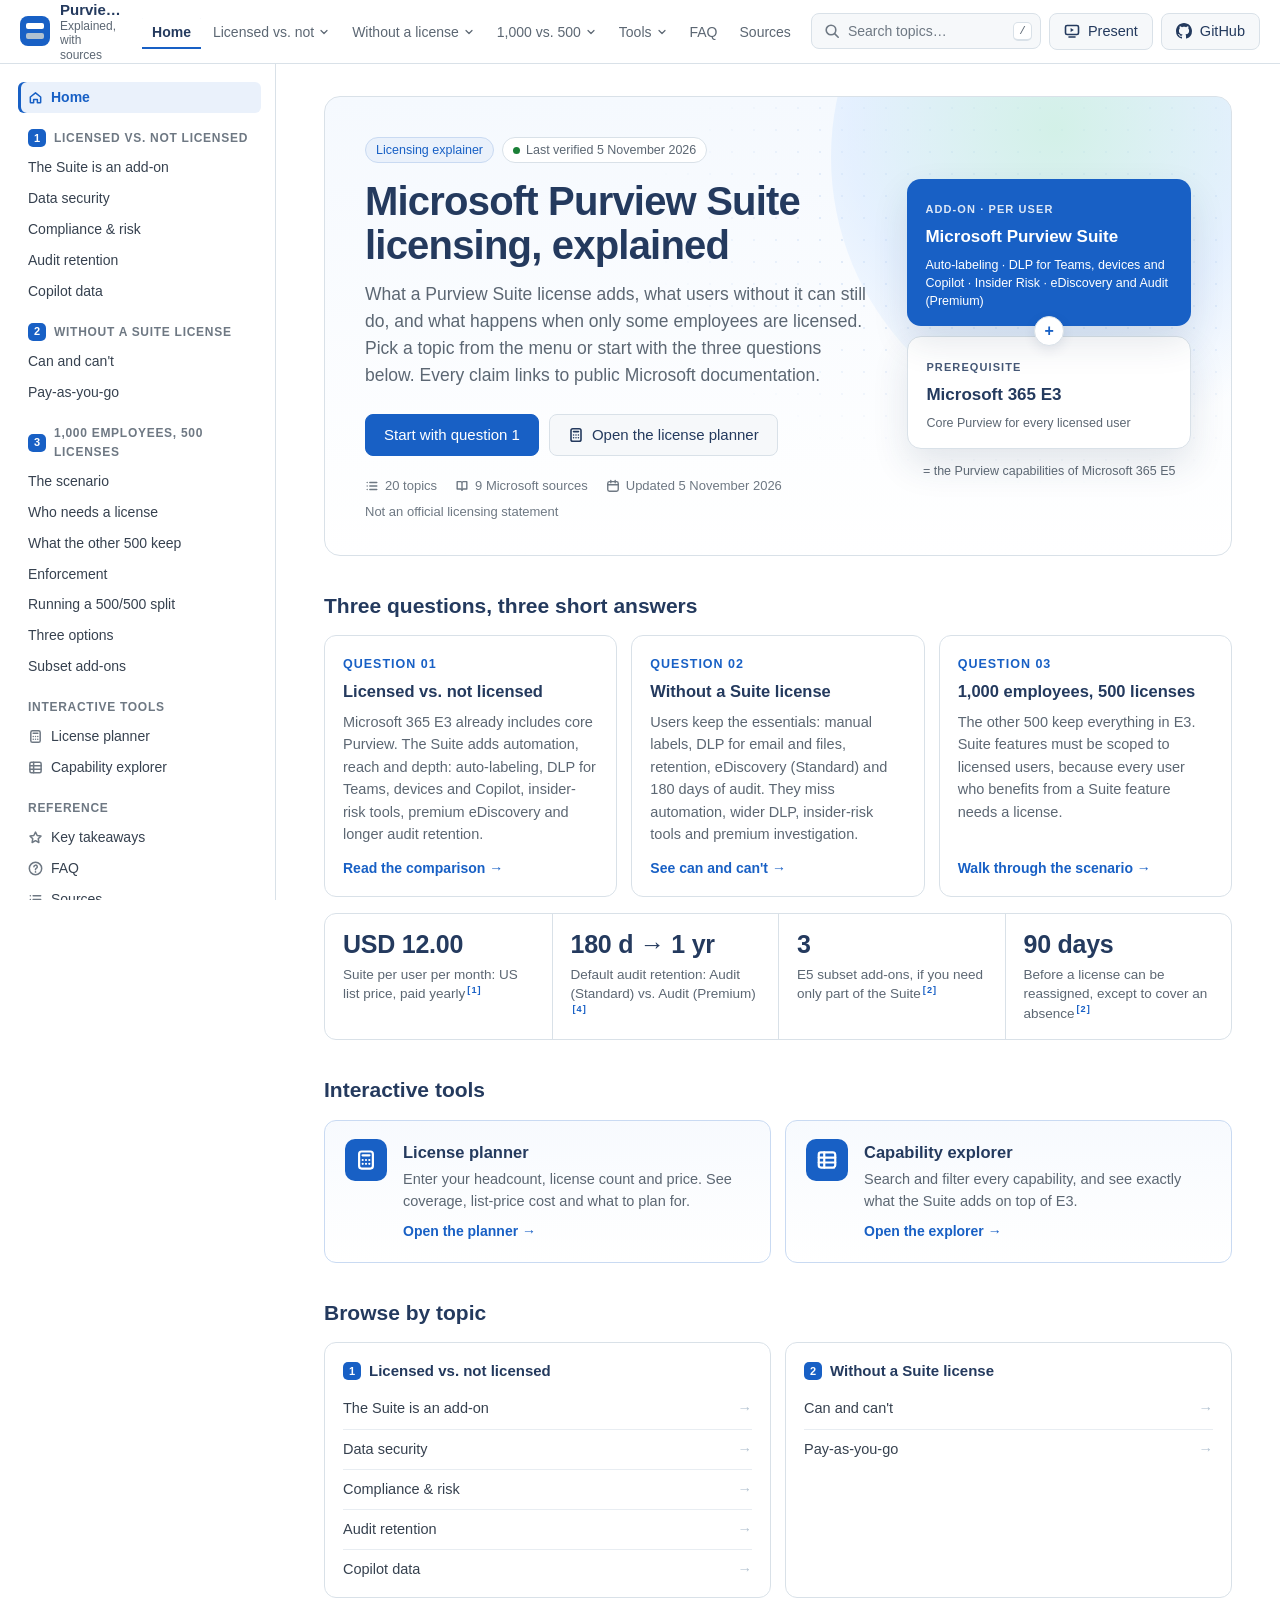
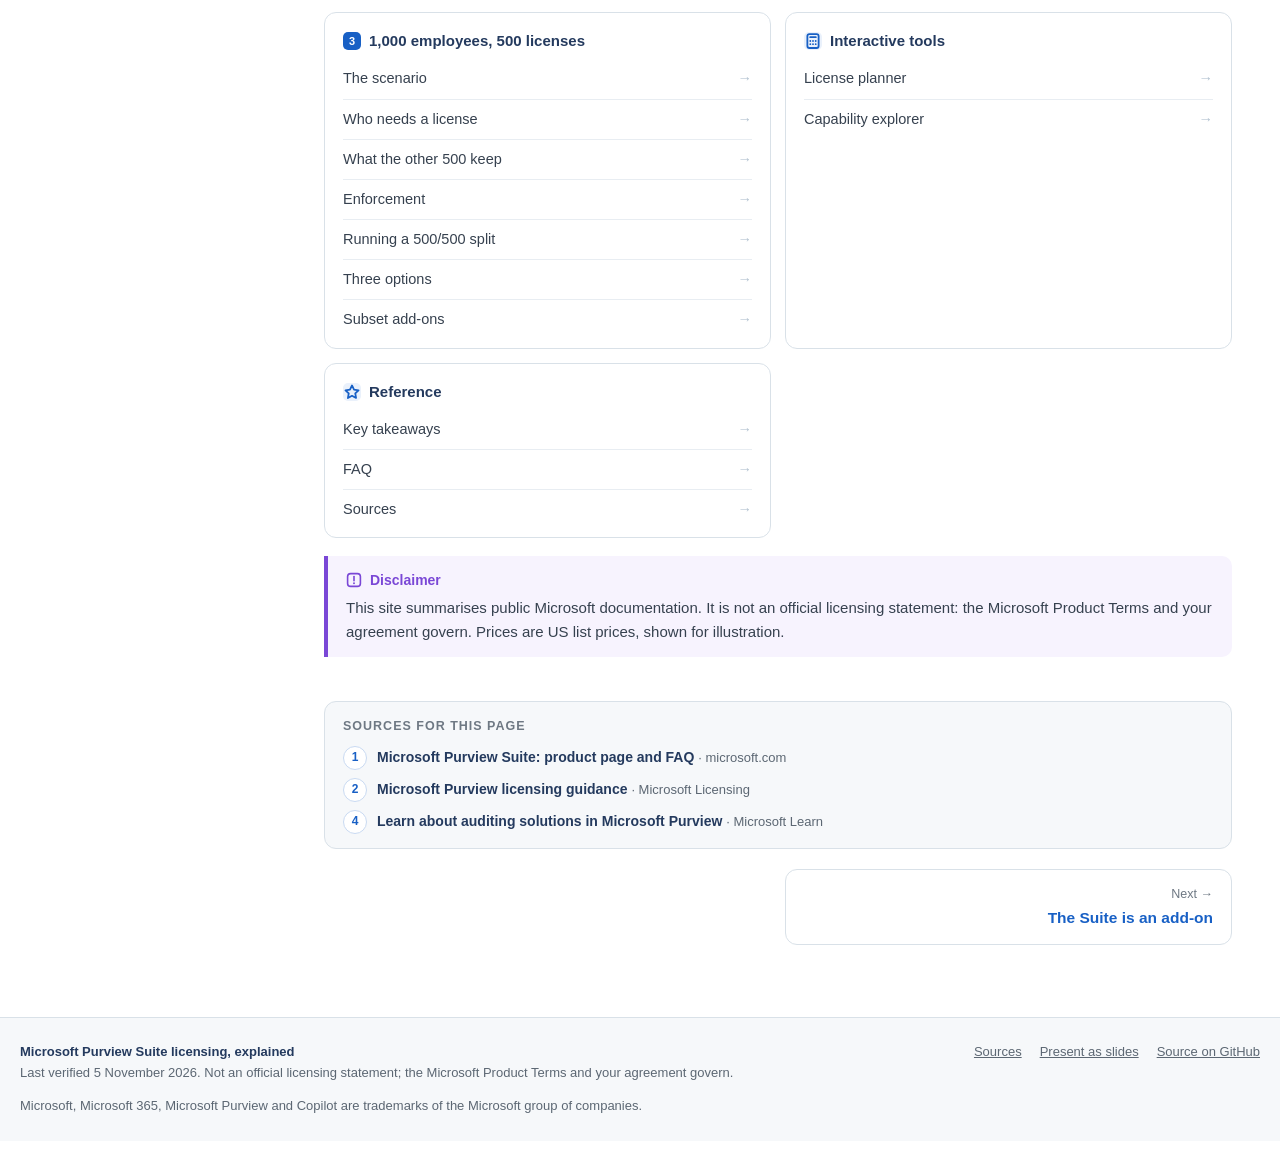
==== commit fa81c4eb: "Dynamic website: topic menu, one page per topic, search, citation pop-ups, license planner and capab" ====
--- a/index.html
+++ b/index.html
@@ -6,486 +6,226 @@
 <title>Microsoft Purview Suite licensing, explained</title>
 <meta name="description" content="What a Microsoft Purview Suite license adds, what users without it can still do, and what happens when only some employees are licensed, with a public Microsoft source behind every claim.">
 <meta name="robots" content="noindex">
-<meta property="og:type" content="article">
+<meta property="og:type" content="website">
 <meta property="og:title" content="Microsoft Purview Suite licensing, explained">
 <meta property="og:description" content="What a Microsoft Purview Suite license adds, what users without it can still do, and what happens when only some employees are licensed, with a public Microsoft source behind every claim.">
 <meta property="og:url" content="https://ibranibeny.github.io/purview-suite-licensing-explained/">
-<link rel="icon" type="image/png" href="[data-uri]">
+<link rel="icon" type="image/png" href="assets/favicon.png">
 <script>document.documentElement.classList.add('js');</script>
-<style>
-:root{--title:#243A5E;--fg:#36414F;--muted:#5C6773;--subtle:#6E7883;--accent:#1860C5;--accent2:#0F4FA8;--accent-bg:#EAF1FB;--accent-bd:#C9DAF2;--border:#D9E1E8;--border2:#E8EDF2;--subtle-bg:#F6F8FA;--green:#1A7F37;--green-bg:#E7F5EA;--amber:#8A5A00;--amber-bg:#FFF8E5;--amber-bd:#F0DCA4;--purple:#7A47D6;--purple-bg:#F7F3FE;--xgrey:#6E7781;--neut:#B4C3D1;--cell:#AFC0D0;--slate:#5B7186;--hl:#FFF1C2;--font:-apple-system,BlinkMacSystemFont,"Segoe UI","Noto Sans",Helvetica,Arial,sans-serif;--mono:ui-monospace,SFMono-Regular,"SF Mono",Menlo,Consolas,"Liberation Mono",monospace}
-*,*::before,*::after{box-sizing:border-box}
-html{scroll-behavior:smooth;scroll-padding-top:88px}
-body{margin:0;font-family:var(--font);font-size:16px;line-height:1.6;color:var(--fg);background:#fff;-webkit-font-smoothing:antialiased;text-rendering:optimizeLegibility}
-a{color:var(--accent)}
-:focus-visible{outline:2px solid var(--accent);outline-offset:2px;border-radius:4px}
-[hidden]{display:none!important}
-.sr{position:absolute;width:1px;height:1px;overflow:hidden;clip:rect(0 0 0 0);clip-path:inset(50%);white-space:nowrap}
-.skip{position:absolute;left:12px;top:-60px;z-index:100;background:#fff;border:1px solid var(--border);border-radius:6px;padding:8px 12px;color:var(--title)}
-.skip:focus{top:12px}
-.progress{position:fixed;top:0;left:0;right:0;height:3px;z-index:60;pointer-events:none}
-.progress span{display:block;height:100%;width:0;background:var(--accent)}
-
-/* header */
-.hdr{position:sticky;top:0;z-index:40;background:rgba(255,255,255,.94);-webkit-backdrop-filter:saturate(180%) blur(8px);backdrop-filter:saturate(180%) blur(8px);border-bottom:1px solid var(--border)}
-.hdr-in{max-width:1260px;margin:0 auto;height:64px;display:flex;align-items:center;gap:16px;padding:0 24px}
-.brand{display:flex;align-items:center;gap:10px;text-decoration:none;color:var(--title);flex:none}
-.mark{width:30px;height:30px;border-radius:8px;background:var(--accent);display:flex;flex-direction:column;justify-content:center;gap:4px;padding:0 6px;flex:none}
-.mark i{display:block;height:6px;border-radius:2px;background:#fff}
-.mark i+i{background:var(--cell)}
-.brand b{display:block;font-size:15px;font-weight:600;line-height:1.2}
-.brand small{display:block;font-size:12px;color:var(--muted);line-height:1.2}
-.hnav{display:flex;gap:2px;margin-left:16px;flex:1;min-width:0}
-.hnav a{font-size:14px;color:var(--muted);text-decoration:none;padding:6px 10px;border-radius:6px;white-space:nowrap}
-.hnav a:hover{color:var(--title);background:var(--subtle-bg)}
-.hnav a[aria-current="true"]{color:var(--title);font-weight:600;background:var(--subtle-bg)}
-.hact{display:flex;gap:8px;flex:none;margin-left:auto}
-.btn{display:inline-flex;align-items:center;gap:8px;font:inherit;font-size:14px;font-weight:500;line-height:20px;padding:6px 14px;border-radius:6px;border:1px solid var(--border);background:var(--subtle-bg);color:var(--title);text-decoration:none;cursor:pointer;white-space:nowrap;transition:background .15s,border-color .15s,box-shadow .15s}
-.btn:hover{background:#EEF2F6;border-color:#C6D0DA}
-.btn.primary{background:var(--accent);border-color:var(--accent);color:#fff}
-.btn.primary:hover{background:var(--accent2);border-color:var(--accent2)}
-.btn.lg{font-size:15px;padding:10px 18px;border-radius:8px}
-.btn svg{width:16px;height:16px;flex:none}
-
-/* hero */
-.hero{position:relative;overflow:hidden;border-bottom:1px solid var(--border);background:linear-gradient(180deg,#F5F9FE 0%,#FFFFFF 100%)}
-.hero::before{content:"";position:absolute;inset:0;background-image:radial-gradient(rgba(24,96,197,.16) 1px,transparent 1.2px);background-size:22px 22px;-webkit-mask-image:radial-gradient(60% 75% at 75% 35%,#000 20%,transparent 75%);mask-image:radial-gradient(60% 75% at 75% 35%,#000 20%,transparent 75%)}
-.hero::after{content:"";position:absolute;width:640px;height:640px;right:-140px;top:-220px;border-radius:50%;background:radial-gradient(circle at 40% 45%,rgba(205,239,228,.85),rgba(214,232,255,.55) 45%,rgba(255,255,255,0) 70%)}
-.hero-in{position:relative;z-index:1;max-width:1260px;margin:0 auto;padding:68px 24px 60px;display:grid;grid-template-columns:minmax(0,1.3fr) minmax(0,.8fr);gap:48px;align-items:center}
-.pills{display:flex;flex-wrap:wrap;gap:8px}
-.pill{display:inline-flex;align-items:center;gap:6px;font-size:12.5px;font-weight:500;line-height:18px;padding:3px 10px;border-radius:999px;border:1px solid var(--border);background:#fff;color:var(--muted)}
-.pill.acc{border-color:var(--accent-bd);background:var(--accent-bg);color:var(--accent)}
-.pill .dot{width:7px;height:7px;border-radius:50%;background:var(--green)}
-.hero h1{font-size:48px;line-height:1.08;letter-spacing:-.022em;color:var(--title);margin:18px 0 0;font-weight:700}
-.hero .lede{font-size:19px;line-height:1.55;color:var(--muted);margin:18px 0 0;max-width:640px}
-.cta{display:flex;flex-wrap:wrap;gap:10px;margin-top:28px}
-.meta{display:flex;flex-wrap:wrap;gap:6px 20px;margin-top:22px;font-size:13.5px;color:var(--subtle)}
-.meta span{display:inline-flex;align-items:center;gap:6px}
-.meta svg{width:14px;height:14px}
-.art{position:relative;display:flex;flex-direction:column;gap:10px;max-width:380px;justify-self:end;width:100%}
-.art .card-a{border-radius:14px;padding:18px 20px;box-shadow:0 18px 40px rgba(36,58,94,.12)}
-.art .k{font-size:11.5px;font-weight:600;letter-spacing:.1em;text-transform:uppercase;opacity:.85}
-.art b{display:block;font-size:18px;margin-top:2px}
-.art .s{font-size:13px;margin-top:6px;line-height:1.45}
-.art .suite{background:var(--accent);color:#fff}
-.art .e3{background:#fff;color:var(--title);border:1px solid var(--border)}
-.art .e3 .s{color:var(--muted)}
-.art .plus{align-self:center;width:32px;height:32px;border-radius:50%;background:#fff;border:1px solid var(--border);color:var(--accent);font-weight:700;display:flex;align-items:center;justify-content:center;margin:-22px 0;z-index:2;box-shadow:0 4px 12px rgba(36,58,94,.1)}
-.art .eq{font-size:13px;color:var(--muted);text-align:center;margin-top:4px}
-.js .art .suite{animation:drop 1s .25s cubic-bezier(.2,.8,.2,1) both}
-.js .art .e3{animation:rise .8s .1s cubic-bezier(.2,.8,.2,1) both}
-.js .art .plus,.js .art .eq{animation:fade .6s .9s both}
-@keyframes drop{from{opacity:0;transform:translateY(-36px)}to{opacity:1;transform:none}}
-@keyframes rise{from{opacity:0;transform:translateY(18px)}to{opacity:1;transform:none}}
-@keyframes fade{from{opacity:0}to{opacity:1}}
-
-/* layout */
-.layout{max-width:1260px;margin:0 auto;padding:0 24px;display:grid;grid-template-columns:236px minmax(0,1fr);gap:56px}
-.tocd{position:sticky;top:88px;max-height:calc(100vh - 104px);overflow:auto;padding:30px 4px 24px 0}
-.tocd summary{display:none}
-.toc .tt{font-size:12px;font-weight:600;letter-spacing:.08em;text-transform:uppercase;color:var(--subtle);margin:0 0 10px 12px}
-.toc ol{list-style:none;margin:0;padding:0}
-.toc a{display:block;font-size:13.5px;line-height:1.4;color:var(--muted);text-decoration:none;padding:5px 10px 5px 12px;border-left:2px solid var(--border2)}
-.toc a:hover{color:var(--title);border-left-color:var(--border)}
-.toc a[aria-current="true"]{color:var(--accent);border-left-color:var(--accent);font-weight:600;background:linear-gradient(90deg,var(--accent-bg),rgba(234,241,251,0))}
-.toc .l2 a{padding-left:24px;font-size:13px}
-.toc .l1{margin-top:6px}
-.article{min-width:0;max-width:880px;padding:26px 0 72px}
-
-/* typography */
-.sec{padding-top:8px}
-.eyebrow{font-size:12.5px;font-weight:600;letter-spacing:.1em;text-transform:uppercase;color:var(--accent);margin:56px 0 0}
-.article .eyebrow{margin:64px 0 0}
-.article .sec:first-child .eyebrow{margin-top:22px}
-figure{margin:0}
-.article h2{font-size:30px;line-height:1.2;letter-spacing:-.012em;color:var(--title);margin:6px 0 0;padding-bottom:12px;border-bottom:1px solid var(--border)}
-.article h3{font-size:21px;line-height:1.3;color:var(--title);margin:44px 0 0;scroll-margin-top:88px}
-.article p{margin:12px 0 0}
-.lead{font-size:17px;color:var(--muted)}
-.anchor{opacity:0;margin-left:8px;color:var(--subtle);text-decoration:none;font-weight:400;transition:opacity .15s}
-h2:hover .anchor,h3:hover .anchor,.anchor:focus{opacity:1}
-.cites{font-size:.68em;line-height:0;vertical-align:super;color:var(--accent);font-weight:600;margin-left:2px;white-space:nowrap}
-.cite{text-decoration:none;padding:0 1px}
-.cite:hover{text-decoration:underline}
-.label{display:inline-flex;align-items:center;font-size:12px;font-weight:500;line-height:18px;padding:1px 9px;border-radius:999px;border:1px solid var(--border);color:var(--muted);background:#fff;vertical-align:middle}
-.label.acc{border-color:var(--accent-bd);color:var(--accent);background:var(--accent-bg)}
-.label.amber{border-color:var(--amber-bd);color:var(--amber);background:var(--amber-bg)}
-
-/* callouts */
-.answer{border:1px solid var(--accent-bd);background:linear-gradient(180deg,#F4F8FE,#FFFFFF);border-radius:12px;padding:18px 22px;margin-top:20px}
-.answer .at,.alert .at{display:flex;align-items:center;gap:8px;font-size:14px;font-weight:600;margin:0}
-.answer .at{color:var(--accent)}
-.answer p.big{font-size:18px;line-height:1.6;color:var(--title);margin-top:6px}
-.at svg{width:16px;height:16px;flex:none}
-.alert{border-left:4px solid var(--c);background:var(--b);border-radius:0 10px 10px 0;padding:13px 18px;margin-top:18px}
-.alert .at{color:var(--c)}
-.alert p{margin:4px 0 0;color:var(--fg);font-size:15px}
-.alert.note{--c:var(--accent);--b:#F3F7FD}
-.alert.tip{--c:var(--green);--b:#F1F9F3}
-.alert.imp{--c:var(--purple);--b:var(--purple-bg)}
-.alert.warn{--c:var(--amber);--b:#FFFAEB}
-
-/* overview */
-.qcards{display:grid;grid-template-columns:repeat(3,minmax(0,1fr));gap:14px;margin-top:20px}
-.qc{display:flex;flex-direction:column;border:1px solid var(--border);border-radius:12px;padding:18px 18px 16px;background:#fff;text-decoration:none;color:inherit;transition:border-color .2s,box-shadow .2s,transform .2s}
-.qc:hover{border-color:var(--accent-bd);box-shadow:0 10px 26px rgba(36,58,94,.09);transform:translateY(-2px)}
-.qc .qn{font-size:12.5px;font-weight:700;color:var(--accent);letter-spacing:.08em}
-.qc h4{margin:6px 0 0;font-size:16.5px;color:var(--title);line-height:1.35}
-.qc p{margin:8px 0 0;font-size:14.5px;color:var(--muted);line-height:1.55;flex:1}
-.qc .go{margin-top:12px;font-size:14px;font-weight:600;color:var(--accent)}
-.kpis-row{display:grid;grid-template-columns:repeat(4,minmax(0,1fr));gap:0;margin-top:18px;border:1px solid var(--border);border-radius:12px;overflow:hidden}
-.kp{padding:16px 18px;border-left:1px solid var(--border)}
-.kp:first-child{border-left:0}
-.kp .v{font-size:26px;font-weight:700;color:var(--title);line-height:1.15;letter-spacing:-.01em;font-variant-numeric:tabular-nums}
-.kp .d{font-size:13.5px;color:var(--muted);margin-top:6px;line-height:1.45}
-
-/* stack */
-.stack-grid{display:grid;grid-template-columns:minmax(0,1fr) minmax(0,1fr);gap:30px;margin-top:18px;align-items:start}
-.stack{display:flex;flex-direction:column;gap:12px}
-.blk{border-radius:12px;padding:16px 20px}
-.blk h4{margin:0;font-size:18px}
-.blk .k2{font-size:14px;margin-top:2px}
-.chips{display:flex;flex-wrap:wrap;gap:6px;margin-top:10px}
-.chip{font-size:12.5px;line-height:18px;padding:2px 9px;border-radius:999px}
-.blk.suite{background:var(--accent);color:#fff;box-shadow:0 12px 28px rgba(24,96,197,.22)}
-.blk.suite .chip{background:rgba(255,255,255,.14);border:1px solid rgba(255,255,255,.4);color:#fff}
-.blk.e3{background:#EEF2F6;color:var(--title);border:1px solid var(--border)}
-.blk.e3 .k2{color:var(--muted)}
-.blk.e3 .chip{background:#fff;border:1px solid var(--border);color:var(--fg)}
-.js .stack .blk.suite{opacity:0;transform:translateY(-26px)}
-.stack.in .blk.suite{opacity:1;transform:none;transition:opacity .6s ease .15s,transform .8s cubic-bezier(.2,.8,.2,1) .15s}
-.facts{margin:0;display:flex;flex-direction:column;gap:14px}
-.facts dt{font-size:12.5px;font-weight:600;letter-spacing:.08em;text-transform:uppercase;color:var(--accent)}
-.facts dd{margin:2px 0 0;font-size:15.5px}
-.eq{margin-top:14px;font-weight:600;color:var(--title);font-size:15px}
-
-/* tables */
-.tw{overflow-x:auto;margin-top:16px;border:1px solid var(--border);border-radius:10px}
-.t{width:100%;border-collapse:collapse;font-size:14.5px;line-height:1.45}
-.t thead th{background:var(--subtle-bg);color:var(--title);font-weight:600;text-align:start;padding:10px 14px;border-bottom:1px solid var(--border)}
-.t thead th.hi{color:var(--accent)}
-.t td,.t tbody th{padding:9px 14px;border-top:1px solid var(--border2);vertical-align:top;text-align:start;font-weight:400}
-.t tbody tr:first-child td,.t tbody tr:first-child th{border-top:0}
-.t tbody th{font-weight:600;color:var(--title)}
-.t tbody tr:hover td,.t tbody tr:hover th{background:#FAFBFD}
-.y,.n{display:inline-flex;align-items:center;justify-content:center;width:18px;height:18px;border-radius:50%;font-size:11px;font-weight:700;margin-right:7px;vertical-align:-3px;flex:none}
-.y{background:var(--green-bg);color:var(--green)}
-.n{background:#EEF1F4;color:var(--xgrey)}
-.cap{font-size:13.5px;color:var(--subtle);margin-top:10px}
-
-/* cards */
-.cards{display:grid;grid-template-columns:repeat(3,minmax(0,1fr));gap:14px;margin-top:16px}
-.card{border:1px solid var(--border);border-radius:12px;padding:15px 18px;background:#fff}
-.card.tint{background:var(--accent-bg);border-color:var(--accent-bd)}
-.card h4{margin:0;font-size:15.5px;color:var(--title)}
-.card p{margin:4px 0 0;font-size:14.5px;color:var(--muted);line-height:1.5}
-.duo{display:grid;grid-template-columns:repeat(2,minmax(0,1fr));gap:16px;margin-top:18px}
-.lc{border:1px solid var(--border);border-radius:12px;padding:16px 20px 8px;background:#fff}
-.lc.tint{background:var(--accent-bg);border-color:var(--accent-bd)}
-.lc h4{margin:0 0 4px;font-size:16.5px;color:var(--title);display:flex;align-items:center;gap:8px}
-.lc ul{list-style:none;margin:0;padding:0}
-.lc li{padding:9px 0;border-top:1px solid var(--border2)}
-.lc.tint li{border-top-color:#D3E1F4}
-.lc li:first-child{border-top:0}
-.lc li b{display:block;color:var(--title);font-size:15px;font-weight:600}
-.lc li span{display:block;color:var(--muted);font-size:14px;line-height:1.45}
-.grid3{display:grid;grid-template-columns:repeat(3,minmax(0,1fr));gap:14px;margin-top:18px}
-.pc{border:1px solid var(--border);border-radius:12px;padding:16px 18px;display:flex;flex-direction:column;background:#fff;transition:border-color .2s,box-shadow .2s,transform .2s}
-.pc:hover{border-color:var(--accent-bd);box-shadow:0 8px 24px rgba(36,58,94,.08);transform:translateY(-2px)}
-.pc h4{margin:0;font-size:15.5px;color:var(--title)}
-.pc p{margin:6px 0 0;font-size:14px;color:var(--muted);flex:1;line-height:1.5}
-.pc .meter{margin-top:12px;align-self:flex-start;font-size:12px;font-weight:600;color:var(--amber);background:var(--amber-bg);border:1px solid var(--amber-bd);border-radius:999px;padding:2px 10px}
-
-/* charts */
-.chart-box{border:1px solid var(--border);border-radius:12px;padding:18px 22px 12px;margin-top:16px;background:#fff}
-.chart{position:relative;--lw:200px;--rr:170px}
-.chart .gl{position:absolute;top:0;bottom:30px;left:var(--lw);right:var(--rr);pointer-events:none}
-.chart .gl i{position:absolute;top:0;bottom:0;left:var(--x);width:1px;background:var(--border2)}
-.chart .gl i:first-child{background:#8A99A8;width:2px;margin-left:-1px}
-.row{display:grid;grid-template-columns:var(--lw) minmax(0,1fr) var(--rr);align-items:center;height:62px}
-.rl b{display:block;font-size:15px;color:var(--title);line-height:1.3}
-.rl span{display:block;font-size:13px;color:var(--muted)}
-.plot{position:relative;height:34px}
-.bar{position:absolute;top:0;bottom:0;left:var(--l,0);width:var(--w);border-radius:0 6px 6px 0;display:flex;align-items:center;justify-content:center;overflow:hidden;white-space:nowrap;font-size:12.5px;font-weight:600}
-.bar.flat{border-radius:0}
-.bar.blue{background:var(--accent);color:#fff}
-.bar.neut{background:var(--neut);color:var(--title)}
-.val{position:absolute;top:50%;left:calc(var(--w) + 10px);transform:translateY(-50%);font-size:15px;font-weight:600;color:var(--title);white-space:nowrap}
-.val.muted{left:10px;font-weight:400;font-style:italic;color:var(--muted);font-size:14px;white-space:normal;width:calc(100% + var(--rr) - 10px);line-height:1.35}
-.js .chart .bar{width:0;transition:width 1.1s cubic-bezier(.2,.8,.2,1);transition-delay:calc(var(--d,0)*180ms + 150ms)}
-.js .chart .val{opacity:0;transition:opacity .4s ease;transition-delay:calc(var(--d,0)*180ms + 900ms)}
-.chart.in .bar{width:var(--w)}
-.chart.in .val{opacity:1}
-.ax{position:relative;height:30px;margin-left:var(--lw);margin-right:var(--rr)}
-.ax span{position:absolute;top:8px;left:var(--x);transform:translateX(-50%);font-size:12px;color:var(--subtle);white-space:nowrap}
-.fc{font-size:13.5px;color:var(--subtle);margin-top:4px}
-
-/* scenario */
-.scen{display:grid;grid-template-columns:auto minmax(0,1fr);gap:44px;align-items:start;margin-top:18px;border:1px solid var(--border);border-radius:12px;padding:22px 24px}
-.waffle{display:grid;grid-template-columns:repeat(10,26px);grid-auto-rows:26px;gap:6px}
-.cell{border-radius:5px;background:var(--cell)}
-.cell.lic{background:var(--accent)}
-.js .waffle .cell.lic{background:var(--cell);transition:background-color .45s ease;transition-delay:calc(var(--i,0)*16ms + 250ms)}
-.waffle.in .cell.lic{background:var(--accent)}
-.legend{display:flex;flex-wrap:wrap;gap:6px 16px;margin-top:12px;font-size:13px;color:var(--muted)}
-.legend i{display:inline-block;width:12px;height:12px;border-radius:3px;vertical-align:-1px;margin-right:6px}
-.kpis{display:flex;flex-direction:column;gap:18px}
-.kpi .num{font-size:46px;font-weight:700;line-height:1;color:var(--slate);font-variant-numeric:tabular-nums;letter-spacing:-.02em}
-.kpi.blue .num{color:var(--accent)}
-.kpi .lbl{font-size:15.5px;color:var(--fg);margin-top:4px}
-.quote{margin:18px 0 0;border-left:4px solid var(--accent);background:var(--accent-bg);border-radius:0 12px 12px 0;padding:15px 22px}
-.quote p{margin:0;font-size:18px;font-weight:600;font-style:italic;color:var(--title);line-height:1.45}
-.quote cite{display:block;margin-top:6px;font-style:normal;font-size:13.5px;color:var(--muted)}
-
-/* steps */
-.steps{list-style:none;margin:18px 0 0;padding:0;position:relative}
-.steps::before{content:"";position:absolute;left:17px;top:22px;bottom:22px;width:2px;background:var(--border)}
-.steps li{position:relative;display:grid;grid-template-columns:36px minmax(0,1fr);gap:14px;padding:8px 0}
-.steps .dotn{width:36px;height:36px;border-radius:50%;background:var(--accent);color:#fff;font-weight:700;display:flex;align-items:center;justify-content:center;box-shadow:0 0 0 4px #fff;font-size:15px}
-.steps h4{margin:5px 0 0;font-size:16px;color:var(--title)}
-.steps p{margin:2px 0 0;font-size:15px;color:var(--muted)}
-
-/* takeaways + faq */
-.tk{list-style:none;margin:18px 0 0;padding:0;display:grid;grid-template-columns:repeat(2,minmax(0,1fr));gap:14px;counter-reset:tk}
-.tk li{position:relative;border:1px solid var(--border);border-radius:12px;padding:18px 20px 18px 62px;background:#fff;font-size:16px;color:var(--title);line-height:1.5}
-.tk li::before{counter-increment:tk;content:counter(tk);position:absolute;left:18px;top:17px;width:30px;height:30px;border-radius:50%;background:var(--accent-bg);color:var(--accent);font-weight:700;font-size:14px;display:flex;align-items:center;justify-content:center}
-.next{margin-top:16px;font-size:16px;color:var(--title)}
-.faq{margin-top:18px;border:1px solid var(--border);border-radius:12px;overflow:hidden}
-.faq details{border-top:1px solid var(--border)}
-.faq details:first-child{border-top:0}
-.faq summary{cursor:pointer;list-style:none;padding:15px 20px;font-weight:600;color:var(--title);display:flex;justify-content:space-between;gap:16px;align-items:center}
-.faq summary::-webkit-details-marker{display:none}
-.faq summary::after{content:"";width:8px;height:8px;border-right:2px solid var(--muted);border-bottom:2px solid var(--muted);transform:rotate(45deg);transition:transform .2s;flex:none;margin-top:-4px}
-.faq details[open] summary::after{transform:rotate(-135deg);margin-top:4px}
-.faq summary:hover{background:var(--subtle-bg)}
-.faq .fa{padding:0 20px 16px}
-.faq .fa p{margin:0;font-size:15.5px}
-
-/* sources */
-.refs{list-style:none;margin:18px 0 0;padding:0;border:1px solid var(--border);border-radius:12px;overflow:hidden}
-.refs li{display:grid;grid-template-columns:36px minmax(0,1fr);gap:12px;padding:14px 18px;border-top:1px solid var(--border2);scroll-margin-top:110px}
-.refs li:first-child{border-top:0}
-.refs .no{width:28px;height:28px;border-radius:50%;background:var(--accent-bg);color:var(--accent);font-weight:700;font-size:13px;display:flex;align-items:center;justify-content:center}
-.refs a{font-weight:600;color:var(--title);text-decoration:none}
-.refs a:hover{color:var(--accent);text-decoration:underline}
-.refs .m{font-size:13.5px;color:var(--muted);margin-top:2px}
-.refs .u{font-family:var(--mono);font-size:12px;color:var(--subtle);word-break:break-all;margin-top:4px}
-.flash{animation:flash 2.4s ease}
-@keyframes flash{0%,55%{background:var(--hl)}100%{background:rgba(255,241,194,0)}}
-
-/* footer + floating buttons */
-.ftr{border-top:1px solid var(--border);background:var(--subtle-bg)}
-.ftr-in{max-width:1260px;margin:0 auto;padding:28px 24px;display:flex;flex-wrap:wrap;gap:14px 40px;justify-content:space-between;font-size:13px;color:var(--muted);line-height:1.6}
-.ftr a{color:var(--muted)}
-.ftr b{color:var(--title)}
-.ftr .links{display:flex;flex-wrap:wrap;gap:6px 18px}
-.fab{position:fixed;right:22px;bottom:22px;z-index:50;border:1px solid var(--border);background:#fff;color:var(--title);border-radius:999px;padding:9px 16px;font:inherit;font-size:14px;box-shadow:0 8px 24px rgba(36,58,94,.15);cursor:pointer}
-.fab:hover{background:var(--subtle-bg)}
-.fab.round{width:44px;height:44px;padding:0;display:flex;align-items:center;justify-content:center}
-.fab.round svg{width:18px;height:18px}
-.fab.up2{bottom:76px}
-
-/* scroll reveal */
-.js .rv{opacity:0;transform:translateY(14px);transition:opacity .6s ease,transform .7s cubic-bezier(.2,.8,.2,1)}
-.js .rv.in{opacity:1;transform:none}
-
-/* responsive */
-@media (max-width:1180px){.hnav{display:none}}
-@media (max-width:1000px){
- .layout{grid-template-columns:minmax(0,1fr);gap:0}
- .tocd{position:static;max-height:none;overflow:visible;padding:18px 0 0}
- .tocd summary{display:flex;align-items:center;justify-content:space-between;border:1px solid var(--border);border-radius:10px;padding:10px 14px;font-weight:600;color:var(--title);cursor:pointer;list-style:none;background:var(--subtle-bg)}
- .tocd summary::-webkit-details-marker{display:none}
- .tocd[open] summary{border-radius:10px 10px 0 0}
- .tocd .toc{border:1px solid var(--border);border-top:0;border-radius:0 0 10px 10px;padding:10px 0}
- .tocd .toc .tt{display:none}
- .hero-in{grid-template-columns:minmax(0,1fr);gap:28px}
- .art{justify-self:start}
-}
-@media (max-width:760px){
- .hdr-in{padding:0 14px;gap:10px}
- .brand small{display:none}
- .hact .btn .t{display:none}
- .hero-in{padding:40px 16px 40px}
- .hero h1{font-size:34px}
- .hero .lede{font-size:17px}
- .art{display:none}
- .layout{padding:0 16px}
- .article h2{font-size:25px}
- .article h3{font-size:19px}
- .qcards,.cards,.grid3,.duo,.tk,.stack-grid{grid-template-columns:minmax(0,1fr)}
- .kpis-row{grid-template-columns:repeat(2,minmax(0,1fr))}
- .kp:nth-child(3){border-left:0}
- .kp:nth-child(n+3){border-top:1px solid var(--border)}
- .scen{grid-template-columns:minmax(0,1fr);gap:22px;padding:18px}
- .waffle{grid-template-columns:repeat(10,22px);grid-auto-rows:22px;gap:5px}
- .chart,.chart.opt{--lw:0px;--rr:104px}
- .chart .gl{display:none}
- .row{grid-template-columns:minmax(0,1fr) var(--rr);height:auto;row-gap:6px;padding:8px 0}
- .rl{grid-column:1 / -1}
- .rl b,.rl span{display:inline;font-size:13.5px}
- .rl span{margin-left:6px;font-size:12.5px}
- .plot{border-left:2px solid #8A99A8}
- .chart-box{padding:14px 14px 10px}
- .val{font-size:13px}
- .val.muted{font-size:12.5px}
- .ax span:not(:first-child):not(:last-child){display:none}
- .t{font-size:13.5px}
- .t td,.t tbody th,.t thead th{padding:8px 10px}
- .answer p.big{font-size:16.5px}
- .fab{right:14px;bottom:14px}
- .fab.up2{bottom:66px}
-}
-
-/* print */
-@media print{
- *,*::before,*::after{-webkit-print-color-adjust:exact;print-color-adjust:exact;transition:none!important;animation:none!important}
- html{scroll-behavior:auto}
- .hdr,.progress,.side,.fab,.cta,.anchor,.skip,.art{display:none!important}
- .hero{border:0;background:none}
- .hero::before,.hero::after{display:none}
- .hero-in{display:block;padding:0 0 8px}
- .layout{display:block;max-width:none;padding:0}
- .article{max-width:none;padding:0}
- .js .rv{opacity:1!important;transform:none!important}
- .js .chart .bar{width:var(--w)!important}
- .js .chart .val{opacity:1!important}
- .js .waffle .cell.lic{background:var(--accent)!important}
- .js .stack .blk.suite{opacity:1!important;transform:none!important}
- h2,h3{break-after:avoid}
- .tw,.chart-box,.card,.lc,.pc,.scen,.answer,.alert,.quote,.refs li,.faq details{break-inside:avoid}
-}
-@media (prefers-reduced-motion:reduce){
- html{scroll-behavior:auto}
- *,*::before,*::after{animation-duration:.001ms!important;animation-delay:0s!important;transition-duration:.001ms!important;transition-delay:0s!important}
-}
-
-</style>
+<link rel="stylesheet" href="assets/site.css">
 </head>
 <body>
 <a class="skip" href="#main">Skip to content</a>
 <div class="progress" aria-hidden="true"><span id="pbar"></span></div>
 <header class="hdr">
   <div class="hdr-in">
-    <a class="brand" href="#top" aria-label="Purview Suite licensing, explained: back to top"><span class="mark" aria-hidden="true"><i></i><i></i></span><span><b>Purview Suite licensing</b><small>Explained, with sources</small></span></a>
-    <nav class="hnav" aria-label="Sections">
-      <a href="#overview">Overview</a><a href="#q1">Licensed vs. not</a><a href="#q2">Without the Suite</a><a href="#q3">1,000 vs. 500</a><a href="#faq">FAQ</a><a href="#sources">Sources</a>
-    </nav>
+    <button type="button" class="iconbtn menubtn jsonly" id="menubtn" data-act="menu" aria-controls="side" aria-expanded="false" aria-label="Open the topic menu"><svg viewBox="0 0 16 16" aria-hidden="true"><path d="M2.5 4h11M2.5 8h11M2.5 12h11" fill="none" stroke="currentColor" stroke-width="1.6" stroke-linecap="round" stroke-linejoin="round"/></svg></button>
+    <a class="brand" href="#t-home" data-topic="home" aria-label="Purview Suite licensing, explained: home"><span class="mark" aria-hidden="true"><i></i><i></i></span><span><b>Purview Suite licensing</b><small>Explained, with sources</small></span></a>
+    <nav class="topnav" aria-label="Topics">
+  <a class="pn" href="#t-home" data-topic="home">Home</a>
+  <div class="dd"><button type="button" class="pn" data-gid="q1" aria-expanded="false" aria-controls="dd-q1">Licensed vs. not<svg viewBox="0 0 16 16" aria-hidden="true"><path d="M4 6l4 4 4-4" fill="none" stroke="currentColor" stroke-width="1.6" stroke-linecap="round" stroke-linejoin="round"/></svg></button><div class="dd-panel" id="dd-q1" hidden><p class="dd-h">Question 01 · Licensed vs. not licensed</p><div class="dd-list"><a href="#t-suite" data-topic="suite"><b>The Suite is an add-on</b><span>What the license is, what it needs and what it costs.</span></a><a href="#t-data-security" data-topic="data-security"><b>Data security</b><span>Labels, encryption, DLP and cloud apps: Microsoft 365 E3 compared with E3 plus the Suite.</span></a><a href="#t-compliance" data-topic="compliance"><b>Compliance & risk</b><span>Retention, records, eDiscovery, audit and insider risk.</span></a><a href="#t-audit" data-topic="audit"><b>Audit retention</b><span>Default audit log retention by license, drawn to scale.</span></a><a href="#t-copilot" data-topic="copilot"><b>Copilot data</b><span>What Purview does for Microsoft 365 Copilot interactions, with and without the Suite.</span></a></div></div></div>
+  <div class="dd"><button type="button" class="pn" data-gid="q2" aria-expanded="false" aria-controls="dd-q2">Without a license<svg viewBox="0 0 16 16" aria-hidden="true"><path d="M4 6l4 4 4-4" fill="none" stroke="currentColor" stroke-width="1.6" stroke-linecap="round" stroke-linejoin="round"/></svg></button><div class="dd-panel" id="dd-q2" hidden><p class="dd-h">Question 02 · Without a Suite license</p><div class="dd-list"><a href="#t-without" data-topic="without"><b>Can and can't</b><span>What Microsoft 365 E3 users without the Suite keep, and what they miss.</span></a><a href="#t-payg" data-topic="payg"><b>Pay-as-you-go</b><span>Capabilities billed by usage through Azure, with or without the Suite.</span></a></div></div></div>
+  <div class="dd"><button type="button" class="pn" data-gid="q3" aria-expanded="false" aria-controls="dd-q3">1,000 vs. 500<svg viewBox="0 0 16 16" aria-hidden="true"><path d="M4 6l4 4 4-4" fill="none" stroke="currentColor" stroke-width="1.6" stroke-linecap="round" stroke-linejoin="round"/></svg></button><div class="dd-panel wide" id="dd-q3" hidden><p class="dd-h">Question 03 · 1,000 employees, 500 licenses</p><div class="dd-list"><a href="#t-scenario" data-topic="scenario"><b>The scenario</b><span>What happens to the other 500, and the rule that decides who needs a license.</span></a><a href="#t-who-needs" data-topic="who-needs"><b>Who needs a license</b><span>Microsoft's examples of who needs a license once a Suite feature applies.</span></a><a href="#t-impact" data-topic="impact"><b>What the other 500 keep</b><span>Per-user view when Suite policies are scoped to the licensed users.</span></a><a href="#t-enforcement" data-topic="enforcement"><b>Enforcement</b><span>What the service enforces, and what you must scope yourself.</span></a><a href="#t-run" data-topic="run"><b>Running a 500/500 split</b><span>Recommended practice for a partial rollout that stays inside the licensing rules.</span></a><a href="#t-options" data-topic="options"><b>Three options</b><span>Coverage and list-price cost of each option.</span></a><a href="#t-add-ons" data-topic="add-ons"><b>Subset add-ons</b><span>Three add-ons that each cover part of the Suite.</span></a></div></div></div>
+  <div class="dd"><button type="button" class="pn" data-gid="tools" aria-expanded="false" aria-controls="dd-tools">Tools<svg viewBox="0 0 16 16" aria-hidden="true"><path d="M4 6l4 4 4-4" fill="none" stroke="currentColor" stroke-width="1.6" stroke-linecap="round" stroke-linejoin="round"/></svg></button><div class="dd-panel" id="dd-tools" hidden><p class="dd-h">Interactive tools</p><div class="dd-list"><a href="#t-planner" data-topic="planner"><b>License planner</b><span>Enter your headcount and license count to see coverage, list-price cost and what to plan for.</span></a><a href="#t-explorer" data-topic="explorer"><b>Capability explorer</b><span>Filter every capability by area and see exactly what the Suite adds.</span></a></div></div></div>
+  <a class="pn" href="#t-faq" data-topic="faq">FAQ</a>
+  <a class="pn" href="#t-sources" data-topic="sources">Sources</a>
+</nav>
     <div class="hact">
-      <a class="btn" href="slides/"><svg viewBox="0 0 16 16" aria-hidden="true"><rect x="1.5" y="2.5" width="13" height="9" rx="1.6" fill="none" stroke="currentColor" stroke-width="1.5"/><path d="M6.6 5.1v3.8L9.8 7z" fill="currentColor"/><path d="M5 14h6" stroke="currentColor" stroke-width="1.5" stroke-linecap="round"/></svg><span class="t">Present</span></a>
+      <button type="button" class="sbtn jsonly" data-act="search" aria-label="Search the site"><svg viewBox="0 0 16 16" aria-hidden="true"><circle cx="7" cy="7" r="4.8" fill="none" stroke="currentColor" stroke-width="1.6" stroke-linecap="round" stroke-linejoin="round"/><path d="M10.6 10.6l3.6 3.6" fill="none" stroke="currentColor" stroke-width="1.6" stroke-linecap="round" stroke-linejoin="round"/></svg><span class="tx">Search topics…</span><kbd>/</kbd></button>
+      <a class="btn hpres" href="slides/"><svg viewBox="0 0 16 16" aria-hidden="true"><rect x="1.5" y="2.5" width="13" height="9" rx="1.6" fill="none" stroke="currentColor" stroke-width="1.6" stroke-linecap="round" stroke-linejoin="round"/><path d="M6.6 5.1v3.8L9.8 7z" fill="currentColor"/><path d="M5 14h6" fill="none" stroke="currentColor" stroke-width="1.6" stroke-linecap="round" stroke-linejoin="round"/></svg><span class="t">Present</span></a>
       <a class="btn" href="https://github.com/ibranibeny/purview-suite-licensing-explained" aria-label="View source on GitHub"><svg viewBox="0 0 16 16" aria-hidden="true"><path fill="currentColor" d="M8 0c4.42 0 8 3.58 8 8a8.013 8.013 0 0 1-5.45 7.59c-.4.08-.55-.17-.55-.38 0-.27.01-1.13.01-2.2 0-.75-.25-1.23-.54-1.48 1.78-.2 3.65-.88 3.65-3.95 0-.88-.31-1.59-.82-2.15.08-.2.36-1.02-.08-2.12 0 0-.67-.22-2.2.82-.64-.18-1.32-.27-2-.27-.68 0-1.36.09-2 .27-1.53-1.03-2.2-.82-2.2-.82-.44 1.1-.16 1.92-.08 2.12-.51.56-.82 1.28-.82 2.15 0 3.06 1.86 3.75 3.64 3.95-.23.2-.44.55-.51 1.07-.46.21-1.61.55-2.33-.66-.15-.24-.6-.83-1.23-.82-.67.01-.27.38.01.53.34.19.73.9.82 1.13.16.45.68 1.31 2.69.94 0 .67.01 1.3.01 1.49 0 .21-.15.45-.55.38A7.995 7.995 0 0 1 0 8c0-4.42 3.58-8 8-8Z"/></svg><span class="t">GitHub</span></a>
     </div>
   </div>
 </header>
-<section class="hero" id="top">
-  <div class="hero-in">
-    <div>
-      <div class="pills"><span class="pill acc">Licensing explainer</span><span class="pill"><span class="dot"></span>Last verified 5 November 2026</span></div>
-      <h1>Microsoft Purview Suite licensing, explained</h1>
-      <p class="lede">What a Purview Suite license adds, what users without it can still do, and what happens when only some employees are licensed. Every claim links to public Microsoft documentation.</p>
-      <div class="cta">
-        <a class="btn primary lg" href="#overview"><svg viewBox="0 0 16 16" aria-hidden="true"><path d="M8 2.5v10M3.5 8l4.5 4.5L12.5 8" fill="none" stroke="currentColor" stroke-width="1.7" stroke-linecap="round" stroke-linejoin="round"/></svg>Start reading</a>
-        <a class="btn lg" href="slides/"><svg viewBox="0 0 16 16" aria-hidden="true"><rect x="1.5" y="2.5" width="13" height="9" rx="1.6" fill="none" stroke="currentColor" stroke-width="1.5"/><path d="M6.6 5.1v3.8L9.8 7z" fill="currentColor"/><path d="M5 14h6" stroke="currentColor" stroke-width="1.5" stroke-linecap="round"/></svg>Present as slides</a>
-        <a class="btn lg" href="https://github.com/ibranibeny/purview-suite-licensing-explained"><svg viewBox="0 0 16 16" aria-hidden="true"><path fill="currentColor" d="M8 0c4.42 0 8 3.58 8 8a8.013 8.013 0 0 1-5.45 7.59c-.4.08-.55-.17-.55-.38 0-.27.01-1.13.01-2.2 0-.75-.25-1.23-.54-1.48 1.78-.2 3.65-.88 3.65-3.95 0-.88-.31-1.59-.82-2.15.08-.2.36-1.02-.08-2.12 0 0-.67-.22-2.2.82-.64-.18-1.32-.27-2-.27-.68 0-1.36.09-2 .27-1.53-1.03-2.2-.82-2.2-.82-.44 1.1-.16 1.92-.08 2.12-.51.56-.82 1.28-.82 2.15 0 3.06 1.86 3.75 3.64 3.95-.23.2-.44.55-.51 1.07-.46.21-1.61.55-2.33-.66-.15-.24-.6-.83-1.23-.82-.67.01-.27.38.01.53.34.19.73.9.82 1.13.16.45.68 1.31 2.69.94 0 .67.01 1.3.01 1.49 0 .21-.15.45-.55.38A7.995 7.995 0 0 1 0 8c0-4.42 3.58-8 8-8Z"/></svg>View on GitHub</a>
-      </div>
-      <div class="meta"><span><svg viewBox="0 0 16 16" aria-hidden="true"><circle cx="8" cy="8" r="6.4" fill="none" stroke="currentColor" stroke-width="1.5"/><path d="M8 4.6V8l2.3 1.5" fill="none" stroke="currentColor" stroke-width="1.5" stroke-linecap="round"/></svg>14 min read</span><span><svg viewBox="0 0 16 16" aria-hidden="true"><path d="M2.5 3h4a1.5 1.5 0 0 1 1.5 1.5V13a1.5 1.5 0 0 0-1.5-1.5h-4zM13.5 3h-4A1.5 1.5 0 0 0 8 4.5V13a1.5 1.5 0 0 1 1.5-1.5h4z" fill="none" stroke="currentColor" stroke-width="1.4" stroke-linejoin="round"/></svg>9 Microsoft sources</span><span><svg viewBox="0 0 16 16" aria-hidden="true"><rect x="2" y="3" width="12" height="11" rx="2" fill="none" stroke="currentColor" stroke-width="1.5"/><path d="M2 6.5h12M5.5 1.6v2.6M10.5 1.6v2.6" stroke="currentColor" stroke-width="1.5" stroke-linecap="round"/></svg>Updated 5 November 2026</span><span>Not an official licensing statement</span></div>
-    </div>
-    <div class="art" aria-hidden="true">
-      <div class="card-a suite"><span class="k">Add-on · per user</span><b>Microsoft Purview Suite</b><p class="s">Auto-labeling · DLP for Teams, devices and Copilot · Insider Risk · eDiscovery and Audit (Premium)</p></div>
-      <span class="plus">+</span>
-      <div class="card-a e3"><span class="k">Prerequisite</span><b>Microsoft 365 E3</b><p class="s">Core Purview for every licensed user</p></div>
-      <p class="eq">= the Purview capabilities of Microsoft 365 E5</p>
-    </div>
-  </div>
-</section>
-<div class="layout">
-  <aside class="side">
-    <details class="tocd" open><summary>On this page</summary><nav class="toc" aria-label="On this page"><p class="tt">On this page</p><ol><li class="l1"><a href="#overview">At a glance</a></li><li class="l1"><a href="#q1">1 · Licensed vs. not licensed</a></li><li class="l2"><a href="#q1-addon">The Suite is an add-on</a></li><li class="l2"><a href="#q1-data">Data security</a></li><li class="l2"><a href="#q1-compliance">Compliance &amp; risk</a></li><li class="l2"><a href="#q1-audit">Audit retention</a></li><li class="l2"><a href="#q1-copilot">Copilot data</a></li><li class="l1"><a href="#q2">2 · Without a Suite license</a></li><li class="l2"><a href="#q2-cancant">Can and can't</a></li><li class="l2"><a href="#q2-payg">Pay-as-you-go</a></li><li class="l1"><a href="#q3">3 · 1,000 employees, 500 licenses</a></li><li class="l2"><a href="#q3-scenario">The scenario</a></li><li class="l2"><a href="#q3-benefit">Who counts as benefiting</a></li><li class="l2"><a href="#q3-impact">What the other 500 keep</a></li><li class="l2"><a href="#q3-enforcement">Enforcement</a></li><li class="l2"><a href="#q3-run">Running a 500/500 split</a></li><li class="l2"><a href="#q3-options">Three options</a></li><li class="l2"><a href="#q3-subsets">Option C: subset add-ons</a></li><li class="l1"><a href="#takeaways">Key takeaways</a></li><li class="l1"><a href="#faq">FAQ</a></li><li class="l1"><a href="#sources">Sources</a></li></ol></nav></details>
+<div class="shell">
+  <aside class="side" id="side" aria-label="Topic menu">
+    <div class="side-hd jsonly"><span>Topics</span><button type="button" class="iconbtn" data-act="close-drawer" aria-label="Close the topic menu"><svg viewBox="0 0 16 16" aria-hidden="true"><path d="M4 4l8 8M12 4l-8 8" fill="none" stroke="currentColor" stroke-width="1.6" stroke-linecap="round" stroke-linejoin="round"/></svg></button></div>
+    <nav class="tree" aria-label="All topics"><a class="ti" href="#t-home" data-topic="home"><svg viewBox="0 0 16 16" aria-hidden="true"><path d="M2.5 7.5L8 3l5.5 4.5V13a.5.5 0 0 1-.5.5H10V10H6v3.5H3a.5.5 0 0 1-.5-.5z" fill="none" stroke="currentColor" stroke-width="1.6" stroke-linecap="round" stroke-linejoin="round"/></svg>Home</a><div class="tg"><p class="tgl"><span class="gn">1</span>Licensed vs. not licensed</p><ul><li><a class="ti" href="#t-suite" data-topic="suite">The Suite is an add-on</a></li><li><a class="ti" href="#t-data-security" data-topic="data-security">Data security</a></li><li><a class="ti" href="#t-compliance" data-topic="compliance">Compliance & risk</a></li><li><a class="ti" href="#t-audit" data-topic="audit">Audit retention</a></li><li><a class="ti" href="#t-copilot" data-topic="copilot">Copilot data</a></li></ul></div><div class="tg"><p class="tgl"><span class="gn">2</span>Without a Suite license</p><ul><li><a class="ti" href="#t-without" data-topic="without">Can and can't</a></li><li><a class="ti" href="#t-payg" data-topic="payg">Pay-as-you-go</a></li></ul></div><div class="tg"><p class="tgl"><span class="gn">3</span>1,000 employees, 500 licenses</p><ul><li><a class="ti" href="#t-scenario" data-topic="scenario">The scenario</a></li><li><a class="ti" href="#t-who-needs" data-topic="who-needs">Who needs a license</a></li><li><a class="ti" href="#t-impact" data-topic="impact">What the other 500 keep</a></li><li><a class="ti" href="#t-enforcement" data-topic="enforcement">Enforcement</a></li><li><a class="ti" href="#t-run" data-topic="run">Running a 500/500 split</a></li><li><a class="ti" href="#t-options" data-topic="options">Three options</a></li><li><a class="ti" href="#t-add-ons" data-topic="add-ons">Subset add-ons</a></li></ul></div><div class="tg"><p class="tgl">Interactive tools</p><ul><li><a class="ti" href="#t-planner" data-topic="planner"><svg viewBox="0 0 16 16" aria-hidden="true"><rect x="3" y="1.8" width="10" height="12.4" rx="1.8" fill="none" stroke="currentColor" stroke-width="1.6" stroke-linecap="round" stroke-linejoin="round"/><path d="M5.5 4.6h5M5.6 8h.01M8 8h.01M10.4 8h.01M5.6 10.8h.01M8 10.8h.01M10.4 10.8h.01" fill="none" stroke="currentColor" stroke-width="1.6" stroke-linecap="round" stroke-linejoin="round"/></svg>License planner</a></li><li><a class="ti" href="#t-explorer" data-topic="explorer"><svg viewBox="0 0 16 16" aria-hidden="true"><rect x="2" y="2.5" width="12" height="11" rx="1.6" fill="none" stroke="currentColor" stroke-width="1.6" stroke-linecap="round" stroke-linejoin="round"/><path d="M2 6.2h12M2 9.8h12M6 2.5v11" fill="none" stroke="currentColor" stroke-width="1.6" stroke-linecap="round" stroke-linejoin="round"/></svg>Capability explorer</a></li></ul></div><div class="tg"><p class="tgl">Reference</p><ul><li><a class="ti" href="#t-takeaways" data-topic="takeaways"><svg viewBox="0 0 16 16" aria-hidden="true"><path d="M8 2.2l1.8 3.7 4 .6-2.9 2.8.7 4L8 11.4l-3.6 1.9.7-4L2.2 6.5l4-.6z" fill="none" stroke="currentColor" stroke-width="1.6" stroke-linecap="round" stroke-linejoin="round"/></svg>Key takeaways</a></li><li><a class="ti" href="#t-faq" data-topic="faq"><svg viewBox="0 0 16 16" aria-hidden="true"><circle cx="8" cy="8" r="6.6" fill="none" stroke="currentColor" stroke-width="1.6" stroke-linecap="round" stroke-linejoin="round"/><path d="M6.3 6.2a1.8 1.8 0 1 1 2.4 1.7c-.5.2-.7.6-.7 1.1v.3" fill="none" stroke="currentColor" stroke-width="1.6" stroke-linecap="round" stroke-linejoin="round"/><circle cx="8" cy="11.6" r=".9" fill="currentColor"/></svg>FAQ</a></li><li><a class="ti" href="#t-sources" data-topic="sources"><svg viewBox="0 0 16 16" aria-hidden="true"><path d="M5.5 4h8M5.5 8h8M5.5 12h8M2.5 4h.01M2.5 8h.01M2.5 12h.01" fill="none" stroke="currentColor" stroke-width="1.6" stroke-linecap="round" stroke-linejoin="round"/></svg>Sources</a></li></ul></div></nav>
+    <div class="side-ft"><a class="sfl" href="slides/"><svg viewBox="0 0 16 16" aria-hidden="true"><rect x="1.5" y="2.5" width="13" height="9" rx="1.6" fill="none" stroke="currentColor" stroke-width="1.6" stroke-linecap="round" stroke-linejoin="round"/><path d="M6.6 5.1v3.8L9.8 7z" fill="currentColor"/><path d="M5 14h6" fill="none" stroke="currentColor" stroke-width="1.6" stroke-linecap="round" stroke-linejoin="round"/></svg>Present as slides</a><a class="sfl" href="https://github.com/ibranibeny/purview-suite-licensing-explained"><svg viewBox="0 0 16 16" aria-hidden="true"><path fill="currentColor" d="M8 0c4.42 0 8 3.58 8 8a8.013 8.013 0 0 1-5.45 7.59c-.4.08-.55-.17-.55-.38 0-.27.01-1.13.01-2.2 0-.75-.25-1.23-.54-1.48 1.78-.2 3.65-.88 3.65-3.95 0-.88-.31-1.59-.82-2.15.08-.2.36-1.02-.08-2.12 0 0-.67-.22-2.2.82-.64-.18-1.32-.27-2-.27-.68 0-1.36.09-2 .27-1.53-1.03-2.2-.82-2.2-.82-.44 1.1-.16 1.92-.08 2.12-.51.56-.82 1.28-.82 2.15 0 3.06 1.86 3.75 3.64 3.95-.23.2-.44.55-.51 1.07-.46.21-1.61.55-2.33-.66-.15-.24-.6-.83-1.23-.82-.67.01-.27.38.01.53.34.19.73.9.82 1.13.16.45.68 1.31 2.69.94 0 .67.01 1.3.01 1.49 0 .21-.15.45-.55.38A7.995 7.995 0 0 1 0 8c0-4.42 3.58-8 8-8Z"/></svg>Source on GitHub</a><p>Last verified 5 November 2026. Not an official licensing statement. <a href="#t-sources" data-topic="sources">Sources and disclaimer</a></p></div>
   </aside>
-  <main class="article" id="main">
-
-<section class="sec" id="overview">
-<p class="eyebrow">Overview</p><h2>At a glance<a class="anchor" href="#overview" aria-label="Link to this section">#</a></h2>
-<p class="lead">Three questions customers ask most, each answered in one paragraph. The sections below show the detail and the source behind every claim.</p>
+  <main class="main" id="main" tabindex="-1">
+<article class="topic" id="t-home" data-topic="home" data-title="Microsoft Purview Suite licensing, explained" data-menu="Home" data-group="Start" data-gid="start" data-desc="What a Purview Suite license adds, what users without it can still do, and what happens when only some employees are licensed." aria-labelledby="h-home"><div class="print-hd">Microsoft Purview Suite licensing, explained · https://ibranibeny.github.io/purview-suite-licensing-explained/</div><div class="tb">
+<div class="home-hero">
+  <div>
+    <div class="pills"><span class="pill acc">Licensing explainer</span><span class="pill"><span class="dot"></span>Last verified 5 November 2026</span></div>
+    <h1 id="h-home" tabindex="-1">Microsoft Purview Suite licensing, explained</h1>
+    <p class="lede">What a Purview Suite license adds, what users without it can still do, and what happens when only some employees are licensed. Pick a topic from the menu or start with the three questions below. Every claim links to public Microsoft documentation.</p>
+    <div class="cta"><a class="btn primary lg" href="#t-suite" data-topic="suite">Start with question 1</a><a class="btn lg" href="#t-planner" data-topic="planner"><svg viewBox="0 0 16 16" aria-hidden="true"><rect x="3" y="1.8" width="10" height="12.4" rx="1.8" fill="none" stroke="currentColor" stroke-width="1.6" stroke-linecap="round" stroke-linejoin="round"/><path d="M5.5 4.6h5M5.6 8h.01M8 8h.01M10.4 8h.01M5.6 10.8h.01M8 10.8h.01M10.4 10.8h.01" fill="none" stroke="currentColor" stroke-width="1.6" stroke-linecap="round" stroke-linejoin="round"/></svg>Open the license planner</a></div>
+    <div class="meta"><span><svg viewBox="0 0 16 16" aria-hidden="true"><path d="M5.5 4h8M5.5 8h8M5.5 12h8M2.5 4h.01M2.5 8h.01M2.5 12h.01" fill="none" stroke="currentColor" stroke-width="1.6" stroke-linecap="round" stroke-linejoin="round"/></svg>20 topics</span><span><svg viewBox="0 0 16 16" aria-hidden="true"><path d="M2.5 3h4a1.5 1.5 0 0 1 1.5 1.5V13a1.5 1.5 0 0 0-1.5-1.5h-4zM13.5 3h-4A1.5 1.5 0 0 0 8 4.5V13a1.5 1.5 0 0 1 1.5-1.5h4z" fill="none" stroke="currentColor" stroke-width="1.6" stroke-linecap="round" stroke-linejoin="round"/></svg>9 Microsoft sources</span><span><svg viewBox="0 0 16 16" aria-hidden="true"><rect x="2" y="3" width="12" height="11" rx="2" fill="none" stroke="currentColor" stroke-width="1.6" stroke-linecap="round" stroke-linejoin="round"/><path d="M2 6.5h12M5.5 1.6v2.6M10.5 1.6v2.6" fill="none" stroke="currentColor" stroke-width="1.6" stroke-linecap="round" stroke-linejoin="round"/></svg>Updated 5 November 2026</span><span>Not an official licensing statement</span></div>
+  </div>
+  <div class="art" aria-hidden="true">
+    <div class="ca suite"><span class="k">Add-on · per user</span><b>Microsoft Purview Suite</b><p class="s">Auto-labeling · DLP for Teams, devices and Copilot · Insider Risk · eDiscovery and Audit (Premium)</p></div>
+    <span class="plus">+</span>
+    <div class="ca e3"><span class="k">Prerequisite</span><b>Microsoft 365 E3</b><p class="s">Core Purview for every licensed user</p></div>
+    <p class="eqn">= the Purview capabilities of Microsoft 365 E5</p>
+  </div>
+</div>
+<h2 class="h2s">Three questions, three short answers</h2>
 <div class="qcards">
-  <a class="qc rv" href="#q1"><span class="qn">QUESTION 01</span><h4>Licensed vs. not licensed</h4><p>Microsoft 365 E3 already includes core Purview. The Suite adds automation, reach and depth: auto-labeling, DLP for Teams, devices and Copilot, insider-risk tools, premium eDiscovery and longer audit retention.</p><span class="go">Read the comparison →</span></a>
-  <a class="qc rv" href="#q2"><span class="qn">QUESTION 02</span><h4>Without a Suite license</h4><p>Users keep the essentials: manual labels, DLP for email and files, retention, eDiscovery (Standard) and 180 days of audit. They miss automation, wider DLP, insider-risk tools and premium investigation.</p><span class="go">See can and can't →</span></a>
-  <a class="qc rv" href="#q3"><span class="qn">QUESTION 03</span><h4>1,000 employees, 500 licenses</h4><p>The other 500 keep everything in E3. Suite features must be scoped to licensed users, because every user who benefits from a Suite feature needs a license.</p><span class="go">Walk through the scenario →</span></a>
-</div>
-<div class="kpis-row rv">
-  <div class="kp"><div class="v">USD 12.00</div><div class="d">Suite per user per month: US list price, paid yearly<sup class="cites">[<a class="cite" href="#ref-1" title="Source 1: Microsoft Purview Suite: product page and FAQ" aria-label="Source 1: Microsoft Purview Suite: product page and FAQ">1</a>]</sup></div></div>
-  <div class="kp"><div class="v">180 d → 1 yr</div><div class="d">Default audit retention: Audit (Standard) vs. Audit (Premium)<sup class="cites">[<a class="cite" href="#ref-4" title="Source 4: Learn about auditing solutions in Microsoft Purview" aria-label="Source 4: Learn about auditing solutions in Microsoft Purview">4</a>]</sup></div></div>
-  <div class="kp"><div class="v">3</div><div class="d">E5 subset add-ons, if you need only part of the Suite<sup class="cites">[<a class="cite" href="#ref-2" title="Source 2: Microsoft Purview licensing guidance" aria-label="Source 2: Microsoft Purview licensing guidance">2</a>]</sup></div></div>
-  <div class="kp"><div class="v">90 days</div><div class="d">Before a license can be reassigned, except to cover an absence<sup class="cites">[<a class="cite" href="#ref-2" title="Source 2: Microsoft Purview licensing guidance" aria-label="Source 2: Microsoft Purview licensing guidance">2</a>]</sup></div></div>
-</div>
-</section>
-<section class="sec" id="q1">
-<p class="eyebrow">Question 01</p><h2>Licensed vs. not licensed<a class="anchor" href="#q1" aria-label="Link to this section">#</a></h2>
-<div class="answer rv"><p class="at"><svg viewBox="0 0 16 16" aria-hidden="true"><path d="M2.5 3.5h11v7h-6l-3 2.5v-2.5h-2z" fill="none" stroke="currentColor" stroke-width="1.6" stroke-linejoin="round"/></svg>Short answer</p><p class="big">Microsoft 365 E3 already includes core Purview. The Suite adds automation, reach and depth on top: auto-labeling, DLP for Teams, devices and Copilot, insider-risk tools, premium eDiscovery and longer audit retention, for each licensed user.<sup class="cites">[<a class="cite" href="#ref-1" title="Source 1: Microsoft Purview Suite: product page and FAQ" aria-label="Source 1: Microsoft Purview Suite: product page and FAQ">1</a>, <a class="cite" href="#ref-2" title="Source 2: Microsoft Purview licensing guidance" aria-label="Source 2: Microsoft Purview licensing guidance">2</a>]</sup></p></div>
-
-<h3 id="q1-addon">The Suite is an add-on to Microsoft 365 E3<a class="anchor" href="#q1-addon" aria-label="Link to this section">#</a></h3>
-<p class="lead">You keep Microsoft 365 E3 and add the Suite for each user who needs it.</p>
+  <a class="qc" href="#t-suite" data-topic="suite"><span class="qn">QUESTION 01</span><h3>Licensed vs. not licensed</h3><p>Microsoft 365 E3 already includes core Purview. The Suite adds automation, reach and depth: auto-labeling, DLP for Teams, devices and Copilot, insider-risk tools, premium eDiscovery and longer audit retention.</p><span class="go">Read the comparison →</span></a>
+  <a class="qc" href="#t-without" data-topic="without"><span class="qn">QUESTION 02</span><h3>Without a Suite license</h3><p>Users keep the essentials: manual labels, DLP for email and files, retention, eDiscovery (Standard) and 180 days of audit. They miss automation, wider DLP, insider-risk tools and premium investigation.</p><span class="go">See can and can't →</span></a>
+  <a class="qc" href="#t-scenario" data-topic="scenario"><span class="qn">QUESTION 03</span><h3>1,000 employees, 500 licenses</h3><p>The other 500 keep everything in E3. Suite features must be scoped to licensed users, because every user who benefits from a Suite feature needs a license.</p><span class="go">Walk through the scenario →</span></a>
+</div>
+<div class="kpis-row">
+  <div class="kp"><div class="v">USD 12.00</div><div class="d">Suite per user per month: US list price, paid yearly<sup class="cites">[<a class="cite" href="https://www.microsoft.com/en-us/security/microsoft-purview-suite" data-ref="1" target="_blank" rel="noopener" aria-haspopup="dialog" title="Source 1: Microsoft Purview Suite: product page and FAQ">1</a>]</sup></div></div>
+  <div class="kp"><div class="v">180 d → 1 yr</div><div class="d">Default audit retention: Audit (Standard) vs. Audit (Premium)<sup class="cites">[<a class="cite" href="https://learn.microsoft.com/en-us/purview/audit-solutions-overview" data-ref="4" target="_blank" rel="noopener" aria-haspopup="dialog" title="Source 4: Learn about auditing solutions in Microsoft Purview">4</a>]</sup></div></div>
+  <div class="kp"><div class="v">3</div><div class="d">E5 subset add-ons, if you need only part of the Suite<sup class="cites">[<a class="cite" href="https://www.microsoft.com/licensing/guidance/Microsoft-Purview" data-ref="2" target="_blank" rel="noopener" aria-haspopup="dialog" title="Source 2: Microsoft Purview licensing guidance">2</a>]</sup></div></div>
+  <div class="kp"><div class="v">90 days</div><div class="d">Before a license can be reassigned, except to cover an absence<sup class="cites">[<a class="cite" href="https://www.microsoft.com/licensing/guidance/Microsoft-Purview" data-ref="2" target="_blank" rel="noopener" aria-haspopup="dialog" title="Source 2: Microsoft Purview licensing guidance">2</a>]</sup></div></div>
+</div>
+<h2 class="h2s">Interactive tools</h2>
+<div class="tools">
+  <a class="tool" href="#t-planner" data-topic="planner"><span class="ic"><svg viewBox="0 0 16 16" aria-hidden="true"><rect x="3" y="1.8" width="10" height="12.4" rx="1.8" fill="none" stroke="currentColor" stroke-width="1.6" stroke-linecap="round" stroke-linejoin="round"/><path d="M5.5 4.6h5M5.6 8h.01M8 8h.01M10.4 8h.01M5.6 10.8h.01M8 10.8h.01M10.4 10.8h.01" fill="none" stroke="currentColor" stroke-width="1.6" stroke-linecap="round" stroke-linejoin="round"/></svg></span><span><h3>License planner</h3><p>Enter your headcount, license count and price. See coverage, list-price cost and what to plan for.</p><span class="go">Open the planner →</span></span></a>
+  <a class="tool" href="#t-explorer" data-topic="explorer"><span class="ic"><svg viewBox="0 0 16 16" aria-hidden="true"><rect x="2" y="2.5" width="12" height="11" rx="1.6" fill="none" stroke="currentColor" stroke-width="1.6" stroke-linecap="round" stroke-linejoin="round"/><path d="M2 6.2h12M2 9.8h12M6 2.5v11" fill="none" stroke="currentColor" stroke-width="1.6" stroke-linecap="round" stroke-linejoin="round"/></svg></span><span><h3>Capability explorer</h3><p>Search and filter every capability, and see exactly what the Suite adds on top of E3.</p><span class="go">Open the explorer →</span></span></a>
+</div>
+<h2 class="h2s">Browse by topic</h2>
+<div class="tgrid"><div class="tcard"><h3><span class="gn">1</span>Licensed vs. not licensed</h3><ul><li><a href="#t-suite" data-topic="suite">The Suite is an add-on</a></li><li><a href="#t-data-security" data-topic="data-security">Data security</a></li><li><a href="#t-compliance" data-topic="compliance">Compliance & risk</a></li><li><a href="#t-audit" data-topic="audit">Audit retention</a></li><li><a href="#t-copilot" data-topic="copilot">Copilot data</a></li></ul></div><div class="tcard"><h3><span class="gn">2</span>Without a Suite license</h3><ul><li><a href="#t-without" data-topic="without">Can and can't</a></li><li><a href="#t-payg" data-topic="payg">Pay-as-you-go</a></li></ul></div><div class="tcard"><h3><span class="gn">3</span>1,000 employees, 500 licenses</h3><ul><li><a href="#t-scenario" data-topic="scenario">The scenario</a></li><li><a href="#t-who-needs" data-topic="who-needs">Who needs a license</a></li><li><a href="#t-impact" data-topic="impact">What the other 500 keep</a></li><li><a href="#t-enforcement" data-topic="enforcement">Enforcement</a></li><li><a href="#t-run" data-topic="run">Running a 500/500 split</a></li><li><a href="#t-options" data-topic="options">Three options</a></li><li><a href="#t-add-ons" data-topic="add-ons">Subset add-ons</a></li></ul></div><div class="tcard"><h3><span class="gn alt"><svg viewBox="0 0 16 16" aria-hidden="true"><rect x="3" y="1.8" width="10" height="12.4" rx="1.8" fill="none" stroke="currentColor" stroke-width="1.6" stroke-linecap="round" stroke-linejoin="round"/><path d="M5.5 4.6h5M5.6 8h.01M8 8h.01M10.4 8h.01M5.6 10.8h.01M8 10.8h.01M10.4 10.8h.01" fill="none" stroke="currentColor" stroke-width="1.6" stroke-linecap="round" stroke-linejoin="round"/></svg></span>Interactive tools</h3><ul><li><a href="#t-planner" data-topic="planner">License planner</a></li><li><a href="#t-explorer" data-topic="explorer">Capability explorer</a></li></ul></div><div class="tcard"><h3><span class="gn alt"><svg viewBox="0 0 16 16" aria-hidden="true"><path d="M8 2.2l1.8 3.7 4 .6-2.9 2.8.7 4L8 11.4l-3.6 1.9.7-4L2.2 6.5l4-.6z" fill="none" stroke="currentColor" stroke-width="1.6" stroke-linecap="round" stroke-linejoin="round"/></svg></span>Reference</h3><ul><li><a href="#t-takeaways" data-topic="takeaways">Key takeaways</a></li><li><a href="#t-faq" data-topic="faq">FAQ</a></li><li><a href="#t-sources" data-topic="sources">Sources</a></li></ul></div></div>
+<div class="alert imp"><p class="at"><svg viewBox="0 0 16 16" aria-hidden="true"><rect x="1.6" y="1.6" width="12.8" height="12.8" rx="3" fill="none" stroke="currentColor" stroke-width="1.6" stroke-linecap="round" stroke-linejoin="round"/><path d="M8 4.6v4.2" fill="none" stroke="currentColor" stroke-width="1.6" stroke-linecap="round" stroke-linejoin="round"/><circle cx="8" cy="11.2" r=".95" fill="currentColor"/></svg>Disclaimer</p><p>This site summarises public Microsoft documentation. It is not an official licensing statement: the Microsoft Product Terms and your agreement govern. Prices are US list prices, shown for illustration.</p></div></div><section class="psrc" aria-label="Sources for this page"><h2>Sources for this page</h2><ol><li><span class="no">1</span><span><a href="https://www.microsoft.com/en-us/security/microsoft-purview-suite" target="_blank" rel="noopener">Microsoft Purview Suite: product page and FAQ</a> <span class="pub">· microsoft.com</span></span></li><li><span class="no">2</span><span><a href="https://www.microsoft.com/licensing/guidance/Microsoft-Purview" target="_blank" rel="noopener">Microsoft Purview licensing guidance</a> <span class="pub">· Microsoft Licensing</span></span></li><li><span class="no">4</span><span><a href="https://learn.microsoft.com/en-us/purview/audit-solutions-overview" target="_blank" rel="noopener">Learn about auditing solutions in Microsoft Purview</a> <span class="pub">· Microsoft Learn</span></span></li></ol></section><nav class="pnav" aria-label="Previous and next topic"><a class="nx" href="#t-suite" data-topic="suite"><small>Next →</small><b>The Suite is an add-on</b></a></nav></article>
+<article class="topic" id="t-suite" data-topic="suite" data-title="The Suite is an add-on to Microsoft 365 E3" data-menu="The Suite is an add-on" data-group="Licensed vs. not licensed" data-gid="q1" data-desc="What the license is, what it needs and what it costs." aria-labelledby="h-suite">
+<div class="print-hd">Microsoft Purview Suite licensing, explained · https://ibranibeny.github.io/purview-suite-licensing-explained/?topic=suite</div>
+<header class="th">
+  <nav class="crumbs" aria-label="Breadcrumb"><ol><li><a href="#t-home" data-topic="home">Home</a></li><li><a href="#t-suite" data-topic="suite">Licensed vs. not licensed</a></li><li aria-current="page">The Suite is an add-on</li></ol></nav>
+  <p class="eyebrow">Question 01 · The license</p>
+  <h1 id="h-suite" tabindex="-1">The Suite is an add-on to Microsoft 365 E3</h1>
+  <p class="lede">What the license is, what it needs and what it costs.</p>
+  <div class="tmeta"><span><svg viewBox="0 0 16 16" aria-hidden="true"><path d="M2.5 3h4a1.5 1.5 0 0 1 1.5 1.5V13a1.5 1.5 0 0 0-1.5-1.5h-4zM13.5 3h-4A1.5 1.5 0 0 0 8 4.5V13a1.5 1.5 0 0 1 1.5-1.5h4z" fill="none" stroke="currentColor" stroke-width="1.6" stroke-linecap="round" stroke-linejoin="round"/></svg>2 sources on this page</span><span><svg viewBox="0 0 16 16" aria-hidden="true"><rect x="2" y="3" width="12" height="11" rx="2" fill="none" stroke="currentColor" stroke-width="1.6" stroke-linecap="round" stroke-linejoin="round"/><path d="M2 6.5h12M5.5 1.6v2.6M10.5 1.6v2.6" fill="none" stroke="currentColor" stroke-width="1.6" stroke-linecap="round" stroke-linejoin="round"/></svg>Last verified 5 November 2026</span><span class="tact jsonly"><button type="button" class="lnk" data-act="copy"><svg viewBox="0 0 16 16" aria-hidden="true"><path d="M6.8 9.2a2.6 2.6 0 0 0 3.7 0l2.2-2.2a2.6 2.6 0 0 0-3.7-3.7l-.7.7M9.2 6.8a2.6 2.6 0 0 0-3.7 0L3.3 9a2.6 2.6 0 0 0 3.7 3.7l.7-.7" fill="none" stroke="currentColor" stroke-width="1.6" stroke-linecap="round" stroke-linejoin="round"/></svg>Copy link</button><button type="button" class="lnk" data-act="print"><svg viewBox="0 0 16 16" aria-hidden="true"><path d="M4.5 6V2.5h7V6M4.5 11.5h-2v-5h11v5h-2" fill="none" stroke="currentColor" stroke-width="1.6" stroke-linecap="round" stroke-linejoin="round"/><rect x="4.5" y="9.5" width="7" height="4" fill="none" stroke="currentColor" stroke-width="1.6" stroke-linecap="round" stroke-linejoin="round"/></svg>Print</button></span></div>
+</header>
+<div class="tb">
+<div class="answer"><p class="at"><svg viewBox="0 0 16 16" aria-hidden="true"><path d="M2.5 3.5h11v7h-6l-3 2.5v-2.5h-2z" fill="none" stroke="currentColor" stroke-width="1.6" stroke-linecap="round" stroke-linejoin="round"/></svg>Short answer</p><p class="big">Microsoft 365 E3 already includes core Purview. The Suite adds automation, reach and depth on top: auto-labeling, DLP for Teams, devices and Copilot, insider-risk tools, premium eDiscovery and longer audit retention, for each licensed user.<sup class="cites">[<a class="cite" href="https://www.microsoft.com/en-us/security/microsoft-purview-suite" data-ref="1" target="_blank" rel="noopener" aria-haspopup="dialog" title="Source 1: Microsoft Purview Suite: product page and FAQ">1</a>, <a class="cite" href="https://www.microsoft.com/licensing/guidance/Microsoft-Purview" data-ref="2" target="_blank" rel="noopener" aria-haspopup="dialog" title="Source 2: Microsoft Purview licensing guidance">2</a>]</sup></p></div>
 <div class="stack-grid">
   <div class="stack">
-    <div class="blk suite"><h4>+ Microsoft Purview Suite</h4><p class="k2">Add-on, licensed per user</p><div class="chips"><span class="chip">Auto-labeling</span><span class="chip">DLP for Teams, devices, Copilot</span><span class="chip">Insider Risk</span><span class="chip">Communication Compliance</span><span class="chip">eDiscovery &amp; Audit (Premium)</span><span class="chip">Records management</span></div></div>
-    <div class="blk e3"><h4>Microsoft 365 E3</h4><p class="k2">Core Purview for every licensed user</p><div class="chips"><span class="chip">Manual labels</span><span class="chip">DLP for email and files</span><span class="chip">Retention</span><span class="chip">eDiscovery (Standard)</span><span class="chip">Audit (Standard)</span><span class="chip">Compliance Manager</span></div></div>
-    <p class="eq">E3 + Suite = the Purview capabilities of Microsoft 365 E5<sup class="cites">[<a class="cite" href="#ref-2" title="Source 2: Microsoft Purview licensing guidance" aria-label="Source 2: Microsoft Purview licensing guidance">2</a>]</sup></p>
-  </div>
-  <dl class="facts rv">
-    <div><dt>What it is</dt><dd>Formerly Microsoft 365 E5 Compliance. Microsoft says the rename changes neither features nor price.<sup class="cites">[<a class="cite" href="#ref-1" title="Source 1: Microsoft Purview Suite: product page and FAQ" aria-label="Source 1: Microsoft Purview Suite: product page and FAQ">1</a>]</sup></dd></div>
-    <div><dt>Prerequisite</dt><dd>Microsoft 365 E3, or Office 365 E3 plus Enterprise Mobility + Security E3.<sup class="cites">[<a class="cite" href="#ref-1" title="Source 1: Microsoft Purview Suite: product page and FAQ" aria-label="Source 1: Microsoft Purview Suite: product page and FAQ">1</a>]</sup></dd></div>
-    <div><dt>Licensed per user</dt><dd>One license for each user whose data you protect or manage with it.<sup class="cites">[<a class="cite" href="#ref-1" title="Source 1: Microsoft Purview Suite: product page and FAQ" aria-label="Source 1: Microsoft Purview Suite: product page and FAQ">1</a>]</sup></dd></div>
-    <div><dt>US list price</dt><dd>USD 12.00 per user per month, paid yearly. Your agreement price may differ.<sup class="cites">[<a class="cite" href="#ref-1" title="Source 1: Microsoft Purview Suite: product page and FAQ" aria-label="Source 1: Microsoft Purview Suite: product page and FAQ">1</a>]</sup></dd></div>
+    <div class="blk suite"><h3>+ Microsoft Purview Suite</h3><p class="k2">Add-on, licensed per user</p><div class="chips"><span class="chip">Auto-labeling</span><span class="chip">DLP for Teams, devices, Copilot</span><span class="chip">Insider Risk</span><span class="chip">Communication Compliance</span><span class="chip">eDiscovery &amp; Audit (Premium)</span><span class="chip">Records management</span></div></div>
+    <div class="blk e3"><h3>Microsoft 365 E3</h3><p class="k2">Core Purview for every licensed user</p><div class="chips"><span class="chip">Manual labels</span><span class="chip">DLP for email and files</span><span class="chip">Retention</span><span class="chip">eDiscovery (Standard)</span><span class="chip">Audit (Standard)</span><span class="chip">Compliance Manager</span></div></div>
+    <p class="eqn2">E3 + Suite = the Purview capabilities of Microsoft 365 E5<sup class="cites">[<a class="cite" href="https://www.microsoft.com/licensing/guidance/Microsoft-Purview" data-ref="2" target="_blank" rel="noopener" aria-haspopup="dialog" title="Source 2: Microsoft Purview licensing guidance">2</a>]</sup></p>
+  </div>
+  <dl class="facts">
+    <div><dt>What it is</dt><dd>Formerly Microsoft 365 E5 Compliance. Microsoft says the rename changes neither features nor price.<sup class="cites">[<a class="cite" href="https://www.microsoft.com/en-us/security/microsoft-purview-suite" data-ref="1" target="_blank" rel="noopener" aria-haspopup="dialog" title="Source 1: Microsoft Purview Suite: product page and FAQ">1</a>]</sup></dd></div>
+    <div><dt>Prerequisite</dt><dd>Microsoft 365 E3, or Office 365 E3 plus Enterprise Mobility + Security E3.<sup class="cites">[<a class="cite" href="https://www.microsoft.com/en-us/security/microsoft-purview-suite" data-ref="1" target="_blank" rel="noopener" aria-haspopup="dialog" title="Source 1: Microsoft Purview Suite: product page and FAQ">1</a>]</sup></dd></div>
+    <div><dt>Licensed per user</dt><dd>One license for each user whose data you protect or manage with it.<sup class="cites">[<a class="cite" href="https://www.microsoft.com/en-us/security/microsoft-purview-suite" data-ref="1" target="_blank" rel="noopener" aria-haspopup="dialog" title="Source 1: Microsoft Purview Suite: product page and FAQ">1</a>]</sup></dd></div>
+    <div><dt>US list price</dt><dd>USD 12.00 per user per month, paid yearly. Your agreement price may differ.<sup class="cites">[<a class="cite" href="https://www.microsoft.com/en-us/security/microsoft-purview-suite" data-ref="1" target="_blank" rel="noopener" aria-haspopup="dialog" title="Source 1: Microsoft Purview Suite: product page and FAQ">1</a>]</sup></dd></div>
   </dl>
-</div>
-
-<h3 id="q1-data">Data security, feature by feature<a class="anchor" href="#q1-data" aria-label="Link to this section">#</a></h3>
-<p class="lead">What each license unlocks for classifying, protecting and keeping data from leaking.<sup class="cites">[<a class="cite" href="#ref-3" title="Source 3: Microsoft Purview service description" aria-label="Source 3: Microsoft Purview service description">3</a>, <a class="cite" href="#ref-2" title="Source 2: Microsoft Purview licensing guidance" aria-label="Source 2: Microsoft Purview licensing guidance">2</a>, <a class="cite" href="#ref-7" title="Source 7: Message encryption FAQ" aria-label="Source 7: Message encryption FAQ">7</a>]</sup></p>
-<div class="tw rv"><table class="t"><caption class="sr">Data security capabilities: Microsoft 365 E3 compared with E3 plus the Purview Suite</caption><colgroup><col style="width:27%"><col style="width:33%"><col style="width:40%"></colgroup><thead><tr><th scope="col">Capability</th><th scope="col">Microsoft 365 E3</th><th scope="col" class=hi>E3 + Purview Suite</th></tr></thead><tbody><tr><th scope="row">Sensitivity labels</th><td><span class="y" aria-hidden="true">✓</span><span class="sr">Included: </span>Manual, default and mandatory labeling</td><td><span class="y" aria-hidden="true">✓</span><span class="sr">Included: </span>Plus auto-labeling in Office apps and service-side policies</td></tr><tr><th scope="row">Email encryption</th><td><span class="y" aria-hidden="true">✓</span><span class="sr">Included: </span>Basic Message Encryption</td><td><span class="y" aria-hidden="true">✓</span><span class="sr">Included: </span>Plus Advanced Message Encryption (expiry, revocation)</td></tr><tr><th scope="row">Customer-managed keys</th><td><span class="n" aria-hidden="true">✕</span><span class="sr">Not included: </span>Not included</td><td><span class="y" aria-hidden="true">✓</span><span class="sr">Included: </span>Customer Key (license-count rules apply)</td></tr><tr><th scope="row">DLP for email and files</th><td><span class="y" aria-hidden="true">✓</span><span class="sr">Included: </span>Exchange, SharePoint, OneDrive</td><td><span class="y" aria-hidden="true">✓</span><span class="sr">Included: </span>Plus advanced DLP policy tips in Outlook</td></tr><tr><th scope="row">DLP for Teams and devices</th><td><span class="n" aria-hidden="true">✕</span><span class="sr">Not included: </span>Not included</td><td><span class="y" aria-hidden="true">✓</span><span class="sr">Included: </span>Teams chats and channels; Endpoint DLP (Windows, macOS)</td></tr><tr><th scope="row">DLP for Copilot</th><td><span class="y" aria-hidden="true">✓</span><span class="sr">Included: </span>Prompt protection, for all Copilot users</td><td><span class="y" aria-hidden="true">✓</span><span class="sr">Included: </span>Plus stopping Copilot from processing sensitive files and email</td></tr><tr><th scope="row">DLP in browser and network</th><td><span class="n" aria-hidden="true">✕</span><span class="sr">Not included: </span>Not included</td><td><span class="y" aria-hidden="true">✓</span><span class="sr">Included: </span>Managed apps in Edge; unmanaged apps are pay-as-you-go</td></tr><tr><th scope="row">Cloud apps (SaaS)</th><td><span class="n" aria-hidden="true">✕</span><span class="sr">Not included: </span>Not included</td><td><span class="y" aria-hidden="true">✓</span><span class="sr">Included: </span>Microsoft Defender for Cloud Apps</td></tr></tbody></table></div>
-<div class="cards"><div class="card rv"><h4>Automation</h4><p>Auto-labeling finds and labels sensitive data without relying on users.</p></div><div class="card rv"><h4>Reach</h4><p>DLP extends to Teams, Windows and macOS devices, and Copilot.</p></div><div class="card rv"><h4>Control</h4><p>Customer Key and Advanced Message Encryption.</p></div></div>
-
-<h3 id="q1-compliance">Compliance &amp; risk, feature by feature<a class="anchor" href="#q1-compliance" aria-label="Link to this section">#</a></h3>
-<p class="lead">What each license unlocks for retention, investigations, audit and insider risk.<sup class="cites">[<a class="cite" href="#ref-3" title="Source 3: Microsoft Purview service description" aria-label="Source 3: Microsoft Purview service description">3</a>, <a class="cite" href="#ref-2" title="Source 2: Microsoft Purview licensing guidance" aria-label="Source 2: Microsoft Purview licensing guidance">2</a>, <a class="cite" href="#ref-8" title="Source 8: Get started with eDiscovery" aria-label="Source 8: Get started with eDiscovery">8</a>, <a class="cite" href="#ref-9" title="Source 9: Get started with Insider Risk Management" aria-label="Source 9: Get started with Insider Risk Management">9</a>]</sup></p>
-<div class="tw rv"><table class="t"><caption class="sr">Compliance and risk capabilities: Microsoft 365 E3 compared with E3 plus the Purview Suite</caption><colgroup><col style="width:29%"><col style="width:32%"><col style="width:39%"></colgroup><thead><tr><th scope="col">Capability</th><th scope="col">Microsoft 365 E3</th><th scope="col" class=hi>E3 + Purview Suite</th></tr></thead><tbody><tr><th scope="row">Retention</th><td><span class="y" aria-hidden="true">✓</span><span class="sr">Included: </span>Org-wide or location policies; manual labels</td><td><span class="y" aria-hidden="true">✓</span><span class="sr">Included: </span>Plus auto-apply labels and adaptive scopes</td></tr><tr><th scope="row">Records management</th><td><span class="n" aria-hidden="true">✕</span><span class="sr">Not included: </span>Not included</td><td><span class="y" aria-hidden="true">✓</span><span class="sr">Included: </span>Disposition review; event-based and regulatory records</td></tr><tr><th scope="row">eDiscovery</th><td><span class="y" aria-hidden="true">✓</span><span class="sr">Included: </span>Standard: search, cases, holds, export</td><td><span class="y" aria-hidden="true">✓</span><span class="sr">Included: </span>Plus Premium: review sets, analytics, custodians</td></tr><tr><th scope="row">Audit</th><td><span class="y" aria-hidden="true">✓</span><span class="sr">Included: </span>Standard: 180-day retention</td><td><span class="y" aria-hidden="true">✓</span><span class="sr">Included: </span>Premium: 1 year by default; 10 years with an add-on</td></tr><tr><th scope="row">Insider Risk Management</th><td><span class="n" aria-hidden="true">✕</span><span class="sr">Not included: </span>Not included</td><td><span class="y" aria-hidden="true">✓</span><span class="sr">Included: </span>Included; some indicators are pay-as-you-go</td></tr><tr><th scope="row">Communication Compliance</th><td><span class="n" aria-hidden="true">✕</span><span class="sr">Not included: </span>Not included</td><td><span class="y" aria-hidden="true">✓</span><span class="sr">Included: </span>Included; analyzing Copilot also needs Copilot</td></tr><tr><th scope="row">Information Barriers</th><td><span class="n" aria-hidden="true">✕</span><span class="sr">Not included: </span>Not included</td><td><span class="y" aria-hidden="true">✓</span><span class="sr">Included: </span>Included</td></tr><tr><th scope="row">Customer Lockbox, Privileged Access</th><td><span class="n" aria-hidden="true">✕</span><span class="sr">Not included: </span>Not included</td><td><span class="y" aria-hidden="true">✓</span><span class="sr">Included: </span>Included</td></tr></tbody></table></div>
-<div class="cards"><div class="card rv"><h4>People risk</h4><p>Insider Risk Management, Communication Compliance and Information Barriers.</p></div><div class="card rv"><h4>Investigation depth</h4><p>eDiscovery (Premium) and one-year audit retention by default.</p></div><div class="card rv"><h4>Formal records</h4><p>Disposition review, event-based and regulatory records.</p></div></div>
-
-<h3 id="q1-audit">How far back audit can look<a class="anchor" href="#q1-audit" aria-label="Link to this section">#</a></h3>
-<p class="lead">Default audit log retention by license, drawn to scale. Retention follows each user's license.<sup class="cites">[<a class="cite" href="#ref-4" title="Source 4: Learn about auditing solutions in Microsoft Purview" aria-label="Source 4: Learn about auditing solutions in Microsoft Purview">4</a>, <a class="cite" href="#ref-5" title="Source 5: Manage audit log retention policies" aria-label="Source 5: Manage audit log retention policies">5</a>]</sup></p>
+</div></div>
+<section class="psrc" aria-label="Sources for this page"><h2>Sources for this page</h2><ol><li><span class="no">1</span><span><a href="https://www.microsoft.com/en-us/security/microsoft-purview-suite" target="_blank" rel="noopener">Microsoft Purview Suite: product page and FAQ</a> <span class="pub">· microsoft.com</span></span></li><li><span class="no">2</span><span><a href="https://www.microsoft.com/licensing/guidance/Microsoft-Purview" target="_blank" rel="noopener">Microsoft Purview licensing guidance</a> <span class="pub">· Microsoft Licensing</span></span></li></ol></section>
+<nav class="pnav" aria-label="Previous and next topic"><a class="pv" href="#t-home" data-topic="home"><small>← Previous</small><b>Home</b></a><a class="nx" href="#t-data-security" data-topic="data-security"><small>Next →</small><b>Data security</b></a></nav>
+</article>
+<article class="topic" id="t-data-security" data-topic="data-security" data-title="Data security, feature by feature" data-menu="Data security" data-group="Licensed vs. not licensed" data-gid="q1" data-desc="Labels, encryption, DLP and cloud apps: Microsoft 365 E3 compared with E3 plus the Suite." aria-labelledby="h-data-security">
+<div class="print-hd">Microsoft Purview Suite licensing, explained · https://ibranibeny.github.io/purview-suite-licensing-explained/?topic=data-security</div>
+<header class="th">
+  <nav class="crumbs" aria-label="Breadcrumb"><ol><li><a href="#t-home" data-topic="home">Home</a></li><li><a href="#t-suite" data-topic="suite">Licensed vs. not licensed</a></li><li aria-current="page">Data security</li></ol></nav>
+  <p class="eyebrow">Question 01 · Data security</p>
+  <h1 id="h-data-security" tabindex="-1">Data security, feature by feature</h1>
+  <p class="lede">Labels, encryption, DLP and cloud apps: Microsoft 365 E3 compared with E3 plus the Suite.</p>
+  <div class="tmeta"><span><svg viewBox="0 0 16 16" aria-hidden="true"><path d="M2.5 3h4a1.5 1.5 0 0 1 1.5 1.5V13a1.5 1.5 0 0 0-1.5-1.5h-4zM13.5 3h-4A1.5 1.5 0 0 0 8 4.5V13a1.5 1.5 0 0 1 1.5-1.5h4z" fill="none" stroke="currentColor" stroke-width="1.6" stroke-linecap="round" stroke-linejoin="round"/></svg>3 sources on this page</span><span><svg viewBox="0 0 16 16" aria-hidden="true"><rect x="2" y="3" width="12" height="11" rx="2" fill="none" stroke="currentColor" stroke-width="1.6" stroke-linecap="round" stroke-linejoin="round"/><path d="M2 6.5h12M5.5 1.6v2.6M10.5 1.6v2.6" fill="none" stroke="currentColor" stroke-width="1.6" stroke-linecap="round" stroke-linejoin="round"/></svg>Last verified 5 November 2026</span><span class="tact jsonly"><button type="button" class="lnk" data-act="copy"><svg viewBox="0 0 16 16" aria-hidden="true"><path d="M6.8 9.2a2.6 2.6 0 0 0 3.7 0l2.2-2.2a2.6 2.6 0 0 0-3.7-3.7l-.7.7M9.2 6.8a2.6 2.6 0 0 0-3.7 0L3.3 9a2.6 2.6 0 0 0 3.7 3.7l.7-.7" fill="none" stroke="currentColor" stroke-width="1.6" stroke-linecap="round" stroke-linejoin="round"/></svg>Copy link</button><button type="button" class="lnk" data-act="print"><svg viewBox="0 0 16 16" aria-hidden="true"><path d="M4.5 6V2.5h7V6M4.5 11.5h-2v-5h11v5h-2" fill="none" stroke="currentColor" stroke-width="1.6" stroke-linecap="round" stroke-linejoin="round"/><rect x="4.5" y="9.5" width="7" height="4" fill="none" stroke="currentColor" stroke-width="1.6" stroke-linecap="round" stroke-linejoin="round"/></svg>Print</button></span></div>
+</header>
+<div class="tb">
+<p class="lead">What each license unlocks for classifying, protecting and keeping data from leaking.<sup class="cites">[<a class="cite" href="https://learn.microsoft.com/en-us/office365/servicedescriptions/microsoft-365-service-descriptions/microsoft-365-tenantlevel-services-licensing-guidance/microsoft-purview-service-description" data-ref="3" target="_blank" rel="noopener" aria-haspopup="dialog" title="Source 3: Microsoft Purview service description">3</a>, <a class="cite" href="https://www.microsoft.com/licensing/guidance/Microsoft-Purview" data-ref="2" target="_blank" rel="noopener" aria-haspopup="dialog" title="Source 2: Microsoft Purview licensing guidance">2</a>, <a class="cite" href="https://learn.microsoft.com/en-us/purview/ome-faq" data-ref="7" target="_blank" rel="noopener" aria-haspopup="dialog" title="Source 7: Message encryption FAQ">7</a>]</sup></p>
+<div class="tw"><table class="t"><caption class="sr">Data security capabilities: Microsoft 365 E3 compared with E3 plus the Purview Suite</caption><colgroup><col style="width:27%"><col style="width:33%"><col style="width:40%"></colgroup><thead><tr><th scope="col">Capability</th><th scope="col">Microsoft 365 E3</th><th scope="col" class=hi>E3 + Purview Suite</th></tr></thead><tbody><tr><th scope="row">Sensitivity labels</th><td><span class="y" aria-hidden="true">✓</span><span class="sr">Included: </span>Manual, default and mandatory labeling</td><td><span class="y" aria-hidden="true">✓</span><span class="sr">Included: </span>Plus auto-labeling in Office apps and service-side policies</td></tr><tr><th scope="row">Email encryption</th><td><span class="y" aria-hidden="true">✓</span><span class="sr">Included: </span>Basic Message Encryption</td><td><span class="y" aria-hidden="true">✓</span><span class="sr">Included: </span>Plus Advanced Message Encryption (expiry, revocation)</td></tr><tr><th scope="row">Customer-managed keys</th><td><span class="n" aria-hidden="true">✕</span><span class="sr">Not included: </span>Not included</td><td><span class="y" aria-hidden="true">✓</span><span class="sr">Included: </span>Customer Key (license-count rules apply)</td></tr><tr><th scope="row">DLP for email and files</th><td><span class="y" aria-hidden="true">✓</span><span class="sr">Included: </span>Exchange, SharePoint, OneDrive</td><td><span class="y" aria-hidden="true">✓</span><span class="sr">Included: </span>Plus advanced DLP policy tips in Outlook</td></tr><tr><th scope="row">DLP for Teams and devices</th><td><span class="n" aria-hidden="true">✕</span><span class="sr">Not included: </span>Not included</td><td><span class="y" aria-hidden="true">✓</span><span class="sr">Included: </span>Teams chats and channels; Endpoint DLP (Windows, macOS)</td></tr><tr><th scope="row">DLP for Copilot</th><td><span class="y" aria-hidden="true">✓</span><span class="sr">Included: </span>Prompt protection, for all Copilot users</td><td><span class="y" aria-hidden="true">✓</span><span class="sr">Included: </span>Plus stopping Copilot from processing sensitive files and email</td></tr><tr><th scope="row">DLP in browser and network</th><td><span class="n" aria-hidden="true">✕</span><span class="sr">Not included: </span>Not included</td><td><span class="y" aria-hidden="true">✓</span><span class="sr">Included: </span>Managed apps in Edge; unmanaged apps are pay-as-you-go</td></tr><tr><th scope="row">Cloud apps (SaaS)</th><td><span class="n" aria-hidden="true">✕</span><span class="sr">Not included: </span>Not included</td><td><span class="y" aria-hidden="true">✓</span><span class="sr">Included: </span>Microsoft Defender for Cloud Apps</td></tr></tbody></table></div>
+<h2 class="h2s">Biggest differences</h2>
+<div class="cards"><div class="card"><h3>Automation</h3><p>Auto-labeling finds and labels sensitive data without relying on users.</p></div><div class="card"><h3>Reach</h3><p>DLP extends to Teams, Windows and macOS devices, and Copilot.</p></div><div class="card"><h3>Control</h3><p>Customer Key and Advanced Message Encryption.</p></div></div>
+<a class="more" href="#t-explorer" data-topic="explorer">Filter these rows in the capability explorer →</a></div>
+<section class="psrc" aria-label="Sources for this page"><h2>Sources for this page</h2><ol><li><span class="no">2</span><span><a href="https://www.microsoft.com/licensing/guidance/Microsoft-Purview" target="_blank" rel="noopener">Microsoft Purview licensing guidance</a> <span class="pub">· Microsoft Licensing</span></span></li><li><span class="no">3</span><span><a href="https://learn.microsoft.com/en-us/office365/servicedescriptions/microsoft-365-service-descriptions/microsoft-365-tenantlevel-services-licensing-guidance/microsoft-purview-service-description" target="_blank" rel="noopener">Microsoft Purview service description</a> <span class="pub">· Microsoft Learn</span></span></li><li><span class="no">7</span><span><a href="https://learn.microsoft.com/en-us/purview/ome-faq" target="_blank" rel="noopener">Message encryption FAQ</a> <span class="pub">· Microsoft Learn</span></span></li></ol></section>
+<nav class="pnav" aria-label="Previous and next topic"><a class="pv" href="#t-suite" data-topic="suite"><small>← Previous</small><b>The Suite is an add-on</b></a><a class="nx" href="#t-compliance" data-topic="compliance"><small>Next →</small><b>Compliance & risk</b></a></nav>
+</article>
+<article class="topic" id="t-compliance" data-topic="compliance" data-title="Compliance &amp; risk, feature by feature" data-menu="Compliance &amp; risk" data-group="Licensed vs. not licensed" data-gid="q1" data-desc="Retention, records, eDiscovery, audit and insider risk." aria-labelledby="h-compliance">
+<div class="print-hd">Microsoft Purview Suite licensing, explained · https://ibranibeny.github.io/purview-suite-licensing-explained/?topic=compliance</div>
+<header class="th">
+  <nav class="crumbs" aria-label="Breadcrumb"><ol><li><a href="#t-home" data-topic="home">Home</a></li><li><a href="#t-suite" data-topic="suite">Licensed vs. not licensed</a></li><li aria-current="page">Compliance & risk</li></ol></nav>
+  <p class="eyebrow">Question 01 · Compliance &amp; risk</p>
+  <h1 id="h-compliance" tabindex="-1">Compliance &amp; risk, feature by feature</h1>
+  <p class="lede">Retention, records, eDiscovery, audit and insider risk.</p>
+  <div class="tmeta"><span><svg viewBox="0 0 16 16" aria-hidden="true"><path d="M2.5 3h4a1.5 1.5 0 0 1 1.5 1.5V13a1.5 1.5 0 0 0-1.5-1.5h-4zM13.5 3h-4A1.5 1.5 0 0 0 8 4.5V13a1.5 1.5 0 0 1 1.5-1.5h4z" fill="none" stroke="currentColor" stroke-width="1.6" stroke-linecap="round" stroke-linejoin="round"/></svg>4 sources on this page</span><span><svg viewBox="0 0 16 16" aria-hidden="true"><rect x="2" y="3" width="12" height="11" rx="2" fill="none" stroke="currentColor" stroke-width="1.6" stroke-linecap="round" stroke-linejoin="round"/><path d="M2 6.5h12M5.5 1.6v2.6M10.5 1.6v2.6" fill="none" stroke="currentColor" stroke-width="1.6" stroke-linecap="round" stroke-linejoin="round"/></svg>Last verified 5 November 2026</span><span class="tact jsonly"><button type="button" class="lnk" data-act="copy"><svg viewBox="0 0 16 16" aria-hidden="true"><path d="M6.8 9.2a2.6 2.6 0 0 0 3.7 0l2.2-2.2a2.6 2.6 0 0 0-3.7-3.7l-.7.7M9.2 6.8a2.6 2.6 0 0 0-3.7 0L3.3 9a2.6 2.6 0 0 0 3.7 3.7l.7-.7" fill="none" stroke="currentColor" stroke-width="1.6" stroke-linecap="round" stroke-linejoin="round"/></svg>Copy link</button><button type="button" class="lnk" data-act="print"><svg viewBox="0 0 16 16" aria-hidden="true"><path d="M4.5 6V2.5h7V6M4.5 11.5h-2v-5h11v5h-2" fill="none" stroke="currentColor" stroke-width="1.6" stroke-linecap="round" stroke-linejoin="round"/><rect x="4.5" y="9.5" width="7" height="4" fill="none" stroke="currentColor" stroke-width="1.6" stroke-linecap="round" stroke-linejoin="round"/></svg>Print</button></span></div>
+</header>
+<div class="tb">
+<p class="lead">What each license unlocks for retention, investigations, audit and insider risk.<sup class="cites">[<a class="cite" href="https://learn.microsoft.com/en-us/office365/servicedescriptions/microsoft-365-service-descriptions/microsoft-365-tenantlevel-services-licensing-guidance/microsoft-purview-service-description" data-ref="3" target="_blank" rel="noopener" aria-haspopup="dialog" title="Source 3: Microsoft Purview service description">3</a>, <a class="cite" href="https://www.microsoft.com/licensing/guidance/Microsoft-Purview" data-ref="2" target="_blank" rel="noopener" aria-haspopup="dialog" title="Source 2: Microsoft Purview licensing guidance">2</a>, <a class="cite" href="https://learn.microsoft.com/en-us/purview/edisc-get-started" data-ref="8" target="_blank" rel="noopener" aria-haspopup="dialog" title="Source 8: Get started with eDiscovery">8</a>, <a class="cite" href="https://learn.microsoft.com/en-us/purview/insider-risk-management-configure" data-ref="9" target="_blank" rel="noopener" aria-haspopup="dialog" title="Source 9: Get started with Insider Risk Management">9</a>]</sup></p>
+<div class="tw"><table class="t"><caption class="sr">Compliance and risk capabilities: Microsoft 365 E3 compared with E3 plus the Purview Suite</caption><colgroup><col style="width:29%"><col style="width:32%"><col style="width:39%"></colgroup><thead><tr><th scope="col">Capability</th><th scope="col">Microsoft 365 E3</th><th scope="col" class=hi>E3 + Purview Suite</th></tr></thead><tbody><tr><th scope="row">Retention</th><td><span class="y" aria-hidden="true">✓</span><span class="sr">Included: </span>Org-wide or location policies; manual labels</td><td><span class="y" aria-hidden="true">✓</span><span class="sr">Included: </span>Plus auto-apply labels and adaptive scopes</td></tr><tr><th scope="row">Records management</th><td><span class="n" aria-hidden="true">✕</span><span class="sr">Not included: </span>Not included</td><td><span class="y" aria-hidden="true">✓</span><span class="sr">Included: </span>Disposition review; event-based and regulatory records</td></tr><tr><th scope="row">eDiscovery</th><td><span class="y" aria-hidden="true">✓</span><span class="sr">Included: </span>Standard: search, cases, holds, export</td><td><span class="y" aria-hidden="true">✓</span><span class="sr">Included: </span>Plus Premium: review sets, analytics, custodians</td></tr><tr><th scope="row">Audit</th><td><span class="y" aria-hidden="true">✓</span><span class="sr">Included: </span>Standard: 180-day retention</td><td><span class="y" aria-hidden="true">✓</span><span class="sr">Included: </span>Premium: 1 year by default; 10 years with an add-on</td></tr><tr><th scope="row">Insider Risk Management</th><td><span class="n" aria-hidden="true">✕</span><span class="sr">Not included: </span>Not included</td><td><span class="y" aria-hidden="true">✓</span><span class="sr">Included: </span>Included; some indicators are pay-as-you-go</td></tr><tr><th scope="row">Communication Compliance</th><td><span class="n" aria-hidden="true">✕</span><span class="sr">Not included: </span>Not included</td><td><span class="y" aria-hidden="true">✓</span><span class="sr">Included: </span>Included; analyzing Copilot also needs Copilot</td></tr><tr><th scope="row">Information Barriers</th><td><span class="n" aria-hidden="true">✕</span><span class="sr">Not included: </span>Not included</td><td><span class="y" aria-hidden="true">✓</span><span class="sr">Included: </span>Included</td></tr><tr><th scope="row">Customer Lockbox, Privileged Access</th><td><span class="n" aria-hidden="true">✕</span><span class="sr">Not included: </span>Not included</td><td><span class="y" aria-hidden="true">✓</span><span class="sr">Included: </span>Included</td></tr></tbody></table></div>
+<h2 class="h2s">Biggest differences</h2>
+<div class="cards"><div class="card"><h3>People risk</h3><p>Insider Risk Management, Communication Compliance and Information Barriers.</p></div><div class="card"><h3>Investigation depth</h3><p>eDiscovery (Premium) and one-year audit retention by default.</p></div><div class="card"><h3>Formal records</h3><p>Disposition review, event-based and regulatory records.</p></div></div>
+<a class="more" href="#t-explorer" data-topic="explorer">Filter these rows in the capability explorer →</a></div>
+<section class="psrc" aria-label="Sources for this page"><h2>Sources for this page</h2><ol><li><span class="no">2</span><span><a href="https://www.microsoft.com/licensing/guidance/Microsoft-Purview" target="_blank" rel="noopener">Microsoft Purview licensing guidance</a> <span class="pub">· Microsoft Licensing</span></span></li><li><span class="no">3</span><span><a href="https://learn.microsoft.com/en-us/office365/servicedescriptions/microsoft-365-service-descriptions/microsoft-365-tenantlevel-services-licensing-guidance/microsoft-purview-service-description" target="_blank" rel="noopener">Microsoft Purview service description</a> <span class="pub">· Microsoft Learn</span></span></li><li><span class="no">8</span><span><a href="https://learn.microsoft.com/en-us/purview/edisc-get-started" target="_blank" rel="noopener">Get started with eDiscovery</a> <span class="pub">· Microsoft Learn</span></span></li><li><span class="no">9</span><span><a href="https://learn.microsoft.com/en-us/purview/insider-risk-management-configure" target="_blank" rel="noopener">Get started with Insider Risk Management</a> <span class="pub">· Microsoft Learn</span></span></li></ol></section>
+<nav class="pnav" aria-label="Previous and next topic"><a class="pv" href="#t-data-security" data-topic="data-security"><small>← Previous</small><b>Data security</b></a><a class="nx" href="#t-audit" data-topic="audit"><small>Next →</small><b>Audit retention</b></a></nav>
+</article>
+<article class="topic" id="t-audit" data-topic="audit" data-title="How far back audit can look" data-menu="Audit retention" data-group="Licensed vs. not licensed" data-gid="q1" data-desc="Default audit log retention by license, drawn to scale." aria-labelledby="h-audit">
+<div class="print-hd">Microsoft Purview Suite licensing, explained · https://ibranibeny.github.io/purview-suite-licensing-explained/?topic=audit</div>
+<header class="th">
+  <nav class="crumbs" aria-label="Breadcrumb"><ol><li><a href="#t-home" data-topic="home">Home</a></li><li><a href="#t-suite" data-topic="suite">Licensed vs. not licensed</a></li><li aria-current="page">Audit retention</li></ol></nav>
+  <p class="eyebrow">Question 01 · Audit</p>
+  <h1 id="h-audit" tabindex="-1">How far back audit can look</h1>
+  <p class="lede">Default audit log retention by license, drawn to scale.</p>
+  <div class="tmeta"><span><svg viewBox="0 0 16 16" aria-hidden="true"><path d="M2.5 3h4a1.5 1.5 0 0 1 1.5 1.5V13a1.5 1.5 0 0 0-1.5-1.5h-4zM13.5 3h-4A1.5 1.5 0 0 0 8 4.5V13a1.5 1.5 0 0 1 1.5-1.5h4z" fill="none" stroke="currentColor" stroke-width="1.6" stroke-linecap="round" stroke-linejoin="round"/></svg>3 sources on this page</span><span><svg viewBox="0 0 16 16" aria-hidden="true"><rect x="2" y="3" width="12" height="11" rx="2" fill="none" stroke="currentColor" stroke-width="1.6" stroke-linecap="round" stroke-linejoin="round"/><path d="M2 6.5h12M5.5 1.6v2.6M10.5 1.6v2.6" fill="none" stroke="currentColor" stroke-width="1.6" stroke-linecap="round" stroke-linejoin="round"/></svg>Last verified 5 November 2026</span><span class="tact jsonly"><button type="button" class="lnk" data-act="copy"><svg viewBox="0 0 16 16" aria-hidden="true"><path d="M6.8 9.2a2.6 2.6 0 0 0 3.7 0l2.2-2.2a2.6 2.6 0 0 0-3.7-3.7l-.7.7M9.2 6.8a2.6 2.6 0 0 0-3.7 0L3.3 9a2.6 2.6 0 0 0 3.7 3.7l.7-.7" fill="none" stroke="currentColor" stroke-width="1.6" stroke-linecap="round" stroke-linejoin="round"/></svg>Copy link</button><button type="button" class="lnk" data-act="print"><svg viewBox="0 0 16 16" aria-hidden="true"><path d="M4.5 6V2.5h7V6M4.5 11.5h-2v-5h11v5h-2" fill="none" stroke="currentColor" stroke-width="1.6" stroke-linecap="round" stroke-linejoin="round"/><rect x="4.5" y="9.5" width="7" height="4" fill="none" stroke="currentColor" stroke-width="1.6" stroke-linecap="round" stroke-linejoin="round"/></svg>Print</button></span></div>
+</header>
+<div class="tb">
+<p class="lead">Retention follows each user's license.<sup class="cites">[<a class="cite" href="https://learn.microsoft.com/en-us/purview/audit-solutions-overview" data-ref="4" target="_blank" rel="noopener" aria-haspopup="dialog" title="Source 4: Learn about auditing solutions in Microsoft Purview">4</a>, <a class="cite" href="https://learn.microsoft.com/en-us/purview/audit-log-retention-policies" data-ref="5" target="_blank" rel="noopener" aria-haspopup="dialog" title="Source 5: Manage audit log retention policies">5</a>]</sup></p>
 <div class="chart-box">
   <figure class="chart" role="img" aria-label="Bar chart, 0 to 10 years: Audit (Standard) keeps 180 days; Audit (Premium) keeps 1 year by default; with the 10-year add-on, up to 10 years.">
     <div class="gl"><i style="--x:0%"></i><i style="--x:20%"></i><i style="--x:40%"></i><i style="--x:60%"></i><i style="--x:80%"></i><i style="--x:100%"></i></div><div class="row"><div class="rl"><b>Audit (Standard)</b><span>Microsoft 365 E3</span></div><div class="plot"><div class="bar neut" style="--w:4.93%;--d:0"></div><span class="val" style="--w:4.93%;--d:0">180 days</span></div><div></div></div><div class="row"><div class="rl"><b>Audit (Premium)</b><span>Purview Suite default</span></div><div class="plot"><div class="bar blue" style="--w:10.00%;--d:1"></div><span class="val" style="--w:10.00%;--d:1">1 year (365 days)</span></div><div></div></div><div class="row"><div class="rl"><b>Premium + add-on</b><span>10-year retention add-on</span></div><div class="plot"><div class="bar neut" style="--w:100.00%;--d:2"></div><span class="val" style="--w:100.00%;--d:2">Up to 10 years</span></div><div></div></div><div class="ax"><span style="--x:0%">0</span><span style="--x:20%">2 yrs</span><span style="--x:40%">4 yrs</span><span style="--x:60%">6 yrs</span><span style="--x:80%">8 yrs</span><span style="--x:100%">10 yrs</span></div>
   </figure>
 </div>
-<div class="cards"><div class="card rv"><h4>Follows the user's license</h4><p>One-year retention and crucial events apply only to licensed users.<sup class="cites">[<a class="cite" href="#ref-3" title="Source 3: Microsoft Purview service description" aria-label="Source 3: Microsoft Purview service description">3</a>]</sup></p></div><div class="card rv"><h4>Custom retention policies</h4><p>Audit (Premium) lets you set retention by service, activity or user.<sup class="cites">[<a class="cite" href="#ref-5" title="Source 5: Manage audit log retention policies" aria-label="Source 5: Manage audit log retention policies">5</a>]</sup></p></div><div class="card rv"><h4>Changes aren't retroactive</h4><p>New licenses or policies apply to new records, not ones already stored.<sup class="cites">[<a class="cite" href="#ref-5" title="Source 5: Manage audit log retention policies" aria-label="Source 5: Manage audit log retention policies">5</a>]</sup></p></div></div>
-
-<h3 id="q1-copilot">Copilot data: E3 vs. the Suite<a class="anchor" href="#q1-copilot" aria-label="Link to this section">#</a></h3>
-<p class="lead">Assumes Microsoft 365 Copilot is licensed; Copilot audit records exist only when it's in use.<sup class="cites">[<a class="cite" href="#ref-3" title="Source 3: Microsoft Purview service description" aria-label="Source 3: Microsoft Purview service description">3</a>]</sup></p>
-<div class="tw rv"><table class="t"><caption class="sr">Purview capabilities for Copilot data: E3 plus Copilot compared with E3 plus Suite plus Copilot</caption><colgroup><col style="width:31%"><col style="width:31%"><col style="width:38%"></colgroup><thead><tr><th scope="col">Capability</th><th scope="col">E3 + Copilot</th><th scope="col" class=hi>E3 + Suite + Copilot</th></tr></thead><tbody><tr><th scope="row">Audit Copilot interactions</th><td><span class="y" aria-hidden="true">✓</span><span class="sr">Included: </span>Audit (Standard)</td><td><span class="y" aria-hidden="true">✓</span><span class="sr">Included: </span>Audit (Premium): longer retention, deeper analysis</td></tr><tr><th scope="row">Retain or delete interactions</th><td><span class="y" aria-hidden="true">✓</span><span class="sr">Included: </span>Retention policies</td><td><span class="y" aria-hidden="true">✓</span><span class="sr">Included: </span>Plus adaptive scopes; keep exact shared file versions</td></tr><tr><th scope="row">Search, hold, export interactions</th><td><span class="y" aria-hidden="true">✓</span><span class="sr">Included: </span>eDiscovery search, hold and export</td><td><span class="y" aria-hidden="true">✓</span><span class="sr">Included: </span>Plus Premium search</td></tr><tr><th scope="row">DLP for prompts</th><td><span class="y" aria-hidden="true">✓</span><span class="sr">Included: </span>For all Copilot users</td><td><span class="y" aria-hidden="true">✓</span><span class="sr">Included: </span>For all Copilot users</td></tr><tr><th scope="row">Stop Copilot using sensitive content</th><td><span class="n" aria-hidden="true">✕</span><span class="sr">Not included: </span>Not included</td><td><span class="y" aria-hidden="true">✓</span><span class="sr">Included: </span>DLP restricts processing of sensitive files and email</td></tr><tr><th scope="row">Detect risky prompts and responses</th><td><span class="n" aria-hidden="true">✕</span><span class="sr">Not included: </span>Not included</td><td><span class="y" aria-hidden="true">✓</span><span class="sr">Included: </span>Communication Compliance</td></tr><tr><th scope="row">Non-Microsoft AI apps</th><td>Pay-as-you-go</td><td>Pay-as-you-go</td></tr></tbody></table></div>
-<div class="alert note rv"><p class="at"><svg viewBox="0 0 16 16" aria-hidden="true"><circle cx="8" cy="8" r="6.6" fill="none" stroke="currentColor" stroke-width="1.6"/><path d="M8 7.2v4" stroke="currentColor" stroke-width="1.7" stroke-linecap="round"/><circle cx="8" cy="4.9" r="1" fill="currentColor"/></svg>Note</p><p>Non-Microsoft AI apps are covered through pay-as-you-go billing, not per-user licenses. Microsoft 365 Copilot experiences aren't charged under pay-as-you-go.<sup class="cites">[<a class="cite" href="#ref-6" title="Source 6: Learn about Microsoft Purview billing models" aria-label="Source 6: Learn about Microsoft Purview billing models">6</a>]</sup></p></div>
-</section>
-<section class="sec" id="q2">
-<p class="eyebrow">Question 02</p><h2>Without a Suite license: what still works<a class="anchor" href="#q2" aria-label="Link to this section">#</a></h2>
-<div class="answer rv"><p class="at"><svg viewBox="0 0 16 16" aria-hidden="true"><path d="M2.5 3.5h11v7h-6l-3 2.5v-2.5h-2z" fill="none" stroke="currentColor" stroke-width="1.6" stroke-linejoin="round"/></svg>Short answer</p><p class="big">The essentials. Users label by hand, DLP guards email and files, retention keeps or deletes, eDiscovery searches and holds, and audit looks back 180 days. What's missing is automation, DLP for Teams, devices and Copilot, insider-risk tools and premium investigation.<sup class="cites">[<a class="cite" href="#ref-2" title="Source 2: Microsoft Purview licensing guidance" aria-label="Source 2: Microsoft Purview licensing guidance">2</a>, <a class="cite" href="#ref-3" title="Source 3: Microsoft Purview service description" aria-label="Source 3: Microsoft Purview service description">3</a>]</sup></p></div>
-<div class="alert note rv"><p class="at"><svg viewBox="0 0 16 16" aria-hidden="true"><circle cx="8" cy="8" r="6.6" fill="none" stroke="currentColor" stroke-width="1.6"/><path d="M8 7.2v4" stroke="currentColor" stroke-width="1.7" stroke-linecap="round"/><circle cx="8" cy="4.9" r="1" fill="currentColor"/></svg>Scope</p><p>Here, “without a license” means Microsoft 365 E3 without the Suite. Someone with no Microsoft 365 license isn't licensed for any of these capabilities.</p></div>
-
-<h3 id="q2-cancant">What users can and can't do<a class="anchor" href="#q2-cancant" aria-label="Link to this section">#</a></h3>
-<p class="lead">Microsoft 365 E3 covers the essentials; the gap is automation, reach and depth.<sup class="cites">[<a class="cite" href="#ref-2" title="Source 2: Microsoft Purview licensing guidance" aria-label="Source 2: Microsoft Purview licensing guidance">2</a>, <a class="cite" href="#ref-3" title="Source 3: Microsoft Purview service description" aria-label="Source 3: Microsoft Purview service description">3</a>]</sup></p>
+<div class="cards"><div class="card"><h3>Follows the user's license</h3><p>One-year retention and crucial events apply only to licensed users.<sup class="cites">[<a class="cite" href="https://learn.microsoft.com/en-us/office365/servicedescriptions/microsoft-365-service-descriptions/microsoft-365-tenantlevel-services-licensing-guidance/microsoft-purview-service-description" data-ref="3" target="_blank" rel="noopener" aria-haspopup="dialog" title="Source 3: Microsoft Purview service description">3</a>]</sup></p></div><div class="card"><h3>Custom retention policies</h3><p>Audit (Premium) lets you set retention by service, activity or user.<sup class="cites">[<a class="cite" href="https://learn.microsoft.com/en-us/purview/audit-log-retention-policies" data-ref="5" target="_blank" rel="noopener" aria-haspopup="dialog" title="Source 5: Manage audit log retention policies">5</a>]</sup></p></div><div class="card"><h3>Changes aren't retroactive</h3><p>New licenses or policies apply to new records, not ones already stored.<sup class="cites">[<a class="cite" href="https://learn.microsoft.com/en-us/purview/audit-log-retention-policies" data-ref="5" target="_blank" rel="noopener" aria-haspopup="dialog" title="Source 5: Manage audit log retention policies">5</a>]</sup></p></div></div></div>
+<section class="psrc" aria-label="Sources for this page"><h2>Sources for this page</h2><ol><li><span class="no">3</span><span><a href="https://learn.microsoft.com/en-us/office365/servicedescriptions/microsoft-365-service-descriptions/microsoft-365-tenantlevel-services-licensing-guidance/microsoft-purview-service-description" target="_blank" rel="noopener">Microsoft Purview service description</a> <span class="pub">· Microsoft Learn</span></span></li><li><span class="no">4</span><span><a href="https://learn.microsoft.com/en-us/purview/audit-solutions-overview" target="_blank" rel="noopener">Learn about auditing solutions in Microsoft Purview</a> <span class="pub">· Microsoft Learn</span></span></li><li><span class="no">5</span><span><a href="https://learn.microsoft.com/en-us/purview/audit-log-retention-policies" target="_blank" rel="noopener">Manage audit log retention policies</a> <span class="pub">· Microsoft Learn</span></span></li></ol></section>
+<nav class="pnav" aria-label="Previous and next topic"><a class="pv" href="#t-compliance" data-topic="compliance"><small>← Previous</small><b>Compliance & risk</b></a><a class="nx" href="#t-copilot" data-topic="copilot"><small>Next →</small><b>Copilot data</b></a></nav>
+</article>
+<article class="topic" id="t-copilot" data-topic="copilot" data-title="Copilot data: E3 vs. the Suite" data-menu="Copilot data" data-group="Licensed vs. not licensed" data-gid="q1" data-desc="What Purview does for Microsoft 365 Copilot interactions, with and without the Suite." aria-labelledby="h-copilot">
+<div class="print-hd">Microsoft Purview Suite licensing, explained · https://ibranibeny.github.io/purview-suite-licensing-explained/?topic=copilot</div>
+<header class="th">
+  <nav class="crumbs" aria-label="Breadcrumb"><ol><li><a href="#t-home" data-topic="home">Home</a></li><li><a href="#t-suite" data-topic="suite">Licensed vs. not licensed</a></li><li aria-current="page">Copilot data</li></ol></nav>
+  <p class="eyebrow">Question 01 · Copilot &amp; AI</p>
+  <h1 id="h-copilot" tabindex="-1">Copilot data: E3 vs. the Suite</h1>
+  <p class="lede">What Purview does for Microsoft 365 Copilot interactions, with and without the Suite.</p>
+  <div class="tmeta"><span><svg viewBox="0 0 16 16" aria-hidden="true"><path d="M2.5 3h4a1.5 1.5 0 0 1 1.5 1.5V13a1.5 1.5 0 0 0-1.5-1.5h-4zM13.5 3h-4A1.5 1.5 0 0 0 8 4.5V13a1.5 1.5 0 0 1 1.5-1.5h4z" fill="none" stroke="currentColor" stroke-width="1.6" stroke-linecap="round" stroke-linejoin="round"/></svg>2 sources on this page</span><span><svg viewBox="0 0 16 16" aria-hidden="true"><rect x="2" y="3" width="12" height="11" rx="2" fill="none" stroke="currentColor" stroke-width="1.6" stroke-linecap="round" stroke-linejoin="round"/><path d="M2 6.5h12M5.5 1.6v2.6M10.5 1.6v2.6" fill="none" stroke="currentColor" stroke-width="1.6" stroke-linecap="round" stroke-linejoin="round"/></svg>Last verified 5 November 2026</span><span class="tact jsonly"><button type="button" class="lnk" data-act="copy"><svg viewBox="0 0 16 16" aria-hidden="true"><path d="M6.8 9.2a2.6 2.6 0 0 0 3.7 0l2.2-2.2a2.6 2.6 0 0 0-3.7-3.7l-.7.7M9.2 6.8a2.6 2.6 0 0 0-3.7 0L3.3 9a2.6 2.6 0 0 0 3.7 3.7l.7-.7" fill="none" stroke="currentColor" stroke-width="1.6" stroke-linecap="round" stroke-linejoin="round"/></svg>Copy link</button><button type="button" class="lnk" data-act="print"><svg viewBox="0 0 16 16" aria-hidden="true"><path d="M4.5 6V2.5h7V6M4.5 11.5h-2v-5h11v5h-2" fill="none" stroke="currentColor" stroke-width="1.6" stroke-linecap="round" stroke-linejoin="round"/><rect x="4.5" y="9.5" width="7" height="4" fill="none" stroke="currentColor" stroke-width="1.6" stroke-linecap="round" stroke-linejoin="round"/></svg>Print</button></span></div>
+</header>
+<div class="tb">
+<p class="lead">Assumes Microsoft 365 Copilot is licensed; Copilot audit records exist only when it's in use.<sup class="cites">[<a class="cite" href="https://learn.microsoft.com/en-us/office365/servicedescriptions/microsoft-365-service-descriptions/microsoft-365-tenantlevel-services-licensing-guidance/microsoft-purview-service-description" data-ref="3" target="_blank" rel="noopener" aria-haspopup="dialog" title="Source 3: Microsoft Purview service description">3</a>]</sup></p>
+<div class="tw"><table class="t"><caption class="sr">Purview capabilities for Copilot data: E3 plus Copilot compared with E3 plus Suite plus Copilot</caption><colgroup><col style="width:31%"><col style="width:31%"><col style="width:38%"></colgroup><thead><tr><th scope="col">Capability</th><th scope="col">E3 + Copilot</th><th scope="col" class=hi>E3 + Suite + Copilot</th></tr></thead><tbody><tr><th scope="row">Audit Copilot interactions</th><td><span class="y" aria-hidden="true">✓</span><span class="sr">Included: </span>Audit (Standard)</td><td><span class="y" aria-hidden="true">✓</span><span class="sr">Included: </span>Audit (Premium): longer retention, deeper analysis</td></tr><tr><th scope="row">Retain or delete interactions</th><td><span class="y" aria-hidden="true">✓</span><span class="sr">Included: </span>Retention policies</td><td><span class="y" aria-hidden="true">✓</span><span class="sr">Included: </span>Plus adaptive scopes; keep exact shared file versions</td></tr><tr><th scope="row">Search, hold, export interactions</th><td><span class="y" aria-hidden="true">✓</span><span class="sr">Included: </span>eDiscovery search, hold and export</td><td><span class="y" aria-hidden="true">✓</span><span class="sr">Included: </span>Plus Premium search</td></tr><tr><th scope="row">DLP for prompts</th><td><span class="y" aria-hidden="true">✓</span><span class="sr">Included: </span>For all Copilot users</td><td><span class="y" aria-hidden="true">✓</span><span class="sr">Included: </span>For all Copilot users</td></tr><tr><th scope="row">Stop Copilot using sensitive content</th><td><span class="n" aria-hidden="true">✕</span><span class="sr">Not included: </span>Not included</td><td><span class="y" aria-hidden="true">✓</span><span class="sr">Included: </span>DLP restricts processing of sensitive files and email</td></tr><tr><th scope="row">Detect risky prompts and responses</th><td><span class="n" aria-hidden="true">✕</span><span class="sr">Not included: </span>Not included</td><td><span class="y" aria-hidden="true">✓</span><span class="sr">Included: </span>Communication Compliance</td></tr><tr><th scope="row">Non-Microsoft AI apps</th><td>Pay-as-you-go</td><td>Pay-as-you-go</td></tr></tbody></table></div>
+<div class="alert note"><p class="at"><svg viewBox="0 0 16 16" aria-hidden="true"><circle cx="8" cy="8" r="6.6" fill="none" stroke="currentColor" stroke-width="1.6" stroke-linecap="round" stroke-linejoin="round"/><path d="M8 7.2v4" fill="none" stroke="currentColor" stroke-width="1.6" stroke-linecap="round" stroke-linejoin="round"/><circle cx="8" cy="4.9" r="1" fill="currentColor"/></svg>Note</p><p>Non-Microsoft AI apps are covered through pay-as-you-go billing, not per-user licenses. Microsoft 365 Copilot experiences aren't charged under pay-as-you-go.<sup class="cites">[<a class="cite" href="https://learn.microsoft.com/en-us/purview/purview-billing-models" data-ref="6" target="_blank" rel="noopener" aria-haspopup="dialog" title="Source 6: Learn about Microsoft Purview billing models">6</a>]</sup></p></div></div>
+<section class="psrc" aria-label="Sources for this page"><h2>Sources for this page</h2><ol><li><span class="no">3</span><span><a href="https://learn.microsoft.com/en-us/office365/servicedescriptions/microsoft-365-service-descriptions/microsoft-365-tenantlevel-services-licensing-guidance/microsoft-purview-service-description" target="_blank" rel="noopener">Microsoft Purview service description</a> <span class="pub">· Microsoft Learn</span></span></li><li><span class="no">6</span><span><a href="https://learn.microsoft.com/en-us/purview/purview-billing-models" target="_blank" rel="noopener">Learn about Microsoft Purview billing models</a> <span class="pub">· Microsoft Learn</span></span></li></ol></section>
+<nav class="pnav" aria-label="Previous and next topic"><a class="pv" href="#t-audit" data-topic="audit"><small>← Previous</small><b>Audit retention</b></a><a class="nx" href="#t-without" data-topic="without"><small>Next →</small><b>Can and can't</b></a></nav>
+</article>
+<article class="topic" id="t-without" data-topic="without" data-title="Without a Suite license: can and can&#x27;t" data-menu="Can and can&#x27;t" data-group="Without a Suite license" data-gid="q2" data-desc="What Microsoft 365 E3 users without the Suite keep, and what they miss." aria-labelledby="h-without">
+<div class="print-hd">Microsoft Purview Suite licensing, explained · https://ibranibeny.github.io/purview-suite-licensing-explained/?topic=without</div>
+<header class="th">
+  <nav class="crumbs" aria-label="Breadcrumb"><ol><li><a href="#t-home" data-topic="home">Home</a></li><li><a href="#t-without" data-topic="without">Without a Suite license</a></li><li aria-current="page">Can and can't</li></ol></nav>
+  <p class="eyebrow">Question 02 · Users without the Suite</p>
+  <h1 id="h-without" tabindex="-1">Without a Suite license: can and can't</h1>
+  <p class="lede">What Microsoft 365 E3 users without the Suite keep, and what they miss.</p>
+  <div class="tmeta"><span><svg viewBox="0 0 16 16" aria-hidden="true"><path d="M2.5 3h4a1.5 1.5 0 0 1 1.5 1.5V13a1.5 1.5 0 0 0-1.5-1.5h-4zM13.5 3h-4A1.5 1.5 0 0 0 8 4.5V13a1.5 1.5 0 0 1 1.5-1.5h4z" fill="none" stroke="currentColor" stroke-width="1.6" stroke-linecap="round" stroke-linejoin="round"/></svg>2 sources on this page</span><span><svg viewBox="0 0 16 16" aria-hidden="true"><rect x="2" y="3" width="12" height="11" rx="2" fill="none" stroke="currentColor" stroke-width="1.6" stroke-linecap="round" stroke-linejoin="round"/><path d="M2 6.5h12M5.5 1.6v2.6M10.5 1.6v2.6" fill="none" stroke="currentColor" stroke-width="1.6" stroke-linecap="round" stroke-linejoin="round"/></svg>Last verified 5 November 2026</span><span class="tact jsonly"><button type="button" class="lnk" data-act="copy"><svg viewBox="0 0 16 16" aria-hidden="true"><path d="M6.8 9.2a2.6 2.6 0 0 0 3.7 0l2.2-2.2a2.6 2.6 0 0 0-3.7-3.7l-.7.7M9.2 6.8a2.6 2.6 0 0 0-3.7 0L3.3 9a2.6 2.6 0 0 0 3.7 3.7l.7-.7" fill="none" stroke="currentColor" stroke-width="1.6" stroke-linecap="round" stroke-linejoin="round"/></svg>Copy link</button><button type="button" class="lnk" data-act="print"><svg viewBox="0 0 16 16" aria-hidden="true"><path d="M4.5 6V2.5h7V6M4.5 11.5h-2v-5h11v5h-2" fill="none" stroke="currentColor" stroke-width="1.6" stroke-linecap="round" stroke-linejoin="round"/><rect x="4.5" y="9.5" width="7" height="4" fill="none" stroke="currentColor" stroke-width="1.6" stroke-linecap="round" stroke-linejoin="round"/></svg>Print</button></span></div>
+</header>
+<div class="tb">
+<div class="answer"><p class="at"><svg viewBox="0 0 16 16" aria-hidden="true"><path d="M2.5 3.5h11v7h-6l-3 2.5v-2.5h-2z" fill="none" stroke="currentColor" stroke-width="1.6" stroke-linecap="round" stroke-linejoin="round"/></svg>Short answer</p><p class="big">The essentials. Users label by hand, DLP guards email and files, retention keeps or deletes, eDiscovery searches and holds, and audit looks back 180 days. What's missing is automation, DLP for Teams, devices and Copilot, insider-risk tools and premium investigation.<sup class="cites">[<a class="cite" href="https://www.microsoft.com/licensing/guidance/Microsoft-Purview" data-ref="2" target="_blank" rel="noopener" aria-haspopup="dialog" title="Source 2: Microsoft Purview licensing guidance">2</a>, <a class="cite" href="https://learn.microsoft.com/en-us/office365/servicedescriptions/microsoft-365-service-descriptions/microsoft-365-tenantlevel-services-licensing-guidance/microsoft-purview-service-description" data-ref="3" target="_blank" rel="noopener" aria-haspopup="dialog" title="Source 3: Microsoft Purview service description">3</a>]</sup></p></div>
+<div class="alert note"><p class="at"><svg viewBox="0 0 16 16" aria-hidden="true"><circle cx="8" cy="8" r="6.6" fill="none" stroke="currentColor" stroke-width="1.6" stroke-linecap="round" stroke-linejoin="round"/><path d="M8 7.2v4" fill="none" stroke="currentColor" stroke-width="1.6" stroke-linecap="round" stroke-linejoin="round"/><circle cx="8" cy="4.9" r="1" fill="currentColor"/></svg>Scope</p><p>Here, “without a license” means Microsoft 365 E3 without the Suite. Someone with no Microsoft 365 license isn't licensed for any of these capabilities.</p></div>
 <div class="duo">
-  <div class="lc rv"><h4><span class="y" aria-hidden="true">✓</span>You can, with Microsoft 365 E3</h4><ul><li><b>Label and encrypt by hand</b><span>Manual, default and mandatory labels; encryption</span></li><li><b>Prevent leaks in email and files</b><span>DLP for Exchange, SharePoint and OneDrive</span></li><li><b>Keep or delete on a schedule</b><span>Retention policies and manual retention labels</span></li><li><b>Search, hold and export</b><span>eDiscovery (Standard): search, cases, holds, export</span></li><li><b>Investigate activity</b><span>Audit (Standard) with 180-day retention</span></li><li><b>Track compliance posture</b><span>Compliance Manager (assessments vary by license)</span></li></ul></div>
-  <div class="lc tint rv"><h4><span class="n" aria-hidden="true">✕</span>You can't, without the Suite</h4><ul><li><b>Label automatically</b><span>No auto-labeling in apps or as service policies</span></li><li><b>Extend DLP beyond email and files</b><span>No DLP for Teams, devices or Copilot processing</span></li><li><b>Detect people-driven risk</b><span>No Insider Risk Management or Communication Compliance</span></li><li><b>Manage formal records</b><span>No disposition review or regulatory records</span></li><li><b>Run deep investigations</b><span>No eDiscovery (Premium) review sets or analytics</span></li><li><b>Keep audit longer</b><span>No 1-year audit retention or crucial-event logging</span></li></ul></div>
-</div>
-
-<h3 id="q2-payg">Not everything is licensed per user<a class="anchor" href="#q2-payg" aria-label="Link to this section">#</a></h3>
-<p class="lead">Some Purview capabilities bill by usage through an Azure subscription, with or without the Suite.<sup class="cites">[<a class="cite" href="#ref-6" title="Source 6: Learn about Microsoft Purview billing models" aria-label="Source 6: Learn about Microsoft Purview billing models">6</a>]</sup></p>
-<div class="grid3"><div class="pc rv"><h4>Non-Microsoft 365 data</h4><p>Labels and protection policies for sources such as Azure SQL, Fabric and AWS</p><span class="meter">Meter: assets in scope per day</span></div><div class="pc rv"><h4>Non-Microsoft AI apps</h4><p>Audit, retention, communication compliance and data security for AI interactions</p><span class="meter">Meter: records or requests</span></div><div class="pc rv"><h4>Network &amp; browser DLP</h4><p>Protect sensitive data shared to unmanaged cloud and AI apps</p><span class="meter">Meter: requests</span></div><div class="pc rv"><h4>Insider risk beyond Microsoft 365</h4><p>Indicators for Box, Dropbox, Google Drive, AWS, Azure and Fabric</p><span class="meter">Meter: processing units</span></div><div class="pc rv"><h4>AI-assisted investigations</h4><p>Data Security Investigations: analyze incident data with AI</p><span class="meter">Meter: storage and compute</span></div><div class="pc rv"><h4>Data governance</h4><p>Unified Catalog curation and data quality management</p><span class="meter">Meter: assets per day; data governance processing units</span></div></div>
-<div class="alert note rv"><p class="at"><svg viewBox="0 0 16 16" aria-hidden="true"><circle cx="8" cy="8" r="6.6" fill="none" stroke="currentColor" stroke-width="1.6"/><path d="M8 7.2v4" stroke="currentColor" stroke-width="1.7" stroke-linecap="round"/><circle cx="8" cy="4.9" r="1" fill="currentColor"/></svg>Note</p><p>Per-user licenses and pay-as-you-go complement each other: per-user licensing covers Microsoft 365 and managed devices, pay-as-you-go extends Purview beyond them.<sup class="cites">[<a class="cite" href="#ref-6" title="Source 6: Learn about Microsoft Purview billing models" aria-label="Source 6: Learn about Microsoft Purview billing models">6</a>]</sup></p></div>
-</section>
-<section class="sec" id="q3">
-<p class="eyebrow">Question 03</p><h2>1,000 employees, 500 licenses: what about the rest?<a class="anchor" href="#q3" aria-label="Link to this section">#</a></h2>
-<div class="answer rv"><p class="at"><svg viewBox="0 0 16 16" aria-hidden="true"><path d="M2.5 3.5h11v7h-6l-3 2.5v-2.5h-2z" fill="none" stroke="currentColor" stroke-width="1.6" stroke-linejoin="round"/></svg>Short answer</p><p class="big">They keep everything Microsoft 365 E3 includes. Suite features must be scoped to the 500 licensed users: Microsoft requires a license for every user who benefits, even where a service can't technically limit it.<sup class="cites">[<a class="cite" href="#ref-3" title="Source 3: Microsoft Purview service description" aria-label="Source 3: Microsoft Purview service description">3</a>, <a class="cite" href="#ref-2" title="Source 2: Microsoft Purview licensing guidance" aria-label="Source 2: Microsoft Purview licensing guidance">2</a>]</sup></p></div>
-
-<h3 id="q3-scenario">The scenario<a class="anchor" href="#q3-scenario" aria-label="Link to this section">#</a></h3>
-<p class="lead">Illustrative scenario, not customer data: all 1,000 employees hold Microsoft 365 E3, and 500 also get the Suite. One square = 10 employees.</p>
+  <div class="lc"><h3><span class="y" aria-hidden="true">✓</span>You can, with Microsoft 365 E3</h3><ul><li><b>Label and encrypt by hand</b><span>Manual, default and mandatory labels; encryption</span></li><li><b>Prevent leaks in email and files</b><span>DLP for Exchange, SharePoint and OneDrive</span></li><li><b>Keep or delete on a schedule</b><span>Retention policies and manual retention labels</span></li><li><b>Search, hold and export</b><span>eDiscovery (Standard): search, cases, holds, export</span></li><li><b>Investigate activity</b><span>Audit (Standard) with 180-day retention</span></li><li><b>Track compliance posture</b><span>Compliance Manager (assessments vary by license)</span></li></ul></div>
+  <div class="lc tint"><h3><span class="n" aria-hidden="true">✕</span>You can&#39;t, without the Suite</h3><ul><li><b>Label automatically</b><span>No auto-labeling in apps or as service policies</span></li><li><b>Extend DLP beyond email and files</b><span>No DLP for Teams, devices or Copilot processing</span></li><li><b>Detect people-driven risk</b><span>No Insider Risk Management or Communication Compliance</span></li><li><b>Manage formal records</b><span>No disposition review or regulatory records</span></li><li><b>Run deep investigations</b><span>No eDiscovery (Premium) review sets or analytics</span></li><li><b>Keep audit longer</b><span>No 1-year audit retention or crucial-event logging</span></li></ul></div>
+</div>
+<p class="cap">Sources for both lists: Microsoft licensing guidance for Purview and the Microsoft Purview service description.<sup class="cites">[<a class="cite" href="https://www.microsoft.com/licensing/guidance/Microsoft-Purview" data-ref="2" target="_blank" rel="noopener" aria-haspopup="dialog" title="Source 2: Microsoft Purview licensing guidance">2</a>, <a class="cite" href="https://learn.microsoft.com/en-us/office365/servicedescriptions/microsoft-365-service-descriptions/microsoft-365-tenantlevel-services-licensing-guidance/microsoft-purview-service-description" data-ref="3" target="_blank" rel="noopener" aria-haspopup="dialog" title="Source 3: Microsoft Purview service description">3</a>]</sup></p></div>
+<section class="psrc" aria-label="Sources for this page"><h2>Sources for this page</h2><ol><li><span class="no">2</span><span><a href="https://www.microsoft.com/licensing/guidance/Microsoft-Purview" target="_blank" rel="noopener">Microsoft Purview licensing guidance</a> <span class="pub">· Microsoft Licensing</span></span></li><li><span class="no">3</span><span><a href="https://learn.microsoft.com/en-us/office365/servicedescriptions/microsoft-365-service-descriptions/microsoft-365-tenantlevel-services-licensing-guidance/microsoft-purview-service-description" target="_blank" rel="noopener">Microsoft Purview service description</a> <span class="pub">· Microsoft Learn</span></span></li></ol></section>
+<nav class="pnav" aria-label="Previous and next topic"><a class="pv" href="#t-copilot" data-topic="copilot"><small>← Previous</small><b>Copilot data</b></a><a class="nx" href="#t-payg" data-topic="payg"><small>Next →</small><b>Pay-as-you-go</b></a></nav>
+</article>
+<article class="topic" id="t-payg" data-topic="payg" data-title="Not everything is licensed per user" data-menu="Pay-as-you-go" data-group="Without a Suite license" data-gid="q2" data-desc="Capabilities billed by usage through Azure, with or without the Suite." aria-labelledby="h-payg">
+<div class="print-hd">Microsoft Purview Suite licensing, explained · https://ibranibeny.github.io/purview-suite-licensing-explained/?topic=payg</div>
+<header class="th">
+  <nav class="crumbs" aria-label="Breadcrumb"><ol><li><a href="#t-home" data-topic="home">Home</a></li><li><a href="#t-without" data-topic="without">Without a Suite license</a></li><li aria-current="page">Pay-as-you-go</li></ol></nav>
+  <p class="eyebrow">Question 02 · Pay-as-you-go</p>
+  <h1 id="h-payg" tabindex="-1">Not everything is licensed per user</h1>
+  <p class="lede">Capabilities billed by usage through Azure, with or without the Suite.</p>
+  <div class="tmeta"><span><svg viewBox="0 0 16 16" aria-hidden="true"><path d="M2.5 3h4a1.5 1.5 0 0 1 1.5 1.5V13a1.5 1.5 0 0 0-1.5-1.5h-4zM13.5 3h-4A1.5 1.5 0 0 0 8 4.5V13a1.5 1.5 0 0 1 1.5-1.5h4z" fill="none" stroke="currentColor" stroke-width="1.6" stroke-linecap="round" stroke-linejoin="round"/></svg>1 source on this page</span><span><svg viewBox="0 0 16 16" aria-hidden="true"><rect x="2" y="3" width="12" height="11" rx="2" fill="none" stroke="currentColor" stroke-width="1.6" stroke-linecap="round" stroke-linejoin="round"/><path d="M2 6.5h12M5.5 1.6v2.6M10.5 1.6v2.6" fill="none" stroke="currentColor" stroke-width="1.6" stroke-linecap="round" stroke-linejoin="round"/></svg>Last verified 5 November 2026</span><span class="tact jsonly"><button type="button" class="lnk" data-act="copy"><svg viewBox="0 0 16 16" aria-hidden="true"><path d="M6.8 9.2a2.6 2.6 0 0 0 3.7 0l2.2-2.2a2.6 2.6 0 0 0-3.7-3.7l-.7.7M9.2 6.8a2.6 2.6 0 0 0-3.7 0L3.3 9a2.6 2.6 0 0 0 3.7 3.7l.7-.7" fill="none" stroke="currentColor" stroke-width="1.6" stroke-linecap="round" stroke-linejoin="round"/></svg>Copy link</button><button type="button" class="lnk" data-act="print"><svg viewBox="0 0 16 16" aria-hidden="true"><path d="M4.5 6V2.5h7V6M4.5 11.5h-2v-5h11v5h-2" fill="none" stroke="currentColor" stroke-width="1.6" stroke-linecap="round" stroke-linejoin="round"/><rect x="4.5" y="9.5" width="7" height="4" fill="none" stroke="currentColor" stroke-width="1.6" stroke-linecap="round" stroke-linejoin="round"/></svg>Print</button></span></div>
+</header>
+<div class="tb">
+<p class="lead">Some Purview capabilities bill by usage through an Azure subscription, with or without the Suite.<sup class="cites">[<a class="cite" href="https://learn.microsoft.com/en-us/purview/purview-billing-models" data-ref="6" target="_blank" rel="noopener" aria-haspopup="dialog" title="Source 6: Learn about Microsoft Purview billing models">6</a>]</sup></p>
+<div class="grid3"><div class="pc"><h3>Non-Microsoft 365 data</h3><p>Labels and protection policies for sources such as Azure SQL, Fabric and AWS</p><span class="meter">Meter: assets in scope per day</span></div><div class="pc"><h3>Non-Microsoft AI apps</h3><p>Audit, retention, communication compliance and data security for AI interactions</p><span class="meter">Meter: records or requests</span></div><div class="pc"><h3>Network &amp; browser DLP</h3><p>Protect sensitive data shared to unmanaged cloud and AI apps</p><span class="meter">Meter: requests</span></div><div class="pc"><h3>Insider risk beyond Microsoft 365</h3><p>Indicators for Box, Dropbox, Google Drive, AWS, Azure and Fabric</p><span class="meter">Meter: processing units</span></div><div class="pc"><h3>AI-assisted investigations</h3><p>Data Security Investigations: analyze incident data with AI</p><span class="meter">Meter: storage and compute</span></div><div class="pc"><h3>Data governance</h3><p>Unified Catalog curation and data quality management</p><span class="meter">Meter: assets per day; data governance processing units</span></div></div>
+<div class="alert note"><p class="at"><svg viewBox="0 0 16 16" aria-hidden="true"><circle cx="8" cy="8" r="6.6" fill="none" stroke="currentColor" stroke-width="1.6" stroke-linecap="round" stroke-linejoin="round"/><path d="M8 7.2v4" fill="none" stroke="currentColor" stroke-width="1.6" stroke-linecap="round" stroke-linejoin="round"/><circle cx="8" cy="4.9" r="1" fill="currentColor"/></svg>Note</p><p>Per-user licenses and pay-as-you-go complement each other: per-user licensing covers Microsoft 365 and managed devices, pay-as-you-go extends Purview beyond them. Microsoft 365 Copilot experiences aren't charged under pay-as-you-go.<sup class="cites">[<a class="cite" href="https://learn.microsoft.com/en-us/purview/purview-billing-models" data-ref="6" target="_blank" rel="noopener" aria-haspopup="dialog" title="Source 6: Learn about Microsoft Purview billing models">6</a>]</sup></p></div></div>
+<section class="psrc" aria-label="Sources for this page"><h2>Sources for this page</h2><ol><li><span class="no">6</span><span><a href="https://learn.microsoft.com/en-us/purview/purview-billing-models" target="_blank" rel="noopener">Learn about Microsoft Purview billing models</a> <span class="pub">· Microsoft Learn</span></span></li></ol></section>
+<nav class="pnav" aria-label="Previous and next topic"><a class="pv" href="#t-without" data-topic="without"><small>← Previous</small><b>Can and can't</b></a><a class="nx" href="#t-scenario" data-topic="scenario"><small>Next →</small><b>The scenario</b></a></nav>
+</article>
+<article class="topic" id="t-scenario" data-topic="scenario" data-title="1,000 employees, 500 licenses" data-menu="The scenario" data-group="1,000 employees, 500 licenses" data-gid="q3" data-desc="What happens to the other 500, and the rule that decides who needs a license." aria-labelledby="h-scenario">
+<div class="print-hd">Microsoft Purview Suite licensing, explained · https://ibranibeny.github.io/purview-suite-licensing-explained/?topic=scenario</div>
+<header class="th">
+  <nav class="crumbs" aria-label="Breadcrumb"><ol><li><a href="#t-home" data-topic="home">Home</a></li><li><a href="#t-scenario" data-topic="scenario">1,000 employees, 500 licenses</a></li><li aria-current="page">The scenario</li></ol></nav>
+  <p class="eyebrow">Question 03 · The scenario</p>
+  <h1 id="h-scenario" tabindex="-1">1,000 employees, 500 licenses</h1>
+  <p class="lede">What happens to the other 500, and the rule that decides who needs a license.</p>
+  <div class="tmeta"><span><svg viewBox="0 0 16 16" aria-hidden="true"><path d="M2.5 3h4a1.5 1.5 0 0 1 1.5 1.5V13a1.5 1.5 0 0 0-1.5-1.5h-4zM13.5 3h-4A1.5 1.5 0 0 0 8 4.5V13a1.5 1.5 0 0 1 1.5-1.5h4z" fill="none" stroke="currentColor" stroke-width="1.6" stroke-linecap="round" stroke-linejoin="round"/></svg>2 sources on this page</span><span><svg viewBox="0 0 16 16" aria-hidden="true"><rect x="2" y="3" width="12" height="11" rx="2" fill="none" stroke="currentColor" stroke-width="1.6" stroke-linecap="round" stroke-linejoin="round"/><path d="M2 6.5h12M5.5 1.6v2.6M10.5 1.6v2.6" fill="none" stroke="currentColor" stroke-width="1.6" stroke-linecap="round" stroke-linejoin="round"/></svg>Last verified 5 November 2026</span><span class="tact jsonly"><button type="button" class="lnk" data-act="copy"><svg viewBox="0 0 16 16" aria-hidden="true"><path d="M6.8 9.2a2.6 2.6 0 0 0 3.7 0l2.2-2.2a2.6 2.6 0 0 0-3.7-3.7l-.7.7M9.2 6.8a2.6 2.6 0 0 0-3.7 0L3.3 9a2.6 2.6 0 0 0 3.7 3.7l.7-.7" fill="none" stroke="currentColor" stroke-width="1.6" stroke-linecap="round" stroke-linejoin="round"/></svg>Copy link</button><button type="button" class="lnk" data-act="print"><svg viewBox="0 0 16 16" aria-hidden="true"><path d="M4.5 6V2.5h7V6M4.5 11.5h-2v-5h11v5h-2" fill="none" stroke="currentColor" stroke-width="1.6" stroke-linecap="round" stroke-linejoin="round"/><rect x="4.5" y="9.5" width="7" height="4" fill="none" stroke="currentColor" stroke-width="1.6" stroke-linecap="round" stroke-linejoin="round"/></svg>Print</button></span></div>
+</header>
+<div class="tb">
+<div class="answer"><p class="at"><svg viewBox="0 0 16 16" aria-hidden="true"><path d="M2.5 3.5h11v7h-6l-3 2.5v-2.5h-2z" fill="none" stroke="currentColor" stroke-width="1.6" stroke-linecap="round" stroke-linejoin="round"/></svg>Short answer</p><p class="big">They keep everything Microsoft 365 E3 includes. Suite features must be scoped to the 500 licensed users: Microsoft requires a license for every user who benefits, even where a service can't technically limit it.<sup class="cites">[<a class="cite" href="https://learn.microsoft.com/en-us/office365/servicedescriptions/microsoft-365-service-descriptions/microsoft-365-tenantlevel-services-licensing-guidance/microsoft-purview-service-description" data-ref="3" target="_blank" rel="noopener" aria-haspopup="dialog" title="Source 3: Microsoft Purview service description">3</a>, <a class="cite" href="https://www.microsoft.com/licensing/guidance/Microsoft-Purview" data-ref="2" target="_blank" rel="noopener" aria-haspopup="dialog" title="Source 2: Microsoft Purview licensing guidance">2</a>]</sup></p></div>
 <div class="scen">
   <figure>
     <div class="waffle" role="img" aria-label="Waffle chart of 100 squares, each 10 employees. All 1,000 employees have Microsoft 365 E3; 50 squares, 500 employees, also have the Purview Suite."><i class="cell lic" style="--i:0"></i><i class="cell lic" style="--i:1"></i><i class="cell lic" style="--i:2"></i><i class="cell lic" style="--i:3"></i><i class="cell lic" style="--i:4"></i><i class="cell lic" style="--i:5"></i><i class="cell lic" style="--i:6"></i><i class="cell lic" style="--i:7"></i><i class="cell lic" style="--i:8"></i><i class="cell lic" style="--i:9"></i><i class="cell lic" style="--i:10"></i><i class="cell lic" style="--i:11"></i><i class="cell lic" style="--i:12"></i><i class="cell lic" style="--i:13"></i><i class="cell lic" style="--i:14"></i><i class="cell lic" style="--i:15"></i><i class="cell lic" style="--i:16"></i><i class="cell lic" style="--i:17"></i><i class="cell lic" style="--i:18"></i><i class="cell lic" style="--i:19"></i><i class="cell lic" style="--i:20"></i><i class="cell lic" style="--i:21"></i><i class="cell lic" style="--i:22"></i><i class="cell lic" style="--i:23"></i><i class="cell lic" style="--i:24"></i><i class="cell lic" style="--i:25"></i><i class="cell lic" style="--i:26"></i><i class="cell lic" style="--i:27"></i><i class="cell lic" style="--i:28"></i><i class="cell lic" style="--i:29"></i><i class="cell lic" style="--i:30"></i><i class="cell lic" style="--i:31"></i><i class="cell lic" style="--i:32"></i><i class="cell lic" style="--i:33"></i><i class="cell lic" style="--i:34"></i><i class="cell lic" style="--i:35"></i><i class="cell lic" style="--i:36"></i><i class="cell lic" style="--i:37"></i><i class="cell lic" style="--i:38"></i><i class="cell lic" style="--i:39"></i><i class="cell lic" style="--i:40"></i><i class="cell lic" style="--i:41"></i><i class="cell lic" style="--i:42"></i><i class="cell lic" style="--i:43"></i><i class="cell lic" style="--i:44"></i><i class="cell lic" style="--i:45"></i><i class="cell lic" style="--i:46"></i><i class="cell lic" style="--i:47"></i><i class="cell lic" style="--i:48"></i><i class="cell lic" style="--i:49"></i><i class="cell" style="--i:50"></i><i class="cell" style="--i:51"></i><i class="cell" style="--i:52"></i><i class="cell" style="--i:53"></i><i class="cell" style="--i:54"></i><i class="cell" style="--i:55"></i><i class="cell" style="--i:56"></i><i class="cell" style="--i:57"></i><i class="cell" style="--i:58"></i><i class="cell" style="--i:59"></i><i class="cell" style="--i:60"></i><i class="cell" style="--i:61"></i><i class="cell" style="--i:62"></i><i class="cell" style="--i:63"></i><i class="cell" style="--i:64"></i><i class="cell" style="--i:65"></i><i class="cell" style="--i:66"></i><i class="cell" style="--i:67"></i><i class="cell" style="--i:68"></i><i class="cell" style="--i:69"></i><i class="cell" style="--i:70"></i><i class="cell" style="--i:71"></i><i class="cell" style="--i:72"></i><i class="cell" style="--i:73"></i><i class="cell" style="--i:74"></i><i class="cell" style="--i:75"></i><i class="cell" style="--i:76"></i><i class="cell" style="--i:77"></i><i class="cell" style="--i:78"></i><i class="cell" style="--i:79"></i><i class="cell" style="--i:80"></i><i class="cell" style="--i:81"></i><i class="cell" style="--i:82"></i><i class="cell" style="--i:83"></i><i class="cell" style="--i:84"></i><i class="cell" style="--i:85"></i><i class="cell" style="--i:86"></i><i class="cell" style="--i:87"></i><i class="cell" style="--i:88"></i><i class="cell" style="--i:89"></i><i class="cell" style="--i:90"></i><i class="cell" style="--i:91"></i><i class="cell" style="--i:92"></i><i class="cell" style="--i:93"></i><i class="cell" style="--i:94"></i><i class="cell" style="--i:95"></i><i class="cell" style="--i:96"></i><i class="cell" style="--i:97"></i><i class="cell" style="--i:98"></i><i class="cell" style="--i:99"></i></div>
@@ -496,40 +236,98 @@
       <div class="kpi blue"><span class="num count" data-to="500">500</span><div class="lbl">with the Suite: E3 core plus Suite capabilities</div></div>
       <div class="kpi"><span class="num count" data-to="500" data-delay="200">500</span><div class="lbl">on E3 only: core Purview, outside Suite policies</div></div>
     </div>
-    <blockquote class="quote rv"><p>“Any user benefiting from the service requires a license.”</p><cite>Microsoft Purview service description<sup class="cites">[<a class="cite" href="#ref-3" title="Source 3: Microsoft Purview service description" aria-label="Source 3: Microsoft Purview service description">3</a>]</sup></cite></blockquote>
-  </div>
-</div>
-
-<h3 id="q3-benefit">Who counts as benefiting<a class="anchor" href="#q3-benefit" aria-label="Link to this section">#</a></h3>
-<p class="lead">Microsoft's examples of who needs a license once a Suite feature applies (not exhaustive).<sup class="cites">[<a class="cite" href="#ref-3" title="Source 3: Microsoft Purview service description" aria-label="Source 3: Microsoft Purview service description">3</a>]</sup></p>
+    <blockquote class="quote"><p>“Any user benefiting from the service requires a license.”</p><cite>Microsoft Purview service description<sup class="cites">[<a class="cite" href="https://learn.microsoft.com/en-us/office365/servicedescriptions/microsoft-365-service-descriptions/microsoft-365-tenantlevel-services-licensing-guidance/microsoft-purview-service-description" data-ref="3" target="_blank" rel="noopener" aria-haspopup="dialog" title="Source 3: Microsoft Purview service description">3</a>]</sup></cite></blockquote>
+  </div>
+</div>
+<p class="cap">Illustrative scenario, not customer data: all 1,000 employees hold Microsoft 365 E3, and 500 also get the Suite. One square = 10 employees.</p>
+<a class="more" href="#t-planner" data-topic="planner">Try it with your own numbers in the license planner →</a></div>
+<section class="psrc" aria-label="Sources for this page"><h2>Sources for this page</h2><ol><li><span class="no">2</span><span><a href="https://www.microsoft.com/licensing/guidance/Microsoft-Purview" target="_blank" rel="noopener">Microsoft Purview licensing guidance</a> <span class="pub">· Microsoft Licensing</span></span></li><li><span class="no">3</span><span><a href="https://learn.microsoft.com/en-us/office365/servicedescriptions/microsoft-365-service-descriptions/microsoft-365-tenantlevel-services-licensing-guidance/microsoft-purview-service-description" target="_blank" rel="noopener">Microsoft Purview service description</a> <span class="pub">· Microsoft Learn</span></span></li></ol></section>
+<nav class="pnav" aria-label="Previous and next topic"><a class="pv" href="#t-payg" data-topic="payg"><small>← Previous</small><b>Pay-as-you-go</b></a><a class="nx" href="#t-who-needs" data-topic="who-needs"><small>Next →</small><b>Who needs a license</b></a></nav>
+</article>
+<article class="topic" id="t-who-needs" data-topic="who-needs" data-title="Who counts as benefiting" data-menu="Who needs a license" data-group="1,000 employees, 500 licenses" data-gid="q3" data-desc="Microsoft&#x27;s examples of who needs a license once a Suite feature applies." aria-labelledby="h-who-needs">
+<div class="print-hd">Microsoft Purview Suite licensing, explained · https://ibranibeny.github.io/purview-suite-licensing-explained/?topic=who-needs</div>
+<header class="th">
+  <nav class="crumbs" aria-label="Breadcrumb"><ol><li><a href="#t-home" data-topic="home">Home</a></li><li><a href="#t-scenario" data-topic="scenario">1,000 employees, 500 licenses</a></li><li aria-current="page">Who needs a license</li></ol></nav>
+  <p class="eyebrow">Question 03 · The rule</p>
+  <h1 id="h-who-needs" tabindex="-1">Who counts as benefiting</h1>
+  <p class="lede">Microsoft's examples of who needs a license once a Suite feature applies.</p>
+  <div class="tmeta"><span><svg viewBox="0 0 16 16" aria-hidden="true"><path d="M2.5 3h4a1.5 1.5 0 0 1 1.5 1.5V13a1.5 1.5 0 0 0-1.5-1.5h-4zM13.5 3h-4A1.5 1.5 0 0 0 8 4.5V13a1.5 1.5 0 0 1 1.5-1.5h4z" fill="none" stroke="currentColor" stroke-width="1.6" stroke-linecap="round" stroke-linejoin="round"/></svg>1 source on this page</span><span><svg viewBox="0 0 16 16" aria-hidden="true"><rect x="2" y="3" width="12" height="11" rx="2" fill="none" stroke="currentColor" stroke-width="1.6" stroke-linecap="round" stroke-linejoin="round"/><path d="M2 6.5h12M5.5 1.6v2.6M10.5 1.6v2.6" fill="none" stroke="currentColor" stroke-width="1.6" stroke-linecap="round" stroke-linejoin="round"/></svg>Last verified 5 November 2026</span><span class="tact jsonly"><button type="button" class="lnk" data-act="copy"><svg viewBox="0 0 16 16" aria-hidden="true"><path d="M6.8 9.2a2.6 2.6 0 0 0 3.7 0l2.2-2.2a2.6 2.6 0 0 0-3.7-3.7l-.7.7M9.2 6.8a2.6 2.6 0 0 0-3.7 0L3.3 9a2.6 2.6 0 0 0 3.7 3.7l.7-.7" fill="none" stroke="currentColor" stroke-width="1.6" stroke-linecap="round" stroke-linejoin="round"/></svg>Copy link</button><button type="button" class="lnk" data-act="print"><svg viewBox="0 0 16 16" aria-hidden="true"><path d="M4.5 6V2.5h7V6M4.5 11.5h-2v-5h11v5h-2" fill="none" stroke="currentColor" stroke-width="1.6" stroke-linecap="round" stroke-linejoin="round"/><rect x="4.5" y="9.5" width="7" height="4" fill="none" stroke="currentColor" stroke-width="1.6" stroke-linecap="round" stroke-linejoin="round"/></svg>Print</button></span></div>
+</header>
+<div class="tb">
+<p class="lead">Microsoft's examples are not exhaustive; the rule behind them is that any user who benefits from the service needs a license.<sup class="cites">[<a class="cite" href="https://learn.microsoft.com/en-us/office365/servicedescriptions/microsoft-365-service-descriptions/microsoft-365-tenantlevel-services-licensing-guidance/microsoft-purview-service-description" data-ref="3" target="_blank" rel="noopener" aria-haspopup="dialog" title="Source 3: Microsoft Purview service description">3</a>]</sup></p>
 <div class="duo">
-  <div class="lc tint rv"><h4>Needs a Suite license</h4><ul><li><b>Owners of mailboxes, OneDrive, Teams chats, devices</b><span>These belong to a user, so that user needs the license</span></li><li><b>Owners and members of shared spaces</b><span>SharePoint sites, Microsoft 365 Groups, Teams channels under a Suite policy</span></li><li><b>People with Purview roles</b><span>Admins and investigators assigned a role in the Purview portal</span></li><li><b>eDiscovery (Premium) custodians and admins</b><span>Both the person whose data is analyzed and the admin doing it</span></li><li><b>Shared or resource mailboxes</b><span>When the feature needs an E5-level license, such as the Suite</span></li><li><b>Information Barriers segments</b><span>Every user in a segment assigned to a barrier policy</span></li></ul></div>
-  <div class="lc rv"><h4>No license needed</h4><ul><li><b>Site visitors, view-only users</b><span>Read access to a covered site or team</span></li><li><b>Inactive mailboxes</b><span>Retained mailboxes of people who left</span></li><li><b>Shared mailboxes, many features</b><span>Unless the feature is E5-level</span></li></ul></div>
-</div>
-<div class="alert tip rv"><p class="at"><svg viewBox="0 0 16 16" aria-hidden="true"><circle cx="8" cy="8" r="6.6" fill="none" stroke="currentColor" stroke-width="1.6"/><path d="M5.2 8.2l1.9 1.9 3.8-4" fill="none" stroke="currentColor" stroke-width="1.7" stroke-linecap="round" stroke-linejoin="round"/></svg>Practical tip</p><p>Keep each shared team or site either fully licensed or outside Suite policy scope.</p></div>
-
-<h3 id="q3-impact">What the other 500 keep, and what they don't<a class="anchor" href="#q3-impact" aria-label="Link to this section">#</a></h3>
-<p class="lead">Per-user view, assuming Suite policies are scoped to the 500 licensed users.<sup class="cites">[<a class="cite" href="#ref-3" title="Source 3: Microsoft Purview service description" aria-label="Source 3: Microsoft Purview service description">3</a>, <a class="cite" href="#ref-4" title="Source 4: Learn about auditing solutions in Microsoft Purview" aria-label="Source 4: Learn about auditing solutions in Microsoft Purview">4</a>]</sup></p>
-<div class="tw rv"><table class="t"><caption class="sr">What licensed and unlicensed employees get when Suite policies are scoped to licensed users</caption><colgroup><col style="width:38%"><col style="width:31%"><col style="width:31%"></colgroup><thead><tr><th scope="col">Capability</th><th scope="col" class=hi>500 with the Suite</th><th scope="col">500 on E3 only</th></tr></thead><tbody><tr><th scope="row">Sensitivity labels</th><td><span class="y" aria-hidden="true">✓</span><span class="sr">Included: </span>Manual and automatic</td><td><span class="y" aria-hidden="true">✓</span><span class="sr">Included: </span>Manual only</td></tr><tr><th scope="row">DLP for their email and files</th><td><span class="y" aria-hidden="true">✓</span><span class="sr">Included: </span>Yes</td><td><span class="y" aria-hidden="true">✓</span><span class="sr">Included: </span>Yes</td></tr><tr><th scope="row">DLP for their Teams chats</th><td><span class="y" aria-hidden="true">✓</span><span class="sr">Included: </span>Yes</td><td><span class="n" aria-hidden="true">✕</span><span class="sr">Not included: </span>Outside policy scope</td></tr><tr><th scope="row">Endpoint DLP on their devices</th><td><span class="y" aria-hidden="true">✓</span><span class="sr">Included: </span>Yes</td><td><span class="n" aria-hidden="true">✕</span><span class="sr">Not included: </span>Outside policy scope</td></tr><tr><th scope="row">Insider risk and communication policies</th><td><span class="y" aria-hidden="true">✓</span><span class="sr">Included: </span>In scope</td><td><span class="n" aria-hidden="true">✕</span><span class="sr">Not included: </span>Outside policy scope</td></tr><tr><th scope="row">Audit retention of their activity</th><td>1 year by default</td><td>180 days</td></tr><tr><th scope="row">eDiscovery on their data</th><td><span class="y" aria-hidden="true">✓</span><span class="sr">Included: </span>Standard and Premium</td><td><span class="y" aria-hidden="true">✓</span><span class="sr">Included: </span>Standard only</td></tr><tr><th scope="row">Copilot, if licensed</th><td><span class="y" aria-hidden="true">✓</span><span class="sr">Included: </span>Prompt DLP and processing block</td><td><span class="y" aria-hidden="true">✓</span><span class="sr">Included: </span>Prompt DLP only</td></tr></tbody></table></div>
-<p class="cap">Assumes every employee holds Microsoft 365 E3; staff with no base license get neither column.</p>
-<div class="cards"><div class="card rv"><h4>Nothing is taken away</h4><p>The other 500 keep every Microsoft 365 E3 capability.</p></div><div class="card rv"><h4>Suite policies stop at them</h4><p>Scoping excludes them, which leaves blind spots.</p></div><div class="card rv"><h4>Shared spaces</h4><p>A covered team or site needs all owners and members licensed.</p></div></div>
-
-<h3 id="q3-enforcement">Enforcement varies; the licensing rule doesn't<a class="anchor" href="#q3-enforcement" aria-label="Link to this section">#</a></h3>
-<blockquote class="quote rv"><p>“You must appropriately license the use of a service regardless of technical enforcement.”</p><cite>Microsoft licensing guidance for Purview<sup class="cites">[<a class="cite" href="#ref-2" title="Source 2: Microsoft Purview licensing guidance" aria-label="Source 2: Microsoft Purview licensing guidance">2</a>]</sup></cite></blockquote>
+  <div class="lc tint"><h3>Needs a Suite license</h3><ul><li><b>Owners of mailboxes, OneDrive, Teams chats, devices</b><span>These belong to a user, so that user needs the license</span></li><li><b>Owners and members of shared spaces</b><span>SharePoint sites, Microsoft 365 Groups, Teams channels under a Suite policy</span></li><li><b>People with Purview roles</b><span>Admins and investigators assigned a role in the Purview portal</span></li><li><b>eDiscovery (Premium) custodians and admins</b><span>Both the person whose data is analyzed and the admin doing it</span></li><li><b>Shared or resource mailboxes</b><span>When the feature needs an E5-level license, such as the Suite</span></li><li><b>Information Barriers segments</b><span>Every user in a segment assigned to a barrier policy</span></li></ul></div>
+  <div class="lc"><h3>No license needed</h3><ul><li><b>Site visitors, view-only users</b><span>Read access to a covered site or team</span></li><li><b>Inactive mailboxes</b><span>Retained mailboxes of people who left</span></li><li><b>Shared mailboxes, many features</b><span>Unless the feature is E5-level</span></li></ul></div>
+</div>
+<div class="alert tip"><p class="at"><svg viewBox="0 0 16 16" aria-hidden="true"><circle cx="8" cy="8" r="6.6" fill="none" stroke="currentColor" stroke-width="1.6" stroke-linecap="round" stroke-linejoin="round"/><path d="M5.2 8.2l1.9 1.9 3.8-4" fill="none" stroke="currentColor" stroke-width="1.6" stroke-linecap="round" stroke-linejoin="round"/></svg>Practical tip</p><p>Keep each shared team or site either fully licensed or outside Suite policy scope.</p></div></div>
+<section class="psrc" aria-label="Sources for this page"><h2>Sources for this page</h2><ol><li><span class="no">3</span><span><a href="https://learn.microsoft.com/en-us/office365/servicedescriptions/microsoft-365-service-descriptions/microsoft-365-tenantlevel-services-licensing-guidance/microsoft-purview-service-description" target="_blank" rel="noopener">Microsoft Purview service description</a> <span class="pub">· Microsoft Learn</span></span></li></ol></section>
+<nav class="pnav" aria-label="Previous and next topic"><a class="pv" href="#t-scenario" data-topic="scenario"><small>← Previous</small><b>The scenario</b></a><a class="nx" href="#t-impact" data-topic="impact"><small>Next →</small><b>What the other 500 keep</b></a></nav>
+</article>
+<article class="topic" id="t-impact" data-topic="impact" data-title="What the other 500 keep, and what they don&#x27;t" data-menu="What the other 500 keep" data-group="1,000 employees, 500 licenses" data-gid="q3" data-desc="Per-user view when Suite policies are scoped to the licensed users." aria-labelledby="h-impact">
+<div class="print-hd">Microsoft Purview Suite licensing, explained · https://ibranibeny.github.io/purview-suite-licensing-explained/?topic=impact</div>
+<header class="th">
+  <nav class="crumbs" aria-label="Breadcrumb"><ol><li><a href="#t-home" data-topic="home">Home</a></li><li><a href="#t-scenario" data-topic="scenario">1,000 employees, 500 licenses</a></li><li aria-current="page">What the other 500 keep</li></ol></nav>
+  <p class="eyebrow">Question 03 · Impact</p>
+  <h1 id="h-impact" tabindex="-1">What the other 500 keep, and what they don't</h1>
+  <p class="lede">Per-user view when Suite policies are scoped to the licensed users.</p>
+  <div class="tmeta"><span><svg viewBox="0 0 16 16" aria-hidden="true"><path d="M2.5 3h4a1.5 1.5 0 0 1 1.5 1.5V13a1.5 1.5 0 0 0-1.5-1.5h-4zM13.5 3h-4A1.5 1.5 0 0 0 8 4.5V13a1.5 1.5 0 0 1 1.5-1.5h4z" fill="none" stroke="currentColor" stroke-width="1.6" stroke-linecap="round" stroke-linejoin="round"/></svg>2 sources on this page</span><span><svg viewBox="0 0 16 16" aria-hidden="true"><rect x="2" y="3" width="12" height="11" rx="2" fill="none" stroke="currentColor" stroke-width="1.6" stroke-linecap="round" stroke-linejoin="round"/><path d="M2 6.5h12M5.5 1.6v2.6M10.5 1.6v2.6" fill="none" stroke="currentColor" stroke-width="1.6" stroke-linecap="round" stroke-linejoin="round"/></svg>Last verified 5 November 2026</span><span class="tact jsonly"><button type="button" class="lnk" data-act="copy"><svg viewBox="0 0 16 16" aria-hidden="true"><path d="M6.8 9.2a2.6 2.6 0 0 0 3.7 0l2.2-2.2a2.6 2.6 0 0 0-3.7-3.7l-.7.7M9.2 6.8a2.6 2.6 0 0 0-3.7 0L3.3 9a2.6 2.6 0 0 0 3.7 3.7l.7-.7" fill="none" stroke="currentColor" stroke-width="1.6" stroke-linecap="round" stroke-linejoin="round"/></svg>Copy link</button><button type="button" class="lnk" data-act="print"><svg viewBox="0 0 16 16" aria-hidden="true"><path d="M4.5 6V2.5h7V6M4.5 11.5h-2v-5h11v5h-2" fill="none" stroke="currentColor" stroke-width="1.6" stroke-linecap="round" stroke-linejoin="round"/><rect x="4.5" y="9.5" width="7" height="4" fill="none" stroke="currentColor" stroke-width="1.6" stroke-linecap="round" stroke-linejoin="round"/></svg>Print</button></span></div>
+</header>
+<div class="tb">
+<p class="lead">Assumes every employee holds Microsoft 365 E3 and Suite policies are scoped to the licensed users.<sup class="cites">[<a class="cite" href="https://learn.microsoft.com/en-us/office365/servicedescriptions/microsoft-365-service-descriptions/microsoft-365-tenantlevel-services-licensing-guidance/microsoft-purview-service-description" data-ref="3" target="_blank" rel="noopener" aria-haspopup="dialog" title="Source 3: Microsoft Purview service description">3</a>, <a class="cite" href="https://learn.microsoft.com/en-us/purview/audit-solutions-overview" data-ref="4" target="_blank" rel="noopener" aria-haspopup="dialog" title="Source 4: Learn about auditing solutions in Microsoft Purview">4</a>]</sup></p>
+<div class="tw"><table class="t"><caption class="sr">What licensed and unlicensed employees get when Suite policies are scoped to licensed users</caption><colgroup><col style="width:38%"><col style="width:31%"><col style="width:31%"></colgroup><thead><tr><th scope="col">Capability</th><th scope="col" class=hi>500 with the Suite</th><th scope="col">500 on E3 only</th></tr></thead><tbody><tr><th scope="row">Sensitivity labels</th><td><span class="y" aria-hidden="true">✓</span><span class="sr">Included: </span>Manual and automatic</td><td><span class="y" aria-hidden="true">✓</span><span class="sr">Included: </span>Manual only</td></tr><tr><th scope="row">DLP for their email and files</th><td><span class="y" aria-hidden="true">✓</span><span class="sr">Included: </span>Yes</td><td><span class="y" aria-hidden="true">✓</span><span class="sr">Included: </span>Yes</td></tr><tr><th scope="row">DLP for their Teams chats</th><td><span class="y" aria-hidden="true">✓</span><span class="sr">Included: </span>Yes</td><td><span class="n" aria-hidden="true">✕</span><span class="sr">Not included: </span>Outside policy scope</td></tr><tr><th scope="row">Endpoint DLP on their devices</th><td><span class="y" aria-hidden="true">✓</span><span class="sr">Included: </span>Yes</td><td><span class="n" aria-hidden="true">✕</span><span class="sr">Not included: </span>Outside policy scope</td></tr><tr><th scope="row">Insider risk and communication policies</th><td><span class="y" aria-hidden="true">✓</span><span class="sr">Included: </span>In scope</td><td><span class="n" aria-hidden="true">✕</span><span class="sr">Not included: </span>Outside policy scope</td></tr><tr><th scope="row">Audit retention of their activity</th><td>1 year by default</td><td>180 days</td></tr><tr><th scope="row">eDiscovery on their data</th><td><span class="y" aria-hidden="true">✓</span><span class="sr">Included: </span>Standard and Premium</td><td><span class="y" aria-hidden="true">✓</span><span class="sr">Included: </span>Standard only</td></tr><tr><th scope="row">Copilot, if licensed</th><td><span class="y" aria-hidden="true">✓</span><span class="sr">Included: </span>Prompt DLP and processing block</td><td><span class="y" aria-hidden="true">✓</span><span class="sr">Included: </span>Prompt DLP only</td></tr></tbody></table></div>
+<p class="cap">Staff with no base license get neither column.</p>
+<h2 class="h2s">In short</h2>
+<div class="cards"><div class="card"><h3>Nothing is taken away</h3><p>The other 500 keep every Microsoft 365 E3 capability.</p></div><div class="card"><h3>Suite policies stop at them</h3><p>Scoping excludes them, which leaves blind spots.</p></div><div class="card"><h3>Shared spaces</h3><p>A covered team or site needs all owners and members licensed.</p></div></div></div>
+<section class="psrc" aria-label="Sources for this page"><h2>Sources for this page</h2><ol><li><span class="no">3</span><span><a href="https://learn.microsoft.com/en-us/office365/servicedescriptions/microsoft-365-service-descriptions/microsoft-365-tenantlevel-services-licensing-guidance/microsoft-purview-service-description" target="_blank" rel="noopener">Microsoft Purview service description</a> <span class="pub">· Microsoft Learn</span></span></li><li><span class="no">4</span><span><a href="https://learn.microsoft.com/en-us/purview/audit-solutions-overview" target="_blank" rel="noopener">Learn about auditing solutions in Microsoft Purview</a> <span class="pub">· Microsoft Learn</span></span></li></ol></section>
+<nav class="pnav" aria-label="Previous and next topic"><a class="pv" href="#t-who-needs" data-topic="who-needs"><small>← Previous</small><b>Who needs a license</b></a><a class="nx" href="#t-enforcement" data-topic="enforcement"><small>Next →</small><b>Enforcement</b></a></nav>
+</article>
+<article class="topic" id="t-enforcement" data-topic="enforcement" data-title="Enforcement varies; the licensing rule doesn&#x27;t" data-menu="Enforcement" data-group="1,000 employees, 500 licenses" data-gid="q3" data-desc="What the service enforces, and what you must scope yourself." aria-labelledby="h-enforcement">
+<div class="print-hd">Microsoft Purview Suite licensing, explained · https://ibranibeny.github.io/purview-suite-licensing-explained/?topic=enforcement</div>
+<header class="th">
+  <nav class="crumbs" aria-label="Breadcrumb"><ol><li><a href="#t-home" data-topic="home">Home</a></li><li><a href="#t-scenario" data-topic="scenario">1,000 employees, 500 licenses</a></li><li aria-current="page">Enforcement</li></ol></nav>
+  <p class="eyebrow">Question 03 · Compliance</p>
+  <h1 id="h-enforcement" tabindex="-1">Enforcement varies; the licensing rule doesn't</h1>
+  <p class="lede">What the service enforces, and what you must scope yourself.</p>
+  <div class="tmeta"><span><svg viewBox="0 0 16 16" aria-hidden="true"><path d="M2.5 3h4a1.5 1.5 0 0 1 1.5 1.5V13a1.5 1.5 0 0 0-1.5-1.5h-4zM13.5 3h-4A1.5 1.5 0 0 0 8 4.5V13a1.5 1.5 0 0 1 1.5-1.5h4z" fill="none" stroke="currentColor" stroke-width="1.6" stroke-linecap="round" stroke-linejoin="round"/></svg>2 sources on this page</span><span><svg viewBox="0 0 16 16" aria-hidden="true"><rect x="2" y="3" width="12" height="11" rx="2" fill="none" stroke="currentColor" stroke-width="1.6" stroke-linecap="round" stroke-linejoin="round"/><path d="M2 6.5h12M5.5 1.6v2.6M10.5 1.6v2.6" fill="none" stroke="currentColor" stroke-width="1.6" stroke-linecap="round" stroke-linejoin="round"/></svg>Last verified 5 November 2026</span><span class="tact jsonly"><button type="button" class="lnk" data-act="copy"><svg viewBox="0 0 16 16" aria-hidden="true"><path d="M6.8 9.2a2.6 2.6 0 0 0 3.7 0l2.2-2.2a2.6 2.6 0 0 0-3.7-3.7l-.7.7M9.2 6.8a2.6 2.6 0 0 0-3.7 0L3.3 9a2.6 2.6 0 0 0 3.7 3.7l.7-.7" fill="none" stroke="currentColor" stroke-width="1.6" stroke-linecap="round" stroke-linejoin="round"/></svg>Copy link</button><button type="button" class="lnk" data-act="print"><svg viewBox="0 0 16 16" aria-hidden="true"><path d="M4.5 6V2.5h7V6M4.5 11.5h-2v-5h11v5h-2" fill="none" stroke="currentColor" stroke-width="1.6" stroke-linecap="round" stroke-linejoin="round"/><rect x="4.5" y="9.5" width="7" height="4" fill="none" stroke="currentColor" stroke-width="1.6" stroke-linecap="round" stroke-linejoin="round"/></svg>Print</button></span></div>
+</header>
+<div class="tb">
+<blockquote class="quote"><p>“You must appropriately license the use of a service regardless of technical enforcement.”</p><cite>Microsoft licensing guidance for Purview<sup class="cites">[<a class="cite" href="https://www.microsoft.com/licensing/guidance/Microsoft-Purview" data-ref="2" target="_blank" rel="noopener" aria-haspopup="dialog" title="Source 2: Microsoft Purview licensing guidance">2</a>]</sup></cite></blockquote>
 <div class="duo">
-  <div class="lc rv"><h4>The service enforces some limits</h4><ul><li><b>Audit (Premium)</b><span>One-year retention and crucial events apply only to licensed users.<sup class="cites">[<a class="cite" href="#ref-3" title="Source 3: Microsoft Purview service description" aria-label="Source 3: Microsoft Purview service description">3</a>]</sup></span></li><li><b>Customer Key</b><span>For multiple workloads, needs at least as many licenses as users with Exchange or Teams licenses, or encryption reverts to default. 500 of 1,000 isn't enough.<sup class="cites">[<a class="cite" href="#ref-3" title="Source 3: Microsoft Purview service description" aria-label="Source 3: Microsoft Purview service description">3</a>]</sup></span></li><li><b>License checks</b><span>Some services check for a license, or let admins limit access to licensed users.<sup class="cites">[<a class="cite" href="#ref-2" title="Source 2: Microsoft Purview licensing guidance" aria-label="Source 2: Microsoft Purview licensing guidance">2</a>]</sup></span></li><li><b>Future checks</b><span>Services that don't enforce today could start in future.<sup class="cites">[<a class="cite" href="#ref-2" title="Source 2: Microsoft Purview licensing guidance" aria-label="Source 2: Microsoft Purview licensing guidance">2</a>]</sup></span></li></ul></div>
-  <div class="lc tint rv"><h4>You must scope the rest</h4><ul><li><b>Can't always be limited</b><span>Some tenant services can't yet limit benefits to specific users; licenses are still required.<sup class="cites">[<a class="cite" href="#ref-3" title="Source 3: Microsoft Purview service description" aria-label="Source 3: Microsoft Purview service description">3</a>]</sup></span></li><li><b>Defaults are tenant-wide</b><span>For example, Teams chats and channels are a DLP location for all users until you include or exclude users or groups.<sup class="cites">[<a class="cite" href="#ref-3" title="Source 3: Microsoft Purview service description" aria-label="Source 3: Microsoft Purview service description">3</a>]</sup></span></li><li><b>No multiplexing</b><span>Pooling or rerouting access doesn't reduce the licenses you need.<sup class="cites">[<a class="cite" href="#ref-2" title="Source 2: Microsoft Purview licensing guidance" aria-label="Source 2: Microsoft Purview licensing guidance">2</a>]</sup></span></li><li><b>No license rotation</b><span>A license can't be reassigned within 90 days of its last assignment, except to cover a user's absence.<sup class="cites">[<a class="cite" href="#ref-2" title="Source 2: Microsoft Purview licensing guidance" aria-label="Source 2: Microsoft Purview licensing guidance">2</a>]</sup></span></li></ul></div>
-</div>
-
-<h3 id="q3-run">Running a 500/500 split<a class="anchor" href="#q3-run" aria-label="Link to this section">#</a></h3>
-<p class="lead"><span class="label acc">Recommended practice</span> Not a Microsoft requirement: five steps that keep a partial rollout inside the licensing rules.</p>
-<ol class="steps"><li class="rv"><span class="dotn">1</span><div><h4>Pick by data risk</h4><p>Sensitive-data roles, privileged admins and investigators first.</p></div></li><li class="rv"><span class="dotn">2</span><div><h4>Group and license</h4><p>One security group; group-based licensing assigns the Suite.</p></div></li><li class="rv"><span class="dotn">3</span><div><h4>Scope Suite policies</h4><p>Include only that group; DLP and Insider Risk policies support user and group scoping.<sup class="cites">[<a class="cite" href="#ref-3" title="Source 3: Microsoft Purview service description" aria-label="Source 3: Microsoft Purview service description">3</a>, <a class="cite" href="#ref-9" title="Source 9: Get started with Insider Risk Management" aria-label="Source 9: Get started with Insider Risk Management">9</a>]</sup></p></div></li><li class="rv"><span class="dotn">4</span><div><h4>Fix shared spaces</h4><p>License all owners and members of covered sites and teams.<sup class="cites">[<a class="cite" href="#ref-3" title="Source 3: Microsoft Purview service description" aria-label="Source 3: Microsoft Purview service description">3</a>]</sup></p></div></li><li class="rv"><span class="dotn">5</span><div><h4>Review regularly</h4><p>Joiners, leavers and new sites; reassignment has a 90-day rule.<sup class="cites">[<a class="cite" href="#ref-2" title="Source 2: Microsoft Purview licensing guidance" aria-label="Source 2: Microsoft Purview licensing guidance">2</a>]</sup></p></div></li></ol>
-<div class="alert warn rv"><p class="at"><svg viewBox="0 0 16 16" aria-hidden="true"><path d="M8 1.8l6.6 11.6H1.4z" fill="none" stroke="currentColor" stroke-width="1.6" stroke-linejoin="round"/><path d="M8 6.3v3.4" stroke="currentColor" stroke-width="1.7" stroke-linecap="round"/><circle cx="8" cy="11.6" r=".95" fill="currentColor"/></svg>Known gap</p><p>Content created by the other 500 isn't auto-labeled, and their activity isn't covered by insider-risk policies. That is the honest cost of a partial rollout.</p></div>
-
-<h3 id="q3-options">Three options for the other 500<a class="anchor" href="#q3-options" aria-label="Link to this section">#</a></h3>
-<p class="lead">Suite coverage of the 1,000 employees, with list-price cost per year.<sup class="cites">[<a class="cite" href="#ref-1" title="Source 1: Microsoft Purview Suite: product page and FAQ" aria-label="Source 1: Microsoft Purview Suite: product page and FAQ">1</a>, <a class="cite" href="#ref-2" title="Source 2: Microsoft Purview licensing guidance" aria-label="Source 2: Microsoft Purview licensing guidance">2</a>]</sup></p>
+  <div class="lc"><h3>The service enforces some limits</h3><ul><li><b>Audit (Premium)</b><span>One-year retention and crucial events apply only to licensed users.<sup class="cites">[<a class="cite" href="https://learn.microsoft.com/en-us/office365/servicedescriptions/microsoft-365-service-descriptions/microsoft-365-tenantlevel-services-licensing-guidance/microsoft-purview-service-description" data-ref="3" target="_blank" rel="noopener" aria-haspopup="dialog" title="Source 3: Microsoft Purview service description">3</a>]</sup></span></li><li><b>Customer Key</b><span>For multiple workloads, needs at least as many licenses as users with Exchange or Teams licenses, or encryption reverts to default. 500 of 1,000 isn't enough.<sup class="cites">[<a class="cite" href="https://learn.microsoft.com/en-us/office365/servicedescriptions/microsoft-365-service-descriptions/microsoft-365-tenantlevel-services-licensing-guidance/microsoft-purview-service-description" data-ref="3" target="_blank" rel="noopener" aria-haspopup="dialog" title="Source 3: Microsoft Purview service description">3</a>]</sup></span></li><li><b>License checks</b><span>Some services check for a license, or let admins limit access to licensed users.<sup class="cites">[<a class="cite" href="https://www.microsoft.com/licensing/guidance/Microsoft-Purview" data-ref="2" target="_blank" rel="noopener" aria-haspopup="dialog" title="Source 2: Microsoft Purview licensing guidance">2</a>]</sup></span></li><li><b>Future checks</b><span>Services that don't enforce today could start in future.<sup class="cites">[<a class="cite" href="https://www.microsoft.com/licensing/guidance/Microsoft-Purview" data-ref="2" target="_blank" rel="noopener" aria-haspopup="dialog" title="Source 2: Microsoft Purview licensing guidance">2</a>]</sup></span></li></ul></div>
+  <div class="lc tint"><h3>You must scope the rest</h3><ul><li><b>Can't always be limited</b><span>Some tenant services can't yet limit benefits to specific users; licenses are still required.<sup class="cites">[<a class="cite" href="https://learn.microsoft.com/en-us/office365/servicedescriptions/microsoft-365-service-descriptions/microsoft-365-tenantlevel-services-licensing-guidance/microsoft-purview-service-description" data-ref="3" target="_blank" rel="noopener" aria-haspopup="dialog" title="Source 3: Microsoft Purview service description">3</a>]</sup></span></li><li><b>Defaults are tenant-wide</b><span>For example, Teams chats and channels are a DLP location for all users until you include or exclude users or groups.<sup class="cites">[<a class="cite" href="https://learn.microsoft.com/en-us/office365/servicedescriptions/microsoft-365-service-descriptions/microsoft-365-tenantlevel-services-licensing-guidance/microsoft-purview-service-description" data-ref="3" target="_blank" rel="noopener" aria-haspopup="dialog" title="Source 3: Microsoft Purview service description">3</a>]</sup></span></li><li><b>No multiplexing</b><span>Pooling or rerouting access doesn't reduce the licenses you need.<sup class="cites">[<a class="cite" href="https://www.microsoft.com/licensing/guidance/Microsoft-Purview" data-ref="2" target="_blank" rel="noopener" aria-haspopup="dialog" title="Source 2: Microsoft Purview licensing guidance">2</a>]</sup></span></li><li><b>No license rotation</b><span>A license can't be reassigned within 90 days of its last assignment, except to cover a user's absence.<sup class="cites">[<a class="cite" href="https://www.microsoft.com/licensing/guidance/Microsoft-Purview" data-ref="2" target="_blank" rel="noopener" aria-haspopup="dialog" title="Source 2: Microsoft Purview licensing guidance">2</a>]</sup></span></li></ul></div>
+</div></div>
+<section class="psrc" aria-label="Sources for this page"><h2>Sources for this page</h2><ol><li><span class="no">2</span><span><a href="https://www.microsoft.com/licensing/guidance/Microsoft-Purview" target="_blank" rel="noopener">Microsoft Purview licensing guidance</a> <span class="pub">· Microsoft Licensing</span></span></li><li><span class="no">3</span><span><a href="https://learn.microsoft.com/en-us/office365/servicedescriptions/microsoft-365-service-descriptions/microsoft-365-tenantlevel-services-licensing-guidance/microsoft-purview-service-description" target="_blank" rel="noopener">Microsoft Purview service description</a> <span class="pub">· Microsoft Learn</span></span></li></ol></section>
+<nav class="pnav" aria-label="Previous and next topic"><a class="pv" href="#t-impact" data-topic="impact"><small>← Previous</small><b>What the other 500 keep</b></a><a class="nx" href="#t-run" data-topic="run"><small>Next →</small><b>Running a 500/500 split</b></a></nav>
+</article>
+<article class="topic" id="t-run" data-topic="run" data-title="Running a 500/500 split" data-menu="Running a 500/500 split" data-group="1,000 employees, 500 licenses" data-gid="q3" data-desc="Recommended practice for a partial rollout that stays inside the licensing rules." aria-labelledby="h-run">
+<div class="print-hd">Microsoft Purview Suite licensing, explained · https://ibranibeny.github.io/purview-suite-licensing-explained/?topic=run</div>
+<header class="th">
+  <nav class="crumbs" aria-label="Breadcrumb"><ol><li><a href="#t-home" data-topic="home">Home</a></li><li><a href="#t-scenario" data-topic="scenario">1,000 employees, 500 licenses</a></li><li aria-current="page">Running a 500/500 split</li></ol></nav>
+  <p class="eyebrow">Question 03 · How to run it</p>
+  <h1 id="h-run" tabindex="-1">Running a 500/500 split</h1>
+  <p class="lede">Recommended practice for a partial rollout that stays inside the licensing rules.</p>
+  <div class="tmeta"><span><svg viewBox="0 0 16 16" aria-hidden="true"><path d="M2.5 3h4a1.5 1.5 0 0 1 1.5 1.5V13a1.5 1.5 0 0 0-1.5-1.5h-4zM13.5 3h-4A1.5 1.5 0 0 0 8 4.5V13a1.5 1.5 0 0 1 1.5-1.5h4z" fill="none" stroke="currentColor" stroke-width="1.6" stroke-linecap="round" stroke-linejoin="round"/></svg>3 sources on this page</span><span><svg viewBox="0 0 16 16" aria-hidden="true"><rect x="2" y="3" width="12" height="11" rx="2" fill="none" stroke="currentColor" stroke-width="1.6" stroke-linecap="round" stroke-linejoin="round"/><path d="M2 6.5h12M5.5 1.6v2.6M10.5 1.6v2.6" fill="none" stroke="currentColor" stroke-width="1.6" stroke-linecap="round" stroke-linejoin="round"/></svg>Last verified 5 November 2026</span><span class="tact jsonly"><button type="button" class="lnk" data-act="copy"><svg viewBox="0 0 16 16" aria-hidden="true"><path d="M6.8 9.2a2.6 2.6 0 0 0 3.7 0l2.2-2.2a2.6 2.6 0 0 0-3.7-3.7l-.7.7M9.2 6.8a2.6 2.6 0 0 0-3.7 0L3.3 9a2.6 2.6 0 0 0 3.7 3.7l.7-.7" fill="none" stroke="currentColor" stroke-width="1.6" stroke-linecap="round" stroke-linejoin="round"/></svg>Copy link</button><button type="button" class="lnk" data-act="print"><svg viewBox="0 0 16 16" aria-hidden="true"><path d="M4.5 6V2.5h7V6M4.5 11.5h-2v-5h11v5h-2" fill="none" stroke="currentColor" stroke-width="1.6" stroke-linecap="round" stroke-linejoin="round"/><rect x="4.5" y="9.5" width="7" height="4" fill="none" stroke="currentColor" stroke-width="1.6" stroke-linecap="round" stroke-linejoin="round"/></svg>Print</button></span></div>
+</header>
+<div class="tb">
+<p class="lead"><span class="label acc">Recommended practice</span> This is guidance, not a Microsoft requirement.</p>
+<ol class="steps"><li><span class="dotn">1</span><div><h3>Pick by data risk</h3><p>Sensitive-data roles, privileged admins and investigators first.</p></div></li><li><span class="dotn">2</span><div><h3>Group and license</h3><p>One security group; group-based licensing assigns the Suite.</p></div></li><li><span class="dotn">3</span><div><h3>Scope Suite policies</h3><p>Include only that group; DLP and Insider Risk policies support user and group scoping.<sup class="cites">[<a class="cite" href="https://learn.microsoft.com/en-us/office365/servicedescriptions/microsoft-365-service-descriptions/microsoft-365-tenantlevel-services-licensing-guidance/microsoft-purview-service-description" data-ref="3" target="_blank" rel="noopener" aria-haspopup="dialog" title="Source 3: Microsoft Purview service description">3</a>, <a class="cite" href="https://learn.microsoft.com/en-us/purview/insider-risk-management-configure" data-ref="9" target="_blank" rel="noopener" aria-haspopup="dialog" title="Source 9: Get started with Insider Risk Management">9</a>]</sup></p></div></li><li><span class="dotn">4</span><div><h3>Fix shared spaces</h3><p>License all owners and members of covered sites and teams.<sup class="cites">[<a class="cite" href="https://learn.microsoft.com/en-us/office365/servicedescriptions/microsoft-365-service-descriptions/microsoft-365-tenantlevel-services-licensing-guidance/microsoft-purview-service-description" data-ref="3" target="_blank" rel="noopener" aria-haspopup="dialog" title="Source 3: Microsoft Purview service description">3</a>]</sup></p></div></li><li><span class="dotn">5</span><div><h3>Review regularly</h3><p>Joiners, leavers and new sites; reassignment has a 90-day rule.<sup class="cites">[<a class="cite" href="https://www.microsoft.com/licensing/guidance/Microsoft-Purview" data-ref="2" target="_blank" rel="noopener" aria-haspopup="dialog" title="Source 2: Microsoft Purview licensing guidance">2</a>]</sup></p></div></li></ol>
+<div class="alert warn"><p class="at"><svg viewBox="0 0 16 16" aria-hidden="true"><path d="M8 1.8l6.6 11.6H1.4z" fill="none" stroke="currentColor" stroke-width="1.6" stroke-linecap="round" stroke-linejoin="round"/><path d="M8 6.3v3.4" fill="none" stroke="currentColor" stroke-width="1.6" stroke-linecap="round" stroke-linejoin="round"/><circle cx="8" cy="11.6" r=".95" fill="currentColor"/></svg>Known gap</p><p>Content created by the other 500 isn't auto-labeled, and their activity isn't covered by insider-risk policies. That is the honest cost of a partial rollout.</p></div></div>
+<section class="psrc" aria-label="Sources for this page"><h2>Sources for this page</h2><ol><li><span class="no">2</span><span><a href="https://www.microsoft.com/licensing/guidance/Microsoft-Purview" target="_blank" rel="noopener">Microsoft Purview licensing guidance</a> <span class="pub">· Microsoft Licensing</span></span></li><li><span class="no">3</span><span><a href="https://learn.microsoft.com/en-us/office365/servicedescriptions/microsoft-365-service-descriptions/microsoft-365-tenantlevel-services-licensing-guidance/microsoft-purview-service-description" target="_blank" rel="noopener">Microsoft Purview service description</a> <span class="pub">· Microsoft Learn</span></span></li><li><span class="no">9</span><span><a href="https://learn.microsoft.com/en-us/purview/insider-risk-management-configure" target="_blank" rel="noopener">Get started with Insider Risk Management</a> <span class="pub">· Microsoft Learn</span></span></li></ol></section>
+<nav class="pnav" aria-label="Previous and next topic"><a class="pv" href="#t-enforcement" data-topic="enforcement"><small>← Previous</small><b>Enforcement</b></a><a class="nx" href="#t-options" data-topic="options"><small>Next →</small><b>Three options</b></a></nav>
+</article>
+<article class="topic" id="t-options" data-topic="options" data-title="Three options for the other 500" data-menu="Three options" data-group="1,000 employees, 500 licenses" data-gid="q3" data-desc="Coverage and list-price cost of each option." aria-labelledby="h-options">
+<div class="print-hd">Microsoft Purview Suite licensing, explained · https://ibranibeny.github.io/purview-suite-licensing-explained/?topic=options</div>
+<header class="th">
+  <nav class="crumbs" aria-label="Breadcrumb"><ol><li><a href="#t-home" data-topic="home">Home</a></li><li><a href="#t-scenario" data-topic="scenario">1,000 employees, 500 licenses</a></li><li aria-current="page">Three options</li></ol></nav>
+  <p class="eyebrow">Question 03 · Options</p>
+  <h1 id="h-options" tabindex="-1">Three options for the other 500</h1>
+  <p class="lede">Coverage and list-price cost of each option.</p>
+  <div class="tmeta"><span><svg viewBox="0 0 16 16" aria-hidden="true"><path d="M2.5 3h4a1.5 1.5 0 0 1 1.5 1.5V13a1.5 1.5 0 0 0-1.5-1.5h-4zM13.5 3h-4A1.5 1.5 0 0 0 8 4.5V13a1.5 1.5 0 0 1 1.5-1.5h4z" fill="none" stroke="currentColor" stroke-width="1.6" stroke-linecap="round" stroke-linejoin="round"/></svg>2 sources on this page</span><span><svg viewBox="0 0 16 16" aria-hidden="true"><rect x="2" y="3" width="12" height="11" rx="2" fill="none" stroke="currentColor" stroke-width="1.6" stroke-linecap="round" stroke-linejoin="round"/><path d="M2 6.5h12M5.5 1.6v2.6M10.5 1.6v2.6" fill="none" stroke="currentColor" stroke-width="1.6" stroke-linecap="round" stroke-linejoin="round"/></svg>Last verified 5 November 2026</span><span class="tact jsonly"><button type="button" class="lnk" data-act="copy"><svg viewBox="0 0 16 16" aria-hidden="true"><path d="M6.8 9.2a2.6 2.6 0 0 0 3.7 0l2.2-2.2a2.6 2.6 0 0 0-3.7-3.7l-.7.7M9.2 6.8a2.6 2.6 0 0 0-3.7 0L3.3 9a2.6 2.6 0 0 0 3.7 3.7l.7-.7" fill="none" stroke="currentColor" stroke-width="1.6" stroke-linecap="round" stroke-linejoin="round"/></svg>Copy link</button><button type="button" class="lnk" data-act="print"><svg viewBox="0 0 16 16" aria-hidden="true"><path d="M4.5 6V2.5h7V6M4.5 11.5h-2v-5h11v5h-2" fill="none" stroke="currentColor" stroke-width="1.6" stroke-linecap="round" stroke-linejoin="round"/><rect x="4.5" y="9.5" width="7" height="4" fill="none" stroke="currentColor" stroke-width="1.6" stroke-linecap="round" stroke-linejoin="round"/></svg>Print</button></span></div>
+</header>
+<div class="tb">
+<p class="lead">Suite coverage of the 1,000 employees, with list-price cost per year.<sup class="cites">[<a class="cite" href="https://www.microsoft.com/en-us/security/microsoft-purview-suite" data-ref="1" target="_blank" rel="noopener" aria-haspopup="dialog" title="Source 1: Microsoft Purview Suite: product page and FAQ">1</a>, <a class="cite" href="https://www.microsoft.com/licensing/guidance/Microsoft-Purview" data-ref="2" target="_blank" rel="noopener" aria-haspopup="dialog" title="Source 2: Microsoft Purview licensing guidance">2</a>]</sup></p>
 <div class="chart-box">
-  <figure class="chart" role="img" aria-label="Bar chart, 0 to 1,000 employees. Option A: all 1,000 with the Suite, US$144,000 per year. Option B: 500 with the Suite and 500 on E3 only, US$72,000 per year. Option C: subset add-ons, cost depends on the mix.">
+  <figure class="chart opt" role="img" aria-label="Bar chart, 0 to 1,000 employees. Option A: all 1,000 with the Suite, US$144,000 per year. Option B: 500 with the Suite and 500 on E3 only, US$72,000 per year. Option C: subset add-ons, cost depends on the mix.">
     <div class="gl"><i style="--x:0%"></i><i style="--x:25%"></i><i style="--x:50%"></i><i style="--x:75%"></i><i style="--x:100%"></i></div>
     <div class="row"><div class="rl"><b>A · All 1,000</b><span>Suite for everyone</span></div><div class="plot"><div class="bar blue" style="--w:100%;--d:0">1,000 Suite</div><span class="val" style="--w:100%;--d:0">US$144,000 / yr</span></div><div></div></div>
     <div class="row"><div class="rl"><b>B · 500 by risk</b><span>Suite for key roles</span></div><div class="plot"><div class="bar blue flat" style="--w:50%;--d:1">500 Suite</div><div class="bar neut" style="--l:50%;--w:50%;--d:2">500 E3 only</div><span class="val" style="--w:100%;--d:2">US$72,000 / yr</span></div><div></div></div>
@@ -538,127 +336,176 @@
   </figure>
   <p class="fc">List-price arithmetic: USD 12.00 × 12 months × licensed users. Excludes tax, discounts and pay-as-you-go usage. Illustrative, not a quote.</p>
 </div>
-<p class="lead" style="margin-top:18px"><span class="label">Considerations, not Microsoft guidance</span></p>
-<div class="cards"><div class="card rv"><h4>A fits when</h4><p>Sensitive data is everywhere, or Copilot goes to everyone. Simplest to run; highest cost.</p></div><div class="card rv"><h4>B fits when</h4><p>Sensitive data sits with known teams. Half the cost; needs strict scoping and leaves gaps.</p></div><div class="card rv"><h4>C fits when</h4><p>One need dominates, such as eDiscovery and Audit for legal. Narrowest coverage.</p></div></div>
+<h2 class="h2s">When each option fits <span class="label">Considerations, not Microsoft guidance</span></h2>
+<div class="cards"><div class="card"><h3>A fits when</h3><p>Sensitive data is everywhere, or Copilot goes to everyone. Simplest to run; highest cost.</p></div><div class="card"><h3>B fits when</h3><p>Sensitive data sits with known teams. Half the cost; needs strict scoping and leaves gaps.</p></div><div class="card"><h3>C fits when</h3><p>One need dominates, such as eDiscovery and Audit for legal. Narrowest coverage.</p></div></div>
+<a class="more" href="#t-planner" data-topic="planner">Model your own headcount in the license planner →</a></div>
+<section class="psrc" aria-label="Sources for this page"><h2>Sources for this page</h2><ol><li><span class="no">1</span><span><a href="https://www.microsoft.com/en-us/security/microsoft-purview-suite" target="_blank" rel="noopener">Microsoft Purview Suite: product page and FAQ</a> <span class="pub">· microsoft.com</span></span></li><li><span class="no">2</span><span><a href="https://www.microsoft.com/licensing/guidance/Microsoft-Purview" target="_blank" rel="noopener">Microsoft Purview licensing guidance</a> <span class="pub">· Microsoft Licensing</span></span></li></ol></section>
+<nav class="pnav" aria-label="Previous and next topic"><a class="pv" href="#t-run" data-topic="run"><small>← Previous</small><b>Running a 500/500 split</b></a><a class="nx" href="#t-add-ons" data-topic="add-ons"><small>Next →</small><b>Subset add-ons</b></a></nav>
+</article>
+<article class="topic" id="t-add-ons" data-topic="add-ons" data-title="Option C: the E5 subset add-ons" data-menu="Subset add-ons" data-group="1,000 employees, 500 licenses" data-gid="q3" data-desc="Three add-ons that each cover part of the Suite." aria-labelledby="h-add-ons">
+<div class="print-hd">Microsoft Purview Suite licensing, explained · https://ibranibeny.github.io/purview-suite-licensing-explained/?topic=add-ons</div>
+<header class="th">
+  <nav class="crumbs" aria-label="Breadcrumb"><ol><li><a href="#t-home" data-topic="home">Home</a></li><li><a href="#t-scenario" data-topic="scenario">1,000 employees, 500 licenses</a></li><li aria-current="page">Subset add-ons</li></ol></nav>
+  <p class="eyebrow">Question 03 · Option C</p>
+  <h1 id="h-add-ons" tabindex="-1">Option C: the E5 subset add-ons</h1>
+  <p class="lede">Three add-ons that each cover part of the Suite.</p>
+  <div class="tmeta"><span><svg viewBox="0 0 16 16" aria-hidden="true"><path d="M2.5 3h4a1.5 1.5 0 0 1 1.5 1.5V13a1.5 1.5 0 0 0-1.5-1.5h-4zM13.5 3h-4A1.5 1.5 0 0 0 8 4.5V13a1.5 1.5 0 0 1 1.5-1.5h4z" fill="none" stroke="currentColor" stroke-width="1.6" stroke-linecap="round" stroke-linejoin="round"/></svg>2 sources on this page</span><span><svg viewBox="0 0 16 16" aria-hidden="true"><rect x="2" y="3" width="12" height="11" rx="2" fill="none" stroke="currentColor" stroke-width="1.6" stroke-linecap="round" stroke-linejoin="round"/><path d="M2 6.5h12M5.5 1.6v2.6M10.5 1.6v2.6" fill="none" stroke="currentColor" stroke-width="1.6" stroke-linecap="round" stroke-linejoin="round"/></svg>Last verified 5 November 2026</span><span class="tact jsonly"><button type="button" class="lnk" data-act="copy"><svg viewBox="0 0 16 16" aria-hidden="true"><path d="M6.8 9.2a2.6 2.6 0 0 0 3.7 0l2.2-2.2a2.6 2.6 0 0 0-3.7-3.7l-.7.7M9.2 6.8a2.6 2.6 0 0 0-3.7 0L3.3 9a2.6 2.6 0 0 0 3.7 3.7l.7-.7" fill="none" stroke="currentColor" stroke-width="1.6" stroke-linecap="round" stroke-linejoin="round"/></svg>Copy link</button><button type="button" class="lnk" data-act="print"><svg viewBox="0 0 16 16" aria-hidden="true"><path d="M4.5 6V2.5h7V6M4.5 11.5h-2v-5h11v5h-2" fill="none" stroke="currentColor" stroke-width="1.6" stroke-linecap="round" stroke-linejoin="round"/><rect x="4.5" y="9.5" width="7" height="4" fill="none" stroke="currentColor" stroke-width="1.6" stroke-linecap="round" stroke-linejoin="round"/></svg>Print</button></span></div>
+</header>
+<div class="tb">
+<p class="lead">Each adds part of the Suite on top of a base license such as Microsoft 365 E3, licensed per user.<sup class="cites">[<a class="cite" href="https://www.microsoft.com/licensing/guidance/Microsoft-Purview" data-ref="2" target="_blank" rel="noopener" aria-haspopup="dialog" title="Source 2: Microsoft Purview licensing guidance">2</a>]</sup></p>
+<div class="tw"><table class="t"><caption class="sr">Microsoft 365 E5 subset add-ons and what each covers</caption><colgroup><col style="width:38%"><col style="width:62%"></colgroup><thead><tr><th scope="col">Add-on (per user)</th><th scope="col">What it covers</th></tr></thead><tbody><tr><th scope="row">Microsoft 365 E5 Information Protection and Governance</th><td>Information Protection, DLP for Teams chats, Endpoint DLP, Data Lifecycle and Records Management, Advanced Message Encryption, Defender for Cloud Apps, Customer Key</td></tr><tr><th scope="row">Microsoft 365 E5 Insider Risk Management</th><td>Insider Risk Management, Communication Compliance, Information Barriers, Customer Lockbox, Privileged Access Management, Data Connectors</td></tr><tr><th scope="row">Microsoft 365 E5 eDiscovery and Audit</th><td>eDiscovery (Premium) and Audit (Premium)</td></tr><tr><th scope="row">Microsoft Purview Suite</th><td>All of the above</td></tr></tbody></table></div>
+<h2 class="h2s">How to use them</h2>
+<div class="cards"><div class="card"><h3>Licensed per user</h3><p>Each user a subset feature touches needs that add-on.</p></div><div class="card"><h3>Prerequisite applies</h3><p>Add-ons need a base license such as Microsoft 365 E3.</p></div><div class="card"><h3>Check overlap</h3><p>If users need two or more subsets, compare with the full Suite.</p></div></div>
+<div class="alert note"><p class="at"><svg viewBox="0 0 16 16" aria-hidden="true"><circle cx="8" cy="8" r="6.6" fill="none" stroke="currentColor" stroke-width="1.6" stroke-linecap="round" stroke-linejoin="round"/><path d="M8 7.2v4" fill="none" stroke="currentColor" stroke-width="1.6" stroke-linecap="round" stroke-linejoin="round"/><circle cx="8" cy="4.9" r="1" fill="currentColor"/></svg>Other workforces</p><p>Frontline workers (Microsoft 365 F1/F3) can add the Purview Suite or F5 subsets. Business Premium (up to 300 users) has Purview Suite for Business Premium.<sup class="cites">[<a class="cite" href="https://www.microsoft.com/licensing/guidance/Microsoft-Purview" data-ref="2" target="_blank" rel="noopener" aria-haspopup="dialog" title="Source 2: Microsoft Purview licensing guidance">2</a>, <a class="cite" href="https://learn.microsoft.com/en-us/office365/servicedescriptions/microsoft-365-service-descriptions/microsoft-365-tenantlevel-services-licensing-guidance/microsoft-purview-service-description" data-ref="3" target="_blank" rel="noopener" aria-haspopup="dialog" title="Source 3: Microsoft Purview service description">3</a>]</sup></p></div></div>
+<section class="psrc" aria-label="Sources for this page"><h2>Sources for this page</h2><ol><li><span class="no">2</span><span><a href="https://www.microsoft.com/licensing/guidance/Microsoft-Purview" target="_blank" rel="noopener">Microsoft Purview licensing guidance</a> <span class="pub">· Microsoft Licensing</span></span></li><li><span class="no">3</span><span><a href="https://learn.microsoft.com/en-us/office365/servicedescriptions/microsoft-365-service-descriptions/microsoft-365-tenantlevel-services-licensing-guidance/microsoft-purview-service-description" target="_blank" rel="noopener">Microsoft Purview service description</a> <span class="pub">· Microsoft Learn</span></span></li></ol></section>
+<nav class="pnav" aria-label="Previous and next topic"><a class="pv" href="#t-options" data-topic="options"><small>← Previous</small><b>Three options</b></a><a class="nx" href="#t-planner" data-topic="planner"><small>Next →</small><b>License planner</b></a></nav>
+</article>
+<article class="topic" id="t-planner" data-topic="planner" data-title="License planner" data-menu="License planner" data-group="Interactive tools" data-gid="tools" data-desc="Enter your headcount and license count to see coverage, list-price cost and what to plan for." aria-labelledby="h-planner">
+<div class="print-hd">Microsoft Purview Suite licensing, explained · https://ibranibeny.github.io/purview-suite-licensing-explained/?topic=planner</div>
+<header class="th">
+  <nav class="crumbs" aria-label="Breadcrumb"><ol><li><a href="#t-home" data-topic="home">Home</a></li><li><a href="#t-planner" data-topic="planner">Interactive tools</a></li><li aria-current="page">License planner</li></ol></nav>
+  <p class="eyebrow">Interactive tool</p>
+  <h1 id="h-planner" tabindex="-1">License planner</h1>
+  <p class="lede">Enter your headcount and license count to see coverage, list-price cost and what to plan for.</p>
+  <div class="tmeta"><span><svg viewBox="0 0 16 16" aria-hidden="true"><path d="M2.5 3h4a1.5 1.5 0 0 1 1.5 1.5V13a1.5 1.5 0 0 0-1.5-1.5h-4zM13.5 3h-4A1.5 1.5 0 0 0 8 4.5V13a1.5 1.5 0 0 1 1.5-1.5h4z" fill="none" stroke="currentColor" stroke-width="1.6" stroke-linecap="round" stroke-linejoin="round"/></svg>5 sources on this page</span><span><svg viewBox="0 0 16 16" aria-hidden="true"><rect x="2" y="3" width="12" height="11" rx="2" fill="none" stroke="currentColor" stroke-width="1.6" stroke-linecap="round" stroke-linejoin="round"/><path d="M2 6.5h12M5.5 1.6v2.6M10.5 1.6v2.6" fill="none" stroke="currentColor" stroke-width="1.6" stroke-linecap="round" stroke-linejoin="round"/></svg>Last verified 5 November 2026</span><span class="tact jsonly"><button type="button" class="lnk" data-act="copy"><svg viewBox="0 0 16 16" aria-hidden="true"><path d="M6.8 9.2a2.6 2.6 0 0 0 3.7 0l2.2-2.2a2.6 2.6 0 0 0-3.7-3.7l-.7.7M9.2 6.8a2.6 2.6 0 0 0-3.7 0L3.3 9a2.6 2.6 0 0 0 3.7 3.7l.7-.7" fill="none" stroke="currentColor" stroke-width="1.6" stroke-linecap="round" stroke-linejoin="round"/></svg>Copy link</button><button type="button" class="lnk" data-act="print"><svg viewBox="0 0 16 16" aria-hidden="true"><path d="M4.5 6V2.5h7V6M4.5 11.5h-2v-5h11v5h-2" fill="none" stroke="currentColor" stroke-width="1.6" stroke-linecap="round" stroke-linejoin="round"/><rect x="4.5" y="9.5" width="7" height="4" fill="none" stroke="currentColor" stroke-width="1.6" stroke-linecap="round" stroke-linejoin="round"/></svg>Print</button></span></div>
+</header>
+<div class="tb">
+<p class="lead">Change the numbers and every figure, chart and checklist below updates. Defaults are the 1,000 / 500 example and the US list price.</p>
+<div class="planner" id="planner">
+  <form class="pin" id="pl-form" aria-label="Planner inputs">
+    <h2>Your numbers</h2>
+    <div class="field">
+      <label class="fl" for="pl-n">Employees on Microsoft 365 E3</label>
+      <div class="ctl"><input type="range" id="pl-nr" min="10" max="10000" step="10" value="1000" aria-label="Employees on Microsoft 365 E3, slider"><input type="number" id="pl-n" min="1" max="1000000" step="1" value="1000" inputmode="numeric"></div>
+    </div>
+    <div class="field">
+      <label class="fl" for="pl-l">Purview Suite licenses</label>
+      <div class="ctl"><input type="range" id="pl-lr" min="0" max="1000" step="1" value="500" aria-label="Purview Suite licenses, slider"><input type="number" id="pl-l" min="0" max="1000" step="1" value="500" inputmode="numeric"></div>
+      <div class="presets jsonly" role="group" aria-label="Quick choices"><button type="button" class="chipbtn" data-preset="0">None</button><button type="button" class="chipbtn" data-preset="0.25">25%</button><button type="button" class="chipbtn" data-preset="0.5" aria-pressed="true">50%</button><button type="button" class="chipbtn" data-preset="1">Everyone</button></div>
+    </div>
+    <div class="field">
+      <label class="fl" for="pl-p">Price per user per month (USD)</label>
+      <div class="ctl"><span class="pre">US$</span><input type="number" id="pl-p" min="0" step="0.01" value="12.00" inputmode="decimal"></div>
+      <p class="hint">Default: US list price, paid yearly.<sup class="cites">[<a class="cite" href="https://www.microsoft.com/en-us/security/microsoft-purview-suite" data-ref="1" target="_blank" rel="noopener" aria-haspopup="dialog" title="Source 1: Microsoft Purview Suite: product page and FAQ">1</a>]</sup> Enter your agreement price if you have one.</p>
+    </div>
+    <div class="acts jsonly"><button type="button" class="btn sm" data-act="pl-reset">Reset to example</button><button type="button" class="btn sm" data-act="pl-share"><svg viewBox="0 0 16 16" aria-hidden="true"><path d="M6.8 9.2a2.6 2.6 0 0 0 3.7 0l2.2-2.2a2.6 2.6 0 0 0-3.7-3.7l-.7.7M9.2 6.8a2.6 2.6 0 0 0-3.7 0L3.3 9a2.6 2.6 0 0 0 3.7 3.7l.7-.7" fill="none" stroke="currentColor" stroke-width="1.6" stroke-linecap="round" stroke-linejoin="round"/></svg>Copy link to this scenario</button></div>
+  </form>
+  <div class="pout" aria-live="polite">
+    <div class="pk">
+      <div><div class="v blue"><span data-v="l">500</span></div><div class="d">Licensed for the Suite (<span data-v="lp">50%</span>)</div></div>
+      <div><div class="v slate"><span data-v="u">500</span></div><div class="d">On Microsoft 365 E3 only (<span data-v="up">50%</span>)</div></div>
+      <div><div class="v"><span data-v="cost">US$72,000</span></div><div class="d">Suite list cost per year</div></div>
+      <div><div class="v"><span data-v="all">US$144,000</span></div><div class="d">To license all <span data-v="n">1,000</span> employees</div></div>
+    </div>
+    <div class="pbox"><h3>Coverage</h3>
+      <div class="pwf" style="margin-top:12px"><div class="pwaffle" id="pl-waffle" role="img" aria-label="Coverage chart"><i class="lic"></i><i class="lic"></i><i class="lic"></i><i class="lic"></i><i class="lic"></i><i class="lic"></i><i class="lic"></i><i class="lic"></i><i class="lic"></i><i class="lic"></i><i class="lic"></i><i class="lic"></i><i class="lic"></i><i class="lic"></i><i class="lic"></i><i class="lic"></i><i class="lic"></i><i class="lic"></i><i class="lic"></i><i class="lic"></i><i class="lic"></i><i class="lic"></i><i class="lic"></i><i class="lic"></i><i class="lic"></i><i class="lic"></i><i class="lic"></i><i class="lic"></i><i class="lic"></i><i class="lic"></i><i class="lic"></i><i class="lic"></i><i class="lic"></i><i class="lic"></i><i class="lic"></i><i class="lic"></i><i class="lic"></i><i class="lic"></i><i class="lic"></i><i class="lic"></i><i class="lic"></i><i class="lic"></i><i class="lic"></i><i class="lic"></i><i class="lic"></i><i class="lic"></i><i class="lic"></i><i class="lic"></i><i class="lic"></i><i class="lic"></i><i class=""></i><i class=""></i><i class=""></i><i class=""></i><i class=""></i><i class=""></i><i class=""></i><i class=""></i><i class=""></i><i class=""></i><i class=""></i><i class=""></i><i class=""></i><i class=""></i><i class=""></i><i class=""></i><i class=""></i><i class=""></i><i class=""></i><i class=""></i><i class=""></i><i class=""></i><i class=""></i><i class=""></i><i class=""></i><i class=""></i><i class=""></i><i class=""></i><i class=""></i><i class=""></i><i class=""></i><i class=""></i><i class=""></i><i class=""></i><i class=""></i><i class=""></i><i class=""></i><i class=""></i><i class=""></i><i class=""></i><i class=""></i><i class=""></i><i class=""></i><i class=""></i><i class=""></i><i class=""></i><i class=""></i><i class=""></i><i class=""></i><i class=""></i></div>
+      <div><p class="legend" style="margin:0"><span><i style="background:var(--accent)"></i>Suite + E3</span><span><i style="background:var(--cell)"></i>E3 only</span></p><p class="hint">One square ≈ <span data-v="sq">10</span> employees. List-price arithmetic: price × 12 months × licensed users, rounded to the nearest dollar; excludes tax, discounts and pay-as-you-go usage. Illustrative, not a quote.</p></div></div>
+    </div>
+    <div class="pbox"><h3>What to plan for</h3><ul class="plist" id="pl-plan"><li data-when="none" class=""><span class="ic info" aria-hidden="true">i</span>No one is licensed for the Suite, so don't apply Suite features. Everyone keeps core Purview from Microsoft 365 E3.<sup class="cites">[<a class="cite" href="https://www.microsoft.com/licensing/guidance/Microsoft-Purview" data-ref="2" target="_blank" rel="noopener" aria-haspopup="dialog" title="Source 2: Microsoft Purview licensing guidance">2</a>, <a class="cite" href="https://learn.microsoft.com/en-us/office365/servicedescriptions/microsoft-365-service-descriptions/microsoft-365-tenantlevel-services-licensing-guidance/microsoft-purview-service-description" data-ref="3" target="_blank" rel="noopener" aria-haspopup="dialog" title="Source 3: Microsoft Purview service description">3</a>]</sup></li><li data-when="partial" class="on"><span class="ic info" aria-hidden="true">i</span>Scope every Suite policy to the <span data-v="l">500</span> licensed users, for example with one security group.<sup class="cites">[<a class="cite" href="https://learn.microsoft.com/en-us/office365/servicedescriptions/microsoft-365-service-descriptions/microsoft-365-tenantlevel-services-licensing-guidance/microsoft-purview-service-description" data-ref="3" target="_blank" rel="noopener" aria-haspopup="dialog" title="Source 3: Microsoft Purview service description">3</a>]</sup></li><li data-when="partial" class="on"><span class="ic info" aria-hidden="true">i</span>License all owners and members of any team or site covered by a Suite policy.<sup class="cites">[<a class="cite" href="https://learn.microsoft.com/en-us/office365/servicedescriptions/microsoft-365-service-descriptions/microsoft-365-tenantlevel-services-licensing-guidance/microsoft-purview-service-description" data-ref="3" target="_blank" rel="noopener" aria-haspopup="dialog" title="Source 3: Microsoft Purview service description">3</a>]</sup></li><li data-when="partial" class="on"><span class="ic warn" aria-hidden="true">!</span><span data-v="u">500</span> users keep 180-day audit retention: one-year retention and crucial events apply only to licensed users.<sup class="cites">[<a class="cite" href="https://learn.microsoft.com/en-us/office365/servicedescriptions/microsoft-365-service-descriptions/microsoft-365-tenantlevel-services-licensing-guidance/microsoft-purview-service-description" data-ref="3" target="_blank" rel="noopener" aria-haspopup="dialog" title="Source 3: Microsoft Purview service description">3</a>, <a class="cite" href="https://learn.microsoft.com/en-us/purview/audit-solutions-overview" data-ref="4" target="_blank" rel="noopener" aria-haspopup="dialog" title="Source 4: Learn about auditing solutions in Microsoft Purview">4</a>]</sup></li><li data-when="partial" class="on"><span class="ic warn" aria-hidden="true">!</span>Customer Key for multiple workloads needs at least as many licenses as users with Exchange or Teams licenses: <span data-v="l">500</span> of <span data-v="n">1,000</span> isn't enough.<sup class="cites">[<a class="cite" href="https://learn.microsoft.com/en-us/office365/servicedescriptions/microsoft-365-service-descriptions/microsoft-365-tenantlevel-services-licensing-guidance/microsoft-purview-service-description" data-ref="3" target="_blank" rel="noopener" aria-haspopup="dialog" title="Source 3: Microsoft Purview service description">3</a>]</sup></li><li data-when="all" class=""><span class="ic ok" aria-hidden="true">✓</span>Every employee is licensed, so Suite policies can include everyone. New joiners need a license before Suite policies cover them.<sup class="cites">[<a class="cite" href="https://learn.microsoft.com/en-us/office365/servicedescriptions/microsoft-365-service-descriptions/microsoft-365-tenantlevel-services-licensing-guidance/microsoft-purview-service-description" data-ref="3" target="_blank" rel="noopener" aria-haspopup="dialog" title="Source 3: Microsoft Purview service description">3</a>]</sup></li><li data-when="all" class=""><span class="ic ok" aria-hidden="true">✓</span>Customer Key's license-count rule is met, assuming every employee has Exchange or Teams through Microsoft 365 E3.<sup class="cites">[<a class="cite" href="https://learn.microsoft.com/en-us/office365/servicedescriptions/microsoft-365-service-descriptions/microsoft-365-tenantlevel-services-licensing-guidance/microsoft-purview-service-description" data-ref="3" target="_blank" rel="noopener" aria-haspopup="dialog" title="Source 3: Microsoft Purview service description">3</a>]</sup></li><li data-when="partial all" class="on"><span class="ic info" aria-hidden="true">i</span>Licenses can't be reassigned within 90 days of their last assignment, except to cover a user's absence.<sup class="cites">[<a class="cite" href="https://www.microsoft.com/licensing/guidance/Microsoft-Purview" data-ref="2" target="_blank" rel="noopener" aria-haspopup="dialog" title="Source 2: Microsoft Purview licensing guidance">2</a>]</sup></li><li data-when="always" class="on"><span class="ic info" aria-hidden="true">i</span>Pay-as-you-go capabilities, such as non-Microsoft AI apps and data outside Microsoft 365, are billed separately through Azure.<sup class="cites">[<a class="cite" href="https://learn.microsoft.com/en-us/purview/purview-billing-models" data-ref="6" target="_blank" rel="noopener" aria-haspopup="dialog" title="Source 6: Learn about Microsoft Purview billing models">6</a>]</sup></li></ul></div>
+    <div class="pbox" id="pl-gaps"><h3>What the <span data-v="u">500</span> E3-only users don't get<sup class="cites">[<a class="cite" href="https://learn.microsoft.com/en-us/office365/servicedescriptions/microsoft-365-service-descriptions/microsoft-365-tenantlevel-services-licensing-guidance/microsoft-purview-service-description" data-ref="3" target="_blank" rel="noopener" aria-haspopup="dialog" title="Source 3: Microsoft Purview service description">3</a>, <a class="cite" href="https://learn.microsoft.com/en-us/purview/audit-solutions-overview" data-ref="4" target="_blank" rel="noopener" aria-haspopup="dialog" title="Source 4: Learn about auditing solutions in Microsoft Purview">4</a>]</sup></h3><ul class="plist"><li><span class="ic no" aria-hidden="true">✕</span>Automatic labeling of their content (manual labels still work)</li><li><span class="ic no" aria-hidden="true">✕</span>DLP for their Teams chats, and Endpoint DLP on their devices</li><li><span class="ic no" aria-hidden="true">✕</span>Insider risk and communication compliance policies</li><li><span class="ic no" aria-hidden="true">✕</span>eDiscovery (Premium) on their data (Standard still works)</li><li><span class="ic no" aria-hidden="true">✕</span>One-year audit retention (they keep 180 days)</li><li><span class="ic no" aria-hidden="true">✕</span>Blocking Copilot from processing sensitive content, if Copilot is licensed (prompt DLP still works)</li></ul></div>
+  </div>
+</div></div>
+<section class="psrc" aria-label="Sources for this page"><h2>Sources for this page</h2><ol><li><span class="no">1</span><span><a href="https://www.microsoft.com/en-us/security/microsoft-purview-suite" target="_blank" rel="noopener">Microsoft Purview Suite: product page and FAQ</a> <span class="pub">· microsoft.com</span></span></li><li><span class="no">2</span><span><a href="https://www.microsoft.com/licensing/guidance/Microsoft-Purview" target="_blank" rel="noopener">Microsoft Purview licensing guidance</a> <span class="pub">· Microsoft Licensing</span></span></li><li><span class="no">3</span><span><a href="https://learn.microsoft.com/en-us/office365/servicedescriptions/microsoft-365-service-descriptions/microsoft-365-tenantlevel-services-licensing-guidance/microsoft-purview-service-description" target="_blank" rel="noopener">Microsoft Purview service description</a> <span class="pub">· Microsoft Learn</span></span></li><li><span class="no">4</span><span><a href="https://learn.microsoft.com/en-us/purview/audit-solutions-overview" target="_blank" rel="noopener">Learn about auditing solutions in Microsoft Purview</a> <span class="pub">· Microsoft Learn</span></span></li><li><span class="no">6</span><span><a href="https://learn.microsoft.com/en-us/purview/purview-billing-models" target="_blank" rel="noopener">Learn about Microsoft Purview billing models</a> <span class="pub">· Microsoft Learn</span></span></li></ol></section>
+<nav class="pnav" aria-label="Previous and next topic"><a class="pv" href="#t-add-ons" data-topic="add-ons"><small>← Previous</small><b>Subset add-ons</b></a><a class="nx" href="#t-explorer" data-topic="explorer"><small>Next →</small><b>Capability explorer</b></a></nav>
+</article>
+<article class="topic" id="t-explorer" data-topic="explorer" data-title="Capability explorer" data-menu="Capability explorer" data-group="Interactive tools" data-gid="tools" data-desc="Filter every capability by area and see exactly what the Suite adds." aria-labelledby="h-explorer">
+<div class="print-hd">Microsoft Purview Suite licensing, explained · https://ibranibeny.github.io/purview-suite-licensing-explained/?topic=explorer</div>
+<header class="th">
+  <nav class="crumbs" aria-label="Breadcrumb"><ol><li><a href="#t-home" data-topic="home">Home</a></li><li><a href="#t-planner" data-topic="planner">Interactive tools</a></li><li aria-current="page">Capability explorer</li></ol></nav>
+  <p class="eyebrow">Interactive tool</p>
+  <h1 id="h-explorer" tabindex="-1">Capability explorer</h1>
+  <p class="lede">Filter every capability by area and see exactly what the Suite adds.</p>
+  <div class="tmeta"><span><svg viewBox="0 0 16 16" aria-hidden="true"><path d="M2.5 3h4a1.5 1.5 0 0 1 1.5 1.5V13a1.5 1.5 0 0 0-1.5-1.5h-4zM13.5 3h-4A1.5 1.5 0 0 0 8 4.5V13a1.5 1.5 0 0 1 1.5-1.5h4z" fill="none" stroke="currentColor" stroke-width="1.6" stroke-linecap="round" stroke-linejoin="round"/></svg>6 sources on this page</span><span><svg viewBox="0 0 16 16" aria-hidden="true"><rect x="2" y="3" width="12" height="11" rx="2" fill="none" stroke="currentColor" stroke-width="1.6" stroke-linecap="round" stroke-linejoin="round"/><path d="M2 6.5h12M5.5 1.6v2.6M10.5 1.6v2.6" fill="none" stroke="currentColor" stroke-width="1.6" stroke-linecap="round" stroke-linejoin="round"/></svg>Last verified 5 November 2026</span><span class="tact jsonly"><button type="button" class="lnk" data-act="copy"><svg viewBox="0 0 16 16" aria-hidden="true"><path d="M6.8 9.2a2.6 2.6 0 0 0 3.7 0l2.2-2.2a2.6 2.6 0 0 0-3.7-3.7l-.7.7M9.2 6.8a2.6 2.6 0 0 0-3.7 0L3.3 9a2.6 2.6 0 0 0 3.7 3.7l.7-.7" fill="none" stroke="currentColor" stroke-width="1.6" stroke-linecap="round" stroke-linejoin="round"/></svg>Copy link</button><button type="button" class="lnk" data-act="print"><svg viewBox="0 0 16 16" aria-hidden="true"><path d="M4.5 6V2.5h7V6M4.5 11.5h-2v-5h11v5h-2" fill="none" stroke="currentColor" stroke-width="1.6" stroke-linecap="round" stroke-linejoin="round"/><rect x="4.5" y="9.5" width="7" height="4" fill="none" stroke="currentColor" stroke-width="1.6" stroke-linecap="round" stroke-linejoin="round"/></svg>Print</button></span></div>
+</header>
+<div class="tb">
+<p class="lead">All 23 capabilities from the comparison pages in one table. Search, pick an area, or show only the rows where the Suite adds something.</p>
+<div class="xctl jsonly">
+  <label class="xsearch"><svg viewBox="0 0 16 16" aria-hidden="true"><circle cx="7" cy="7" r="4.8" fill="none" stroke="currentColor" stroke-width="1.6" stroke-linecap="round" stroke-linejoin="round"/><path d="M10.6 10.6l3.6 3.6" fill="none" stroke="currentColor" stroke-width="1.6" stroke-linecap="round" stroke-linejoin="round"/></svg><span class="sr">Filter capabilities</span><input id="x-q" type="search" placeholder="Filter, e.g. DLP, audit, Copilot" autocomplete="off"></label>
+  <div class="seg" role="group" aria-label="Area"><button type="button" data-area="all" aria-pressed="true">All</button><button type="button" data-area="data" aria-pressed="false">Data security</button><button type="button" data-area="comp" aria-pressed="false">Compliance &amp; risk</button><button type="button" data-area="cop" aria-pressed="false">Copilot</button></div>
+  <label class="switch"><input type="checkbox" id="x-adds"> Only where the Suite adds something</label>
+</div>
+<p class="xcount jsonly" id="x-count" aria-live="polite">Showing 23 of 23 capabilities</p>
+<div class="tw"><table class="t" id="x-table"><caption class="sr">Capability explorer: Microsoft 365 E3 compared with E3 plus the Purview Suite</caption><colgroup><col style="width:25%"><col style="width:15%"><col style="width:28%"><col style="width:32%"></colgroup><thead><tr><th scope="col">Capability</th><th scope="col">Area</th><th scope="col">Microsoft 365 E3</th><th scope="col" class="hi">E3 + Purview Suite</th></tr></thead><tbody><tr data-area="data" data-adds="1" data-text="sensitivity labels manual, default and mandatory labeling plus auto-labeling in office apps and service-side policies data security"><th scope="row">Sensitivity labels</th><td data-label="Area"><span class="badge data">Data security</span></td><td data-label="Microsoft 365 E3"><span class="cv"><span class="y" aria-hidden="true">✓</span><span class="sr">Included: </span>Manual, default and mandatory labeling</span></td><td data-label="E3 + Purview Suite"><span class="cv"><span class="y" aria-hidden="true">✓</span><span class="sr">Included: </span>Plus auto-labeling in Office apps and service-side policies</span></td></tr><tr data-area="data" data-adds="1" data-text="email encryption basic message encryption plus advanced message encryption (expiry, revocation) data security"><th scope="row">Email encryption</th><td data-label="Area"><span class="badge data">Data security</span></td><td data-label="Microsoft 365 E3"><span class="cv"><span class="y" aria-hidden="true">✓</span><span class="sr">Included: </span>Basic Message Encryption</span></td><td data-label="E3 + Purview Suite"><span class="cv"><span class="y" aria-hidden="true">✓</span><span class="sr">Included: </span>Plus Advanced Message Encryption (expiry, revocation)</span></td></tr><tr data-area="data" data-adds="1" data-text="customer-managed keys not included customer key (license-count rules apply) data security"><th scope="row">Customer-managed keys</th><td data-label="Area"><span class="badge data">Data security</span></td><td data-label="Microsoft 365 E3"><span class="cv"><span class="n" aria-hidden="true">✕</span><span class="sr">Not included: </span>Not included</span></td><td data-label="E3 + Purview Suite"><span class="cv"><span class="y" aria-hidden="true">✓</span><span class="sr">Included: </span>Customer Key (license-count rules apply)</span></td></tr><tr data-area="data" data-adds="1" data-text="dlp for email and files exchange, sharepoint, onedrive plus advanced dlp policy tips in outlook data security"><th scope="row">DLP for email and files</th><td data-label="Area"><span class="badge data">Data security</span></td><td data-label="Microsoft 365 E3"><span class="cv"><span class="y" aria-hidden="true">✓</span><span class="sr">Included: </span>Exchange, SharePoint, OneDrive</span></td><td data-label="E3 + Purview Suite"><span class="cv"><span class="y" aria-hidden="true">✓</span><span class="sr">Included: </span>Plus advanced DLP policy tips in Outlook</span></td></tr><tr data-area="data" data-adds="1" data-text="dlp for teams and devices not included teams chats and channels; endpoint dlp (windows, macos) data security"><th scope="row">DLP for Teams and devices</th><td data-label="Area"><span class="badge data">Data security</span></td><td data-label="Microsoft 365 E3"><span class="cv"><span class="n" aria-hidden="true">✕</span><span class="sr">Not included: </span>Not included</span></td><td data-label="E3 + Purview Suite"><span class="cv"><span class="y" aria-hidden="true">✓</span><span class="sr">Included: </span>Teams chats and channels; Endpoint DLP (Windows, macOS)</span></td></tr><tr data-area="data" data-adds="1" data-text="dlp for copilot prompt protection, for all copilot users plus stopping copilot from processing sensitive files and email data security"><th scope="row">DLP for Copilot</th><td data-label="Area"><span class="badge data">Data security</span></td><td data-label="Microsoft 365 E3"><span class="cv"><span class="y" aria-hidden="true">✓</span><span class="sr">Included: </span>Prompt protection, for all Copilot users</span></td><td data-label="E3 + Purview Suite"><span class="cv"><span class="y" aria-hidden="true">✓</span><span class="sr">Included: </span>Plus stopping Copilot from processing sensitive files and email</span></td></tr><tr data-area="data" data-adds="1" data-text="dlp in browser and network not included managed apps in edge; unmanaged apps are pay-as-you-go data security"><th scope="row">DLP in browser and network</th><td data-label="Area"><span class="badge data">Data security</span></td><td data-label="Microsoft 365 E3"><span class="cv"><span class="n" aria-hidden="true">✕</span><span class="sr">Not included: </span>Not included</span></td><td data-label="E3 + Purview Suite"><span class="cv"><span class="y" aria-hidden="true">✓</span><span class="sr">Included: </span>Managed apps in Edge; unmanaged apps are pay-as-you-go</span></td></tr><tr data-area="data" data-adds="1" data-text="cloud apps (saas) not included microsoft defender for cloud apps data security"><th scope="row">Cloud apps (SaaS)</th><td data-label="Area"><span class="badge data">Data security</span></td><td data-label="Microsoft 365 E3"><span class="cv"><span class="n" aria-hidden="true">✕</span><span class="sr">Not included: </span>Not included</span></td><td data-label="E3 + Purview Suite"><span class="cv"><span class="y" aria-hidden="true">✓</span><span class="sr">Included: </span>Microsoft Defender for Cloud Apps</span></td></tr><tr data-area="comp" data-adds="1" data-text="retention org-wide or location policies; manual labels plus auto-apply labels and adaptive scopes compliance &amp; risk"><th scope="row">Retention</th><td data-label="Area"><span class="badge comp">Compliance &amp; risk</span></td><td data-label="Microsoft 365 E3"><span class="cv"><span class="y" aria-hidden="true">✓</span><span class="sr">Included: </span>Org-wide or location policies; manual labels</span></td><td data-label="E3 + Purview Suite"><span class="cv"><span class="y" aria-hidden="true">✓</span><span class="sr">Included: </span>Plus auto-apply labels and adaptive scopes</span></td></tr><tr data-area="comp" data-adds="1" data-text="records management not included disposition review; event-based and regulatory records compliance &amp; risk"><th scope="row">Records management</th><td data-label="Area"><span class="badge comp">Compliance &amp; risk</span></td><td data-label="Microsoft 365 E3"><span class="cv"><span class="n" aria-hidden="true">✕</span><span class="sr">Not included: </span>Not included</span></td><td data-label="E3 + Purview Suite"><span class="cv"><span class="y" aria-hidden="true">✓</span><span class="sr">Included: </span>Disposition review; event-based and regulatory records</span></td></tr><tr data-area="comp" data-adds="1" data-text="ediscovery standard: search, cases, holds, export plus premium: review sets, analytics, custodians compliance &amp; risk"><th scope="row">eDiscovery</th><td data-label="Area"><span class="badge comp">Compliance &amp; risk</span></td><td data-label="Microsoft 365 E3"><span class="cv"><span class="y" aria-hidden="true">✓</span><span class="sr">Included: </span>Standard: search, cases, holds, export</span></td><td data-label="E3 + Purview Suite"><span class="cv"><span class="y" aria-hidden="true">✓</span><span class="sr">Included: </span>Plus Premium: review sets, analytics, custodians</span></td></tr><tr data-area="comp" data-adds="1" data-text="audit standard: 180-day retention premium: 1 year by default; 10 years with an add-on compliance &amp; risk"><th scope="row">Audit</th><td data-label="Area"><span class="badge comp">Compliance &amp; risk</span></td><td data-label="Microsoft 365 E3"><span class="cv"><span class="y" aria-hidden="true">✓</span><span class="sr">Included: </span>Standard: 180-day retention</span></td><td data-label="E3 + Purview Suite"><span class="cv"><span class="y" aria-hidden="true">✓</span><span class="sr">Included: </span>Premium: 1 year by default; 10 years with an add-on</span></td></tr><tr data-area="comp" data-adds="1" data-text="insider risk management not included included; some indicators are pay-as-you-go compliance &amp; risk"><th scope="row">Insider Risk Management</th><td data-label="Area"><span class="badge comp">Compliance &amp; risk</span></td><td data-label="Microsoft 365 E3"><span class="cv"><span class="n" aria-hidden="true">✕</span><span class="sr">Not included: </span>Not included</span></td><td data-label="E3 + Purview Suite"><span class="cv"><span class="y" aria-hidden="true">✓</span><span class="sr">Included: </span>Included; some indicators are pay-as-you-go</span></td></tr><tr data-area="comp" data-adds="1" data-text="communication compliance not included included; analyzing copilot also needs copilot compliance &amp; risk"><th scope="row">Communication Compliance</th><td data-label="Area"><span class="badge comp">Compliance &amp; risk</span></td><td data-label="Microsoft 365 E3"><span class="cv"><span class="n" aria-hidden="true">✕</span><span class="sr">Not included: </span>Not included</span></td><td data-label="E3 + Purview Suite"><span class="cv"><span class="y" aria-hidden="true">✓</span><span class="sr">Included: </span>Included; analyzing Copilot also needs Copilot</span></td></tr><tr data-area="comp" data-adds="1" data-text="information barriers not included included compliance &amp; risk"><th scope="row">Information Barriers</th><td data-label="Area"><span class="badge comp">Compliance &amp; risk</span></td><td data-label="Microsoft 365 E3"><span class="cv"><span class="n" aria-hidden="true">✕</span><span class="sr">Not included: </span>Not included</span></td><td data-label="E3 + Purview Suite"><span class="cv"><span class="y" aria-hidden="true">✓</span><span class="sr">Included: </span>Included</span></td></tr><tr data-area="comp" data-adds="1" data-text="customer lockbox, privileged access not included included compliance &amp; risk"><th scope="row">Customer Lockbox, Privileged Access</th><td data-label="Area"><span class="badge comp">Compliance &amp; risk</span></td><td data-label="Microsoft 365 E3"><span class="cv"><span class="n" aria-hidden="true">✕</span><span class="sr">Not included: </span>Not included</span></td><td data-label="E3 + Purview Suite"><span class="cv"><span class="y" aria-hidden="true">✓</span><span class="sr">Included: </span>Included</span></td></tr><tr data-area="cop" data-adds="1" data-text="audit copilot interactions audit (standard) audit (premium): longer retention, deeper analysis copilot"><th scope="row">Audit Copilot interactions</th><td data-label="Area"><span class="badge cop">Copilot</span></td><td data-label="Microsoft 365 E3"><span class="cv"><span class="y" aria-hidden="true">✓</span><span class="sr">Included: </span>Audit (Standard)</span></td><td data-label="E3 + Purview Suite"><span class="cv"><span class="y" aria-hidden="true">✓</span><span class="sr">Included: </span>Audit (Premium): longer retention, deeper analysis</span></td></tr><tr data-area="cop" data-adds="1" data-text="retain or delete interactions retention policies plus adaptive scopes; keep exact shared file versions copilot"><th scope="row">Retain or delete interactions</th><td data-label="Area"><span class="badge cop">Copilot</span></td><td data-label="Microsoft 365 E3"><span class="cv"><span class="y" aria-hidden="true">✓</span><span class="sr">Included: </span>Retention policies</span></td><td data-label="E3 + Purview Suite"><span class="cv"><span class="y" aria-hidden="true">✓</span><span class="sr">Included: </span>Plus adaptive scopes; keep exact shared file versions</span></td></tr><tr data-area="cop" data-adds="1" data-text="search, hold, export interactions ediscovery search, hold and export plus premium search copilot"><th scope="row">Search, hold, export interactions</th><td data-label="Area"><span class="badge cop">Copilot</span></td><td data-label="Microsoft 365 E3"><span class="cv"><span class="y" aria-hidden="true">✓</span><span class="sr">Included: </span>eDiscovery search, hold and export</span></td><td data-label="E3 + Purview Suite"><span class="cv"><span class="y" aria-hidden="true">✓</span><span class="sr">Included: </span>Plus Premium search</span></td></tr><tr data-area="cop" data-adds="0" data-text="dlp for prompts for all copilot users for all copilot users copilot"><th scope="row">DLP for prompts</th><td data-label="Area"><span class="badge cop">Copilot</span></td><td data-label="Microsoft 365 E3"><span class="cv"><span class="y" aria-hidden="true">✓</span><span class="sr">Included: </span>For all Copilot users</span></td><td data-label="E3 + Purview Suite"><span class="cv"><span class="y" aria-hidden="true">✓</span><span class="sr">Included: </span>For all Copilot users</span></td></tr><tr data-area="cop" data-adds="1" data-text="stop copilot using sensitive content not included dlp restricts processing of sensitive files and email copilot"><th scope="row">Stop Copilot using sensitive content</th><td data-label="Area"><span class="badge cop">Copilot</span></td><td data-label="Microsoft 365 E3"><span class="cv"><span class="n" aria-hidden="true">✕</span><span class="sr">Not included: </span>Not included</span></td><td data-label="E3 + Purview Suite"><span class="cv"><span class="y" aria-hidden="true">✓</span><span class="sr">Included: </span>DLP restricts processing of sensitive files and email</span></td></tr><tr data-area="cop" data-adds="1" data-text="detect risky prompts and responses not included communication compliance copilot"><th scope="row">Detect risky prompts and responses</th><td data-label="Area"><span class="badge cop">Copilot</span></td><td data-label="Microsoft 365 E3"><span class="cv"><span class="n" aria-hidden="true">✕</span><span class="sr">Not included: </span>Not included</span></td><td data-label="E3 + Purview Suite"><span class="cv"><span class="y" aria-hidden="true">✓</span><span class="sr">Included: </span>Communication Compliance</span></td></tr><tr data-area="cop" data-adds="0" data-text="non-microsoft ai apps pay-as-you-go pay-as-you-go copilot"><th scope="row">Non-Microsoft AI apps</th><td data-label="Area"><span class="badge cop">Copilot</span></td><td data-label="Microsoft 365 E3"><span class="cv">Pay-as-you-go</span></td><td data-label="E3 + Purview Suite"><span class="cv">Pay-as-you-go</span></td></tr></tbody></table></div>
+<p class="xempty" id="x-empty" hidden>No capabilities match. Clear the filter or choose another area.</p>
+<p class="cap">Copilot rows assume Microsoft 365 Copilot is licensed (columns read E3 + Copilot and E3 + Suite + Copilot). Sources: data security<sup class="cites">[<a class="cite" href="https://learn.microsoft.com/en-us/office365/servicedescriptions/microsoft-365-service-descriptions/microsoft-365-tenantlevel-services-licensing-guidance/microsoft-purview-service-description" data-ref="3" target="_blank" rel="noopener" aria-haspopup="dialog" title="Source 3: Microsoft Purview service description">3</a>, <a class="cite" href="https://www.microsoft.com/licensing/guidance/Microsoft-Purview" data-ref="2" target="_blank" rel="noopener" aria-haspopup="dialog" title="Source 2: Microsoft Purview licensing guidance">2</a>, <a class="cite" href="https://learn.microsoft.com/en-us/purview/ome-faq" data-ref="7" target="_blank" rel="noopener" aria-haspopup="dialog" title="Source 7: Message encryption FAQ">7</a>]</sup>, compliance &amp; risk<sup class="cites">[<a class="cite" href="https://learn.microsoft.com/en-us/office365/servicedescriptions/microsoft-365-service-descriptions/microsoft-365-tenantlevel-services-licensing-guidance/microsoft-purview-service-description" data-ref="3" target="_blank" rel="noopener" aria-haspopup="dialog" title="Source 3: Microsoft Purview service description">3</a>, <a class="cite" href="https://www.microsoft.com/licensing/guidance/Microsoft-Purview" data-ref="2" target="_blank" rel="noopener" aria-haspopup="dialog" title="Source 2: Microsoft Purview licensing guidance">2</a>, <a class="cite" href="https://learn.microsoft.com/en-us/purview/edisc-get-started" data-ref="8" target="_blank" rel="noopener" aria-haspopup="dialog" title="Source 8: Get started with eDiscovery">8</a>, <a class="cite" href="https://learn.microsoft.com/en-us/purview/insider-risk-management-configure" data-ref="9" target="_blank" rel="noopener" aria-haspopup="dialog" title="Source 9: Get started with Insider Risk Management">9</a>]</sup>, Copilot<sup class="cites">[<a class="cite" href="https://learn.microsoft.com/en-us/office365/servicedescriptions/microsoft-365-service-descriptions/microsoft-365-tenantlevel-services-licensing-guidance/microsoft-purview-service-description" data-ref="3" target="_blank" rel="noopener" aria-haspopup="dialog" title="Source 3: Microsoft Purview service description">3</a>, <a class="cite" href="https://learn.microsoft.com/en-us/purview/purview-billing-models" data-ref="6" target="_blank" rel="noopener" aria-haspopup="dialog" title="Source 6: Learn about Microsoft Purview billing models">6</a>]</sup>.</p></div>
+<section class="psrc" aria-label="Sources for this page"><h2>Sources for this page</h2><ol><li><span class="no">2</span><span><a href="https://www.microsoft.com/licensing/guidance/Microsoft-Purview" target="_blank" rel="noopener">Microsoft Purview licensing guidance</a> <span class="pub">· Microsoft Licensing</span></span></li><li><span class="no">3</span><span><a href="https://learn.microsoft.com/en-us/office365/servicedescriptions/microsoft-365-service-descriptions/microsoft-365-tenantlevel-services-licensing-guidance/microsoft-purview-service-description" target="_blank" rel="noopener">Microsoft Purview service description</a> <span class="pub">· Microsoft Learn</span></span></li><li><span class="no">6</span><span><a href="https://learn.microsoft.com/en-us/purview/purview-billing-models" target="_blank" rel="noopener">Learn about Microsoft Purview billing models</a> <span class="pub">· Microsoft Learn</span></span></li><li><span class="no">7</span><span><a href="https://learn.microsoft.com/en-us/purview/ome-faq" target="_blank" rel="noopener">Message encryption FAQ</a> <span class="pub">· Microsoft Learn</span></span></li><li><span class="no">8</span><span><a href="https://learn.microsoft.com/en-us/purview/edisc-get-started" target="_blank" rel="noopener">Get started with eDiscovery</a> <span class="pub">· Microsoft Learn</span></span></li><li><span class="no">9</span><span><a href="https://learn.microsoft.com/en-us/purview/insider-risk-management-configure" target="_blank" rel="noopener">Get started with Insider Risk Management</a> <span class="pub">· Microsoft Learn</span></span></li></ol></section>
+<nav class="pnav" aria-label="Previous and next topic"><a class="pv" href="#t-planner" data-topic="planner"><small>← Previous</small><b>License planner</b></a><a class="nx" href="#t-takeaways" data-topic="takeaways"><small>Next →</small><b>Key takeaways</b></a></nav>
+</article>
+<article class="topic" id="t-takeaways" data-topic="takeaways" data-title="Key takeaways" data-menu="Key takeaways" data-group="Reference" data-gid="ref" data-desc="Four things to remember." aria-labelledby="h-takeaways">
+<div class="print-hd">Microsoft Purview Suite licensing, explained · https://ibranibeny.github.io/purview-suite-licensing-explained/?topic=takeaways</div>
+<header class="th">
+  <nav class="crumbs" aria-label="Breadcrumb"><ol><li><a href="#t-home" data-topic="home">Home</a></li><li><a href="#t-takeaways" data-topic="takeaways">Reference</a></li><li aria-current="page">Key takeaways</li></ol></nav>
+  <p class="eyebrow">Summary</p>
+  <h1 id="h-takeaways" tabindex="-1">Key takeaways</h1>
+  <p class="lede">Four things to remember.</p>
+  <div class="tmeta"><span><svg viewBox="0 0 16 16" aria-hidden="true"><path d="M2.5 3h4a1.5 1.5 0 0 1 1.5 1.5V13a1.5 1.5 0 0 0-1.5-1.5h-4zM13.5 3h-4A1.5 1.5 0 0 0 8 4.5V13a1.5 1.5 0 0 1 1.5-1.5h4z" fill="none" stroke="currentColor" stroke-width="1.6" stroke-linecap="round" stroke-linejoin="round"/></svg>3 sources on this page</span><span><svg viewBox="0 0 16 16" aria-hidden="true"><rect x="2" y="3" width="12" height="11" rx="2" fill="none" stroke="currentColor" stroke-width="1.6" stroke-linecap="round" stroke-linejoin="round"/><path d="M2 6.5h12M5.5 1.6v2.6M10.5 1.6v2.6" fill="none" stroke="currentColor" stroke-width="1.6" stroke-linecap="round" stroke-linejoin="round"/></svg>Last verified 5 November 2026</span><span class="tact jsonly"><button type="button" class="lnk" data-act="copy"><svg viewBox="0 0 16 16" aria-hidden="true"><path d="M6.8 9.2a2.6 2.6 0 0 0 3.7 0l2.2-2.2a2.6 2.6 0 0 0-3.7-3.7l-.7.7M9.2 6.8a2.6 2.6 0 0 0-3.7 0L3.3 9a2.6 2.6 0 0 0 3.7 3.7l.7-.7" fill="none" stroke="currentColor" stroke-width="1.6" stroke-linecap="round" stroke-linejoin="round"/></svg>Copy link</button><button type="button" class="lnk" data-act="print"><svg viewBox="0 0 16 16" aria-hidden="true"><path d="M4.5 6V2.5h7V6M4.5 11.5h-2v-5h11v5h-2" fill="none" stroke="currentColor" stroke-width="1.6" stroke-linecap="round" stroke-linejoin="round"/><rect x="4.5" y="9.5" width="7" height="4" fill="none" stroke="currentColor" stroke-width="1.6" stroke-linecap="round" stroke-linejoin="round"/></svg>Print</button></span></div>
+</header>
+<div class="tb">
+<ol class="tk"><li>No Suite doesn't mean no protection: Microsoft 365 E3 already includes core Purview.<sup class="cites">[<a class="cite" href="https://www.microsoft.com/licensing/guidance/Microsoft-Purview" data-ref="2" target="_blank" rel="noopener" aria-haspopup="dialog" title="Source 2: Microsoft Purview licensing guidance">2</a>]</sup></li><li>The Suite adds automation, reach and depth, licensed per user.<sup class="cites">[<a class="cite" href="https://www.microsoft.com/en-us/security/microsoft-purview-suite" data-ref="1" target="_blank" rel="noopener" aria-haspopup="dialog" title="Source 1: Microsoft Purview Suite: product page and FAQ">1</a>]</sup></li><li>Every user a Suite feature touches needs a license; scope policies to match.<sup class="cites">[<a class="cite" href="https://learn.microsoft.com/en-us/office365/servicedescriptions/microsoft-365-service-descriptions/microsoft-365-tenantlevel-services-licensing-guidance/microsoft-purview-service-description" data-ref="3" target="_blank" rel="noopener" aria-haspopup="dialog" title="Source 3: Microsoft Purview service description">3</a>]</sup></li><li>Partial licensing works, with known gaps. Decide by data risk, not headcount.</li></ol>
+<p class="lead" style="margin-top:20px"><b style="color:var(--title)">Next step:</b> map where sensitive data lives and who handles it, then size the license count.</p>
+<div class="cta"><a class="btn primary" href="#t-planner" data-topic="planner"><svg viewBox="0 0 16 16" aria-hidden="true"><rect x="3" y="1.8" width="10" height="12.4" rx="1.8" fill="none" stroke="currentColor" stroke-width="1.6" stroke-linecap="round" stroke-linejoin="round"/><path d="M5.5 4.6h5M5.6 8h.01M8 8h.01M10.4 8h.01M5.6 10.8h.01M8 10.8h.01M10.4 10.8h.01" fill="none" stroke="currentColor" stroke-width="1.6" stroke-linecap="round" stroke-linejoin="round"/></svg>Open the license planner</a><a class="btn" href="slides/"><svg viewBox="0 0 16 16" aria-hidden="true"><rect x="1.5" y="2.5" width="13" height="9" rx="1.6" fill="none" stroke="currentColor" stroke-width="1.6" stroke-linecap="round" stroke-linejoin="round"/><path d="M6.6 5.1v3.8L9.8 7z" fill="currentColor"/><path d="M5 14h6" fill="none" stroke="currentColor" stroke-width="1.6" stroke-linecap="round" stroke-linejoin="round"/></svg>Present as slides</a></div></div>
+<section class="psrc" aria-label="Sources for this page"><h2>Sources for this page</h2><ol><li><span class="no">1</span><span><a href="https://www.microsoft.com/en-us/security/microsoft-purview-suite" target="_blank" rel="noopener">Microsoft Purview Suite: product page and FAQ</a> <span class="pub">· microsoft.com</span></span></li><li><span class="no">2</span><span><a href="https://www.microsoft.com/licensing/guidance/Microsoft-Purview" target="_blank" rel="noopener">Microsoft Purview licensing guidance</a> <span class="pub">· Microsoft Licensing</span></span></li><li><span class="no">3</span><span><a href="https://learn.microsoft.com/en-us/office365/servicedescriptions/microsoft-365-service-descriptions/microsoft-365-tenantlevel-services-licensing-guidance/microsoft-purview-service-description" target="_blank" rel="noopener">Microsoft Purview service description</a> <span class="pub">· Microsoft Learn</span></span></li></ol></section>
+<nav class="pnav" aria-label="Previous and next topic"><a class="pv" href="#t-explorer" data-topic="explorer"><small>← Previous</small><b>Capability explorer</b></a><a class="nx" href="#t-faq" data-topic="faq"><small>Next →</small><b>FAQ</b></a></nav>
+</article>
+<article class="topic" id="t-faq" data-topic="faq" data-title="Frequently asked questions" data-menu="FAQ" data-group="Reference" data-gid="ref" data-desc="Short, sourced answers to common customer questions." aria-labelledby="h-faq">
+<div class="print-hd">Microsoft Purview Suite licensing, explained · https://ibranibeny.github.io/purview-suite-licensing-explained/?topic=faq</div>
+<header class="th">
+  <nav class="crumbs" aria-label="Breadcrumb"><ol><li><a href="#t-home" data-topic="home">Home</a></li><li><a href="#t-takeaways" data-topic="takeaways">Reference</a></li><li aria-current="page">FAQ</li></ol></nav>
+  <p class="eyebrow">Questions</p>
+  <h1 id="h-faq" tabindex="-1">Frequently asked questions</h1>
+  <p class="lede">Short, sourced answers to common customer questions.</p>
+  <div class="tmeta"><span><svg viewBox="0 0 16 16" aria-hidden="true"><path d="M2.5 3h4a1.5 1.5 0 0 1 1.5 1.5V13a1.5 1.5 0 0 0-1.5-1.5h-4zM13.5 3h-4A1.5 1.5 0 0 0 8 4.5V13a1.5 1.5 0 0 1 1.5-1.5h4z" fill="none" stroke="currentColor" stroke-width="1.6" stroke-linecap="round" stroke-linejoin="round"/></svg>4 sources on this page</span><span><svg viewBox="0 0 16 16" aria-hidden="true"><rect x="2" y="3" width="12" height="11" rx="2" fill="none" stroke="currentColor" stroke-width="1.6" stroke-linecap="round" stroke-linejoin="round"/><path d="M2 6.5h12M5.5 1.6v2.6M10.5 1.6v2.6" fill="none" stroke="currentColor" stroke-width="1.6" stroke-linecap="round" stroke-linejoin="round"/></svg>Last verified 5 November 2026</span><span class="tact jsonly"><button type="button" class="lnk" data-act="copy"><svg viewBox="0 0 16 16" aria-hidden="true"><path d="M6.8 9.2a2.6 2.6 0 0 0 3.7 0l2.2-2.2a2.6 2.6 0 0 0-3.7-3.7l-.7.7M9.2 6.8a2.6 2.6 0 0 0-3.7 0L3.3 9a2.6 2.6 0 0 0 3.7 3.7l.7-.7" fill="none" stroke="currentColor" stroke-width="1.6" stroke-linecap="round" stroke-linejoin="round"/></svg>Copy link</button><button type="button" class="lnk" data-act="print"><svg viewBox="0 0 16 16" aria-hidden="true"><path d="M4.5 6V2.5h7V6M4.5 11.5h-2v-5h11v5h-2" fill="none" stroke="currentColor" stroke-width="1.6" stroke-linecap="round" stroke-linejoin="round"/><rect x="4.5" y="9.5" width="7" height="4" fill="none" stroke="currentColor" stroke-width="1.6" stroke-linecap="round" stroke-linejoin="round"/></svg>Print</button></span></div>
+</header>
+<div class="tb">
+<div class="faqbar jsonly"><label class="xsearch"><svg viewBox="0 0 16 16" aria-hidden="true"><circle cx="7" cy="7" r="4.8" fill="none" stroke="currentColor" stroke-width="1.6" stroke-linecap="round" stroke-linejoin="round"/><path d="M10.6 10.6l3.6 3.6" fill="none" stroke="currentColor" stroke-width="1.6" stroke-linecap="round" stroke-linejoin="round"/></svg><span class="sr">Filter questions</span><input id="faq-q" type="search" placeholder="Filter questions" autocomplete="off"></label><button type="button" class="btn sm" data-act="faq-open">Expand all</button><button type="button" class="btn sm" data-act="faq-close">Collapse all</button></div>
+<div class="faq" id="faq-list"><details id="faq-1"><summary>Can we license the Suite for only some of our users?</summary><div class="fa"><p>Yes. The Suite is licensed per user, so you can license a subset. Every user who benefits from a Suite feature needs a license, so scope Suite policies to the licensed users.<sup class="cites">[<a class="cite" href="https://www.microsoft.com/en-us/security/microsoft-purview-suite" data-ref="1" target="_blank" rel="noopener" aria-haspopup="dialog" title="Source 1: Microsoft Purview Suite: product page and FAQ">1</a>, <a class="cite" href="https://learn.microsoft.com/en-us/office365/servicedescriptions/microsoft-365-service-descriptions/microsoft-365-tenantlevel-services-licensing-guidance/microsoft-purview-service-description" data-ref="3" target="_blank" rel="noopener" aria-haspopup="dialog" title="Source 3: Microsoft Purview service description">3</a>]</sup></p></div></details><details id="faq-2"><summary>Do users without the Suite lose anything they have today?</summary><div class="fa"><p>No. They keep every capability Microsoft 365 E3 includes. Suite features just must not be applied to them.<sup class="cites">[<a class="cite" href="https://www.microsoft.com/licensing/guidance/Microsoft-Purview" data-ref="2" target="_blank" rel="noopener" aria-haspopup="dialog" title="Source 2: Microsoft Purview licensing guidance">2</a>, <a class="cite" href="https://learn.microsoft.com/en-us/office365/servicedescriptions/microsoft-365-service-descriptions/microsoft-365-tenantlevel-services-licensing-guidance/microsoft-purview-service-description" data-ref="3" target="_blank" rel="noopener" aria-haspopup="dialog" title="Source 3: Microsoft Purview service description">3</a>]</sup></p></div></details><details id="faq-3"><summary>If a service doesn't technically block unlicensed users, are we covered?</summary><div class="fa"><p>No. Microsoft's guidance says you must license the use of a service regardless of technical enforcement. Some services check licenses today, and others could start in future.<sup class="cites">[<a class="cite" href="https://www.microsoft.com/licensing/guidance/Microsoft-Purview" data-ref="2" target="_blank" rel="noopener" aria-haspopup="dialog" title="Source 2: Microsoft Purview licensing guidance">2</a>]</sup></p></div></details><details id="faq-4"><summary>Can we move licenses between people as needs change?</summary><div class="fa"><p>Yes, but not within 90 days of the last assignment, except to cover a user's absence. Pooling or rerouting access (multiplexing) doesn't reduce the licenses you need.<sup class="cites">[<a class="cite" href="https://www.microsoft.com/licensing/guidance/Microsoft-Purview" data-ref="2" target="_blank" rel="noopener" aria-haspopup="dialog" title="Source 2: Microsoft Purview licensing guidance">2</a>]</sup></p></div></details><details id="faq-5"><summary>Do people who only view a covered site or team need a license?</summary><div class="fa"><p>No. Visitors and view-only users don't. Owners and members do, once a Suite feature applies to that site or team.<sup class="cites">[<a class="cite" href="https://learn.microsoft.com/en-us/office365/servicedescriptions/microsoft-365-service-descriptions/microsoft-365-tenantlevel-services-licensing-guidance/microsoft-purview-service-description" data-ref="3" target="_blank" rel="noopener" aria-haspopup="dialog" title="Source 3: Microsoft Purview service description">3</a>]</sup></p></div></details><details id="faq-6"><summary>Can we buy only part of the Suite?</summary><div class="fa"><p>Yes. Three Microsoft 365 E5 subset add-ons each cover part of it: Information Protection and Governance, Insider Risk Management, and eDiscovery and Audit. If users need two or more, compare with the full Suite.<sup class="cites">[<a class="cite" href="https://www.microsoft.com/licensing/guidance/Microsoft-Purview" data-ref="2" target="_blank" rel="noopener" aria-haspopup="dialog" title="Source 2: Microsoft Purview licensing guidance">2</a>]</sup></p></div></details><details id="faq-7"><summary>Does the Suite cover non-Microsoft AI apps or data outside Microsoft 365?</summary><div class="fa"><p>Not through per-user licensing. Those capabilities are pay-as-you-go through an Azure subscription. Microsoft 365 Copilot experiences aren't charged under pay-as-you-go.<sup class="cites">[<a class="cite" href="https://learn.microsoft.com/en-us/purview/purview-billing-models" data-ref="6" target="_blank" rel="noopener" aria-haspopup="dialog" title="Source 6: Learn about Microsoft Purview billing models">6</a>]</sup></p></div></details><details id="faq-8"><summary>What about frontline workers or Business Premium?</summary><div class="fa"><p>Frontline workers on Microsoft 365 F1/F3 can add the Purview Suite or F5 subsets. Business Premium (up to 300 users) has Purview Suite for Business Premium.<sup class="cites">[<a class="cite" href="https://www.microsoft.com/licensing/guidance/Microsoft-Purview" data-ref="2" target="_blank" rel="noopener" aria-haspopup="dialog" title="Source 2: Microsoft Purview licensing guidance">2</a>, <a class="cite" href="https://learn.microsoft.com/en-us/office365/servicedescriptions/microsoft-365-service-descriptions/microsoft-365-tenantlevel-services-licensing-guidance/microsoft-purview-service-description" data-ref="3" target="_blank" rel="noopener" aria-haspopup="dialog" title="Source 3: Microsoft Purview service description">3</a>]</sup></p></div></details></div>
+<p class="xempty" id="faq-empty" hidden>No questions match. Try another word, or search the whole site.</p></div>
+<section class="psrc" aria-label="Sources for this page"><h2>Sources for this page</h2><ol><li><span class="no">1</span><span><a href="https://www.microsoft.com/en-us/security/microsoft-purview-suite" target="_blank" rel="noopener">Microsoft Purview Suite: product page and FAQ</a> <span class="pub">· microsoft.com</span></span></li><li><span class="no">2</span><span><a href="https://www.microsoft.com/licensing/guidance/Microsoft-Purview" target="_blank" rel="noopener">Microsoft Purview licensing guidance</a> <span class="pub">· Microsoft Licensing</span></span></li><li><span class="no">3</span><span><a href="https://learn.microsoft.com/en-us/office365/servicedescriptions/microsoft-365-service-descriptions/microsoft-365-tenantlevel-services-licensing-guidance/microsoft-purview-service-description" target="_blank" rel="noopener">Microsoft Purview service description</a> <span class="pub">· Microsoft Learn</span></span></li><li><span class="no">6</span><span><a href="https://learn.microsoft.com/en-us/purview/purview-billing-models" target="_blank" rel="noopener">Learn about Microsoft Purview billing models</a> <span class="pub">· Microsoft Learn</span></span></li></ol></section>
+<nav class="pnav" aria-label="Previous and next topic"><a class="pv" href="#t-takeaways" data-topic="takeaways"><small>← Previous</small><b>Key takeaways</b></a><a class="nx" href="#t-sources" data-topic="sources"><small>Next →</small><b>Sources</b></a></nav>
+</article>
+<article class="topic" id="t-sources" data-topic="sources" data-title="Sources, assumptions and disclaimer" data-menu="Sources" data-group="Reference" data-gid="ref" data-desc="Every numbered citation on this site points to one of these public Microsoft pages." aria-labelledby="h-sources">
+<div class="print-hd">Microsoft Purview Suite licensing, explained · https://ibranibeny.github.io/purview-suite-licensing-explained/?topic=sources</div>
+<header class="th">
+  <nav class="crumbs" aria-label="Breadcrumb"><ol><li><a href="#t-home" data-topic="home">Home</a></li><li><a href="#t-takeaways" data-topic="takeaways">Reference</a></li><li aria-current="page">Sources</li></ol></nav>
+  <p class="eyebrow">References</p>
+  <h1 id="h-sources" tabindex="-1">Sources, assumptions and disclaimer</h1>
+  <p class="lede">Every numbered citation on this site points to one of these public Microsoft pages.</p>
+  <div class="tmeta"><span><svg viewBox="0 0 16 16" aria-hidden="true"><path d="M2.5 3h4a1.5 1.5 0 0 1 1.5 1.5V13a1.5 1.5 0 0 0-1.5-1.5h-4zM13.5 3h-4A1.5 1.5 0 0 0 8 4.5V13a1.5 1.5 0 0 1 1.5-1.5h4z" fill="none" stroke="currentColor" stroke-width="1.6" stroke-linecap="round" stroke-linejoin="round"/></svg>9 sources</span><span><svg viewBox="0 0 16 16" aria-hidden="true"><rect x="2" y="3" width="12" height="11" rx="2" fill="none" stroke="currentColor" stroke-width="1.6" stroke-linecap="round" stroke-linejoin="round"/><path d="M2 6.5h12M5.5 1.6v2.6M10.5 1.6v2.6" fill="none" stroke="currentColor" stroke-width="1.6" stroke-linecap="round" stroke-linejoin="round"/></svg>Last verified 5 November 2026</span><span class="tact jsonly"><button type="button" class="lnk" data-act="copy"><svg viewBox="0 0 16 16" aria-hidden="true"><path d="M6.8 9.2a2.6 2.6 0 0 0 3.7 0l2.2-2.2a2.6 2.6 0 0 0-3.7-3.7l-.7.7M9.2 6.8a2.6 2.6 0 0 0-3.7 0L3.3 9a2.6 2.6 0 0 0 3.7 3.7l.7-.7" fill="none" stroke="currentColor" stroke-width="1.6" stroke-linecap="round" stroke-linejoin="round"/></svg>Copy link</button><button type="button" class="lnk" data-act="print"><svg viewBox="0 0 16 16" aria-hidden="true"><path d="M4.5 6V2.5h7V6M4.5 11.5h-2v-5h11v5h-2" fill="none" stroke="currentColor" stroke-width="1.6" stroke-linecap="round" stroke-linejoin="round"/><rect x="4.5" y="9.5" width="7" height="4" fill="none" stroke="currentColor" stroke-width="1.6" stroke-linecap="round" stroke-linejoin="round"/></svg>Print</button></span></div>
+</header>
+<div class="tb">
+<ol class="refs"><li id="ref-1" data-pub="microsoft.com" data-used="What the Suite is, its prerequisite, US list price, per-user licensing"><span class="no">1</span><div><a class="rt" href="https://www.microsoft.com/en-us/security/microsoft-purview-suite" target="_blank" rel="noopener">Microsoft Purview Suite: product page and FAQ</a><p class="m">microsoft.com · Used for: What the Suite is, its prerequisite, US list price, per-user licensing · Accessed 5 November 2026</p><p class="u">https://www.microsoft.com/en-us/security/microsoft-purview-suite</p><div class="citedon"><span>Cited on:</span><a href="#t-home" data-topic="home">Home</a><a href="#t-suite" data-topic="suite">The Suite is an add-on</a><a href="#t-options" data-topic="options">Three options</a><a href="#t-planner" data-topic="planner">License planner</a><a href="#t-takeaways" data-topic="takeaways">Key takeaways</a><a href="#t-faq" data-topic="faq">FAQ</a></div></div></li><li id="ref-2" data-pub="Microsoft Licensing" data-used="E3 vs. Suite capabilities, subset add-ons, enforcement, multiplexing and reassignment rules"><span class="no">2</span><div><a class="rt" href="https://www.microsoft.com/licensing/guidance/Microsoft-Purview" target="_blank" rel="noopener">Microsoft Purview licensing guidance</a><p class="m">Microsoft Licensing · Used for: E3 vs. Suite capabilities, subset add-ons, enforcement, multiplexing and reassignment rules · Accessed 5 November 2026</p><p class="u">https://www.microsoft.com/licensing/guidance/Microsoft-Purview</p><div class="citedon"><span>Cited on:</span><a href="#t-home" data-topic="home">Home</a><a href="#t-suite" data-topic="suite">The Suite is an add-on</a><a href="#t-data-security" data-topic="data-security">Data security</a><a href="#t-compliance" data-topic="compliance">Compliance & risk</a><a href="#t-without" data-topic="without">Can and can't</a><a href="#t-scenario" data-topic="scenario">The scenario</a><a href="#t-enforcement" data-topic="enforcement">Enforcement</a><a href="#t-run" data-topic="run">Running a 500/500 split</a><a href="#t-options" data-topic="options">Three options</a><a href="#t-add-ons" data-topic="add-ons">Subset add-ons</a><a href="#t-planner" data-topic="planner">License planner</a><a href="#t-explorer" data-topic="explorer">Capability explorer</a><a href="#t-takeaways" data-topic="takeaways">Key takeaways</a><a href="#t-faq" data-topic="faq">FAQ</a></div></div></li><li id="ref-3" data-pub="Microsoft Learn" data-used="Feature-level licensing, which users need a license, Copilot capabilities, Customer Key rules"><span class="no">3</span><div><a class="rt" href="https://learn.microsoft.com/en-us/office365/servicedescriptions/microsoft-365-service-descriptions/microsoft-365-tenantlevel-services-licensing-guidance/microsoft-purview-service-description" target="_blank" rel="noopener">Microsoft Purview service description</a><p class="m">Microsoft Learn · Used for: Feature-level licensing, which users need a license, Copilot capabilities, Customer Key rules · Accessed 5 November 2026</p><p class="u">https://learn.microsoft.com/en-us/office365/servicedescriptions/microsoft-365-service-descriptions/microsoft-365-tenantlevel-services-licensing-guidance/microsoft-purview-service-description</p><div class="citedon"><span>Cited on:</span><a href="#t-data-security" data-topic="data-security">Data security</a><a href="#t-compliance" data-topic="compliance">Compliance & risk</a><a href="#t-audit" data-topic="audit">Audit retention</a><a href="#t-copilot" data-topic="copilot">Copilot data</a><a href="#t-without" data-topic="without">Can and can't</a><a href="#t-scenario" data-topic="scenario">The scenario</a><a href="#t-who-needs" data-topic="who-needs">Who needs a license</a><a href="#t-impact" data-topic="impact">What the other 500 keep</a><a href="#t-enforcement" data-topic="enforcement">Enforcement</a><a href="#t-run" data-topic="run">Running a 500/500 split</a><a href="#t-add-ons" data-topic="add-ons">Subset add-ons</a><a href="#t-planner" data-topic="planner">License planner</a><a href="#t-explorer" data-topic="explorer">Capability explorer</a><a href="#t-takeaways" data-topic="takeaways">Key takeaways</a><a href="#t-faq" data-topic="faq">FAQ</a></div></div></li><li id="ref-4" data-pub="Microsoft Learn" data-used="Audit (Standard) and Audit (Premium) default retention"><span class="no">4</span><div><a class="rt" href="https://learn.microsoft.com/en-us/purview/audit-solutions-overview" target="_blank" rel="noopener">Learn about auditing solutions in Microsoft Purview</a><p class="m">Microsoft Learn · Used for: Audit (Standard) and Audit (Premium) default retention · Accessed 5 November 2026</p><p class="u">https://learn.microsoft.com/en-us/purview/audit-solutions-overview</p><div class="citedon"><span>Cited on:</span><a href="#t-home" data-topic="home">Home</a><a href="#t-audit" data-topic="audit">Audit retention</a><a href="#t-impact" data-topic="impact">What the other 500 keep</a><a href="#t-planner" data-topic="planner">License planner</a></div></div></li><li id="ref-5" data-pub="Microsoft Learn" data-used="Custom retention policies, the 10-year add-on, changes not applied retroactively"><span class="no">5</span><div><a class="rt" href="https://learn.microsoft.com/en-us/purview/audit-log-retention-policies" target="_blank" rel="noopener">Manage audit log retention policies</a><p class="m">Microsoft Learn · Used for: Custom retention policies, the 10-year add-on, changes not applied retroactively · Accessed 5 November 2026</p><p class="u">https://learn.microsoft.com/en-us/purview/audit-log-retention-policies</p><div class="citedon"><span>Cited on:</span><a href="#t-audit" data-topic="audit">Audit retention</a></div></div></li><li id="ref-6" data-pub="Microsoft Learn" data-used="Pay-as-you-go capabilities, meters and the Azure subscription requirement"><span class="no">6</span><div><a class="rt" href="https://learn.microsoft.com/en-us/purview/purview-billing-models" target="_blank" rel="noopener">Learn about Microsoft Purview billing models</a><p class="m">Microsoft Learn · Used for: Pay-as-you-go capabilities, meters and the Azure subscription requirement · Accessed 5 November 2026</p><p class="u">https://learn.microsoft.com/en-us/purview/purview-billing-models</p><div class="citedon"><span>Cited on:</span><a href="#t-copilot" data-topic="copilot">Copilot data</a><a href="#t-payg" data-topic="payg">Pay-as-you-go</a><a href="#t-planner" data-topic="planner">License planner</a><a href="#t-explorer" data-topic="explorer">Capability explorer</a><a href="#t-faq" data-topic="faq">FAQ</a></div></div></li><li id="ref-7" data-pub="Microsoft Learn" data-used="Basic Message Encryption vs. Advanced Message Encryption"><span class="no">7</span><div><a class="rt" href="https://learn.microsoft.com/en-us/purview/ome-faq" target="_blank" rel="noopener">Message encryption FAQ</a><p class="m">Microsoft Learn · Used for: Basic Message Encryption vs. Advanced Message Encryption · Accessed 5 November 2026</p><p class="u">https://learn.microsoft.com/en-us/purview/ome-faq</p><div class="citedon"><span>Cited on:</span><a href="#t-data-security" data-topic="data-security">Data security</a><a href="#t-explorer" data-topic="explorer">Capability explorer</a></div></div></li><li id="ref-8" data-pub="Microsoft Learn" data-used="eDiscovery (Standard) and eDiscovery (Premium) capabilities"><span class="no">8</span><div><a class="rt" href="https://learn.microsoft.com/en-us/purview/edisc-get-started" target="_blank" rel="noopener">Get started with eDiscovery</a><p class="m">Microsoft Learn · Used for: eDiscovery (Standard) and eDiscovery (Premium) capabilities · Accessed 5 November 2026</p><p class="u">https://learn.microsoft.com/en-us/purview/edisc-get-started</p><div class="citedon"><span>Cited on:</span><a href="#t-compliance" data-topic="compliance">Compliance & risk</a><a href="#t-explorer" data-topic="explorer">Capability explorer</a></div></div></li><li id="ref-9" data-pub="Microsoft Learn" data-used="Insider Risk Management licensing, pay-as-you-go indicators and policy scoping"><span class="no">9</span><div><a class="rt" href="https://learn.microsoft.com/en-us/purview/insider-risk-management-configure" target="_blank" rel="noopener">Get started with Insider Risk Management</a><p class="m">Microsoft Learn · Used for: Insider Risk Management licensing, pay-as-you-go indicators and policy scoping · Accessed 5 November 2026</p><p class="u">https://learn.microsoft.com/en-us/purview/insider-risk-management-configure</p><div class="citedon"><span>Cited on:</span><a href="#t-compliance" data-topic="compliance">Compliance & risk</a><a href="#t-run" data-topic="run">Running a 500/500 split</a><a href="#t-explorer" data-topic="explorer">Capability explorer</a></div></div></li></ol>
+<div class="alert note"><p class="at"><svg viewBox="0 0 16 16" aria-hidden="true"><circle cx="8" cy="8" r="6.6" fill="none" stroke="currentColor" stroke-width="1.6" stroke-linecap="round" stroke-linejoin="round"/><path d="M8 7.2v4" fill="none" stroke="currentColor" stroke-width="1.6" stroke-linecap="round" stroke-linejoin="round"/><circle cx="8" cy="4.9" r="1" fill="currentColor"/></svg>Assumptions</p><p>Enterprise commercial cloud; government, education and sovereign clouds may differ. Baseline: Microsoft 365 E3. Prices: US list prices on microsoft.com, read 5 November 2026; regional and agreement prices differ.</p></div>
+<div class="alert imp"><p class="at"><svg viewBox="0 0 16 16" aria-hidden="true"><rect x="1.6" y="1.6" width="12.8" height="12.8" rx="3" fill="none" stroke="currentColor" stroke-width="1.6" stroke-linecap="round" stroke-linejoin="round"/><path d="M8 4.6v4.2" fill="none" stroke="currentColor" stroke-width="1.6" stroke-linecap="round" stroke-linejoin="round"/><circle cx="8" cy="11.2" r=".95" fill="currentColor"/></svg>Disclaimer</p><p>This explainer summarises public Microsoft documentation. It is not a licensing agreement or an official licensing statement: the Microsoft Product Terms and your agreement govern. Licensing changes often, so confirm with your Microsoft account team or partner.</p></div>
+<div class="cta jsonly"><button type="button" class="btn" data-act="print-all"><svg viewBox="0 0 16 16" aria-hidden="true"><path d="M4.5 6V2.5h7V6M4.5 11.5h-2v-5h11v5h-2" fill="none" stroke="currentColor" stroke-width="1.6" stroke-linecap="round" stroke-linejoin="round"/><rect x="4.5" y="9.5" width="7" height="4" fill="none" stroke="currentColor" stroke-width="1.6" stroke-linecap="round" stroke-linejoin="round"/></svg>Print or save the full guide as PDF</button><a class="btn" href="slides/"><svg viewBox="0 0 16 16" aria-hidden="true"><rect x="1.5" y="2.5" width="13" height="9" rx="1.6" fill="none" stroke="currentColor" stroke-width="1.6" stroke-linecap="round" stroke-linejoin="round"/><path d="M6.6 5.1v3.8L9.8 7z" fill="currentColor"/><path d="M5 14h6" fill="none" stroke="currentColor" stroke-width="1.6" stroke-linecap="round" stroke-linejoin="round"/></svg>Present as slides</a></div></div>
 
-<h3 id="q3-subsets">Option C: the E5 subset add-ons<a class="anchor" href="#q3-subsets" aria-label="Link to this section">#</a></h3>
-<p class="lead">Each adds part of the Suite on top of a base license such as Microsoft 365 E3, licensed per user.<sup class="cites">[<a class="cite" href="#ref-2" title="Source 2: Microsoft Purview licensing guidance" aria-label="Source 2: Microsoft Purview licensing guidance">2</a>]</sup></p>
-<div class="tw rv"><table class="t"><caption class="sr">Microsoft 365 E5 subset add-ons and what each covers</caption><colgroup><col style="width:38%"><col style="width:62%"></colgroup><thead><tr><th scope="col">Add-on (per user)</th><th scope="col">What it covers</th></tr></thead><tbody><tr><th scope="row">Microsoft 365 E5 Information Protection and Governance</th><td>Information Protection, DLP for Teams chats, Endpoint DLP, Data Lifecycle and Records Management, Advanced Message Encryption, Defender for Cloud Apps, Customer Key</td></tr><tr><th scope="row">Microsoft 365 E5 Insider Risk Management</th><td>Insider Risk Management, Communication Compliance, Information Barriers, Customer Lockbox, Privileged Access Management, Data Connectors</td></tr><tr><th scope="row">Microsoft 365 E5 eDiscovery and Audit</th><td>eDiscovery (Premium) and Audit (Premium)</td></tr><tr><th scope="row">Microsoft Purview Suite</th><td>All of the above</td></tr></tbody></table></div>
-<div class="cards"><div class="card rv"><h4>Licensed per user</h4><p>Each user a subset feature touches needs that add-on.</p></div><div class="card rv"><h4>Prerequisite applies</h4><p>Add-ons need a base license such as Microsoft 365 E3.</p></div><div class="card rv"><h4>Check overlap</h4><p>If users need two or more subsets, compare with the full Suite.</p></div></div>
-<div class="alert note rv"><p class="at"><svg viewBox="0 0 16 16" aria-hidden="true"><circle cx="8" cy="8" r="6.6" fill="none" stroke="currentColor" stroke-width="1.6"/><path d="M8 7.2v4" stroke="currentColor" stroke-width="1.7" stroke-linecap="round"/><circle cx="8" cy="4.9" r="1" fill="currentColor"/></svg>Other workforces</p><p>Frontline workers (Microsoft 365 F1/F3) can add the Purview Suite or F5 subsets. Business Premium (up to 300 users) has Purview Suite for Business Premium.<sup class="cites">[<a class="cite" href="#ref-2" title="Source 2: Microsoft Purview licensing guidance" aria-label="Source 2: Microsoft Purview licensing guidance">2</a>, <a class="cite" href="#ref-3" title="Source 3: Microsoft Purview service description" aria-label="Source 3: Microsoft Purview service description">3</a>]</sup></p></div>
-</section>
-<section class="sec" id="takeaways">
-<p class="eyebrow">Summary</p><h2>Key takeaways<a class="anchor" href="#takeaways" aria-label="Link to this section">#</a></h2>
-<ol class="tk"><li class="rv">No Suite doesn't mean no protection: Microsoft 365 E3 already includes core Purview.<sup class="cites">[<a class="cite" href="#ref-2" title="Source 2: Microsoft Purview licensing guidance" aria-label="Source 2: Microsoft Purview licensing guidance">2</a>]</sup></li><li class="rv">The Suite adds automation, reach and depth, licensed per user.<sup class="cites">[<a class="cite" href="#ref-1" title="Source 1: Microsoft Purview Suite: product page and FAQ" aria-label="Source 1: Microsoft Purview Suite: product page and FAQ">1</a>]</sup></li><li class="rv">Every user a Suite feature touches needs a license; scope policies to match.<sup class="cites">[<a class="cite" href="#ref-3" title="Source 3: Microsoft Purview service description" aria-label="Source 3: Microsoft Purview service description">3</a>]</sup></li><li class="rv">Partial licensing works, with known gaps. Decide by data risk, not headcount.</li></ol>
-<p class="next rv"><b>Next step:</b> map where sensitive data lives and who handles it, then size the license count.</p>
-</section>
-<section class="sec" id="faq">
-<p class="eyebrow">Questions</p><h2>Frequently asked questions<a class="anchor" href="#faq" aria-label="Link to this section">#</a></h2>
-<div class="faq rv"><details><summary>Can we license the Suite for only some of our users?</summary><div class="fa"><p>Yes. The Suite is licensed per user, so you can license a subset. Every user who benefits from a Suite feature needs a license, so scope Suite policies to the licensed users.<sup class="cites">[<a class="cite" href="#ref-1" title="Source 1: Microsoft Purview Suite: product page and FAQ" aria-label="Source 1: Microsoft Purview Suite: product page and FAQ">1</a>, <a class="cite" href="#ref-3" title="Source 3: Microsoft Purview service description" aria-label="Source 3: Microsoft Purview service description">3</a>]</sup></p></div></details><details><summary>Do users without the Suite lose anything they have today?</summary><div class="fa"><p>No. They keep every capability Microsoft 365 E3 includes. Suite features just must not be applied to them.<sup class="cites">[<a class="cite" href="#ref-2" title="Source 2: Microsoft Purview licensing guidance" aria-label="Source 2: Microsoft Purview licensing guidance">2</a>, <a class="cite" href="#ref-3" title="Source 3: Microsoft Purview service description" aria-label="Source 3: Microsoft Purview service description">3</a>]</sup></p></div></details><details><summary>If a service doesn't technically block unlicensed users, are we covered?</summary><div class="fa"><p>No. Microsoft's guidance says you must license the use of a service regardless of technical enforcement. Some services check licenses today, and others could start in future.<sup class="cites">[<a class="cite" href="#ref-2" title="Source 2: Microsoft Purview licensing guidance" aria-label="Source 2: Microsoft Purview licensing guidance">2</a>]</sup></p></div></details><details><summary>Can we move licenses between people as needs change?</summary><div class="fa"><p>Yes, but not within 90 days of the last assignment, except to cover a user's absence. Pooling or rerouting access (multiplexing) doesn't reduce the licenses you need.<sup class="cites">[<a class="cite" href="#ref-2" title="Source 2: Microsoft Purview licensing guidance" aria-label="Source 2: Microsoft Purview licensing guidance">2</a>]</sup></p></div></details><details><summary>Do people who only view a covered site or team need a license?</summary><div class="fa"><p>No. Visitors and view-only users don't. Owners and members do, once a Suite feature applies to that site or team.<sup class="cites">[<a class="cite" href="#ref-3" title="Source 3: Microsoft Purview service description" aria-label="Source 3: Microsoft Purview service description">3</a>]</sup></p></div></details><details><summary>Can we buy only part of the Suite?</summary><div class="fa"><p>Yes. Three Microsoft 365 E5 subset add-ons each cover part of it: Information Protection and Governance, Insider Risk Management, and eDiscovery and Audit. If users need two or more, compare with the full Suite.<sup class="cites">[<a class="cite" href="#ref-2" title="Source 2: Microsoft Purview licensing guidance" aria-label="Source 2: Microsoft Purview licensing guidance">2</a>]</sup></p></div></details><details><summary>Does the Suite cover non-Microsoft AI apps or data outside Microsoft 365?</summary><div class="fa"><p>Not through per-user licensing. Those capabilities are pay-as-you-go through an Azure subscription. Microsoft 365 Copilot experiences aren't charged under pay-as-you-go.<sup class="cites">[<a class="cite" href="#ref-6" title="Source 6: Learn about Microsoft Purview billing models" aria-label="Source 6: Learn about Microsoft Purview billing models">6</a>]</sup></p></div></details><details><summary>What about frontline workers or Business Premium?</summary><div class="fa"><p>Frontline workers on Microsoft 365 F1/F3 can add the Purview Suite or F5 subsets. Business Premium (up to 300 users) has Purview Suite for Business Premium.<sup class="cites">[<a class="cite" href="#ref-2" title="Source 2: Microsoft Purview licensing guidance" aria-label="Source 2: Microsoft Purview licensing guidance">2</a>, <a class="cite" href="#ref-3" title="Source 3: Microsoft Purview service description" aria-label="Source 3: Microsoft Purview service description">3</a>]</sup></p></div></details></div>
-</section>
-<section class="sec" id="sources">
-<p class="eyebrow">References</p><h2>Sources<a class="anchor" href="#sources" aria-label="Link to this section">#</a></h2>
-<p class="lead">Every numbered citation on this page points to one of these public Microsoft pages. All were accessed on 5 November 2026.</p>
-<ol class="refs"><li id="ref-1"><span class="no">1</span><div><a href="https://www.microsoft.com/en-us/security/microsoft-purview-suite" target="_blank" rel="noopener">Microsoft Purview Suite: product page and FAQ</a><p class="m">microsoft.com · Used for: What the Suite is, its prerequisite, US list price, per-user licensing · Accessed 5 November 2026</p><p class="u">https://www.microsoft.com/en-us/security/microsoft-purview-suite</p></div></li><li id="ref-2"><span class="no">2</span><div><a href="https://www.microsoft.com/licensing/guidance/Microsoft-Purview" target="_blank" rel="noopener">Microsoft Purview licensing guidance</a><p class="m">Microsoft Licensing · Used for: E3 vs. Suite capabilities, subset add-ons, enforcement, multiplexing and reassignment rules · Accessed 5 November 2026</p><p class="u">https://www.microsoft.com/licensing/guidance/Microsoft-Purview</p></div></li><li id="ref-3"><span class="no">3</span><div><a href="https://learn.microsoft.com/en-us/office365/servicedescriptions/microsoft-365-service-descriptions/microsoft-365-tenantlevel-services-licensing-guidance/microsoft-purview-service-description" target="_blank" rel="noopener">Microsoft Purview service description</a><p class="m">Microsoft Learn · Used for: Feature-level licensing, which users need a license, Copilot capabilities, Customer Key rules · Accessed 5 November 2026</p><p class="u">https://learn.microsoft.com/en-us/office365/servicedescriptions/microsoft-365-service-descriptions/microsoft-365-tenantlevel-services-licensing-guidance/microsoft-purview-service-description</p></div></li><li id="ref-4"><span class="no">4</span><div><a href="https://learn.microsoft.com/en-us/purview/audit-solutions-overview" target="_blank" rel="noopener">Learn about auditing solutions in Microsoft Purview</a><p class="m">Microsoft Learn · Used for: Audit (Standard) and Audit (Premium) default retention · Accessed 5 November 2026</p><p class="u">https://learn.microsoft.com/en-us/purview/audit-solutions-overview</p></div></li><li id="ref-5"><span class="no">5</span><div><a href="https://learn.microsoft.com/en-us/purview/audit-log-retention-policies" target="_blank" rel="noopener">Manage audit log retention policies</a><p class="m">Microsoft Learn · Used for: Custom retention policies, the 10-year add-on, changes not applied retroactively · Accessed 5 November 2026</p><p class="u">https://learn.microsoft.com/en-us/purview/audit-log-retention-policies</p></div></li><li id="ref-6"><span class="no">6</span><div><a href="https://learn.microsoft.com/en-us/purview/purview-billing-models" target="_blank" rel="noopener">Learn about Microsoft Purview billing models</a><p class="m">Microsoft Learn · Used for: Pay-as-you-go capabilities, meters and the Azure subscription requirement · Accessed 5 November 2026</p><p class="u">https://learn.microsoft.com/en-us/purview/purview-billing-models</p></div></li><li id="ref-7"><span class="no">7</span><div><a href="https://learn.microsoft.com/en-us/purview/ome-faq" target="_blank" rel="noopener">Message encryption FAQ</a><p class="m">Microsoft Learn · Used for: Basic Message Encryption vs. Advanced Message Encryption · Accessed 5 November 2026</p><p class="u">https://learn.microsoft.com/en-us/purview/ome-faq</p></div></li><li id="ref-8"><span class="no">8</span><div><a href="https://learn.microsoft.com/en-us/purview/edisc-get-started" target="_blank" rel="noopener">Get started with eDiscovery</a><p class="m">Microsoft Learn · Used for: eDiscovery (Standard) and eDiscovery (Premium) capabilities · Accessed 5 November 2026</p><p class="u">https://learn.microsoft.com/en-us/purview/edisc-get-started</p></div></li><li id="ref-9"><span class="no">9</span><div><a href="https://learn.microsoft.com/en-us/purview/insider-risk-management-configure" target="_blank" rel="noopener">Get started with Insider Risk Management</a><p class="m">Microsoft Learn · Used for: Insider Risk Management licensing, pay-as-you-go indicators and policy scoping · Accessed 5 November 2026</p><p class="u">https://learn.microsoft.com/en-us/purview/insider-risk-management-configure</p></div></li></ol>
-<div class="alert note rv"><p class="at"><svg viewBox="0 0 16 16" aria-hidden="true"><circle cx="8" cy="8" r="6.6" fill="none" stroke="currentColor" stroke-width="1.6"/><path d="M8 7.2v4" stroke="currentColor" stroke-width="1.7" stroke-linecap="round"/><circle cx="8" cy="4.9" r="1" fill="currentColor"/></svg>Assumptions</p><p>Enterprise commercial cloud; government, education and sovereign clouds may differ. Baseline: Microsoft 365 E3. Prices: US list prices on microsoft.com, read 5 November 2026; regional and agreement prices differ.</p></div>
-<div class="alert imp rv"><p class="at"><svg viewBox="0 0 16 16" aria-hidden="true"><rect x="1.6" y="1.6" width="12.8" height="12.8" rx="3" fill="none" stroke="currentColor" stroke-width="1.6"/><path d="M8 4.6v4.2" stroke="currentColor" stroke-width="1.7" stroke-linecap="round"/><circle cx="8" cy="11.2" r=".95" fill="currentColor"/></svg>Disclaimer</p><p>This explainer summarises public Microsoft documentation. It is not a licensing agreement or an official licensing statement: the Microsoft Product Terms and your agreement govern. Licensing changes often, so confirm with your Microsoft account team or partner.</p></div>
-</section>
+<nav class="pnav" aria-label="Previous and next topic"><a class="pv" href="#t-faq" data-topic="faq"><small>← Previous</small><b>FAQ</b></a></nav>
+</article>
   </main>
 </div>
 <footer class="ftr">
   <div class="ftr-in">
     <div><b>Microsoft Purview Suite licensing, explained</b><br>Last verified 5 November 2026. Not an official licensing statement; the Microsoft Product Terms and your agreement govern.</div>
-    <div class="links"><a href="slides/">Present as slides</a><a href="#sources">Sources</a><a href="https://github.com/ibranibeny/purview-suite-licensing-explained">Source on GitHub</a></div>
+    <div class="links"><a href="#t-sources" data-topic="sources">Sources</a><a href="slides/">Present as slides</a><a href="https://github.com/ibranibeny/purview-suite-licensing-explained">Source on GitHub</a></div>
     <div>Microsoft, Microsoft 365, Microsoft Purview and Copilot are trademarks of the Microsoft group of companies.</div>
   </div>
 </footer>
-<button type="button" class="fab up2" id="backref" hidden>↩ Back to where you were</button>
-<button type="button" class="fab round" id="totop" hidden aria-label="Back to top"><svg viewBox="0 0 16 16" aria-hidden="true"><path d="M8 13.5v-10M3.5 8L8 3.5 12.5 8" fill="none" stroke="currentColor" stroke-width="1.7" stroke-linecap="round" stroke-linejoin="round"/></svg></button>
-<script>
-(function(){
-'use strict';
-var d=document, w=window, root=d.documentElement;
-var reduce=!!(w.matchMedia&&w.matchMedia('(prefers-reduced-motion: reduce)').matches);
-var printing=false;
-var pbar=d.getElementById('pbar'), toTop=d.getElementById('totop'), backBtn=d.getElementById('backref');
-var tocd=d.querySelector('.tocd');
-var tocLinks=Array.prototype.slice.call(d.querySelectorAll('.toc a[href^="#"]'));
-var navLinks=Array.prototype.slice.call(d.querySelectorAll('.hnav a[href^="#"]'));
-var heads=tocLinks.map(function(a){return d.getElementById(a.getAttribute('href').slice(1));}).filter(Boolean);
-var backY=null, activeId=null;
-function each(l,f){Array.prototype.forEach.call(l,f);}
-
-/* KPI roll-up */
-function fmt(el,v){return (el.getAttribute('data-pre')||'')+Math.round(v).toLocaleString('en-US')+(el.getAttribute('data-suf')||'');}
-function countUp(el){
-  var to=+el.getAttribute('data-to');
-  if(reduce||printing){el.textContent=fmt(el,to);return;}
-  var delay=+(el.getAttribute('data-delay')||0);
-  el.textContent=fmt(el,0);
-  setTimeout(function(){var t0=null;function tick(t){if(printing){el.textContent=fmt(el,to);return;}if(t0===null)t0=t;var p=Math.min(1,(t-t0)/1000),e=1-Math.pow(1-p,3);el.textContent=fmt(el,to*e);if(p<1)requestAnimationFrame(tick);}requestAnimationFrame(tick);},delay);
-}
-function reveal(el){if(el.classList.contains('in'))return;el.classList.add('in');each(el.querySelectorAll('.count'),countUp);}
-
-/* reveal on scroll */
-var targets=Array.prototype.slice.call(d.querySelectorAll('.rv,.chart,.waffle,.stack,.kpis'));
-if('IntersectionObserver' in w&&!reduce){
-  var io=new IntersectionObserver(function(es){es.forEach(function(en){if(en.isIntersecting){reveal(en.target);io.unobserve(en.target);}});},{rootMargin:'0px 0px -8% 0px',threshold:0.12});
-  targets.forEach(function(el){io.observe(el);});
-}else{targets.forEach(reveal);}
-
-/* progress, back-to-top, scrollspy */
-var tocBox=tocd;
-function keepVisible(a){
-  if(!tocBox||w.innerWidth<1000||tocBox.scrollHeight<=tocBox.clientHeight)return;
-  var top=a.offsetTop-tocBox.scrollTop;
-  if(top<40)tocBox.scrollTop=a.offsetTop-40;
-  else if(top>tocBox.clientHeight-60)tocBox.scrollTop=a.offsetTop-tocBox.clientHeight+60;
-}
-var ticking=false;
-function onScroll(){
-  ticking=false;
-  var y=w.pageYOffset||root.scrollTop, h=root.scrollHeight-w.innerHeight;
-  pbar.style.width=(h>0?Math.min(100,y/h*100):0)+'%';
-  toTop.hidden=y<900;
-  var cur=null;
-  for(var i=0;i<heads.length;i++){if(heads[i].getBoundingClientRect().top<=120)cur=heads[i];else break;}
-  var id=cur?cur.id:null;
-  if(id!==activeId){
-    activeId=id;
-    tocLinks.forEach(function(a){var on=a.getAttribute('href')==='#'+id;a.setAttribute('aria-current',on?'true':'false');if(on)keepVisible(a);});
-    var sec=cur?(cur.matches('section')?cur:cur.closest('section[id]')):null, sid=sec?sec.id:null;
-    navLinks.forEach(function(a){a.setAttribute('aria-current',a.getAttribute('href')==='#'+sid?'true':'false');});
-  }
-}
-w.addEventListener('scroll',function(){if(!ticking){ticking=true;requestAnimationFrame(onScroll);}},{passive:true});
-w.addEventListener('resize',function(){if(tocd&&w.innerWidth>=1000)tocd.open=true;onScroll();});
-if(tocd&&w.innerWidth<1000)tocd.open=false;
-onScroll();
-
-/* citations jump to the source and offer a way back */
-function flash(el){el.classList.remove('flash');void el.offsetWidth;el.classList.add('flash');}
-d.addEventListener('click',function(e){
-  var c=e.target.closest('a.cite');
-  if(c){
-    var t=d.getElementById(c.getAttribute('href').slice(1));
-    if(!t)return;
-    e.preventDefault();
-    backY=w.pageYOffset;
-    t.scrollIntoView({behavior:reduce?'auto':'smooth',block:'center'});
-    flash(t);
-    backBtn.hidden=false;
-    return;
-  }
-  if(e.target.closest('.toc a')&&tocd&&w.innerWidth<1000)tocd.open=false;
-});
-backBtn.addEventListener('click',function(){if(backY!==null)w.scrollTo({top:backY,behavior:reduce?'auto':'smooth'});backY=null;backBtn.hidden=true;});
-toTop.addEventListener('click',function(){w.scrollTo({top:0,behavior:reduce?'auto':'smooth'});});
-
-/* print: show everything */
-w.addEventListener('beforeprint',function(){printing=true;targets.forEach(function(el){el.classList.add('in');});each(d.querySelectorAll('.count'),function(el){el.textContent=fmt(el,+el.getAttribute('data-to'));});each(d.querySelectorAll('.faq details'),function(x){x.open=true;});if(tocd)tocd.open=true;});
-w.addEventListener('afterprint',function(){printing=false;});
-})();
-
-</script>
+<div class="scrim jsonly" id="scrim" data-act="close-drawer" hidden></div>
+<div class="sdlg" id="sdlg" hidden>
+  <div class="sbox" role="dialog" aria-modal="true" aria-label="Search the site">
+    <div class="sin"><svg viewBox="0 0 16 16" aria-hidden="true"><circle cx="7" cy="7" r="4.8" fill="none" stroke="currentColor" stroke-width="1.6" stroke-linecap="round" stroke-linejoin="round"/><path d="M10.6 10.6l3.6 3.6" fill="none" stroke="currentColor" stroke-width="1.6" stroke-linecap="round" stroke-linejoin="round"/></svg><input id="sq" type="search" placeholder="Search topics, capabilities and questions" autocomplete="off" aria-controls="sres" aria-autocomplete="list"><kbd>Esc</kbd></div>
+    <ul class="sres" id="sres" role="listbox" aria-label="Results"></ul>
+    <p class="sft"><span>↑ ↓ to move</span><span>Enter to open</span><span>Esc to close</span></p>
+  </div>
+</div>
+<div class="cpop" id="cpop" role="dialog" aria-label="Source details" hidden>
+  <p class="cp-h"><span class="cp-no">1</span>Source</p>
+  <a class="cp-t" href="https://www.microsoft.com/en-us/security/microsoft-purview-suite" target="_blank" rel="noopener">Source</a>
+  <p class="cp-m"></p>
+  <div class="cp-a"><a class="btn sm primary cp-open" href="https://www.microsoft.com/en-us/security/microsoft-purview-suite" target="_blank" rel="noopener"><svg viewBox="0 0 16 16" aria-hidden="true"><path d="M9.5 2.5h4v4M13.5 2.5L7.5 8.5M12 9.5v3a1 1 0 0 1-1 1H3.5a1 1 0 0 1-1-1V5a1 1 0 0 1 1-1h3" fill="none" stroke="currentColor" stroke-width="1.6" stroke-linecap="round" stroke-linejoin="round"/></svg>Open source</a><a class="btn sm cp-all" href="#t-sources" data-topic="sources">All sources</a></div>
+</div>
+<button type="button" class="fab jsonly" id="totop" data-act="top" aria-label="Back to top" hidden><svg viewBox="0 0 16 16" aria-hidden="true"><path d="M8 13.5v-10M3.5 8L8 3.5 12.5 8" fill="none" stroke="currentColor" stroke-width="1.6" stroke-linecap="round" stroke-linejoin="round"/></svg></button>
+<div class="toast" id="toast" role="status" aria-live="polite"></div>
+<p class="sr" id="live" aria-live="polite"></p>
+<script src="assets/app.js" defer></script>
 </body>
 </html>
--- a/assets/site.css
+++ b/assets/site.css
@@ -0,0 +1,545 @@
+:root{--title:#243A5E;--fg:#36414F;--muted:#5C6773;--subtle:#6E7883;--accent:#1860C5;--accent2:#0F4FA8;--accent-bg:#EAF1FB;--accent-bd:#C9DAF2;--border:#D9E1E8;--border2:#E8EDF2;--subtle-bg:#F6F8FA;--green:#1A7F37;--green-bg:#E7F5EA;--amber:#8A5A00;--amber-bg:#FFF8E5;--amber-bd:#F0DCA4;--purple:#7A47D6;--purple-bg:#F7F3FE;--xgrey:#6E7781;--neut:#B4C3D1;--cell:#AFC0D0;--slate:#5B7186;--hl:#FFF1C2;--hdr:64px;--side:276px;--font:"Segoe UI",-apple-system,BlinkMacSystemFont,"Noto Sans",Helvetica,Arial,sans-serif;--mono:ui-monospace,SFMono-Regular,"SF Mono",Menlo,Consolas,"Liberation Mono",monospace}
+*,*::before,*::after{box-sizing:border-box}
+html{scroll-padding-top:calc(var(--hdr) + 16px)}
+body{margin:0;font-family:var(--font);font-size:16px;line-height:1.6;color:var(--fg);background:#fff;-webkit-font-smoothing:antialiased;text-rendering:optimizeLegibility}
+html.modal body{overflow:hidden}
+a{color:var(--accent)}
+figure{margin:0}
+[hidden]{display:none!important}
+:focus-visible{outline:2px solid var(--accent);outline-offset:2px;border-radius:4px}
+.sr{position:absolute;width:1px;height:1px;overflow:hidden;clip:rect(0 0 0 0);clip-path:inset(50%);white-space:nowrap}
+html:not(.js) .jsonly{display:none!important}
+.skip{position:absolute;left:12px;top:-60px;z-index:100;background:#fff;border:1px solid var(--border);border-radius:6px;padding:8px 12px;color:var(--title)}
+.skip:focus{top:12px}
+.progress{position:fixed;top:0;left:0;right:0;height:3px;z-index:60;pointer-events:none}
+.progress span{display:block;height:100%;width:0;background:var(--accent)}
+kbd{font-family:var(--mono);font-size:11px;line-height:16px;border:1px solid var(--border);border-bottom-width:2px;border-radius:5px;padding:0 5px;color:var(--muted);background:#fff}
+svg{flex:none}
+
+/* ---------- header ---------- */
+.hdr{position:sticky;top:0;z-index:40;height:var(--hdr);background:rgba(255,255,255,.95);-webkit-backdrop-filter:saturate(180%) blur(8px);backdrop-filter:saturate(180%) blur(8px);border-bottom:1px solid var(--border)}
+.hdr-in{max-width:1480px;margin:0 auto;height:100%;display:flex;align-items:center;gap:10px;padding:0 20px}
+.iconbtn{display:inline-flex;align-items:center;justify-content:center;width:38px;height:38px;border-radius:8px;border:1px solid var(--border);background:#fff;color:var(--title);cursor:pointer;flex:none}
+.iconbtn:hover{background:var(--subtle-bg)}
+.iconbtn svg{width:18px;height:18px}
+.menubtn{display:none}
+.brand{display:flex;align-items:center;gap:10px;text-decoration:none;color:var(--title);flex:0 1 auto;min-width:0;margin-right:6px}
+.brand>span:last-child{min-width:0}
+.mark{width:30px;height:30px;border-radius:8px;background:var(--accent);display:flex;flex-direction:column;justify-content:center;gap:4px;padding:0 6px;flex:none}
+.mark i{display:block;height:6px;border-radius:2px;background:#fff}
+.mark i+i{background:var(--cell)}
+.brand b{display:block;font-size:15px;font-weight:600;line-height:1.2;white-space:nowrap;overflow:hidden;text-overflow:ellipsis}
+.brand small{display:block;font-size:12px;color:var(--muted);line-height:1.2}
+.topnav{display:flex;align-items:center;gap:2px}
+.pn{font:inherit;font-size:14px;line-height:20px;color:var(--muted);text-decoration:none;padding:7px 10px;border-radius:6px;border:0;background:none;cursor:pointer;display:inline-flex;align-items:center;gap:4px;white-space:nowrap}
+.pn:hover,.pn[aria-expanded="true"]{color:var(--title);background:var(--subtle-bg)}
+.pn.cur{color:var(--title);font-weight:600;box-shadow:inset 0 -2px 0 var(--accent);border-radius:6px 6px 0 0}
+.pn svg{width:12px;height:12px;transition:transform .2s}
+.pn[aria-expanded="true"] svg{transform:rotate(180deg)}
+.dd{position:relative}
+.dd-panel{position:absolute;top:calc(100% + 10px);left:0;width:360px;background:#fff;border:1px solid var(--border);border-radius:12px;box-shadow:0 18px 44px rgba(36,58,94,.16);padding:8px;z-index:50}
+.dd-panel::before{content:"";position:absolute;left:0;right:0;top:-12px;height:12px}
+.dd-panel.wide{width:620px}
+.dd-panel.wide .dd-list{display:grid;grid-template-columns:1fr 1fr;gap:2px}
+.dd-panel.r{left:auto;right:0}
+.dd-h{display:flex;align-items:center;gap:8px;font-size:11.5px;font-weight:600;letter-spacing:.08em;text-transform:uppercase;color:var(--subtle);padding:6px 12px 6px;margin:0}
+.dd-panel a{display:block;padding:9px 12px;border-radius:8px;text-decoration:none}
+.dd-panel a b{display:block;color:var(--title);font-size:14px;font-weight:600;line-height:1.35}
+.dd-panel a span{display:block;color:var(--muted);font-size:13px;line-height:1.4;margin-top:1px}
+.dd-panel a:hover,.dd-panel a:focus-visible{background:var(--subtle-bg)}
+.dd-panel a[aria-current="page"]{background:var(--accent-bg)}
+.dd-panel a[aria-current="page"] b{color:var(--accent)}
+.hact{margin-left:auto;display:flex;gap:8px;align-items:center}
+.sbtn{display:inline-flex;align-items:center;gap:8px;width:230px;height:36px;padding:0 8px 0 12px;border:1px solid var(--border);border-radius:8px;background:var(--subtle-bg);color:var(--subtle);font:inherit;font-size:14px;cursor:pointer;text-align:start}
+.sbtn:hover{border-color:#C6D0DA;background:#F1F4F7}
+.sbtn svg{width:16px;height:16px}
+.sbtn .tx{flex:1}
+.btn{display:inline-flex;align-items:center;gap:8px;font:inherit;font-size:14px;font-weight:500;line-height:20px;padding:7px 14px;border-radius:8px;border:1px solid var(--border);background:var(--subtle-bg);color:var(--title);text-decoration:none;cursor:pointer;white-space:nowrap;transition:background .15s,border-color .15s}
+.btn:hover{background:#EEF2F6;border-color:#C6D0DA}
+.btn.primary{background:var(--accent);border-color:var(--accent);color:#fff}
+.btn.primary:hover{background:var(--accent2);border-color:var(--accent2)}
+.btn.lg{font-size:15px;padding:10px 18px}
+.btn.sm{font-size:13px;padding:4px 10px;border-radius:6px}
+.btn svg{width:16px;height:16px}
+
+/* ---------- shell ---------- */
+.shell{max-width:1480px;margin:0 auto;display:grid;grid-template-columns:var(--side) minmax(0,1fr)}
+.side{position:sticky;top:var(--hdr);height:calc(100vh - var(--hdr));overflow:auto;border-right:1px solid var(--border);padding:18px 14px 28px 18px;background:#fff}
+.side-hd{display:none}
+.tree .ti{display:flex;align-items:center;gap:8px;font-size:14px;color:var(--fg);text-decoration:none;padding:6px 10px;border-radius:6px;line-height:1.35}
+.tree .ti:hover{background:var(--subtle-bg);color:var(--title)}
+.tree .ti[aria-current="page"]{background:var(--accent-bg);color:var(--accent);font-weight:600;box-shadow:inset 3px 0 0 var(--accent)}
+.tree .ti svg{width:15px;height:15px;color:var(--subtle)}
+.tree .ti[aria-current="page"] svg{color:var(--accent)}
+.tg{margin-top:16px}
+.tgl{display:flex;align-items:center;gap:8px;font-size:12px;font-weight:600;letter-spacing:.06em;text-transform:uppercase;color:var(--subtle);margin:0 0 4px 10px}
+.gn{width:18px;height:18px;border-radius:5px;background:var(--accent);color:#fff;font-size:11px;display:inline-flex;align-items:center;justify-content:center;letter-spacing:0;flex:none}
+.gn.alt{background:var(--accent-bg);color:var(--accent)}
+.tg ul{list-style:none;margin:0;padding:0}
+.side-ft{margin-top:22px;padding:12px 10px 0;border-top:1px solid var(--border2);font-size:12.5px;color:var(--subtle);line-height:1.5}
+.side-ft p{margin:10px 0 0}
+.sfl{display:flex;align-items:center;gap:8px;font-size:13.5px;color:var(--fg)!important;text-decoration:none;padding:4px 0}
+.sfl:hover{color:var(--accent)!important}
+.sfl svg{width:15px;height:15px;color:var(--subtle)}
+.side-ft a{color:var(--muted)}
+.main{min-width:0;padding:28px 48px 72px;outline:none}
+.topic{max-width:940px}
+html:not(.js) .topic{margin-bottom:56px;padding-bottom:40px;border-bottom:1px solid var(--border)}
+.js .topic{display:none}
+.js .topic.active{display:block;animation:tin .42s cubic-bezier(.2,.8,.2,1)}
+.js .topic.active .tb>*{animation:fadeUp .5s cubic-bezier(.2,.8,.2,1) both}
+.js .topic.active .tb>*:nth-child(2){animation-delay:.05s}
+.js .topic.active .tb>*:nth-child(3){animation-delay:.1s}
+.js .topic.active .tb>*:nth-child(4){animation-delay:.15s}
+.js .topic.active .tb>*:nth-child(5){animation-delay:.2s}
+.js .topic.active .tb>*:nth-child(n+6){animation-delay:.25s}
+@keyframes tin{from{opacity:0;transform:translateY(8px)}to{opacity:1;transform:none}}
+@keyframes fadeUp{from{opacity:0;transform:translateY(12px)}to{opacity:1;transform:none}}
+
+/* ---------- topic header ---------- */
+.crumbs ol{list-style:none;display:flex;flex-wrap:wrap;gap:6px;margin:0;padding:0;font-size:13px;color:var(--subtle)}
+.crumbs li+li::before{content:"/";margin-right:6px;color:var(--neut)}
+.crumbs a{color:var(--muted);text-decoration:none}
+.crumbs a:hover{color:var(--accent);text-decoration:underline}
+.eyebrow{font-size:12.5px;font-weight:600;letter-spacing:.1em;text-transform:uppercase;color:var(--accent);margin:18px 0 0}
+.th h1{font-size:34px;line-height:1.18;letter-spacing:-.015em;color:var(--title);margin:6px 0 0;outline:none}
+.th .lede{font-size:18px;color:var(--muted);margin:10px 0 0}
+.tmeta{display:flex;flex-wrap:wrap;align-items:center;gap:6px 18px;margin-top:14px;padding-bottom:16px;border-bottom:1px solid var(--border);font-size:13px;color:var(--subtle)}
+.tmeta>span{display:inline-flex;align-items:center;gap:6px}
+.tmeta svg{width:14px;height:14px}
+.tact{margin-left:auto;display:flex;gap:6px}
+.lnk{font:inherit;font-size:13px;border:1px solid var(--border);background:#fff;color:var(--title);border-radius:6px;padding:3px 10px;cursor:pointer;display:inline-flex;gap:6px;align-items:center}
+.lnk:hover{background:var(--subtle-bg)}
+.lnk svg{width:14px;height:14px}
+.tb{padding-top:4px}
+.tb p{margin:12px 0 0}
+.h2s{font-size:21px;line-height:1.3;color:var(--title);margin:36px 0 0}
+.lead{font-size:16.5px;color:var(--muted)}
+.cites{font-size:.68em;line-height:0;vertical-align:super;color:var(--accent);font-weight:600;margin-left:2px;white-space:nowrap}
+.cite{text-decoration:none;padding:0 1px;border-radius:3px}
+.cite:hover,.cite[aria-expanded="true"]{text-decoration:underline;background:var(--accent-bg)}
+.label{display:inline-flex;align-items:center;font-size:12px;font-weight:500;line-height:18px;padding:1px 9px;border-radius:999px;border:1px solid var(--border);color:var(--muted);background:#fff;vertical-align:middle}
+.label.acc{border-color:var(--accent-bd);color:var(--accent);background:var(--accent-bg)}
+
+/* ---------- callouts ---------- */
+.answer{border:1px solid var(--accent-bd);background:linear-gradient(180deg,#F4F8FE,#FFFFFF);border-radius:12px;padding:16px 22px;margin-top:22px}
+.answer .at,.alert .at{display:flex;align-items:center;gap:8px;font-size:14px;font-weight:600;margin:0}
+.answer .at{color:var(--accent)}
+.answer p.big{font-size:18px;line-height:1.6;color:var(--title);margin-top:6px}
+.at svg{width:16px;height:16px}
+.alert{border-left:4px solid var(--c);background:var(--b);border-radius:0 10px 10px 0;padding:13px 18px;margin-top:18px}
+.alert .at{color:var(--c)}
+.alert p{margin:4px 0 0;color:var(--fg);font-size:15px}
+.alert.note{--c:var(--accent);--b:#F3F7FD}
+.alert.tip{--c:var(--green);--b:#F1F9F3}
+.alert.imp{--c:var(--purple);--b:var(--purple-bg)}
+.alert.warn{--c:var(--amber);--b:#FFFAEB}
+.more{display:inline-flex;align-items:center;gap:6px;margin-top:16px;font-weight:600;text-decoration:none;font-size:15px}
+.more:hover{text-decoration:underline}
+
+/* ---------- home ---------- */
+.home-hero{position:relative;overflow:hidden;border:1px solid var(--border);border-radius:16px;padding:40px 40px 32px;background:linear-gradient(180deg,#F5F9FE 0%,#FFFFFF 100%);display:grid;grid-template-columns:minmax(0,1.35fr) minmax(0,.75fr);gap:32px;align-items:center}
+.home-hero::before{content:"";position:absolute;inset:0;background-image:radial-gradient(rgba(24,96,197,.16) 1px,transparent 1.2px);background-size:22px 22px;-webkit-mask-image:radial-gradient(60% 75% at 80% 30%,#000 20%,transparent 75%);mask-image:radial-gradient(60% 75% at 80% 30%,#000 20%,transparent 75%)}
+.home-hero::after{content:"";position:absolute;width:560px;height:560px;right:-160px;top:-220px;border-radius:50%;background:radial-gradient(circle at 40% 45%,rgba(205,239,228,.85),rgba(214,232,255,.55) 45%,rgba(255,255,255,0) 70%)}
+.home-hero>*{position:relative;z-index:1}
+.pills{display:flex;flex-wrap:wrap;gap:8px}
+.pill{display:inline-flex;align-items:center;gap:6px;font-size:12.5px;font-weight:500;line-height:18px;padding:3px 10px;border-radius:999px;border:1px solid var(--border);background:#fff;color:var(--muted)}
+.pill.acc{border-color:var(--accent-bd);background:var(--accent-bg);color:var(--accent)}
+.pill .dot{width:7px;height:7px;border-radius:50%;background:var(--green)}
+.home-hero h1{font-size:40px;line-height:1.1;letter-spacing:-.02em;color:var(--title);margin:16px 0 0;outline:none}
+.home-hero .lede{font-size:17.5px;line-height:1.55;color:var(--muted);margin:14px 0 0}
+.cta{display:flex;flex-wrap:wrap;gap:10px;margin-top:24px}
+.meta{display:flex;flex-wrap:wrap;gap:6px 18px;margin-top:20px;font-size:13px;color:var(--subtle)}
+.meta span{display:inline-flex;align-items:center;gap:6px}
+.meta svg{width:14px;height:14px}
+.art{display:flex;flex-direction:column;gap:10px}
+.art .ca{border-radius:14px;padding:16px 18px;box-shadow:0 16px 36px rgba(36,58,94,.12)}
+.art .k{font-size:11px;font-weight:600;letter-spacing:.1em;text-transform:uppercase;opacity:.85}
+.art b{display:block;font-size:17px;margin-top:2px}
+.art .s{font-size:12.5px;margin-top:6px;line-height:1.45}
+.art .suite{background:var(--accent);color:#fff}
+.art .e3{background:#fff;color:var(--title);border:1px solid var(--border)}
+.art .e3 .s{color:var(--muted)}
+.art .plus{align-self:center;width:30px;height:30px;border-radius:50%;background:#fff;border:1px solid var(--border);color:var(--accent);font-weight:700;display:flex;align-items:center;justify-content:center;margin:-20px 0;z-index:2;box-shadow:0 4px 12px rgba(36,58,94,.1)}
+.art .eqn{font-size:12.5px;color:var(--muted);text-align:center;margin:2px 0 0}
+.js .topic.active .art .suite{animation:drop 1s .2s cubic-bezier(.2,.8,.2,1) both}
+@keyframes drop{from{opacity:0;transform:translateY(-34px)}to{opacity:1;transform:none}}
+.qcards{display:grid;grid-template-columns:repeat(3,minmax(0,1fr));gap:14px;margin-top:16px}
+.qc{display:flex;flex-direction:column;border:1px solid var(--border);border-radius:12px;padding:18px 18px 16px;background:#fff;text-decoration:none;color:inherit;transition:border-color .2s,box-shadow .2s,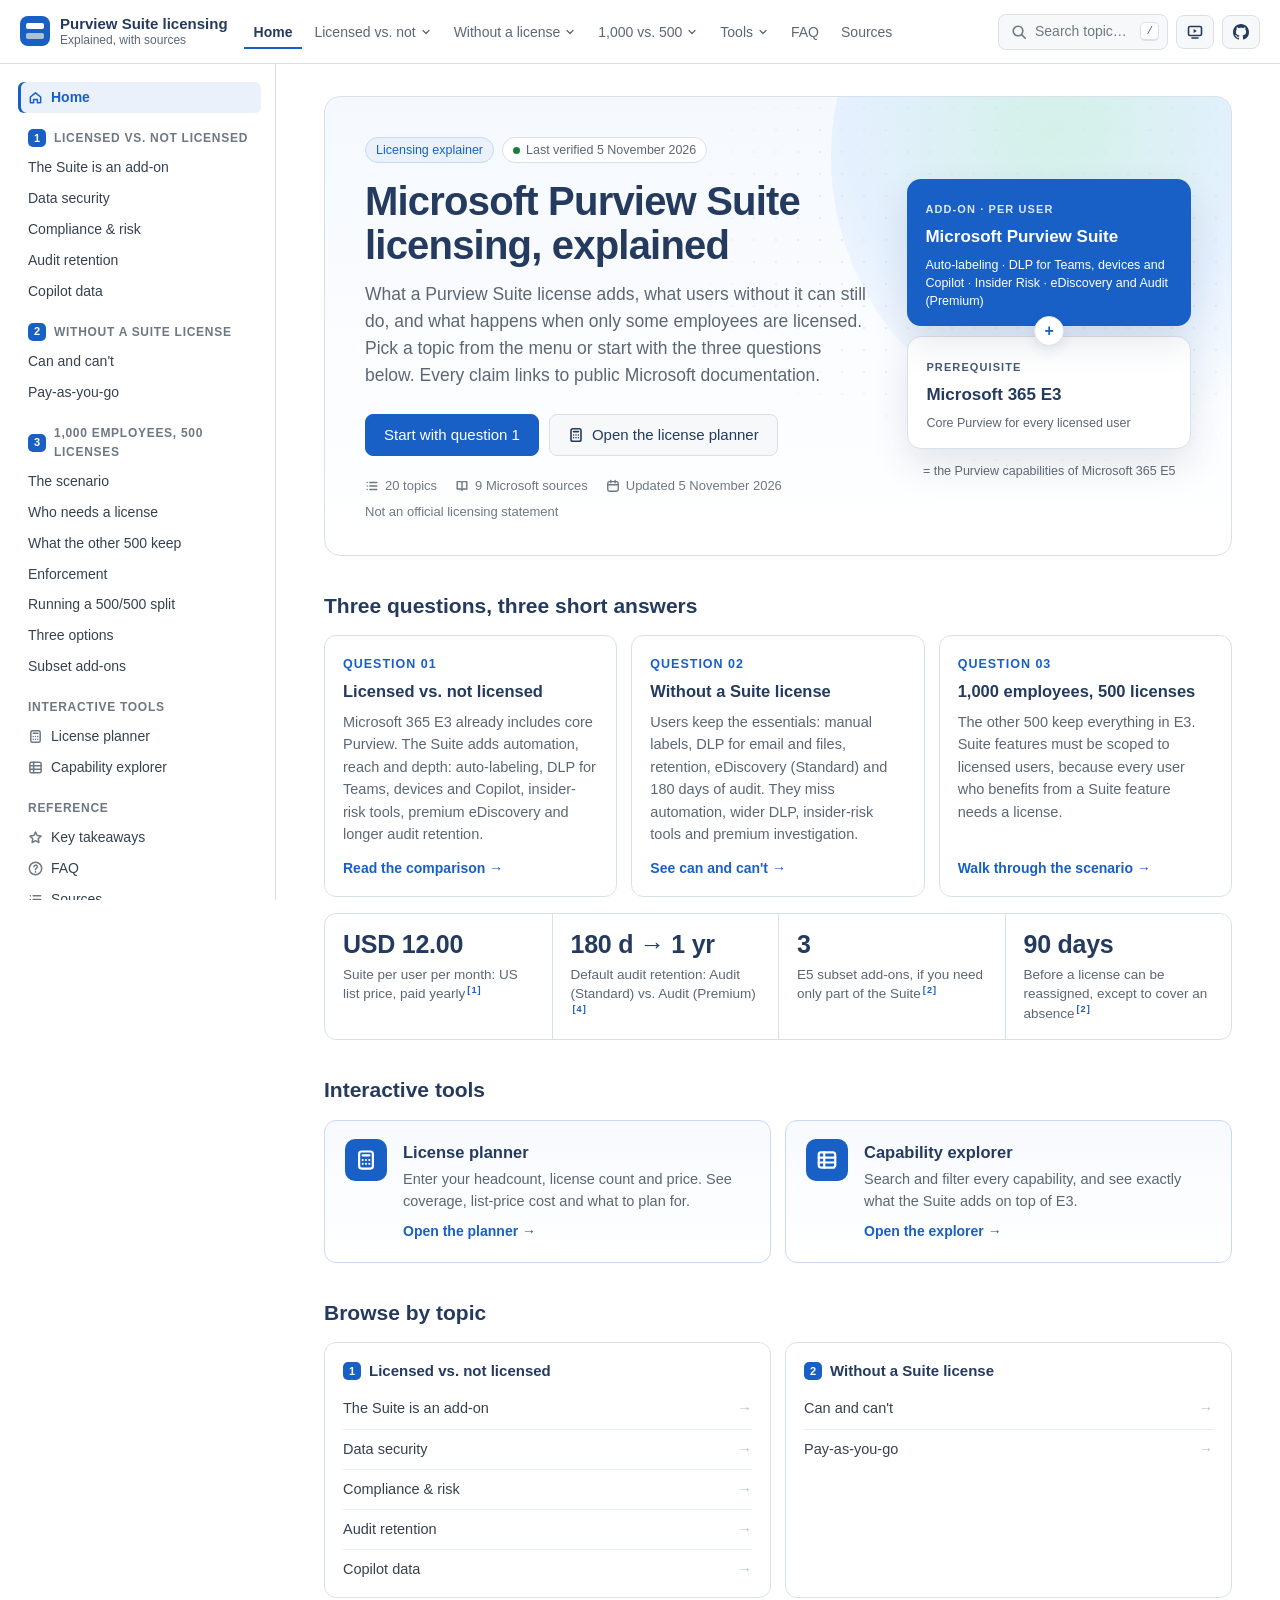
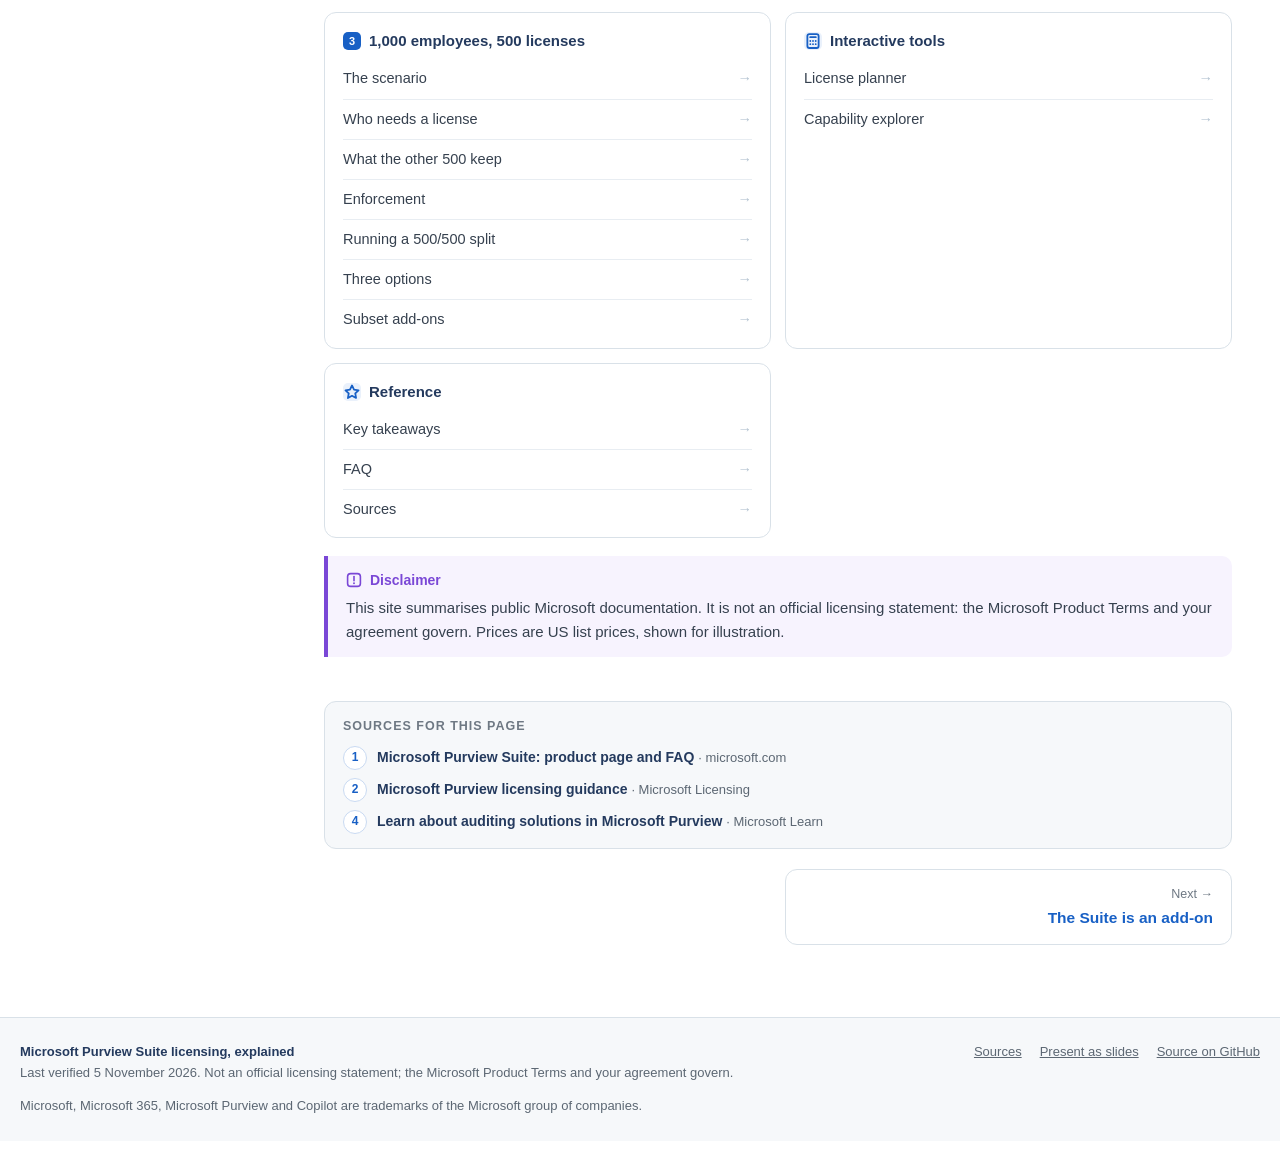
==== commit be154cac: "Fit the topic menu and planner figures to laptop screens" ====
--- a/index.html
+++ b/index.html
@@ -32,7 +32,7 @@
 </nav>
     <div class="hact">
       <button type="button" class="sbtn jsonly" data-act="search" aria-label="Search the site"><svg viewBox="0 0 16 16" aria-hidden="true"><circle cx="7" cy="7" r="4.8" fill="none" stroke="currentColor" stroke-width="1.6" stroke-linecap="round" stroke-linejoin="round"/><path d="M10.6 10.6l3.6 3.6" fill="none" stroke="currentColor" stroke-width="1.6" stroke-linecap="round" stroke-linejoin="round"/></svg><span class="tx">Search topics…</span><kbd>/</kbd></button>
-      <a class="btn hpres" href="slides/"><svg viewBox="0 0 16 16" aria-hidden="true"><rect x="1.5" y="2.5" width="13" height="9" rx="1.6" fill="none" stroke="currentColor" stroke-width="1.6" stroke-linecap="round" stroke-linejoin="round"/><path d="M6.6 5.1v3.8L9.8 7z" fill="currentColor"/><path d="M5 14h6" fill="none" stroke="currentColor" stroke-width="1.6" stroke-linecap="round" stroke-linejoin="round"/></svg><span class="t">Present</span></a>
+      <a class="btn hpres" href="slides/" aria-label="Present as slides"><svg viewBox="0 0 16 16" aria-hidden="true"><rect x="1.5" y="2.5" width="13" height="9" rx="1.6" fill="none" stroke="currentColor" stroke-width="1.6" stroke-linecap="round" stroke-linejoin="round"/><path d="M6.6 5.1v3.8L9.8 7z" fill="currentColor"/><path d="M5 14h6" fill="none" stroke="currentColor" stroke-width="1.6" stroke-linecap="round" stroke-linejoin="round"/></svg><span class="t">Present</span></a>
       <a class="btn" href="https://github.com/ibranibeny/purview-suite-licensing-explained" aria-label="View source on GitHub"><svg viewBox="0 0 16 16" aria-hidden="true"><path fill="currentColor" d="M8 0c4.42 0 8 3.58 8 8a8.013 8.013 0 0 1-5.45 7.59c-.4.08-.55-.17-.55-.38 0-.27.01-1.13.01-2.2 0-.75-.25-1.23-.54-1.48 1.78-.2 3.65-.88 3.65-3.95 0-.88-.31-1.59-.82-2.15.08-.2.36-1.02-.08-2.12 0 0-.67-.22-2.2.82-.64-.18-1.32-.27-2-.27-.68 0-1.36.09-2 .27-1.53-1.03-2.2-.82-2.2-.82-.44 1.1-.16 1.92-.08 2.12-.51.56-.82 1.28-.82 2.15 0 3.06 1.86 3.75 3.64 3.95-.23.2-.44.55-.51 1.07-.46.21-1.61.55-2.33-.66-.15-.24-.6-.83-1.23-.82-.67.01-.27.38.01.53.34.19.73.9.82 1.13.16.45.68 1.31 2.69.94 0 .67.01 1.3.01 1.49 0 .21-.15.45-.55.38A7.995 7.995 0 0 1 0 8c0-4.42 3.58-8 8-8Z"/></svg><span class="t">GitHub</span></a>
     </div>
   </div>
--- a/assets/site.css
+++ b/assets/site.css
@@ -53,7 +53,7 @@
 .sbtn{display:inline-flex;align-items:center;gap:8px;width:230px;height:36px;padding:0 8px 0 12px;border:1px solid var(--border);border-radius:8px;background:var(--subtle-bg);color:var(--subtle);font:inherit;font-size:14px;cursor:pointer;text-align:start}
 .sbtn:hover{border-color:#C6D0DA;background:#F1F4F7}
 .sbtn svg{width:16px;height:16px}
-.sbtn .tx{flex:1}
+.sbtn .tx{flex:1;min-width:0;white-space:nowrap;overflow:hidden;text-overflow:ellipsis}
 .btn{display:inline-flex;align-items:center;gap:8px;font:inherit;font-size:14px;font-weight:500;line-height:20px;padding:7px 14px;border-radius:8px;border:1px solid var(--border);background:var(--subtle-bg);color:var(--title);text-decoration:none;cursor:pointer;white-space:nowrap;transition:background .15s,border-color .15s}
 .btn:hover{background:#EEF2F6;border-color:#C6D0DA}
 .btn.primary{background:var(--accent);border-color:var(--accent);color:#fff}
@@ -367,7 +367,7 @@
 .pk>div{padding:14px 18px;border-left:1px solid var(--border);border-top:1px solid var(--border)}
 .pk>div:nth-child(odd){border-left:0}
 .pk>div:nth-child(-n+2){border-top:0}
-.pk .v{font-size:26px;font-weight:700;color:var(--title);line-height:1.2;font-variant-numeric:tabular-nums}
+.pk .v{font-size:25px;font-weight:700;color:var(--title);line-height:1.2;font-variant-numeric:tabular-nums;overflow-wrap:anywhere}
 .pk .v.blue{color:var(--accent)}
 .pk .v.slate{color:var(--slate)}
 .pk .d{font-size:13px;color:var(--muted);margin-top:2px}
@@ -450,7 +450,10 @@
 .print-hd{display:none}
 
 /* ---------- responsive ---------- */
-@media (max-width:1240px){.topnav{display:none}.sbtn{width:200px}}
+@media (max-width:1460px){.sbtn{width:170px}.hact .btn .t{display:none}.hact .btn{padding:8px 10px}}
+@media (max-width:1200px){.sbtn{width:38px;height:38px;padding:0;justify-content:center;background:#fff}.sbtn .tx,.sbtn kbd{display:none}}
+@media (max-width:1080px){.topnav{display:none}}
+@media (min-width:1001px) and (max-width:1160px){.planner{grid-template-columns:minmax(0,1fr)}.pin{position:static}}
 @media (max-width:1000px){
  .menubtn{display:inline-flex}
  .shell{grid-template-columns:minmax(0,1fr)}
